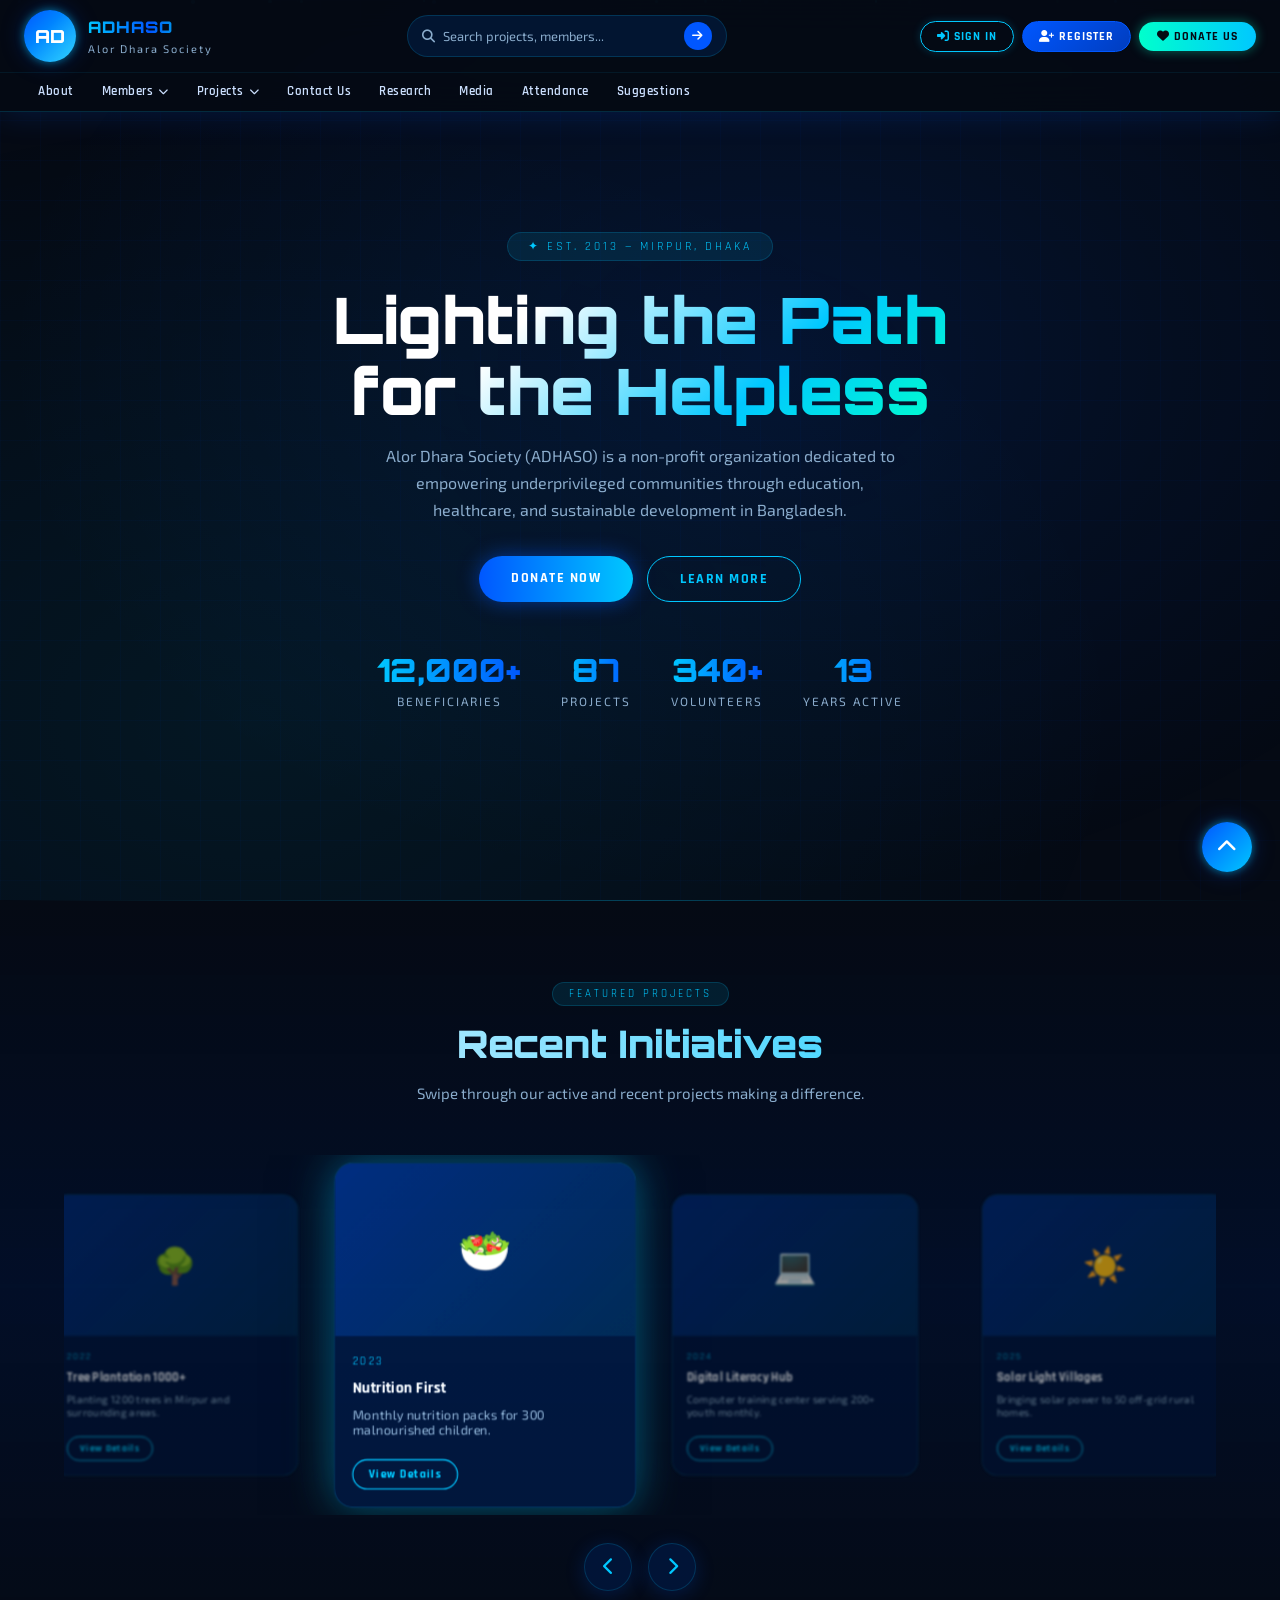
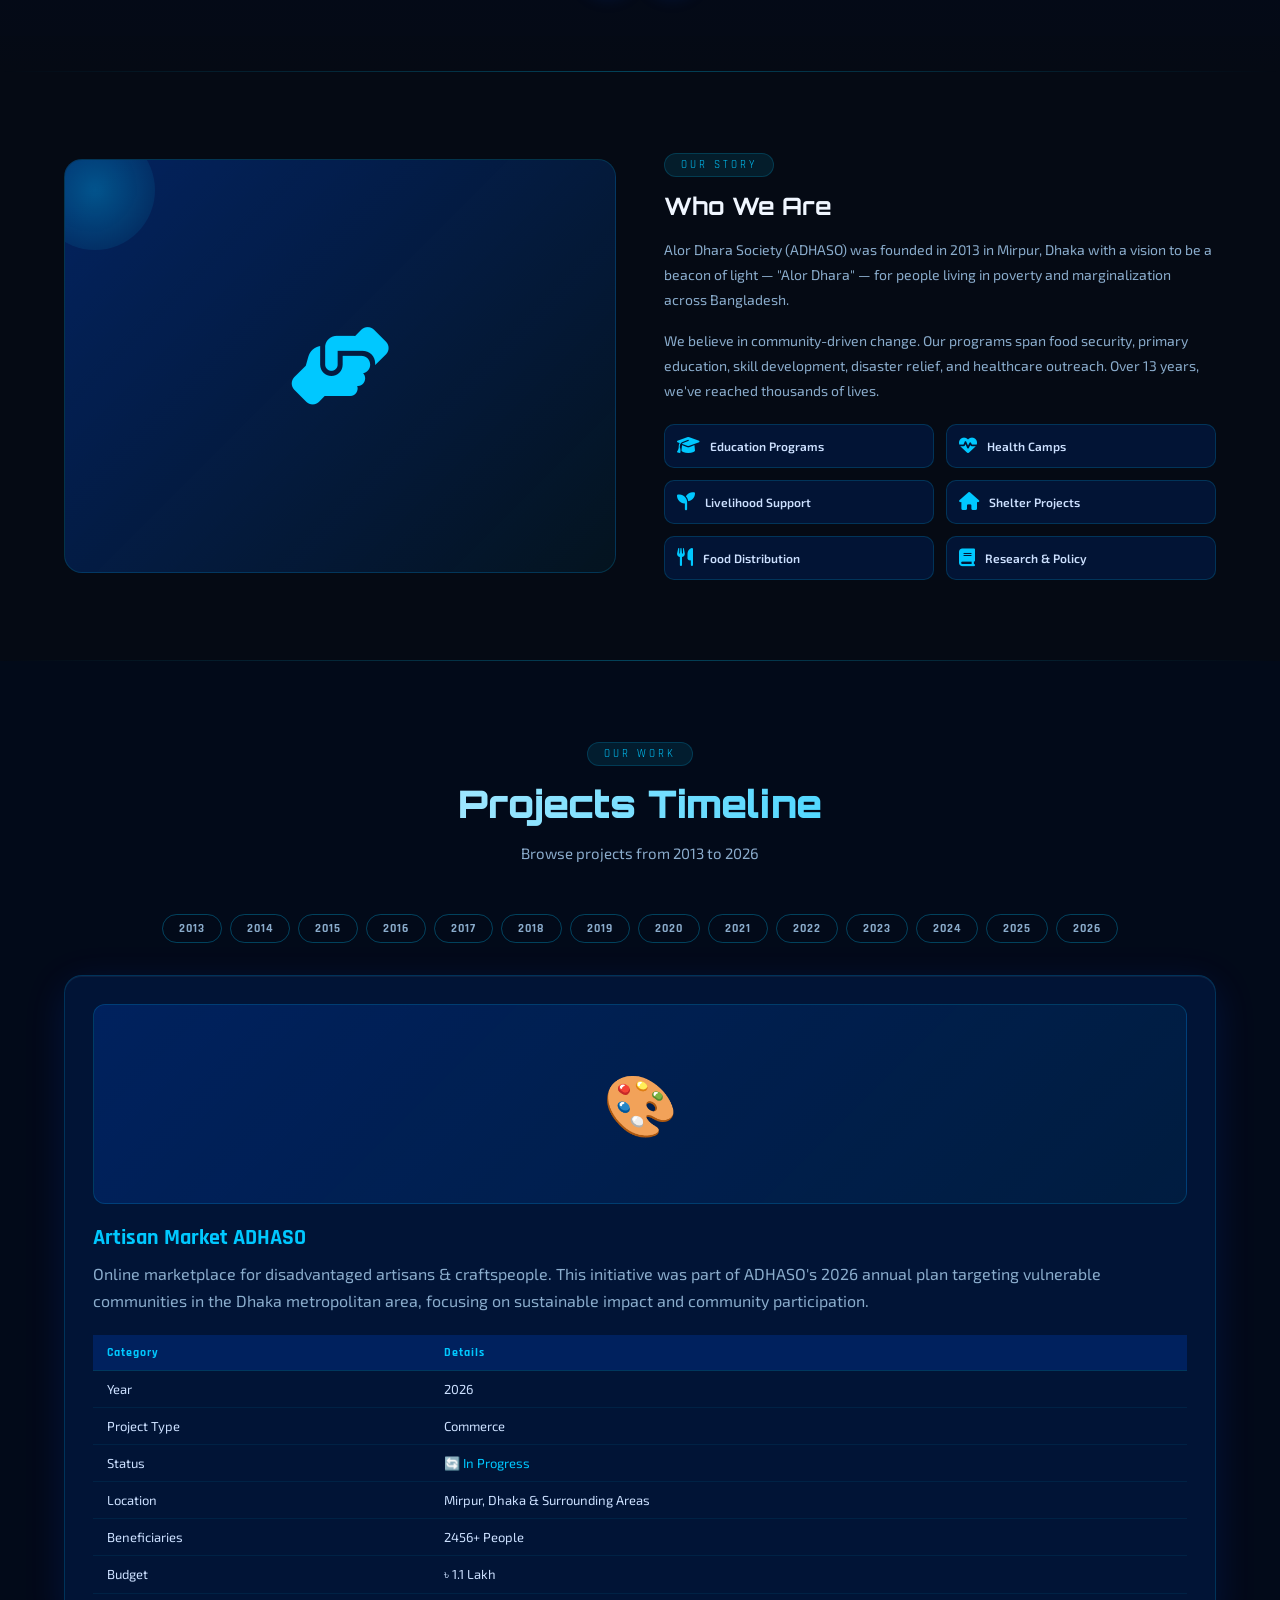
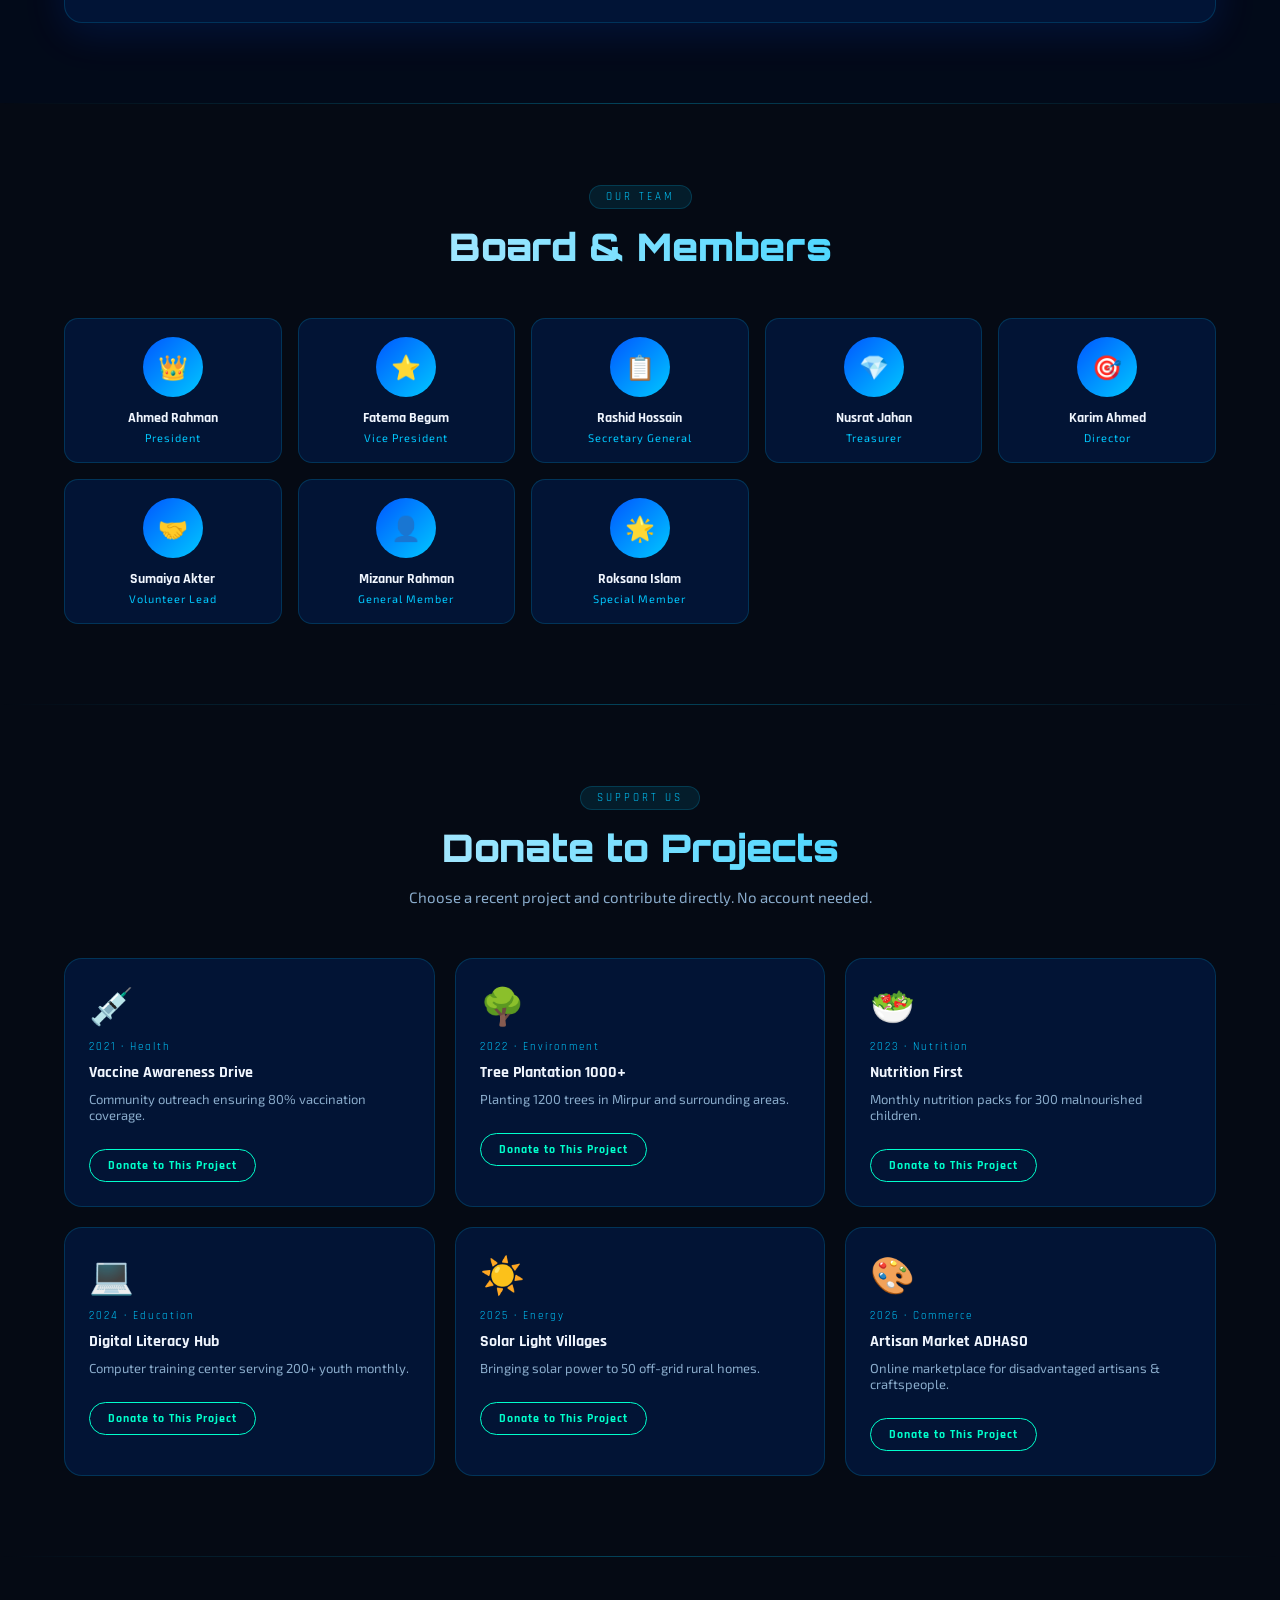
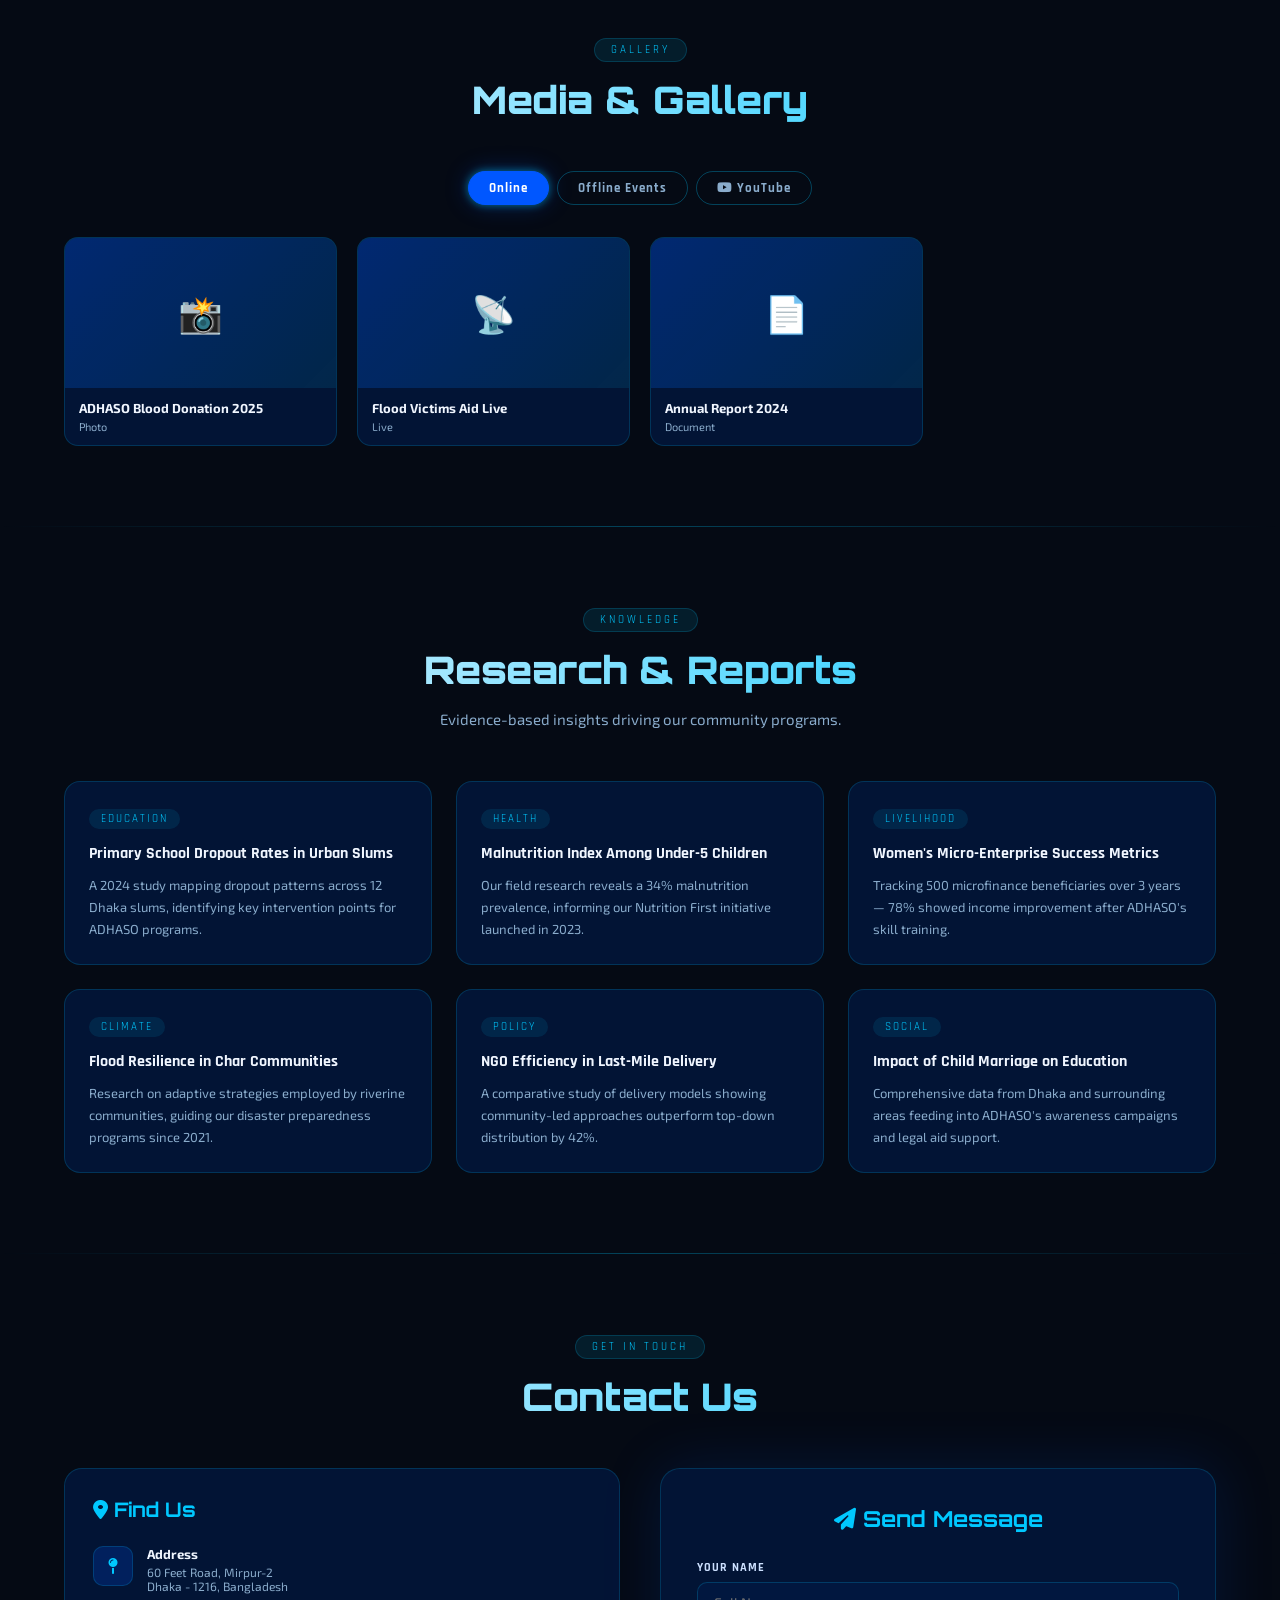
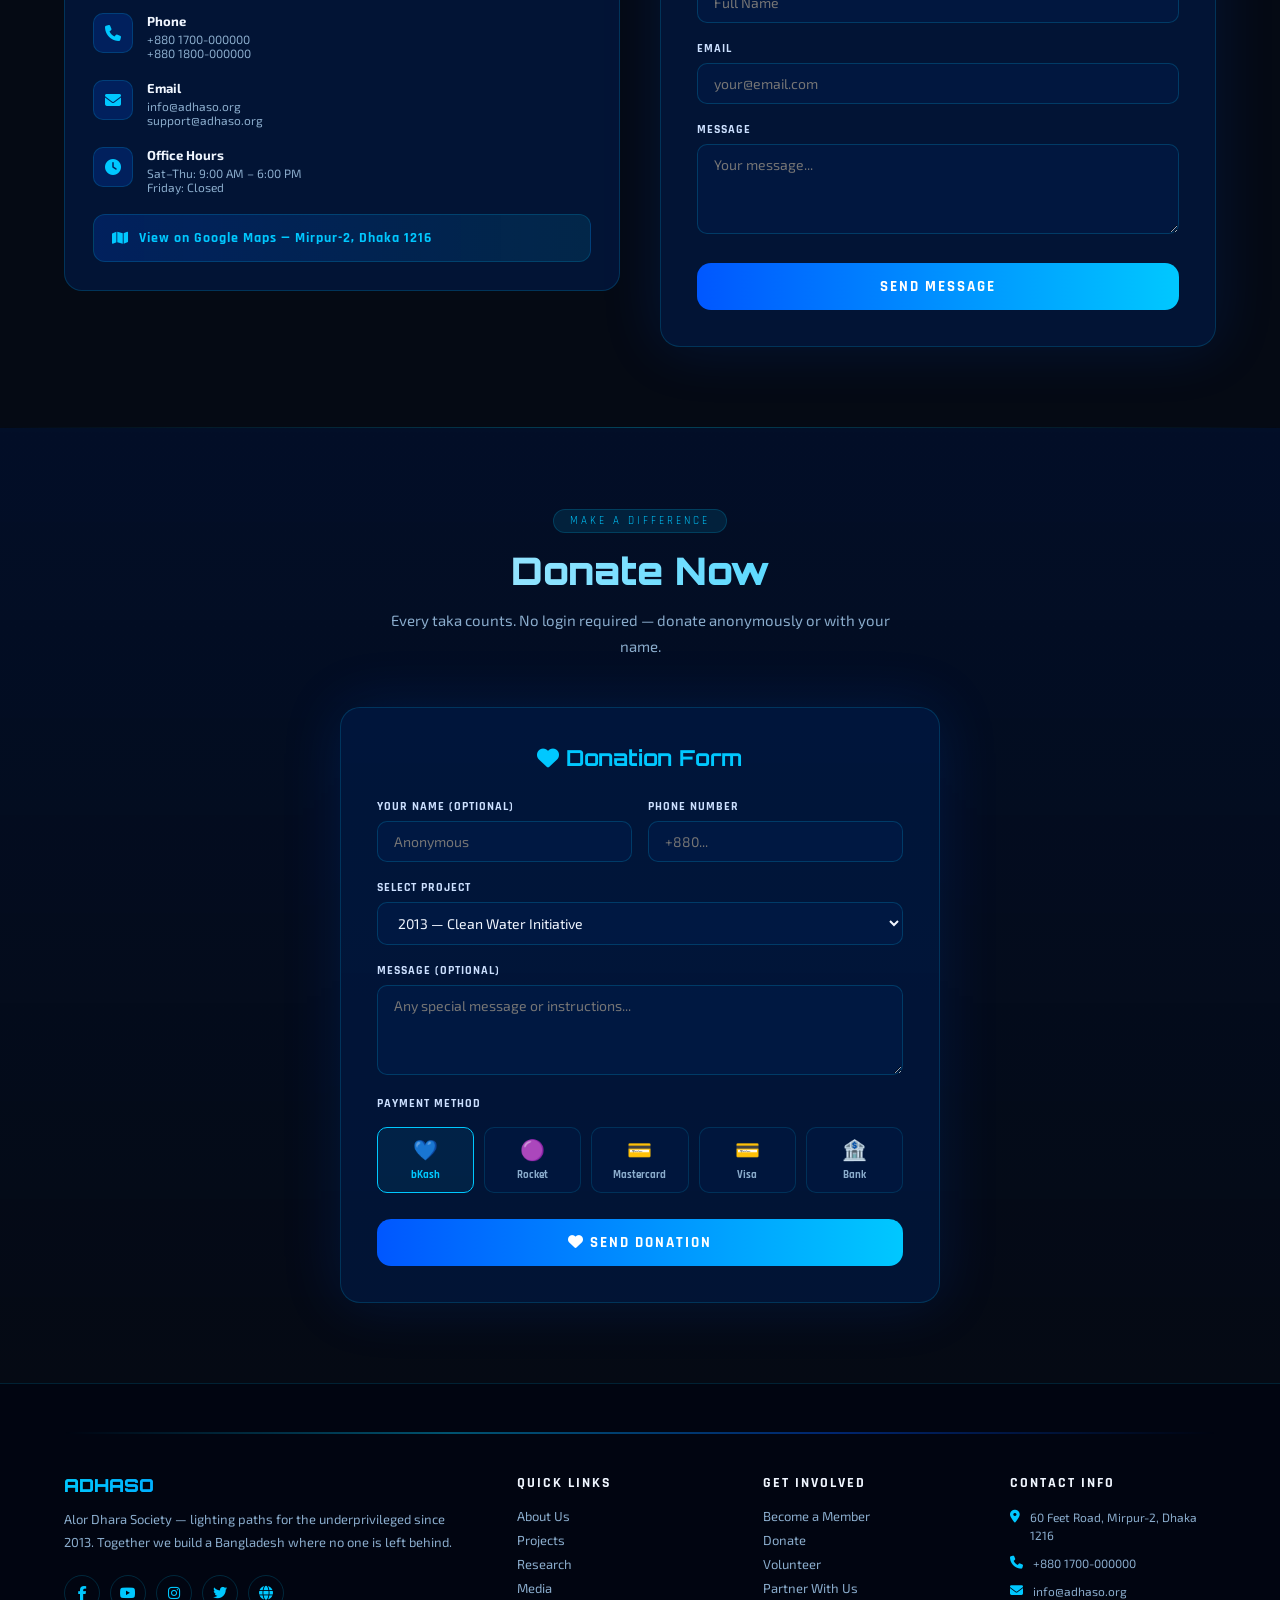
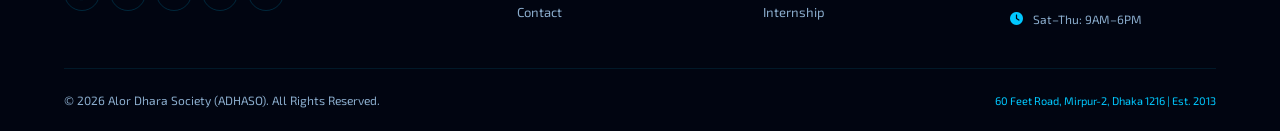
==== index.html @ 3639da1d "Add files via upload" ====
<!DOCTYPE html>
<html lang="en">
<head>
<meta charset="UTF-8">
<meta name="viewport" content="width=device-width, initial-scale=1.0">
<title>Alor Dhara Society (ADHASO)</title>
<link href="https://fonts.googleapis.com/css2?family=Rajdhani:wght@400;600;700&family=Exo+2:wght@300;400;600;700;900&family=Orbitron:wght@400;700;900&display=swap" rel="stylesheet">
<link rel="stylesheet" href="https://cdnjs.cloudflare.com/ajax/libs/font-awesome/6.5.0/css/all.min.css">
<style>
:root {
  --black: #050a14;
  --dark: #0a1628;
  --darker: #060d1a;
  --blue: #0057ff;
  --blue-dark: #003dbf;
  --blue-mid: #0043cc;
  --neon: #00c8ff;
  --neon2: #00ffcc;
  --neon3: #4dffb4;
  --white: #f0f6ff;
  --white2: #cce0ff;
  --gray: #8aaccc;
  --glow: 0 0 8px #00c8ff88, 0 0 24px #0057ff44;
  --glow2: 0 0 12px #00ffcc66, 0 0 32px #00c8ff33;
  --card-bg: rgba(0,30,80,0.55);
  --border: 1px solid rgba(0,200,255,0.18);
}
*{margin:0;padding:0;box-sizing:border-box;}
html{scroll-behavior:smooth;}
body{
  background:var(--black);
  color:var(--white);
  font-family:'Exo 2',sans-serif;
  overflow-x:hidden;
  min-height:100vh;
}

/* ===== SCROLLBAR ===== */
::-webkit-scrollbar{width:6px;}
::-webkit-scrollbar-track{background:var(--darker);}
::-webkit-scrollbar-thumb{background:var(--blue);border-radius:3px;}

/* ===== BACKGROUND GRID ===== */
body::before{
  content:'';position:fixed;inset:0;
  background:
    linear-gradient(rgba(0,87,255,0.03) 1px,transparent 1px),
    linear-gradient(90deg,rgba(0,87,255,0.03) 1px,transparent 1px);
  background-size:40px 40px;
  pointer-events:none;z-index:0;
}

/* ===== HEADER / NAVBAR ===== */
header{
  position:fixed;top:0;left:0;right:0;z-index:1000;
  background:rgba(5,10,20,0.92);
  backdrop-filter:blur(18px);
  border-bottom:1px solid rgba(0,200,255,0.18);
  box-shadow:0 2px 30px rgba(0,87,255,0.18);
}
.header-top{
  display:flex;align-items:center;justify-content:space-between;
  padding:10px 24px;gap:12px;flex-wrap:wrap;
}
.logo{
  display:flex;align-items:center;gap:12px;text-decoration:none;
}
.logo-icon{
  width:52px;height:52px;border-radius:50%;
  background:linear-gradient(135deg,var(--blue),var(--neon));
  display:flex;align-items:center;justify-content:center;
  font-family:'Orbitron',sans-serif;font-weight:900;font-size:18px;
  color:#fff;box-shadow:var(--glow);
  position:relative;overflow:hidden;
}
.logo-icon::after{
  content:'';position:absolute;inset:-1px;
  background:linear-gradient(135deg,transparent 40%,rgba(255,255,255,0.2));
  border-radius:50%;
}
.logo-text h1{
  font-family:'Orbitron',sans-serif;font-size:16px;font-weight:900;
  background:linear-gradient(90deg,var(--neon),var(--blue),var(--neon2));
  -webkit-background-clip:text;-webkit-text-fill-color:transparent;
  letter-spacing:1px;
}
.logo-text span{font-size:11px;color:var(--gray);letter-spacing:2px;}

/* SEARCH BAR */
.search-bar{
  display:flex;align-items:center;
  background:rgba(0,50,120,0.3);
  border:var(--border);border-radius:24px;
  padding:6px 14px;gap:8px;flex:1;max-width:320px;
}
.search-bar input{
  background:transparent;border:none;outline:none;
  color:var(--white);font-family:'Exo 2',sans-serif;font-size:13px;width:100%;
}
.search-bar input::placeholder{color:var(--gray);}
.search-btn{
  background:var(--blue);border:none;border-radius:50%;
  width:28px;height:28px;cursor:pointer;
  display:flex;align-items:center;justify-content:center;
  color:#fff;font-size:12px;transition:.2s;flex-shrink:0;
}
.search-btn:hover{background:var(--neon);color:var(--black);}

/* TOP RIGHT BUTTONS */
.top-btns{display:flex;align-items:center;gap:8px;flex-wrap:wrap;}
.btn-neon{
  padding:7px 16px;border-radius:20px;font-size:12px;font-weight:700;
  font-family:'Rajdhani',sans-serif;letter-spacing:1px;cursor:pointer;
  border:1.5px solid var(--neon);color:var(--neon);background:transparent;
  transition:.3s;text-transform:uppercase;text-decoration:none;
  box-shadow:0 0 8px rgba(0,200,255,0.2);
}
.btn-neon:hover{background:var(--neon);color:var(--black);box-shadow:var(--glow);}
.btn-solid{
  padding:7px 16px;border-radius:20px;font-size:12px;font-weight:700;
  font-family:'Rajdhani',sans-serif;letter-spacing:1px;cursor:pointer;
  border:1.5px solid var(--blue);color:#fff;
  background:linear-gradient(135deg,var(--blue),var(--blue-dark));
  transition:.3s;text-transform:uppercase;text-decoration:none;
}
.btn-solid:hover{transform:translateY(-2px);box-shadow:var(--glow);}
.btn-donate{
  padding:7px 18px;border-radius:20px;font-size:12px;font-weight:800;
  font-family:'Rajdhani',sans-serif;letter-spacing:1px;cursor:pointer;
  border:none;color:var(--black);
  background:linear-gradient(90deg,var(--neon2),var(--neon));
  transition:.3s;text-transform:uppercase;
  box-shadow:0 0 12px rgba(0,255,204,0.4);
}
.btn-donate:hover{transform:translateY(-2px);box-shadow:var(--glow2);}

/* NAV */
nav{
  display:flex;align-items:center;gap:0;
  padding:0 24px;border-top:1px solid rgba(0,200,255,0.08);
  overflow-x:auto;
}
.nav-item{position:relative;}
.nav-link{
  display:flex;align-items:center;gap:5px;padding:10px 14px;
  color:var(--white2);font-size:13px;font-weight:600;
  font-family:'Rajdhani',sans-serif;letter-spacing:.5px;
  text-decoration:none;cursor:pointer;transition:.2s;white-space:nowrap;
  border-bottom:2px solid transparent;
  background:none;border-top:none;border-left:none;border-right:none;
}
.nav-link:hover,.nav-link.active{color:var(--neon);border-bottom-color:var(--neon);}
.nav-link i{font-size:10px;}

/* DROPDOWN */
.dropdown{
  position:absolute;top:100%;left:0;min-width:200px;
  background:rgba(5,15,40,0.97);
  border:var(--border);border-radius:10px;
  box-shadow:0 8px 32px rgba(0,87,255,0.3);
  opacity:0;pointer-events:none;transform:translateY(-8px);
  transition:.2s;z-index:999;
}
.nav-item:hover>.dropdown{opacity:1;pointer-events:all;transform:translateY(0);}
.dropdown a,.dropdown .sub-trigger{
  display:flex;align-items:center;justify-content:space-between;
  padding:9px 16px;color:var(--white2);font-size:13px;
  font-family:'Rajdhani',sans-serif;font-weight:600;
  text-decoration:none;transition:.15s;cursor:pointer;white-space:nowrap;
}
.dropdown a:hover,.dropdown .sub-trigger:hover{background:rgba(0,87,255,0.2);color:var(--neon);}
.dropdown a:first-child,.dropdown .sub-trigger:first-child{border-radius:10px 10px 0 0;}
.dropdown a:last-child{border-radius:0 0 10px 10px;}
.sub-dropdown{
  position:absolute;left:100%;top:0;min-width:200px;
  background:rgba(5,15,40,0.97);border:var(--border);border-radius:10px;
  box-shadow:0 8px 32px rgba(0,87,255,0.3);
  opacity:0;pointer-events:none;transform:translateX(-8px);transition:.2s;
}
.sub-item:hover>.sub-dropdown{opacity:1;pointer-events:all;transform:translateX(0);}
.sub-item{position:relative;}

/* ===== HERO ===== */
.hero{
  min-height:100vh;display:flex;align-items:center;justify-content:center;
  position:relative;overflow:hidden;padding-top:120px;
  background:radial-gradient(ellipse at 60% 40%,rgba(0,87,255,0.12) 0%,transparent 70%),
             radial-gradient(ellipse at 20% 80%,rgba(0,200,255,0.07) 0%,transparent 60%);
}
.hero-particles{position:absolute;inset:0;pointer-events:none;}
.particle{
  position:absolute;border-radius:50%;
  background:var(--neon);animation:float linear infinite;opacity:.5;
}
@keyframes float{
  0%{transform:translateY(100vh) scale(0);opacity:0;}
  10%{opacity:.5;}
  90%{opacity:.3;}
  100%{transform:translateY(-10vh) scale(1);opacity:0;}
}
.hero-content{text-align:center;position:relative;z-index:1;max-width:800px;padding:0 20px;}
.hero-badge{
  display:inline-block;padding:6px 20px;border-radius:20px;
  background:rgba(0,200,255,0.1);border:var(--border);
  color:var(--neon);font-size:12px;letter-spacing:3px;
  text-transform:uppercase;margin-bottom:24px;font-family:'Rajdhani',sans-serif;
}
.hero h2{
  font-family:'Orbitron',sans-serif;font-size:clamp(28px,6vw,64px);
  font-weight:900;line-height:1.1;margin-bottom:16px;
  background:linear-gradient(135deg,#fff 30%,var(--neon) 70%,var(--neon2));
  -webkit-background-clip:text;-webkit-text-fill-color:transparent;
  text-shadow:none;
}
.hero p{color:var(--gray);font-size:16px;max-width:520px;margin:0 auto 32px;line-height:1.7;}
.hero-btns{display:flex;gap:14px;justify-content:center;flex-wrap:wrap;}
.btn-hero{
  padding:13px 32px;border-radius:30px;font-size:14px;font-weight:800;
  font-family:'Rajdhani',sans-serif;letter-spacing:1.5px;cursor:pointer;
  text-transform:uppercase;transition:.3s;text-decoration:none;border:none;
}
.btn-hero-primary{
  background:linear-gradient(90deg,var(--blue),var(--neon));
  color:#fff;box-shadow:0 0 20px rgba(0,87,255,0.5);
}
.btn-hero-primary:hover{transform:translateY(-3px);box-shadow:0 0 30px rgba(0,200,255,0.7);}
.btn-hero-secondary{
  background:transparent;color:var(--neon);
  border:1.5px solid var(--neon);
}
.btn-hero-secondary:hover{background:rgba(0,200,255,0.1);transform:translateY(-3px);}

/* HERO STATS */
.hero-stats{
  display:flex;gap:40px;justify-content:center;margin-top:48px;flex-wrap:wrap;
}
.stat{text-align:center;}
.stat-num{
  font-family:'Orbitron',sans-serif;font-size:32px;font-weight:900;
  background:linear-gradient(90deg,var(--neon),var(--blue));
  -webkit-background-clip:text;-webkit-text-fill-color:transparent;
}
.stat-label{font-size:12px;color:var(--gray);letter-spacing:2px;text-transform:uppercase;margin-top:4px;}

/* ===== SECTION STYLES ===== */
section{padding:80px 0;position:relative;}
.container{max-width:1200px;margin:0 auto;padding:0 24px;}
.section-header{text-align:center;margin-bottom:48px;}
.section-tag{
  display:inline-block;padding:4px 16px;border-radius:12px;
  background:rgba(0,200,255,0.1);border:var(--border);
  color:var(--neon);font-size:11px;letter-spacing:3px;
  text-transform:uppercase;margin-bottom:14px;font-family:'Rajdhani',sans-serif;
}
.section-title{
  font-family:'Orbitron',sans-serif;font-size:clamp(22px,4vw,38px);
  font-weight:900;
  background:linear-gradient(90deg,var(--white),var(--neon));
  -webkit-background-clip:text;-webkit-text-fill-color:transparent;
  margin-bottom:14px;
}
.section-sub{color:var(--gray);font-size:15px;max-width:540px;margin:0 auto;line-height:1.7;}

/* ===== 3D SWIPER ===== */
.swiper-section{background:linear-gradient(180deg,var(--black) 0%,rgba(0,20,60,0.5) 50%,var(--black) 100%);}
.swiper-wrapper-3d{
  perspective:1000px;display:flex;align-items:center;justify-content:center;
  gap:0;height:360px;position:relative;overflow:hidden;
}
.swiper-track{
  display:flex;align-items:center;gap:30px;
  transition:transform .5s cubic-bezier(.4,0,.2,1);
}
.project-card-3d{
  width:280px;height:320px;border-radius:18px;flex-shrink:0;
  background:var(--card-bg);border:var(--border);
  display:flex;flex-direction:column;overflow:hidden;
  transition:transform .5s,box-shadow .5s,filter .5s;
  cursor:pointer;position:relative;
}
.project-card-3d.active{
  transform:scale(1.08) translateZ(40px);
  box-shadow:0 0 40px rgba(0,200,255,0.4),0 20px 60px rgba(0,0,0,.5);
  filter:brightness(1.1);
}
.project-card-3d:not(.active){
  transform:scale(.88) translateZ(-20px);
  filter:brightness(0.65) blur(1px);
}
.card-img{width:100%;height:160px;object-fit:cover;background:linear-gradient(135deg,#003,#00c8ff22);}
.card-img-placeholder{
  width:100%;height:160px;
  background:linear-gradient(135deg,rgba(0,87,255,0.3),rgba(0,200,255,0.1));
  display:flex;align-items:center;justify-content:center;
  font-size:40px;color:var(--neon);
}
.card-body{padding:16px;flex:1;display:flex;flex-direction:column;gap:8px;}
.card-year{font-size:11px;color:var(--neon);font-family:'Rajdhani',sans-serif;letter-spacing:2px;}
.card-title{font-size:15px;font-weight:700;color:var(--white);font-family:'Rajdhani',sans-serif;}
.card-desc{font-size:12px;color:var(--gray);flex:1;}
.card-btn{
  padding:6px 14px;border-radius:14px;font-size:11px;font-weight:700;
  font-family:'Rajdhani',sans-serif;letter-spacing:1px;cursor:pointer;
  border:1px solid var(--neon);color:var(--neon);background:transparent;
  transition:.2s;align-self:flex-start;
}
.card-btn:hover{background:var(--neon);color:var(--black);}

/* 3D SWIPER BUTTONS */
.swiper-controls{display:flex;justify-content:center;gap:16px;margin-top:28px;}
.swiper-btn-3d{
  width:48px;height:48px;border-radius:50%;
  background:var(--card-bg);border:var(--border);
  color:var(--neon);cursor:pointer;font-size:18px;
  display:flex;align-items:center;justify-content:center;
  transition:.3s;box-shadow:0 4px 20px rgba(0,87,255,0.2);
  transform-style:preserve-3d;
}
.swiper-btn-3d:hover{
  background:var(--blue);border-color:var(--neon);
  transform:translateY(-4px) rotateX(15deg);
  box-shadow:0 8px 24px rgba(0,87,255,0.5),0 0 16px rgba(0,200,255,0.3);
}
.swiper-btn-3d:active{transform:translateY(2px) rotateX(-5deg);}

/* ===== ABOUT SECTION ===== */
.about-grid{display:grid;grid-template-columns:1fr 1fr;gap:48px;align-items:center;}
.about-img-wrap{position:relative;}
.about-img-main{
  width:100%;border-radius:18px;aspect-ratio:4/3;
  background:linear-gradient(135deg,rgba(0,87,255,0.2),rgba(0,200,255,0.05));
  border:var(--border);overflow:hidden;
  display:flex;align-items:center;justify-content:center;
  font-size:80px;color:var(--neon);position:relative;
}
.about-img-main::before{
  content:'';position:absolute;inset:0;
  background:linear-gradient(135deg,rgba(0,87,255,0.15),transparent);
}
.about-glow-dot{
  position:absolute;width:120px;height:120px;border-radius:50%;
  background:radial-gradient(circle,rgba(0,200,255,0.3),transparent);
}
.about-text h3{font-family:'Orbitron',sans-serif;font-size:24px;color:var(--white);margin-bottom:16px;}
.about-text p{color:var(--gray);line-height:1.8;margin-bottom:16px;font-size:14px;}
.about-features{display:grid;grid-template-columns:1fr 1fr;gap:12px;margin-top:20px;}
.feature-item{
  background:var(--card-bg);border:var(--border);border-radius:10px;
  padding:12px;display:flex;align-items:center;gap:10px;
}
.feature-icon{color:var(--neon);font-size:18px;}
.feature-text{font-size:12px;color:var(--white2);font-weight:600;}

/* ===== PROJECT TABLES ===== */
.projects-section{background:rgba(0,10,30,0.5);}
.year-filter{
  display:flex;flex-wrap:wrap;gap:8px;justify-content:center;margin-bottom:32px;
}
.year-btn{
  padding:6px 16px;border-radius:16px;font-size:12px;font-weight:700;
  font-family:'Rajdhani',sans-serif;letter-spacing:1px;cursor:pointer;
  border:1px solid rgba(0,200,255,0.3);color:var(--gray);background:transparent;
  transition:.2s;
}
.year-btn:hover,.year-btn.active{
  border-color:var(--neon);color:var(--neon);background:rgba(0,200,255,0.08);
}
.project-detail{
  background:var(--card-bg);border:var(--border);border-radius:18px;
  padding:28px;margin-top:24px;
  transform-style:preserve-3d;
  box-shadow:0 10px 40px rgba(0,87,255,0.15),inset 0 1px 0 rgba(255,255,255,0.05);
  transition:.3s;
}
.project-detail:hover{
  transform:translateY(-6px) rotateX(2deg);
  box-shadow:0 20px 60px rgba(0,87,255,0.25),0 0 30px rgba(0,200,255,0.1);
}
.project-detail-img{
  width:100%;height:200px;border-radius:12px;object-fit:cover;
  background:linear-gradient(135deg,rgba(0,87,255,0.2),rgba(0,200,255,0.05));
  display:flex;align-items:center;justify-content:center;font-size:60px;
  margin-bottom:20px;border:var(--border);
}
.project-table{width:100%;border-collapse:collapse;margin-top:16px;}
.project-table th{
  background:rgba(0,87,255,0.2);color:var(--neon);font-family:'Rajdhani',sans-serif;
  font-size:12px;letter-spacing:1px;padding:10px 14px;text-align:left;
  border-bottom:1px solid rgba(0,200,255,0.2);
}
.project-table td{
  padding:10px 14px;font-size:13px;color:var(--white2);
  border-bottom:1px solid rgba(0,200,255,0.08);
}
.project-table tr:hover td{background:rgba(0,87,255,0.08);}

/* ===== MEDIA SECTION ===== */
.media-tabs{display:flex;gap:8px;justify-content:center;margin-bottom:32px;flex-wrap:wrap;}
.media-tab{
  padding:8px 20px;border-radius:20px;font-size:13px;font-weight:700;
  font-family:'Rajdhani',sans-serif;letter-spacing:1px;cursor:pointer;
  border:1px solid rgba(0,200,255,0.3);color:var(--gray);background:transparent;
  transition:.2s;
}
.media-tab.active{background:var(--blue);border-color:var(--blue);color:#fff;box-shadow:var(--glow);}
.media-grid{display:grid;grid-template-columns:repeat(auto-fill,minmax(240px,1fr));gap:20px;}
.media-card{
  background:var(--card-bg);border:var(--border);border-radius:14px;overflow:hidden;
  transition:.3s;cursor:pointer;
}
.media-card:hover{transform:translateY(-5px);box-shadow:0 12px 36px rgba(0,87,255,0.3);}
.media-thumb{
  width:100%;height:150px;
  background:linear-gradient(135deg,rgba(0,87,255,0.3),rgba(0,200,255,0.1));
  display:flex;align-items:center;justify-content:center;font-size:36px;color:var(--neon);
  position:relative;
}
.media-play{
  position:absolute;inset:0;background:rgba(0,0,0,0.3);
  display:flex;align-items:center;justify-content:center;opacity:0;transition:.2s;
}
.media-card:hover .media-play{opacity:1;}
.media-play i{font-size:40px;color:#fff;}
.media-info{padding:12px 14px;}
.media-info h4{font-size:13px;font-weight:700;color:var(--white);margin-bottom:4px;}
.media-info p{font-size:11px;color:var(--gray);}

/* ===== CONTACT SECTION ===== */
.contact-grid{display:grid;grid-template-columns:1fr 1fr;gap:40px;align-items:start;}
.contact-info-card{
  background:var(--card-bg);border:var(--border);border-radius:18px;
  padding:28px;
}
.contact-info-card h3{
  font-family:'Orbitron',sans-serif;font-size:20px;color:var(--neon);
  margin-bottom:24px;
}
.contact-item{display:flex;align-items:flex-start;gap:14px;margin-bottom:20px;}
.contact-icon{
  width:40px;height:40px;border-radius:10px;
  background:rgba(0,87,255,0.2);border:var(--border);
  display:flex;align-items:center;justify-content:center;
  color:var(--neon);font-size:16px;flex-shrink:0;
}
.contact-detail h4{font-size:13px;font-weight:700;color:var(--white);margin-bottom:3px;}
.contact-detail p{font-size:12px;color:var(--gray);}
.map-btn{
  display:flex;align-items:center;gap:10px;
  width:100%;padding:14px 18px;border-radius:12px;
  background:linear-gradient(90deg,rgba(0,87,255,0.2),rgba(0,200,255,0.1));
  border:var(--border);color:var(--neon);font-size:14px;font-weight:700;
  font-family:'Rajdhani',sans-serif;letter-spacing:1px;cursor:pointer;
  transition:.3s;margin-top:16px;text-decoration:none;
}
.map-btn:hover{transform:translateY(-2px);box-shadow:var(--glow);}

/* ===== SUGGESTION/DONATE ===== */
.donate-section{
  background:linear-gradient(180deg,rgba(0,20,60,0.5) 0%,var(--black) 100%);
}
.donate-form-wrap{
  background:var(--card-bg);border:var(--border);border-radius:20px;
  padding:36px;max-width:600px;margin:0 auto;
  box-shadow:0 0 60px rgba(0,87,255,0.15);
}
.donate-form-wrap h3{
  font-family:'Orbitron',sans-serif;font-size:22px;color:var(--neon);
  text-align:center;margin-bottom:28px;
}
.form-group{margin-bottom:18px;}
.form-label{
  display:block;font-size:12px;font-weight:700;color:var(--white2);
  font-family:'Rajdhani',sans-serif;letter-spacing:1px;margin-bottom:7px;
  text-transform:uppercase;
}
.form-input,.form-select,.form-textarea{
  width:100%;padding:11px 16px;border-radius:10px;
  background:rgba(0,30,80,0.4);border:1px solid rgba(0,200,255,0.2);
  color:var(--white);font-family:'Exo 2',sans-serif;font-size:14px;
  outline:none;transition:.2s;
}
.form-input:focus,.form-select:focus,.form-textarea:focus{
  border-color:var(--neon);box-shadow:0 0 12px rgba(0,200,255,0.2);
}
.form-select option{background:var(--darker);}
.form-textarea{height:90px;resize:vertical;}
.payment-methods{display:grid;grid-template-columns:repeat(5,1fr);gap:10px;margin:16px 0;}
.payment-btn{
  padding:10px 6px;border-radius:10px;text-align:center;
  background:rgba(0,30,80,0.3);border:1.5px solid rgba(0,200,255,0.15);
  cursor:pointer;transition:.3s;font-size:11px;font-weight:700;
  font-family:'Rajdhani',sans-serif;color:var(--gray);
}
.payment-btn.active,.payment-btn:hover{
  border-color:var(--neon);color:var(--neon);background:rgba(0,200,255,0.08);
}
.payment-btn .pay-icon{font-size:20px;margin-bottom:4px;display:block;}
.btn-submit{
  width:100%;padding:14px;border-radius:14px;
  background:linear-gradient(90deg,var(--blue),var(--neon));
  border:none;color:#fff;font-size:15px;font-weight:800;
  font-family:'Rajdhani',sans-serif;letter-spacing:2px;cursor:pointer;
  transition:.3s;text-transform:uppercase;margin-top:8px;
}
.btn-submit:hover{transform:translateY(-2px);box-shadow:0 8px 24px rgba(0,200,255,0.4);}

/* ===== REGISTRATION MODAL ===== */
.modal-overlay{
  position:fixed;inset:0;background:rgba(0,0,0,0.85);
  backdrop-filter:blur(8px);z-index:2000;
  display:flex;align-items:flex-start;justify-content:center;
  padding:20px;overflow-y:auto;opacity:0;pointer-events:none;transition:.3s;
}
.modal-overlay.open{opacity:1;pointer-events:all;}
.modal-box{
  background:var(--darker);border:var(--border);border-radius:20px;
  padding:36px;max-width:700px;width:100%;margin:auto;
  box-shadow:0 0 80px rgba(0,87,255,0.3);
  transform:translateY(30px);transition:.3s;
}
.modal-overlay.open .modal-box{transform:translateY(0);}
.modal-header{display:flex;align-items:center;justify-content:space-between;margin-bottom:28px;}
.modal-title{
  font-family:'Orbitron',sans-serif;font-size:20px;
  background:linear-gradient(90deg,var(--neon),var(--blue));
  -webkit-background-clip:text;-webkit-text-fill-color:transparent;
}
.modal-close{
  width:32px;height:32px;border-radius:50%;background:rgba(255,255,255,0.1);
  border:none;color:var(--white);cursor:pointer;font-size:16px;
  display:flex;align-items:center;justify-content:center;transition:.2s;
}
.modal-close:hover{background:rgba(255,0,0,0.3);}
.form-row{display:grid;grid-template-columns:1fr 1fr;gap:16px;}
.form-row-3{display:grid;grid-template-columns:1fr 1fr 1fr;gap:16px;}
.phone-row{display:flex;gap:8px;}
.country-select{
  flex-shrink:0;padding:11px 10px;border-radius:10px;
  background:rgba(0,30,80,0.4);border:1px solid rgba(0,200,255,0.2);
  color:var(--white);font-size:13px;outline:none;transition:.2s;
}
.country-select:focus{border-color:var(--neon);}
.spouse-section{display:none;}
.spouse-section.visible{display:block;}

/* ===== ATTENDANCE ===== */
.attendance-wrap{
  background:var(--card-bg);border:var(--border);border-radius:18px;padding:28px;
  max-width:600px;margin:0 auto;
}
.attendance-grid{display:grid;grid-template-columns:repeat(7,1fr);gap:6px;margin-top:20px;}
.att-day{
  aspect-ratio:1;border-radius:8px;
  display:flex;align-items:center;justify-content:center;
  font-size:11px;font-weight:700;font-family:'Rajdhani',sans-serif;
  cursor:pointer;border:1px solid rgba(0,200,255,0.15);
  background:rgba(0,30,80,0.3);color:var(--gray);transition:.2s;
}
.att-day.present{background:rgba(0,255,100,0.2);border-color:#0f4;color:#0f4;}
.att-day.absent{background:rgba(255,50,50,0.15);border-color:#f44;color:#f55;}
.att-day:hover{border-color:var(--neon);color:var(--neon);}

/* ===== RESEARCH SECTION ===== */
.research-cards{display:grid;grid-template-columns:repeat(auto-fill,minmax(280px,1fr));gap:24px;}
.research-card{
  background:var(--card-bg);border:var(--border);border-radius:16px;padding:24px;
  transition:.3s;transform-style:preserve-3d;
}
.research-card:hover{
  transform:translateY(-6px) rotateX(3deg);
  box-shadow:0 16px 48px rgba(0,87,255,0.25);
}
.research-tag{
  display:inline-block;padding:3px 12px;border-radius:10px;
  background:rgba(0,200,255,0.1);color:var(--neon);font-size:11px;
  font-family:'Rajdhani',sans-serif;letter-spacing:2px;margin-bottom:14px;
}
.research-card h4{font-size:16px;font-weight:700;color:var(--white);margin-bottom:10px;font-family:'Rajdhani',sans-serif;}
.research-card p{font-size:13px;color:var(--gray);line-height:1.7;}

/* ===== FOOTER ===== */
footer{
  background:rgba(2,6,18,0.98);border-top:1px solid rgba(0,200,255,0.15);
  padding:48px 0 24px;
}
.footer-grid{display:grid;grid-template-columns:2fr 1fr 1fr 1fr;gap:40px;margin-bottom:40px;}
.footer-logo-text{font-family:'Orbitron',sans-serif;font-size:18px;font-weight:900;
  background:linear-gradient(90deg,var(--neon),var(--blue));-webkit-background-clip:text;-webkit-text-fill-color:transparent;
  margin-bottom:12px;}
.footer-desc{color:var(--gray);font-size:13px;line-height:1.8;margin-bottom:20px;}
.footer-socials{display:flex;gap:10px;}
.social-btn{
  width:36px;height:36px;border-radius:50%;border:var(--border);
  display:flex;align-items:center;justify-content:center;
  color:var(--neon);font-size:14px;transition:.3s;text-decoration:none;
}
.social-btn:hover{background:var(--blue);border-color:var(--blue);box-shadow:var(--glow);}
.footer-col h4{
  font-family:'Rajdhani',sans-serif;font-size:14px;font-weight:700;
  color:var(--white);letter-spacing:2px;text-transform:uppercase;margin-bottom:16px;
}
.footer-col a{display:block;color:var(--gray);font-size:13px;text-decoration:none;margin-bottom:8px;transition:.2s;}
.footer-col a:hover{color:var(--neon);}
.footer-contact-info{display:flex;flex-direction:column;gap:10px;}
.footer-ci{display:flex;align-items:flex-start;gap:10px;}
.footer-ci-icon{color:var(--neon);font-size:13px;margin-top:2px;flex-shrink:0;}
.footer-ci-text{font-size:12px;color:var(--gray);line-height:1.5;}
.footer-bottom{
  border-top:1px solid rgba(0,200,255,0.1);padding-top:24px;
  display:flex;justify-content:space-between;align-items:center;flex-wrap:wrap;gap:12px;
}
.footer-bottom p{font-size:12px;color:var(--gray);}
.footer-neon-line{
  height:2px;background:linear-gradient(90deg,transparent,var(--neon),var(--blue),transparent);
  margin-bottom:40px;opacity:.4;
}

/* ===== GLOW DIVIDER ===== */
.glow-divider{
  height:1px;background:linear-gradient(90deg,transparent,var(--neon),transparent);
  margin:0;opacity:.3;
}

/* ===== FLOATING UP BUTTON ===== */
.float-up{
  position:fixed;bottom:28px;right:28px;z-index:900;
  width:50px;height:50px;border-radius:50%;
  background:linear-gradient(135deg,var(--blue),var(--neon));
  border:none;color:#fff;font-size:20px;cursor:pointer;
  box-shadow:var(--glow);transition:.3s;
  display:flex;align-items:center;justify-content:center;
  transform-style:preserve-3d;
}
.float-up:hover{transform:translateY(-4px) rotateX(20deg);box-shadow:var(--glow2);}
.float-up:active{transform:translateY(2px) rotateX(-10deg);}

/* ===== SEARCH RESULTS ===== */
.search-results-panel{
  position:absolute;top:100%;left:0;right:0;
  background:rgba(5,12,35,0.97);border:var(--border);
  border-radius:0 0 12px 12px;max-height:300px;overflow-y:auto;
  display:none;z-index:100;
}
.search-results-panel.open{display:block;}
.search-result-item{
  padding:10px 16px;cursor:pointer;border-bottom:1px solid rgba(0,200,255,0.07);
  font-size:13px;color:var(--white2);transition:.15s;
}
.search-result-item:hover{background:rgba(0,87,255,0.15);color:var(--neon);}

/* ===== LOGIN MODAL ===== */
.login-tabs{display:flex;gap:0;margin-bottom:28px;border-radius:12px;overflow:hidden;border:var(--border);}
.login-tab{
  flex:1;padding:11px;text-align:center;cursor:pointer;
  font-family:'Rajdhani',sans-serif;font-size:13px;font-weight:700;
  letter-spacing:1px;text-transform:uppercase;color:var(--gray);
  background:rgba(0,30,80,0.3);transition:.2s;
}
.login-tab.active{background:var(--blue);color:#fff;}

/* ===== RESPONSIVE ===== */
@media(max-width:900px){
  .about-grid,.contact-grid{grid-template-columns:1fr;}
  .footer-grid{grid-template-columns:1fr 1fr;}
  .form-row,.form-row-3{grid-template-columns:1fr;}
  .payment-methods{grid-template-columns:repeat(3,1fr);}
}
@media(max-width:600px){
  .header-top{padding:8px 12px;}
  .logo-text h1{font-size:13px;}
  .top-btns .btn-neon,.top-btns .btn-solid{padding:6px 10px;font-size:11px;}
  .search-bar{max-width:160px;}
  .footer-grid{grid-template-columns:1fr;}
  .payment-methods{grid-template-columns:repeat(2,1fr);}
  .attendance-grid{grid-template-columns:repeat(5,1fr);}
  nav{padding:0 8px;}
  .nav-link{padding:8px 10px;font-size:12px;}
}

/* NEON ANIMATIONS */
@keyframes neon-pulse{
  0%,100%{text-shadow:0 0 8px var(--neon),0 0 16px var(--neon);}
  50%{text-shadow:0 0 4px var(--neon);}
}
@keyframes border-glow{
  0%,100%{box-shadow:0 0 8px rgba(0,200,255,0.4);}
  50%{box-shadow:0 0 20px rgba(0,200,255,0.8);}
}
.neon-text{animation:neon-pulse 2.5s ease-in-out infinite;}

/* Members table */
.members-grid{display:grid;grid-template-columns:repeat(auto-fill,minmax(200px,1fr));gap:16px;}
.member-card{
  background:var(--card-bg);border:var(--border);border-radius:14px;padding:18px;
  text-align:center;transition:.3s;
}
.member-card:hover{transform:translateY(-4px);box-shadow:0 8px 28px rgba(0,87,255,0.25);}
.member-avatar{
  width:60px;height:60px;border-radius:50%;background:linear-gradient(135deg,var(--blue),var(--neon));
  display:flex;align-items:center;justify-content:center;margin:0 auto 12px;
  font-size:24px;color:#fff;
}
.member-name{font-size:14px;font-weight:700;color:var(--white);margin-bottom:4px;font-family:'Rajdhani',sans-serif;}
.member-role{font-size:11px;color:var(--neon);letter-spacing:1px;}

/* Suggestion Section */
.suggestion-card{
  background:var(--card-bg);border:var(--border);border-radius:18px;padding:24px;
  transition:.3s;
}
.suggestion-card:hover{transform:translateY(-4px);box-shadow:0 12px 36px rgba(0,87,255,0.2);}
.suggestion-grid{display:grid;grid-template-columns:repeat(auto-fill,minmax(280px,1fr));gap:20px;}
.donate-quick-btn{
  padding:8px 18px;border-radius:20px;font-size:12px;font-weight:700;
  font-family:'Rajdhani',sans-serif;letter-spacing:1px;cursor:pointer;
  border:1px solid var(--neon2);color:var(--neon2);background:transparent;
  transition:.2s;margin-top:12px;
}
.donate-quick-btn:hover{background:var(--neon2);color:var(--black);}

/* toast */
.toast{
  position:fixed;bottom:90px;right:28px;z-index:3000;
  padding:12px 22px;border-radius:12px;font-size:13px;font-weight:700;
  font-family:'Rajdhani',sans-serif;letter-spacing:1px;
  background:linear-gradient(90deg,var(--blue),var(--neon));color:#fff;
  box-shadow:0 4px 20px rgba(0,87,255,0.4);
  transform:translateX(200px);transition:.4s;pointer-events:none;
}
.toast.show{transform:translateX(0);}
</style>
</head>
<body>

<!-- ===== HEADER ===== -->
<header>
  <div class="header-top">
    <a href="#" class="logo">
      <div class="logo-icon">AD</div>
      <div class="logo-text">
        <h1>ADHASO</h1>
        <span>Alor Dhara Society</span>
      </div>
    </a>
    <div class="search-bar" style="position:relative;">
      <i class="fas fa-search" style="color:var(--gray);font-size:13px;flex-shrink:0;"></i>
      <input type="text" id="searchInput" placeholder="Search projects, members..." autocomplete="off">
      <button class="search-btn" id="searchBtn" onclick="doSearch()"><i class="fas fa-arrow-right"></i></button>
      <div class="search-results-panel" id="searchPanel"></div>
    </div>
    <div class="top-btns">
      <button class="btn-neon" onclick="openModal('loginModal')"><i class="fas fa-sign-in-alt"></i> Sign In</button>
      <button class="btn-solid" onclick="openModal('regModal')"><i class="fas fa-user-plus"></i> Register</button>
      <button class="btn-donate" onclick="openModal('donateModal')"><i class="fas fa-heart"></i> Donate Us</button>
    </div>
  </div>
  <nav>
    <div class="nav-item">
      <button class="nav-link" onclick="scrollTo('about')">About</button>
    </div>
    <div class="nav-item">
      <button class="nav-link">Members <i class="fas fa-chevron-down"></i></button>
      <div class="dropdown">
        <a href="#">Board of Trustees</a>
        <div class="sub-item">
          <div class="sub-trigger">Executives <i class="fas fa-chevron-right"></i></div>
          <div class="sub-dropdown">
            <a href="#">Executives</a>
            <a href="#">Sub-Executives</a>
          </div>
        </div>
        <div class="sub-item">
          <div class="sub-trigger">Volunteers <i class="fas fa-chevron-right"></i></div>
          <div class="sub-dropdown">
            <a href="#">General Volunteers</a>
            <a href="#">Supportive Volunteers</a>
          </div>
        </div>
        <div class="sub-item">
          <div class="sub-trigger">Members <i class="fas fa-chevron-right"></i></div>
          <div class="sub-dropdown">
            <a href="#">Special Members</a>
            <a href="#">General Members</a>
            <a href="#">Supportive Members</a>
          </div>
        </div>
        <a href="#">Probashi Members</a>
        <div class="sub-item">
          <div class="sub-trigger">Star Members <i class="fas fa-chevron-right"></i></div>
          <div class="sub-dropdown">
            <a href="#"><i class="fas fa-gem" style="color:#e5e4e2;"></i> Platinum Member</a>
            <a href="#"><i class="fas fa-circle" style="color:#ffd700;"></i> Gold Member</a>
            <a href="#"><i class="fas fa-circle" style="color:#c0c0c0;"></i> Silver Member</a>
            <a href="#"><i class="fas fa-circle" style="color:#cd7f32;"></i> Bronze Member</a>
          </div>
        </div>
      </div>
    </div>
    <div class="nav-item">
      <button class="nav-link">Projects <i class="fas fa-chevron-down"></i></button>
      <div class="dropdown" style="min-width:160px;">
        <div style="max-height:280px;overflow-y:auto;" id="yearDropdown"></div>
      </div>
    </div>
    <div class="nav-item">
      <button class="nav-link" onclick="scrollTo('contact')">Contact Us</button>
    </div>
    <div class="nav-item">
      <button class="nav-link" onclick="scrollTo('research')">Research</button>
    </div>
    <div class="nav-item">
      <button class="nav-link" onclick="scrollTo('media')">Media</button>
    </div>
    <div class="nav-item">
      <button class="nav-link" onclick="openModal('attendanceModal')">Attendance</button>
    </div>
    <div class="nav-item">
      <button class="nav-link" onclick="scrollTo('suggest')">Suggestions</button>
    </div>
  </nav>
</header>

<!-- ===== HERO ===== -->
<section class="hero" id="home">
  <div class="hero-particles" id="particles"></div>
  <div class="hero-content">
    <div class="hero-badge">✦ Est. 2013 — Mirpur, Dhaka</div>
    <h2>Lighting the Path<br>for the Helpless</h2>
    <p>Alor Dhara Society (ADHASO) is a non-profit organization dedicated to empowering underprivileged communities through education, healthcare, and sustainable development in Bangladesh.</p>
    <div class="hero-btns">
      <a href="#" class="btn-hero btn-hero-primary" onclick="openModal('donateModal')">Donate Now</a>
      <a href="#" class="btn-hero btn-hero-secondary" onclick="scrollTo('about')">Learn More</a>
    </div>
    <div class="hero-stats">
      <div class="stat"><div class="stat-num" id="cnt1">0</div><div class="stat-label">Beneficiaries</div></div>
      <div class="stat"><div class="stat-num" id="cnt2">0</div><div class="stat-label">Projects</div></div>
      <div class="stat"><div class="stat-num" id="cnt3">0</div><div class="stat-label">Volunteers</div></div>
      <div class="stat"><div class="stat-num" id="cnt4">0</div><div class="stat-label">Years Active</div></div>
    </div>
  </div>
</section>

<div class="glow-divider"></div>

<!-- ===== 3D SWIPER - RECENT PROJECTS ===== -->
<section class="swiper-section" id="projects">
  <div class="container">
    <div class="section-header">
      <div class="section-tag">Featured Projects</div>
      <h2 class="section-title">Recent Initiatives</h2>
      <p class="section-sub">Swipe through our active and recent projects making a difference.</p>
    </div>
    <div class="swiper-wrapper-3d">
      <div class="swiper-track" id="swiperTrack"></div>
    </div>
    <div class="swiper-controls">
      <button class="swiper-btn-3d" onclick="swipe(-1)"><i class="fas fa-chevron-left"></i></button>
      <button class="swiper-btn-3d" onclick="swipe(1)"><i class="fas fa-chevron-right"></i></button>
    </div>
  </div>
</section>

<div class="glow-divider"></div>

<!-- ===== ABOUT ===== -->
<section id="about">
  <div class="container">
    <div class="about-grid">
      <div class="about-img-wrap">
        <div class="about-img-main">
          <div class="about-glow-dot" style="top:-30px;left:-30px;"></div>
          <i class="fas fa-hands-helping" style="position:relative;z-index:1;"></i>
        </div>
      </div>
      <div class="about-text">
        <div class="section-tag">Our Story</div>
        <h3>Who We Are</h3>
        <p>Alor Dhara Society (ADHASO) was founded in 2013 in Mirpur, Dhaka with a vision to be a beacon of light — "Alor Dhara" — for people living in poverty and marginalization across Bangladesh.</p>
        <p>We believe in community-driven change. Our programs span food security, primary education, skill development, disaster relief, and healthcare outreach. Over 13 years, we've reached thousands of lives.</p>
        <div class="about-features">
          <div class="feature-item"><i class="fas fa-graduation-cap feature-icon"></i><div class="feature-text">Education Programs</div></div>
          <div class="feature-item"><i class="fas fa-heartbeat feature-icon"></i><div class="feature-text">Health Camps</div></div>
          <div class="feature-item"><i class="fas fa-seedling feature-icon"></i><div class="feature-text">Livelihood Support</div></div>
          <div class="feature-item"><i class="fas fa-home feature-icon"></i><div class="feature-text">Shelter Projects</div></div>
          <div class="feature-item"><i class="fas fa-utensils feature-icon"></i><div class="feature-text">Food Distribution</div></div>
          <div class="feature-item"><i class="fas fa-book feature-icon"></i><div class="feature-text">Research & Policy</div></div>
        </div>
      </div>
    </div>
  </div>
</section>

<div class="glow-divider"></div>

<!-- ===== PROJECTS BY YEAR ===== -->
<section class="projects-section" id="all-projects">
  <div class="container">
    <div class="section-header">
      <div class="section-tag">Our Work</div>
      <h2 class="section-title">Projects Timeline</h2>
      <p class="section-sub">Browse projects from 2013 to 2026</p>
    </div>
    <div class="year-filter" id="yearFilter"></div>
    <div id="projectDisplay"></div>
  </div>
</section>

<div class="glow-divider"></div>

<!-- ===== MEMBERS ===== -->
<section id="members">
  <div class="container">
    <div class="section-header">
      <div class="section-tag">Our Team</div>
      <h2 class="section-title">Board & Members</h2>
    </div>
    <div class="members-grid" id="membersGrid"></div>
  </div>
</section>

<div class="glow-divider"></div>

<!-- ===== SUGGESTION / DONATE PROJECTS ===== -->
<section id="suggest">
  <div class="container">
    <div class="section-header">
      <div class="section-tag">Support Us</div>
      <h2 class="section-title">Donate to Projects</h2>
      <p class="section-sub">Choose a recent project and contribute directly. No account needed.</p>
    </div>
    <div class="suggestion-grid" id="suggestionGrid"></div>
  </div>
</section>

<div class="glow-divider"></div>

<!-- ===== MEDIA ===== -->
<section id="media">
  <div class="container">
    <div class="section-header">
      <div class="section-tag">Gallery</div>
      <h2 class="section-title">Media & Gallery</h2>
    </div>
    <div class="media-tabs">
      <button class="media-tab active" onclick="switchMedia('online')">Online</button>
      <button class="media-tab" onclick="switchMedia('offline')">Offline Events</button>
      <button class="media-tab" onclick="switchMedia('youtube')"><i class="fab fa-youtube"></i> YouTube</button>
    </div>
    <div class="media-grid" id="mediaGrid"></div>
  </div>
</section>

<div class="glow-divider"></div>

<!-- ===== RESEARCH ===== -->
<section id="research">
  <div class="container">
    <div class="section-header">
      <div class="section-tag">Knowledge</div>
      <h2 class="section-title">Research & Reports</h2>
      <p class="section-sub">Evidence-based insights driving our community programs.</p>
    </div>
    <div class="research-cards">
      <div class="research-card">
        <div class="research-tag">EDUCATION</div>
        <h4>Primary School Dropout Rates in Urban Slums</h4>
        <p>A 2024 study mapping dropout patterns across 12 Dhaka slums, identifying key intervention points for ADHASO programs.</p>
      </div>
      <div class="research-card">
        <div class="research-tag">HEALTH</div>
        <h4>Malnutrition Index Among Under-5 Children</h4>
        <p>Our field research reveals a 34% malnutrition prevalence, informing our Nutrition First initiative launched in 2023.</p>
      </div>
      <div class="research-card">
        <div class="research-tag">LIVELIHOOD</div>
        <h4>Women's Micro-Enterprise Success Metrics</h4>
        <p>Tracking 500 microfinance beneficiaries over 3 years — 78% showed income improvement after ADHASO's skill training.</p>
      </div>
      <div class="research-card">
        <div class="research-tag">CLIMATE</div>
        <h4>Flood Resilience in Char Communities</h4>
        <p>Research on adaptive strategies employed by riverine communities, guiding our disaster preparedness programs since 2021.</p>
      </div>
      <div class="research-card">
        <div class="research-tag">POLICY</div>
        <h4>NGO Efficiency in Last-Mile Delivery</h4>
        <p>A comparative study of delivery models showing community-led approaches outperform top-down distribution by 42%.</p>
      </div>
      <div class="research-card">
        <div class="research-tag">SOCIAL</div>
        <h4>Impact of Child Marriage on Education</h4>
        <p>Comprehensive data from Dhaka and surrounding areas feeding into ADHASO's awareness campaigns and legal aid support.</p>
      </div>
    </div>
  </div>
</section>

<div class="glow-divider"></div>

<!-- ===== CONTACT ===== -->
<section id="contact">
  <div class="container">
    <div class="section-header">
      <div class="section-tag">Get in Touch</div>
      <h2 class="section-title">Contact Us</h2>
    </div>
    <div class="contact-grid">
      <div class="contact-info-card">
        <h3><i class="fas fa-map-marker-alt"></i> Find Us</h3>
        <div class="contact-item">
          <div class="contact-icon"><i class="fas fa-map-pin"></i></div>
          <div class="contact-detail"><h4>Address</h4><p>60 Feet Road, Mirpur-2<br>Dhaka - 1216, Bangladesh</p></div>
        </div>
        <div class="contact-item">
          <div class="contact-icon"><i class="fas fa-phone"></i></div>
          <div class="contact-detail"><h4>Phone</h4><p>+880 1700-000000<br>+880 1800-000000</p></div>
        </div>
        <div class="contact-item">
          <div class="contact-icon"><i class="fas fa-envelope"></i></div>
          <div class="contact-detail"><h4>Email</h4><p>info@adhaso.org<br>support@adhaso.org</p></div>
        </div>
        <div class="contact-item">
          <div class="contact-icon"><i class="fas fa-clock"></i></div>
          <div class="contact-detail"><h4>Office Hours</h4><p>Sat–Thu: 9:00 AM – 6:00 PM<br>Friday: Closed</p></div>
        </div>
        <a href="https://maps.google.com/?q=60+Feet+Road,Mirpur+2,Dhaka+1216" target="_blank" class="map-btn">
          <i class="fas fa-map"></i> View on Google Maps — Mirpur-2, Dhaka 1216
        </a>
      </div>
      <div>
        <div class="donate-form-wrap" style="margin:0;">
          <h3><i class="fas fa-paper-plane"></i> Send Message</h3>
          <div class="form-group">
            <label class="form-label">Your Name</label>
            <input class="form-input" type="text" placeholder="Full Name">
          </div>
          <div class="form-group">
            <label class="form-label">Email</label>
            <input class="form-input" type="email" placeholder="your@email.com">
          </div>
          <div class="form-group">
            <label class="form-label">Message</label>
            <textarea class="form-textarea" placeholder="Your message..."></textarea>
          </div>
          <button class="btn-submit" onclick="showToast('Message sent! We will reply soon.')">Send Message</button>
        </div>
      </div>
    </div>
  </div>
</section>

<div class="glow-divider"></div>

<!-- ===== DONATE SECTION ===== -->
<section class="donate-section" id="donate">
  <div class="container">
    <div class="section-header">
      <div class="section-tag">Make a Difference</div>
      <h2 class="section-title">Donate Now</h2>
      <p class="section-sub">Every taka counts. No login required — donate anonymously or with your name.</p>
    </div>
    <div class="donate-form-wrap">
      <h3><i class="fas fa-heart"></i> Donation Form</h3>
      <div class="form-row">
        <div class="form-group">
          <label class="form-label">Your Name (Optional)</label>
          <input class="form-input" type="text" placeholder="Anonymous">
        </div>
        <div class="form-group">
          <label class="form-label">Phone Number</label>
          <input class="form-input" type="tel" placeholder="+880...">
        </div>
      </div>
      <div class="form-group">
        <label class="form-label">Select Project</label>
        <select class="form-select" id="donateProject"></select>
      </div>
      <div class="form-group">
        <label class="form-label">Message (Optional)</label>
        <textarea class="form-textarea" placeholder="Any special message or instructions..."></textarea>
      </div>
      <div class="form-group">
        <label class="form-label">Payment Method</label>
        <div class="payment-methods">
          <div class="payment-btn active" onclick="selectPay(this)"><span class="pay-icon">💙</span>bKash</div>
          <div class="payment-btn" onclick="selectPay(this)"><span class="pay-icon">🟣</span>Rocket</div>
          <div class="payment-btn" onclick="selectPay(this)"><span class="pay-icon">💳</span>Mastercard</div>
          <div class="payment-btn" onclick="selectPay(this)"><span class="pay-icon">💳</span>Visa</div>
          <div class="payment-btn" onclick="selectPay(this)"><span class="pay-icon">🏦</span>Bank</div>
        </div>
      </div>
      <button class="btn-submit" onclick="showToast('Donation submitted! Thank you for your support! 💙')">
        <i class="fas fa-heart"></i> Send Donation
      </button>
    </div>
  </div>
</section>

<!-- ===== FOOTER ===== -->
<footer>
  <div class="container">
    <div class="footer-neon-line"></div>
    <div class="footer-grid">
      <div>
        <div class="footer-logo-text">ADHASO</div>
        <p class="footer-desc">Alor Dhara Society — lighting paths for the underprivileged since 2013. Together we build a Bangladesh where no one is left behind.</p>
        <div class="footer-socials">
          <a href="#" class="social-btn"><i class="fab fa-facebook-f"></i></a>
          <a href="#" class="social-btn"><i class="fab fa-youtube"></i></a>
          <a href="#" class="social-btn"><i class="fab fa-instagram"></i></a>
          <a href="#" class="social-btn"><i class="fab fa-twitter"></i></a>
          <a href="#" class="social-btn"><i class="fas fa-globe"></i></a>
        </div>
      </div>
      <div class="footer-col">
        <h4>Quick Links</h4>
        <a href="#about">About Us</a>
        <a href="#all-projects">Projects</a>
        <a href="#research">Research</a>
        <a href="#media">Media</a>
        <a href="#contact">Contact</a>
      </div>
      <div class="footer-col">
        <h4>Get Involved</h4>
        <a href="#" onclick="openModal('regModal')">Become a Member</a>
        <a href="#suggest">Donate</a>
        <a href="#">Volunteer</a>
        <a href="#">Partner With Us</a>
        <a href="#">Internship</a>
      </div>
      <div class="footer-col">
        <h4>Contact Info</h4>
        <div class="footer-contact-info">
          <div class="footer-ci"><i class="fas fa-map-marker-alt footer-ci-icon"></i><div class="footer-ci-text">60 Feet Road, Mirpur-2, Dhaka 1216</div></div>
          <div class="footer-ci"><i class="fas fa-phone footer-ci-icon"></i><div class="footer-ci-text">+880 1700-000000</div></div>
          <div class="footer-ci"><i class="fas fa-envelope footer-ci-icon"></i><div class="footer-ci-text">info@adhaso.org</div></div>
          <div class="footer-ci"><i class="fas fa-clock footer-ci-icon"></i><div class="footer-ci-text">Sat–Thu: 9AM–6PM</div></div>
        </div>
      </div>
    </div>
    <div class="footer-bottom">
      <p>© 2026 Alor Dhara Society (ADHASO). All Rights Reserved.</p>
      <p style="color:var(--neon);font-size:11px;">60 Feet Road, Mirpur-2, Dhaka 1216 | Est. 2013</p>
    </div>
  </div>
</footer>

<!-- FLOATING BACK TO TOP -->
<button class="float-up" onclick="window.scrollTo({top:0,behavior:'smooth'})" title="Back to Top">
  <i class="fas fa-chevron-up"></i>
</button>

<div class="toast" id="toast"></div>

<!-- ===== REGISTRATION MODAL ===== -->
<div class="modal-overlay" id="regModal">
  <div class="modal-box">
    <div class="modal-header">
      <div class="modal-title"><i class="fas fa-user-plus"></i> Member Registration</div>
      <button class="modal-close" onclick="closeModal('regModal')">✕</button>
    </div>
    <div class="form-row">
      <div class="form-group"><label class="form-label">Full Name *</label><input class="form-input" type="text" placeholder="Your full name" id="reg_name"></div>
      <div class="form-group"><label class="form-label">Email *</label><input class="form-input" type="email" placeholder="your@email.com" id="reg_email"></div>
    </div>
    <div class="form-row">
      <div class="form-group">
        <label class="form-label">Phone 1 *</label>
        <div class="phone-row">
          <select class="country-select"><option value="+880">🇧🇩 +880</option><option value="+1">🇺🇸 +1</option><option value="+44">🇬🇧 +44</option><option value="+91">🇮🇳 +91</option><option value="+966">🇸🇦 +966</option><option value="+971">🇦🇪 +971</option><option value="+60">🇲🇾 +60</option><option value="+65">🇸🇬 +65</option></select>
          <input class="form-input" type="tel" placeholder="Phone number">
        </div>
      </div>
      <div class="form-group">
        <label class="form-label">Phone 2</label>
        <div class="phone-row">
          <select class="country-select"><option value="+880">🇧🇩 +880</option><option value="+1">🇺🇸 +1</option><option value="+44">🇬🇧 +44</option><option value="+91">🇮🇳 +91</option><option value="+966">🇸🇦 +966</option><option value="+971">🇦🇪 +971</option></select>
          <input class="form-input" type="tel" placeholder="Phone number">
        </div>
      </div>
    </div>
    <div class="form-row">
      <div class="form-group"><label class="form-label">Nationality</label><input class="form-input" type="text" placeholder="e.g. Bangladeshi"></div>
      <div class="form-group"><label class="form-label">Gender</label>
        <select class="form-select"><option value="">Select Gender</option><option>Male</option><option>Female</option><option>Other</option></select>
      </div>
    </div>
    <div class="form-row">
      <div class="form-group"><label class="form-label">Father's Name</label><input class="form-input" type="text" placeholder="Father's full name"></div>
      <div class="form-group"><label class="form-label">Mother's Name</label><input class="form-input" type="text" placeholder="Mother's full name"></div>
    </div>
    <div class="form-row">
      <div class="form-group"><label class="form-label">Marital Status</label>
        <select class="form-select" onchange="toggleSpouse(this)"><option value="no">Single</option><option value="yes">Married</option></select>
      </div>
      <div class="form-group spouse-section" id="spouseField"><label class="form-label">Spouse's Name</label><input class="form-input" type="text" placeholder="Spouse's full name"></div>
    </div>
    <div class="form-row-3">
      <div class="form-group"><label class="form-label">School Name</label><input class="form-input" type="text" placeholder="School"></div>
      <div class="form-group"><label class="form-label">College Name</label><input class="form-input" type="text" placeholder="College"></div>
      <div class="form-group"><label class="form-label">University Name</label><input class="form-input" type="text" placeholder="University"></div>
    </div>
    <div class="form-row">
      <div class="form-group"><label class="form-label">Occupation</label><input class="form-input" type="text" placeholder="Your occupation"></div>
      <div class="form-group"><label class="form-label">Member Type</label>
        <select class="form-select"><option>General Member</option><option>Special Member</option><option>Volunteer</option><option>Probashi Member</option></select>
      </div>
    </div>
    <button class="btn-submit" onclick="submitReg()"><i class="fas fa-check-circle"></i> Submit Registration</button>
  </div>
</div>

<!-- ===== LOGIN MODAL ===== -->
<div class="modal-overlay" id="loginModal">
  <div class="modal-box" style="max-width:440px;">
    <div class="modal-header">
      <div class="modal-title"><i class="fas fa-sign-in-alt"></i> Account Access</div>
      <button class="modal-close" onclick="closeModal('loginModal')">✕</button>
    </div>
    <div class="login-tabs">
      <div class="login-tab active" onclick="switchLoginTab('login',this)">Sign In</div>
      <div class="login-tab" onclick="switchLoginTab('signup',this)">Sign Up</div>
    </div>
    <div id="loginForm">
      <div class="form-group"><label class="form-label">Email / Phone</label><input class="form-input" type="text" placeholder="Email or phone number"></div>
      <div class="form-group"><label class="form-label">Password</label><input class="form-input" type="password" placeholder="••••••••"></div>
      <p style="text-align:right;font-size:12px;color:var(--neon);cursor:pointer;margin-bottom:16px;">Forgot password?</p>
      <button class="btn-submit" onclick="showToast('Signed in successfully! Welcome back.')">Sign In</button>
    </div>
    <div id="signupForm" style="display:none;">
      <div class="form-row">
        <div class="form-group"><label class="form-label">Full Name</label><input class="form-input" type="text" placeholder="Your name"></div>
        <div class="form-group"><label class="form-label">Email</label><input class="form-input" type="email" placeholder="Email"></div>
      </div>
      <div class="form-group"><label class="form-label">Password</label><input class="form-input" type="password" placeholder="Create password"></div>
      <div class="form-group"><label class="form-label">Confirm Password</label><input class="form-input" type="password" placeholder="Repeat password"></div>
      <button class="btn-submit" onclick="closeModal('loginModal');openModal('regModal')">Continue to Registration</button>
    </div>
  </div>
</div>

<!-- ===== DONATE MODAL ===== -->
<div class="modal-overlay" id="donateModal">
  <div class="modal-box" style="max-width:520px;">
    <div class="modal-header">
      <div class="modal-title"><i class="fas fa-heart"></i> Quick Donate</div>
      <button class="modal-close" onclick="closeModal('donateModal')">✕</button>
    </div>
    <div class="form-group"><label class="form-label">Your Name (Optional)</label><input class="form-input" type="text" placeholder="Anonymous"></div>
    <div class="form-group"><label class="form-label">Phone Number</label><input class="form-input" type="tel" placeholder="+880..."></div>
    <div class="form-group"><label class="form-label">Select Project</label><select class="form-select" id="modalDonateProject"></select></div>
    <div class="form-group"><label class="form-label">Amount (BDT)</label><input class="form-input" type="number" placeholder="Enter amount"></div>
    <div class="form-group"><label class="form-label">Payment Method</label>
      <div class="payment-methods">
        <div class="payment-btn active" onclick="selectPay(this)"><span class="pay-icon">💙</span>bKash</div>
        <div class="payment-btn" onclick="selectPay(this)"><span class="pay-icon">🟣</span>Rocket</div>
        <div class="payment-btn" onclick="selectPay(this)"><span class="pay-icon">💳</span>Mastercard</div>
        <div class="payment-btn" onclick="selectPay(this)"><span class="pay-icon">💳</span>Visa</div>
        <div class="payment-btn" onclick="selectPay(this)"><span class="pay-icon">🏦</span>Bank</div>
      </div>
    </div>
    <button class="btn-submit" onclick="showToast('Donation submitted! JazakAllahu Khairan! 💙');closeModal('donateModal')"><i class="fas fa-heart"></i> Send Donation</button>
  </div>
</div>

<!-- ===== ATTENDANCE MODAL ===== -->
<div class="modal-overlay" id="attendanceModal">
  <div class="modal-box" style="max-width:540px;">
    <div class="modal-header">
      <div class="modal-title"><i class="fas fa-clipboard-list"></i> Executive Attendance</div>
      <button class="modal-close" onclick="closeModal('attendanceModal')">✕</button>
    </div>
    <div class="form-row">
      <div class="form-group"><label class="form-label">Executive Name</label>
        <select class="form-select">
          <option>Select Executive...</option>
          <option>Ahmed Khan — President</option>
          <option>Fatema Begum — VP</option>
          <option>Rashid Hossain — Secretary</option>
          <option>Nusrat Jahan — Treasurer</option>
          <option>Karim Ahmed — Director</option>
        </select>
      </div>
      <div class="form-group"><label class="form-label">Month</label>
        <select class="form-select" id="attMonth"></select>
      </div>
    </div>
    <div class="attendance-wrap" style="padding:0;background:transparent;border:none;">
      <p style="font-size:12px;color:var(--gray);margin-bottom:12px;">Click dates to toggle attendance (🟢 Present / 🔴 Absent)</p>
      <div class="attendance-grid" id="attGrid"></div>
    </div>
    <div style="display:flex;gap:16px;margin-top:20px;align-items:center;">
      <span style="font-size:12px;color:var(--gray);">
        Present: <span id="presentCount" style="color:#0f4;font-weight:700;">0</span> |
        Absent: <span id="absentCount" style="color:#f55;font-weight:700;">0</span>
      </span>
      <button class="btn-submit" style="flex:1;margin:0;" onclick="showToast('Attendance saved successfully!')">Save Attendance</button>
    </div>
  </div>
</div>

<script>
// ===== DATA =====
const projects = [
  {year:2013,title:"Clean Water Initiative",desc:"Installing tube wells in 5 slum areas of Mirpur.",icon:"💧",type:"Infrastructure"},
  {year:2014,title:"Free School Program",desc:"Opening 3 non-formal schools for street children.",icon:"📚",type:"Education"},
  {year:2015,title:"Winter Blanket Drive",desc:"Distributing 2000+ blankets to homeless families.",icon:"🧣",type:"Relief"},
  {year:2016,title:"Women Skill Training",desc:"Sewing and handicraft training for 150 women.",icon:"🧵",type:"Livelihood"},
  {year:2017,title:"Health Camp Series",desc:"Free medical checkup for 3000+ underprivileged.",icon:"🏥",type:"Healthcare"},
  {year:2018,title:"Flood Relief Sylhet",desc:"Emergency food & shelter for 500 flood victims.",icon:"🌊",type:"Disaster Relief"},
  {year:2019,title:"School Bag Program",desc:"Providing school bags & stationery to 1000 kids.",icon:"🎒",type:"Education"},
  {year:2020,title:"COVID Relief Fund",desc:"Food packages & masks for 2000 families during lockdown.",icon:"😷",type:"Emergency"},
  {year:2021,title:"Vaccine Awareness Drive",desc:"Community outreach ensuring 80% vaccination coverage.",icon:"💉",type:"Health"},
  {year:2022,title:"Tree Plantation 1000+",desc:"Planting 1200 trees in Mirpur and surrounding areas.",icon:"🌳",type:"Environment"},
  {year:2023,title:"Nutrition First",desc:"Monthly nutrition packs for 300 malnourished children.",icon:"🥗",type:"Nutrition"},
  {year:2024,title:"Digital Literacy Hub",desc:"Computer training center serving 200+ youth monthly.",icon:"💻",type:"Education"},
  {year:2025,title:"Solar Light Villages",desc:"Bringing solar power to 50 off-grid rural homes.",icon:"☀️",type:"Energy"},
  {year:2026,title:"Artisan Market ADHASO",desc:"Online marketplace for disadvantaged artisans & craftspeople.",icon:"🎨",type:"Commerce"},
];

const members = [
  {name:"Ahmed Rahman",role:"President",icon:"👑"},
  {name:"Fatema Begum",role:"Vice President",icon:"⭐"},
  {name:"Rashid Hossain",role:"Secretary General",icon:"📋"},
  {name:"Nusrat Jahan",role:"Treasurer",icon:"💎"},
  {name:"Karim Ahmed",role:"Director",icon:"🎯"},
  {name:"Sumaiya Akter",role:"Volunteer Lead",icon:"🤝"},
  {name:"Mizanur Rahman",role:"General Member",icon:"👤"},
  {name:"Roksana Islam",role:"Special Member",icon:"🌟"},
];

// ===== INIT YEAR DROPDOWN =====
const yearDropdown = document.getElementById('yearDropdown');
for(let y=2026;y>=2013;y--){
  const a = document.createElement('a');
  a.href='#all-projects';
  a.textContent=y;
  a.onclick=()=>filterYear(y);
  yearDropdown.appendChild(a);
}

// ===== YEAR FILTER =====
const yearFilter = document.getElementById('yearFilter');
for(let y=2013;y<=2026;y++){
  const b=document.createElement('button');
  b.className='year-btn';b.textContent=y;
  b.onclick=()=>filterYear(y,b);
  yearFilter.appendChild(b);
}
let activeYear=2026;
function filterYear(y,btn){
  activeYear=y;
  document.querySelectorAll('.year-btn').forEach(b=>b.classList.remove('active'));
  if(btn)btn.classList.add('active');
  const p=projects.find(pr=>pr.year===y);
  const pd=document.getElementById('projectDisplay');
  if(!p){pd.innerHTML='<p style="color:var(--gray);text-align:center;padding:40px;">No projects recorded for this year.</p>';return;}
  pd.innerHTML=`
    <div class="project-detail">
      <div class="project-detail-img">${p.icon}</div>
      <h3 style="font-family:'Rajdhani',sans-serif;font-size:22px;color:var(--neon);margin-bottom:8px;">${p.title}</h3>
      <p style="color:var(--gray);margin-bottom:20px;line-height:1.7;">${p.desc} This initiative was part of ADHASO's ${y} annual plan targeting vulnerable communities in the Dhaka metropolitan area, focusing on sustainable impact and community participation.</p>
      <table class="project-table">
        <thead><tr><th>Category</th><th>Details</th></tr></thead>
        <tbody>
          <tr><td>Year</td><td>${y}</td></tr>
          <tr><td>Project Type</td><td>${p.type}</td></tr>
          <tr><td>Status</td><td style="color:${y<=2025?'#0f4':'var(--neon)'};">${y<=2025?'✔ Completed':'🔄 In Progress'}</td></tr>
          <tr><td>Location</td><td>Mirpur, Dhaka & Surrounding Areas</td></tr>
          <tr><td>Beneficiaries</td><td>${Math.floor(Math.random()*2000+500)+ '+ People'}</td></tr>
          <tr><td>Budget</td><td>৳ ${(Math.random()*5+1).toFixed(1)} Lakh</td></tr>
        </tbody>
      </table>
    </div>`;
}
// init
document.querySelectorAll('.year-btn').forEach(b=>{if(b.textContent=='2026'){b.classList.add('active');}});
filterYear(2026);

// ===== 3D SWIPER =====
let swiperIdx=0;
const track=document.getElementById('swiperTrack');
projects.slice(-6).forEach((p,i)=>{
  const card=document.createElement('div');
  card.className='project-card-3d'+(i===2?' active':'');
  card.innerHTML=`<div class="card-img-placeholder">${p.icon}</div>
    <div class="card-body">
      <div class="card-year">${p.year}</div>
      <div class="card-title">${p.title}</div>
      <div class="card-desc">${p.desc}</div>
      <button class="card-btn" onclick="filterYear(${p.year})">View Details</button>
    </div>`;
  track.appendChild(card);
});
function swipe(dir){
  const cards=track.querySelectorAll('.project-card-3d');
  cards.forEach(c=>c.classList.remove('active'));
  swiperIdx=(swiperIdx+dir+cards.length)%cards.length;
  cards[swiperIdx].classList.add('active');
  const offset=-(swiperIdx-2)*310;
  track.style.transform=`translateX(${offset}px)`;
}

// ===== MEMBERS =====
const mg=document.getElementById('membersGrid');
members.forEach(m=>{
  mg.innerHTML+=`<div class="member-card">
    <div class="member-avatar">${m.icon}</div>
    <div class="member-name">${m.name}</div>
    <div class="member-role">${m.role}</div>
  </div>`;
});

// ===== SUGGESTION GRID =====
const sg=document.getElementById('suggestionGrid');
projects.slice(-6).forEach(p=>{
  sg.innerHTML+=`<div class="suggestion-card">
    <div style="font-size:36px;margin-bottom:12px;">${p.icon}</div>
    <div style="font-size:11px;color:var(--neon);letter-spacing:2px;font-family:'Rajdhani',sans-serif;margin-bottom:8px;">${p.year} · ${p.type}</div>
    <h4 style="font-size:16px;font-weight:700;color:var(--white);margin-bottom:8px;font-family:'Rajdhani',sans-serif;">${p.title}</h4>
    <p style="font-size:13px;color:var(--gray);margin-bottom:14px;">${p.desc}</p>
    <button class="donate-quick-btn" onclick="quickDonate('${p.title}')">Donate to This Project</button>
  </div>`;
});
function quickDonate(title){
  document.getElementById('modalDonateProject').value=title;
  openModal('donateModal');
}

// ===== DONATE PROJECT SELECT =====
const dp=document.getElementById('donateProject');
const mdp=document.getElementById('modalDonateProject');
projects.forEach(p=>{
  dp.innerHTML+=`<option value="${p.title}">${p.year} — ${p.title}</option>`;
  mdp.innerHTML+=`<option value="${p.title}">${p.year} — ${p.title}</option>`;
});

// ===== MEDIA =====
const mediaData={
  online:[
    {title:"ADHASO Blood Donation 2025",type:"Photo",icon:"📸"},
    {title:"Flood Victims Aid Live",type:"Live",icon:"📡"},
    {title:"Annual Report 2024",type:"Document",icon:"📄"},
  ],
  offline:[
    {title:"Eid Distribution Event",type:"Event",icon:"🎉"},
    {title:"School Opening Ceremony",type:"Event",icon:"🎒"},
    {title:"Health Camp Mirpur",type:"Photo",icon:"🏥"},
  ],
  youtube:[
    {title:"ADHASO Documentary 2024",type:"YouTube",icon:"▶️"},
    {title:"Volunteer Stories",type:"YouTube",icon:"▶️"},
    {title:"Project Impact Report",type:"YouTube",icon:"▶️"},
  ]
};
function switchMedia(tab){
  document.querySelectorAll('.media-tab').forEach((t,i)=>{
    t.classList.toggle('active',['online','offline','youtube'][i]===tab);
  });
  const mg2=document.getElementById('mediaGrid');
  mg2.innerHTML='';
  mediaData[tab].forEach(m=>{
    mg2.innerHTML+=`<div class="media-card">
      <div class="media-thumb">${m.icon}
        <div class="media-play"><i class="fas fa-play-circle"></i></div>
      </div>
      <div class="media-info"><h4>${m.title}</h4><p>${m.type}</p></div>
    </div>`;
  });
}
switchMedia('online');

// ===== PAYMENT =====
function selectPay(el){
  el.closest('.payment-methods').querySelectorAll('.payment-btn').forEach(b=>b.classList.remove('active'));
  el.classList.add('active');
}

// ===== MODALS =====
function openModal(id){document.getElementById(id).classList.add('open');}
function closeModal(id){document.getElementById(id).classList.remove('open');}
document.querySelectorAll('.modal-overlay').forEach(m=>{
  m.addEventListener('click',e=>{if(e.target===m)m.classList.remove('open');});
});

// ===== LOGIN TABS =====
function switchLoginTab(tab,el){
  document.querySelectorAll('.login-tab').forEach(t=>t.classList.remove('active'));
  el.classList.add('active');
  document.getElementById('loginForm').style.display=tab==='login'?'block':'none';
  document.getElementById('signupForm').style.display=tab==='signup'?'block':'none';
}

// ===== SPOUSE TOGGLE =====
function toggleSpouse(sel){
  document.getElementById('spouseField').classList.toggle('visible',sel.value==='yes');
}

// ===== REGISTRATION =====
function submitReg(){
  const name=document.getElementById('reg_name').value;
  const email=document.getElementById('reg_email').value;
  if(!name||!email){showToast('Please fill required fields!');return;}
  showToast('Registration submitted! Welcome to ADHASO! 🎉');
  closeModal('regModal');
}

// ===== TOAST =====
function showToast(msg){
  const t=document.getElementById('toast');
  t.textContent=msg;t.classList.add('show');
  setTimeout(()=>t.classList.remove('show'),3500);
}

// ===== SEARCH =====
const searchData=[
  ...projects.map(p=>({text:`${p.year} — ${p.title}`,anchor:'#all-projects',year:p.year})),
  {text:'About ADHASO',anchor:'#about'},{text:'Contact Us',anchor:'#contact'},
  {text:'Research Papers',anchor:'#research'},{text:'Media Gallery',anchor:'#media'},
  {text:'Donate Now',anchor:'#donate'},{text:'Members',anchor:'#members'},
];
const si=document.getElementById('searchInput');
const sp=document.getElementById('searchPanel');
si.addEventListener('input',()=>{
  const q=si.value.toLowerCase().trim();
  if(!q){sp.classList.remove('open');return;}
  const res=searchData.filter(d=>d.text.toLowerCase().includes(q));
  if(!res.length){sp.innerHTML='<div class="search-result-item" style="color:var(--gray);">No results found</div>';sp.classList.add('open');return;}
  sp.innerHTML=res.slice(0,8).map(r=>`<div class="search-result-item" onclick="goSearch('${r.anchor}',${r.year||0})">${r.text}</div>`).join('');
  sp.classList.add('open');
});
document.addEventListener('click',e=>{if(!e.target.closest('.search-bar'))sp.classList.remove('open');});
function doSearch(){
  const q=si.value.toLowerCase().trim();
  const r=searchData.find(d=>d.text.toLowerCase().includes(q));
  if(r)goSearch(r.anchor,r.year||0);
  else showToast('No results for "'+si.value+'"');
  sp.classList.remove('open');
}
function goSearch(anchor,year){
  sp.classList.remove('open');
  if(year)filterYear(year);
  document.querySelector(anchor)?.scrollIntoView({behavior:'smooth'});
}
si.addEventListener('keydown',e=>{if(e.key==='Enter')doSearch();});

// ===== SCROLL NAV =====
function scrollTo(id){document.getElementById(id)?.scrollIntoView({behavior:'smooth'});}

// ===== PARTICLES =====
const pContainer=document.getElementById('particles');
for(let i=0;i<18;i++){
  const p=document.createElement('div');p.className='particle';
  const sz=Math.random()*3+1;
  Object.assign(p.style,{
    width:sz+'px',height:sz+'px',
    left:Math.random()*100+'%',
    animationDuration:(Math.random()*12+8)+'s',
    animationDelay:(Math.random()*8)+'s',
    opacity:Math.random()*0.5+0.1,
    background:Math.random()>.5?'var(--neon)':'var(--blue)',
  });
  pContainer.appendChild(p);
}

// ===== COUNTERS =====
function animateCount(el,target,suffix=''){
  let c=0;const step=Math.ceil(target/60);
  const t=setInterval(()=>{c=Math.min(c+step,target);el.textContent=c.toLocaleString()+suffix;if(c>=target)clearInterval(t);},25);
}
const io=new IntersectionObserver(entries=>{
  entries.forEach(e=>{if(e.isIntersecting){
    animateCount(document.getElementById('cnt1'),12000,'+');
    animateCount(document.getElementById('cnt2'),87);
    animateCount(document.getElementById('cnt3'),340,'+');
    animateCount(document.getElementById('cnt4'),13);
    io.disconnect();
  }});
},{threshold:.3});
io.observe(document.getElementById('home'));

// ===== ATTENDANCE =====
const months=['January','February','March','April','May','June','July','August','September','October','November','December'];
const attMonth=document.getElementById('attMonth');
months.forEach((m,i)=>{const o=document.createElement('option');o.value=i;o.textContent=m+' 2026';attMonth.appendChild(o);});
attMonth.value=4;
function buildAttGrid(){
  const grid=document.getElementById('attGrid');grid.innerHTML='';
  const days=31;let present=0,absent=0;
  for(let i=1;i<=days;i++){
    const d=document.createElement('div');d.className='att-day';d.textContent=i;
    d.onclick=function(){
      if(this.classList.contains('present')){this.classList.remove('present');this.classList.add('absent');}
      else if(this.classList.contains('absent')){this.classList.remove('absent');}
      else{this.classList.add('present');}
      updateCounts();
    };
    grid.appendChild(d);
  }
}
function updateCounts(){
  document.getElementById('presentCount').textContent=document.querySelectorAll('#attGrid .att-day.present').length;
  document.getElementById('absentCount').textContent=document.querySelectorAll('#attGrid .att-day.absent').length;
}
buildAttGrid();
attMonth.addEventListener('change',buildAttGrid);
</script>
</body>
</html>
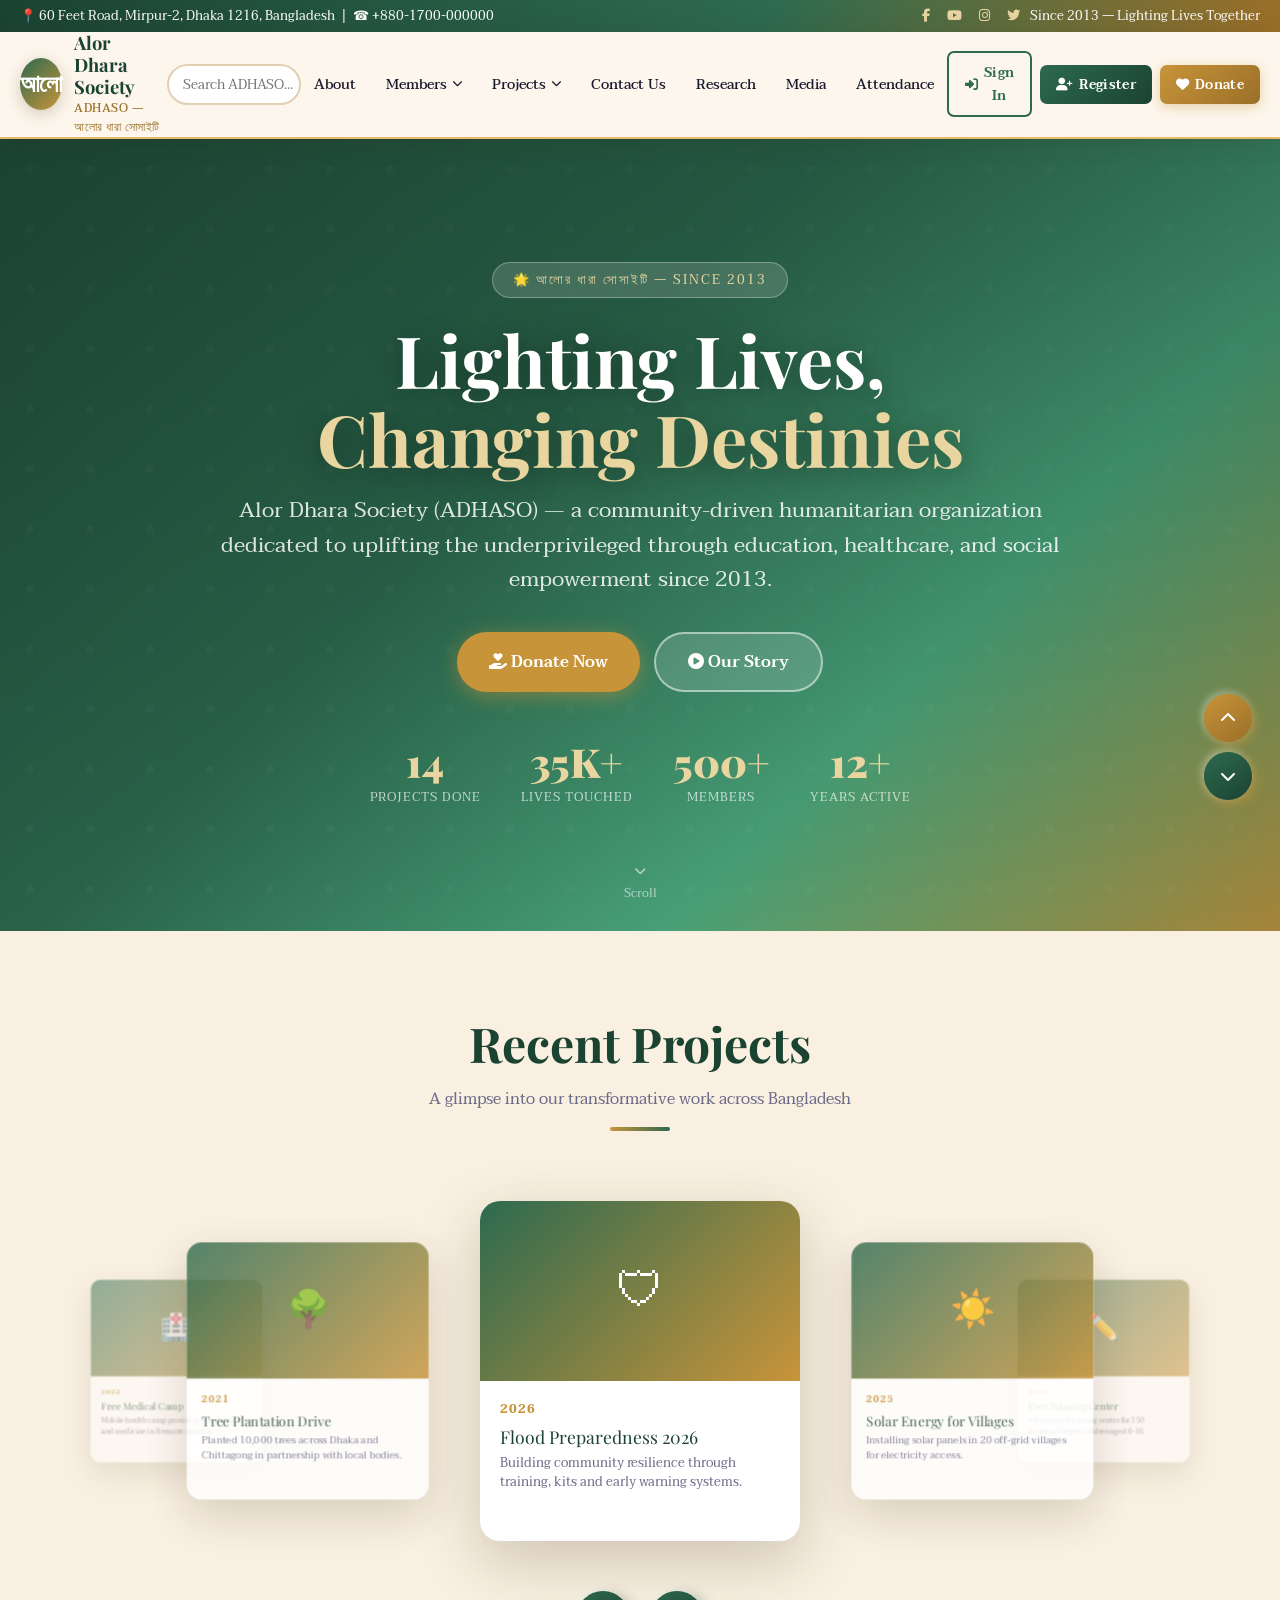
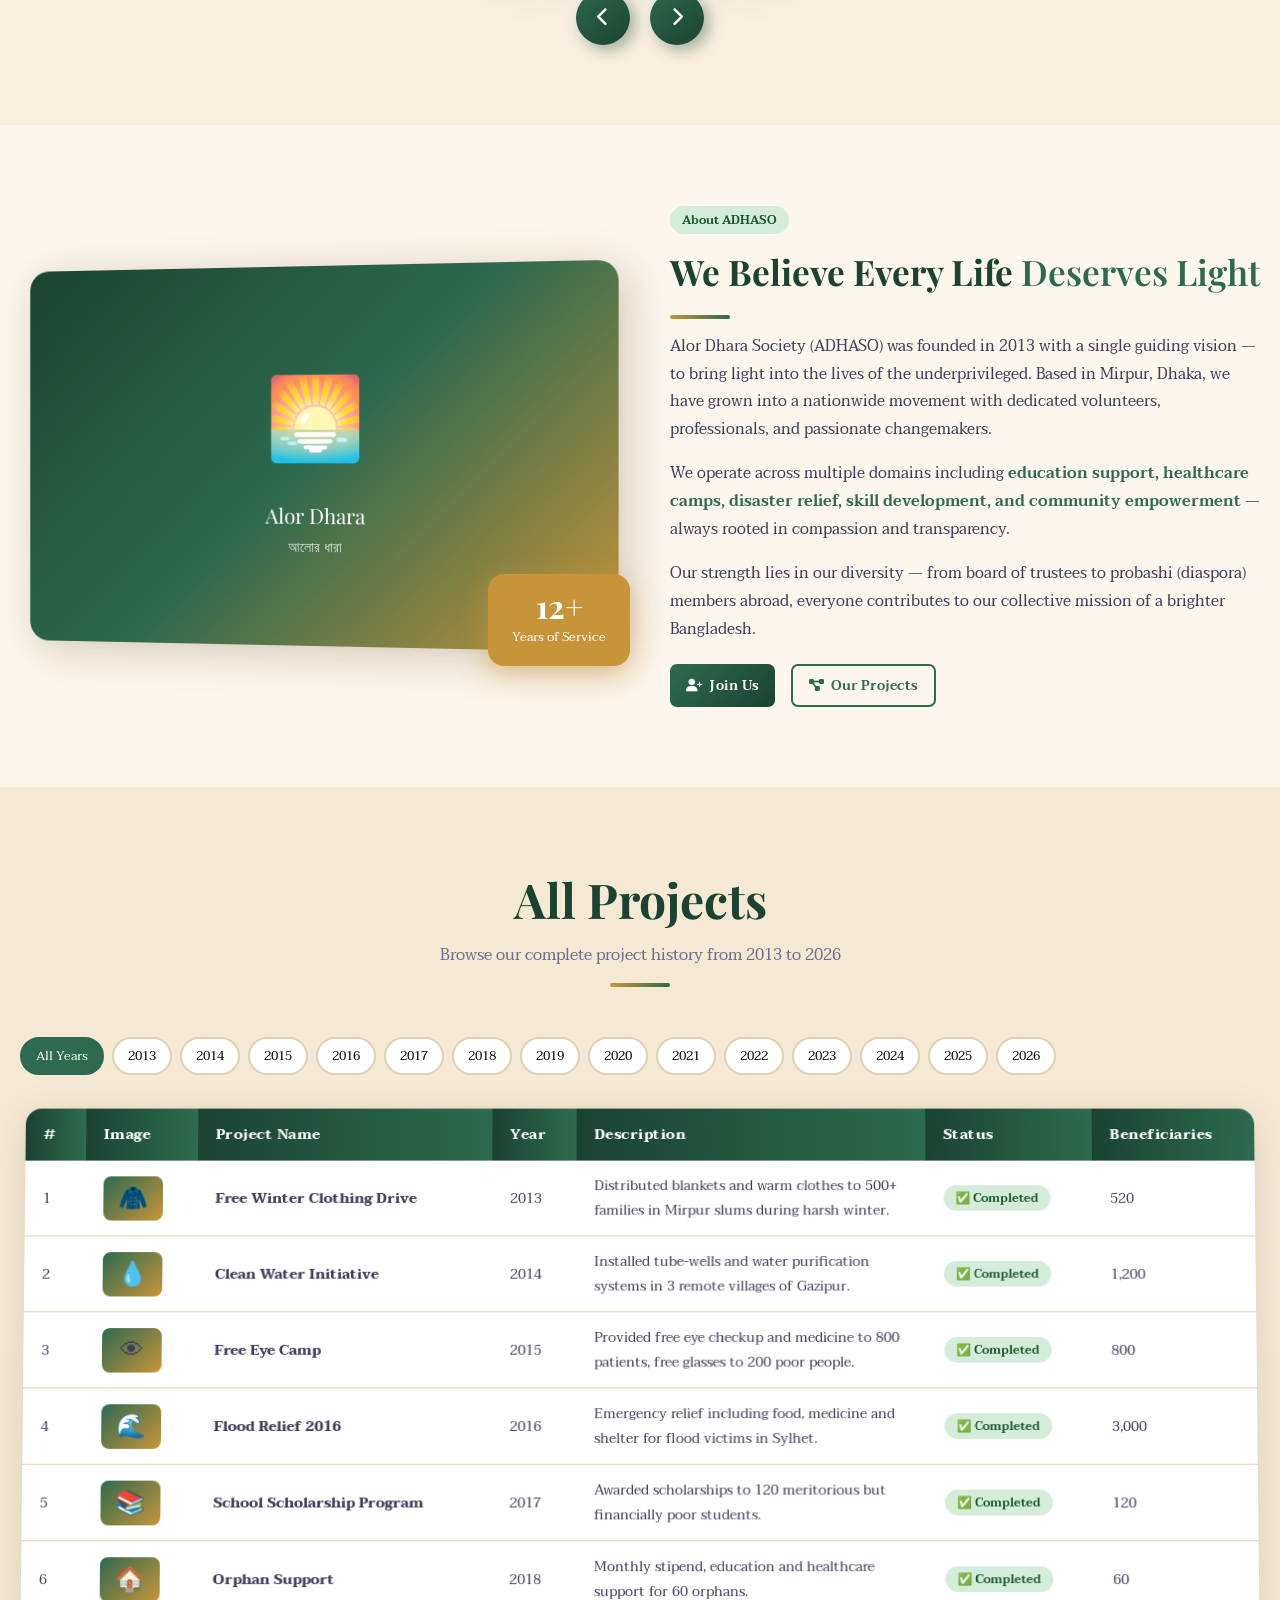
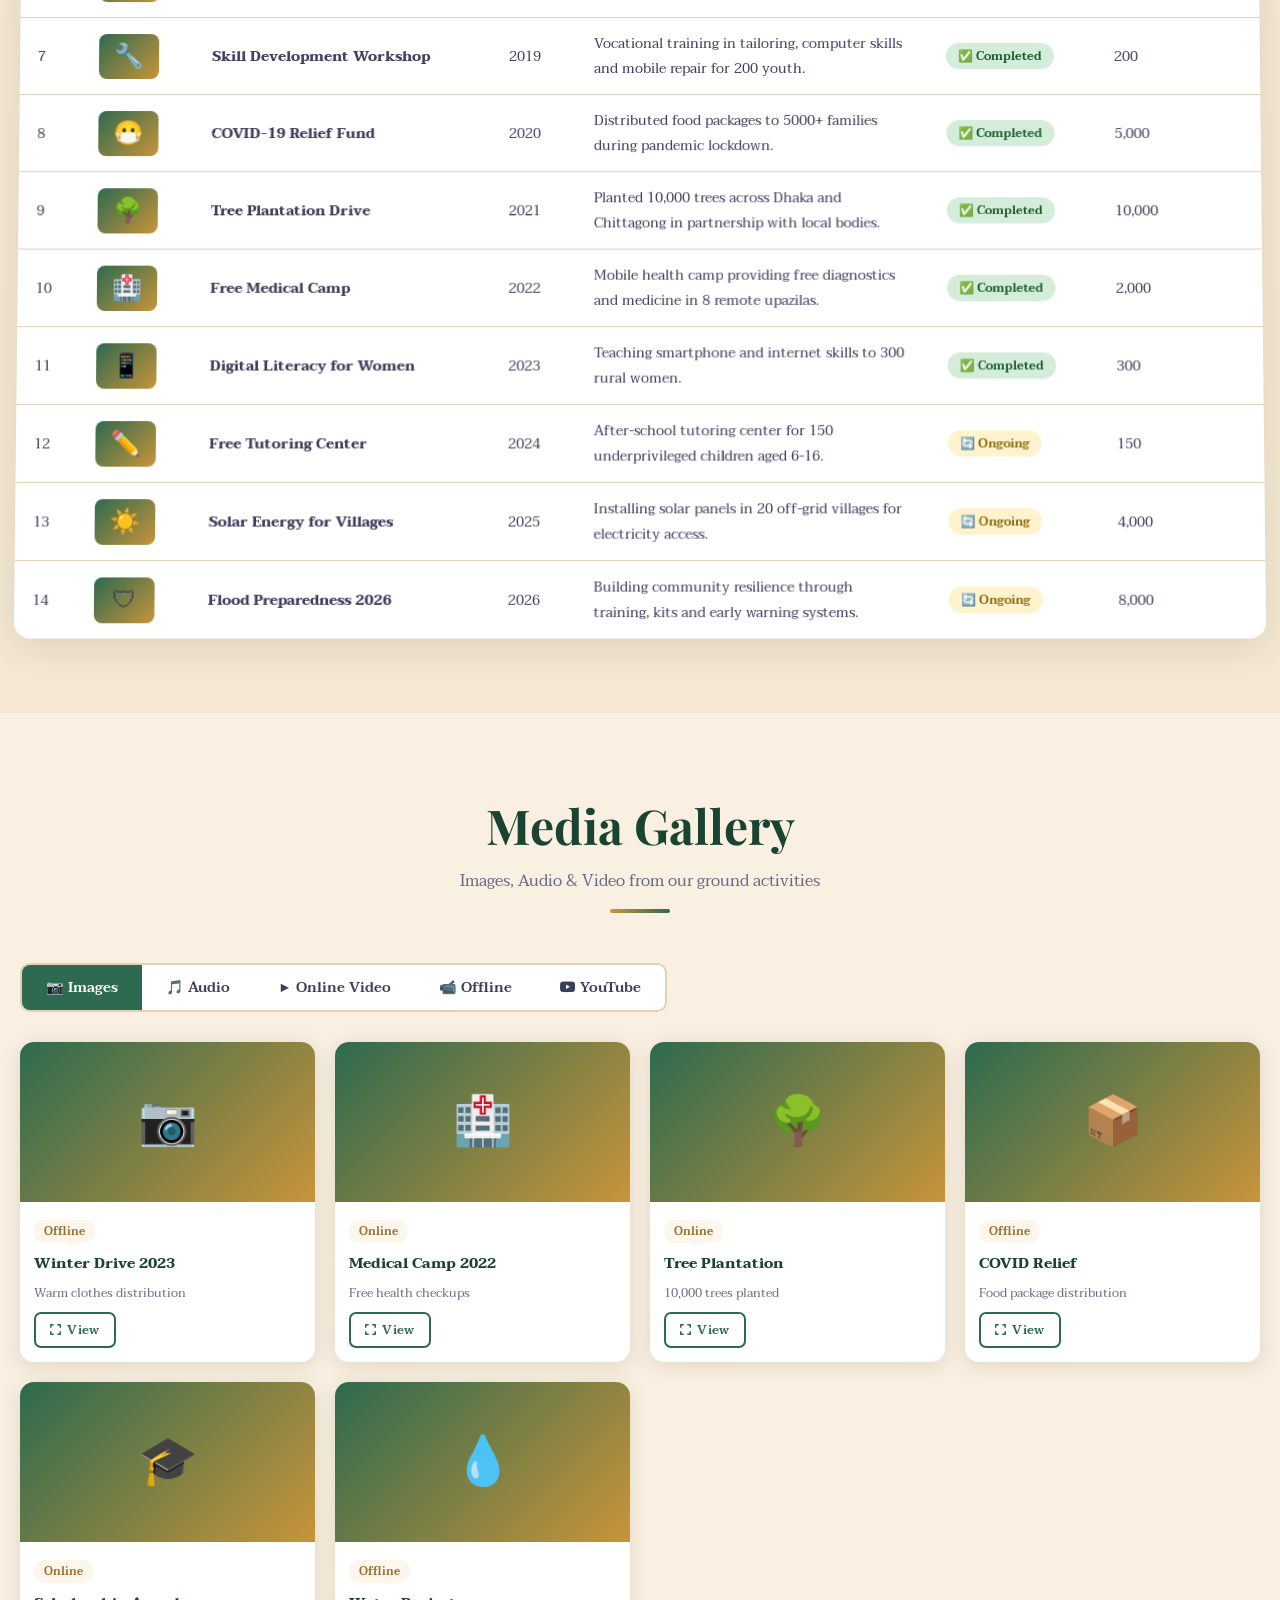
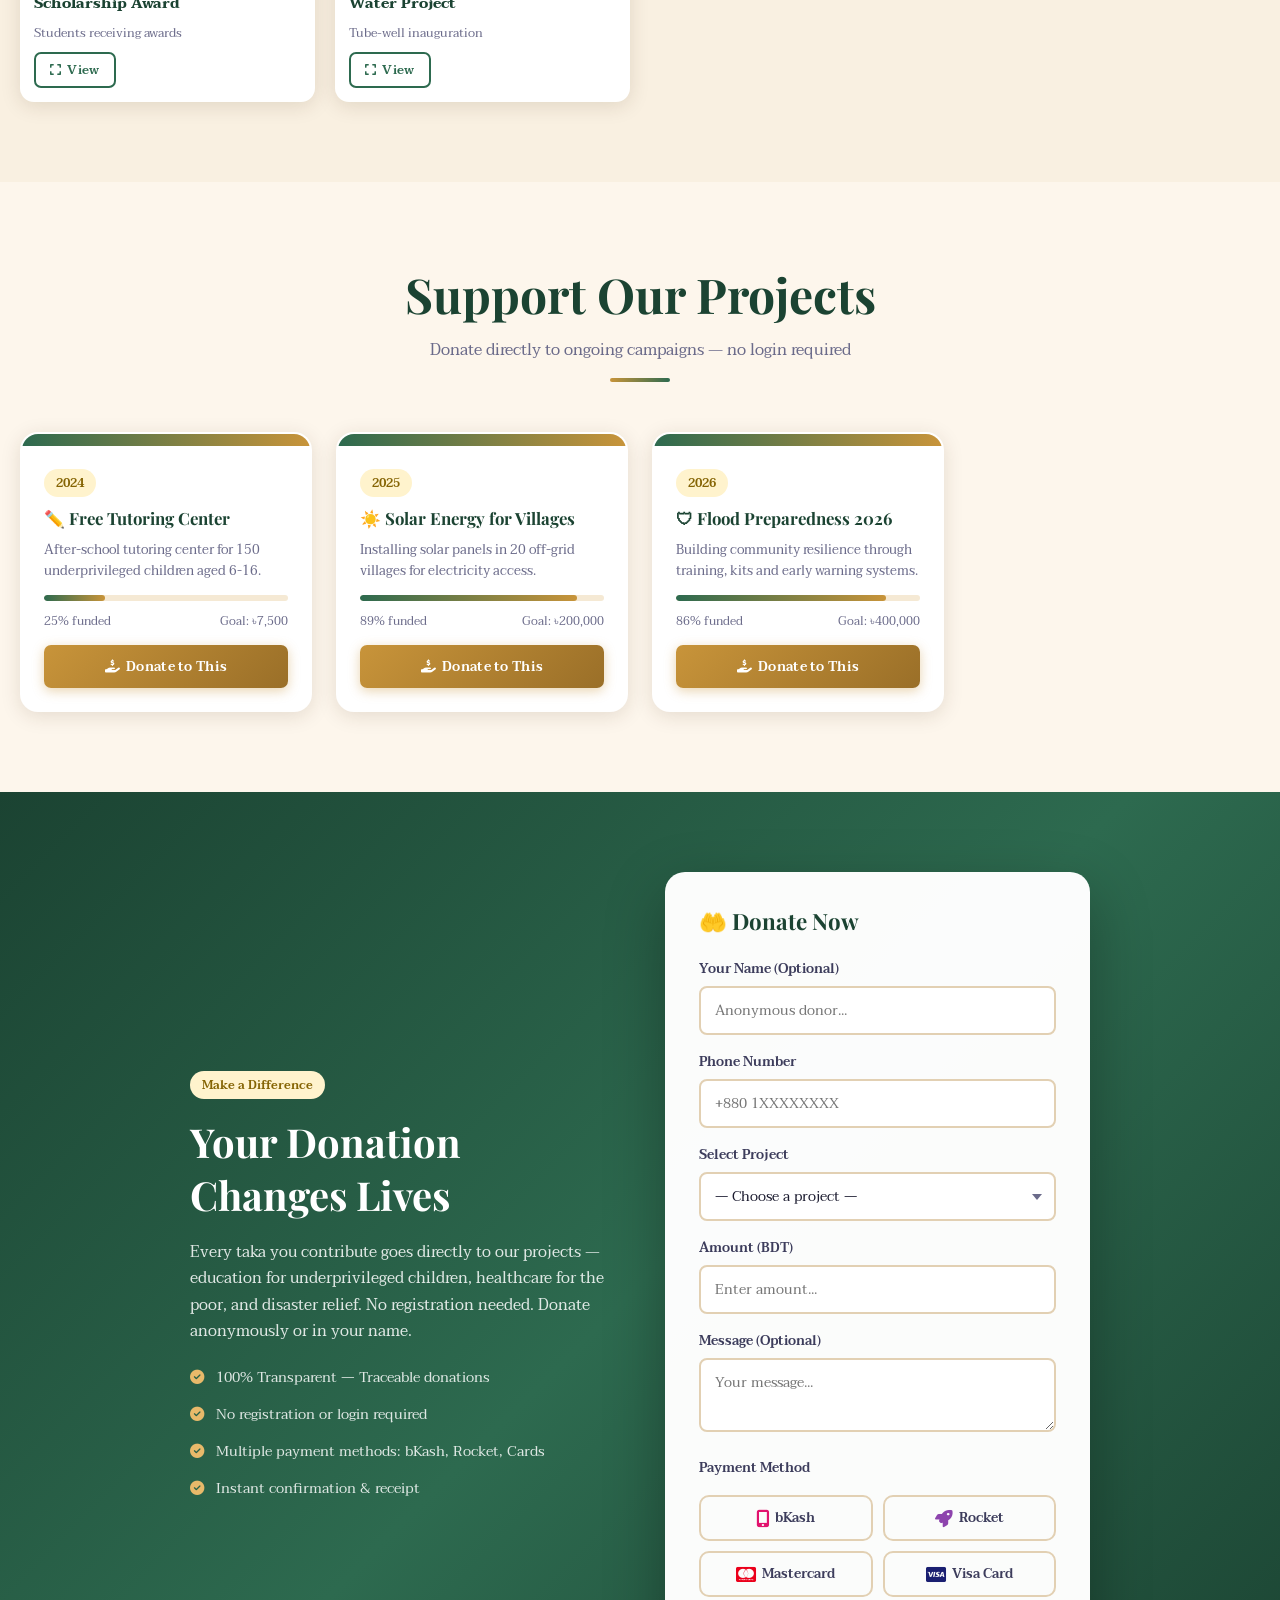
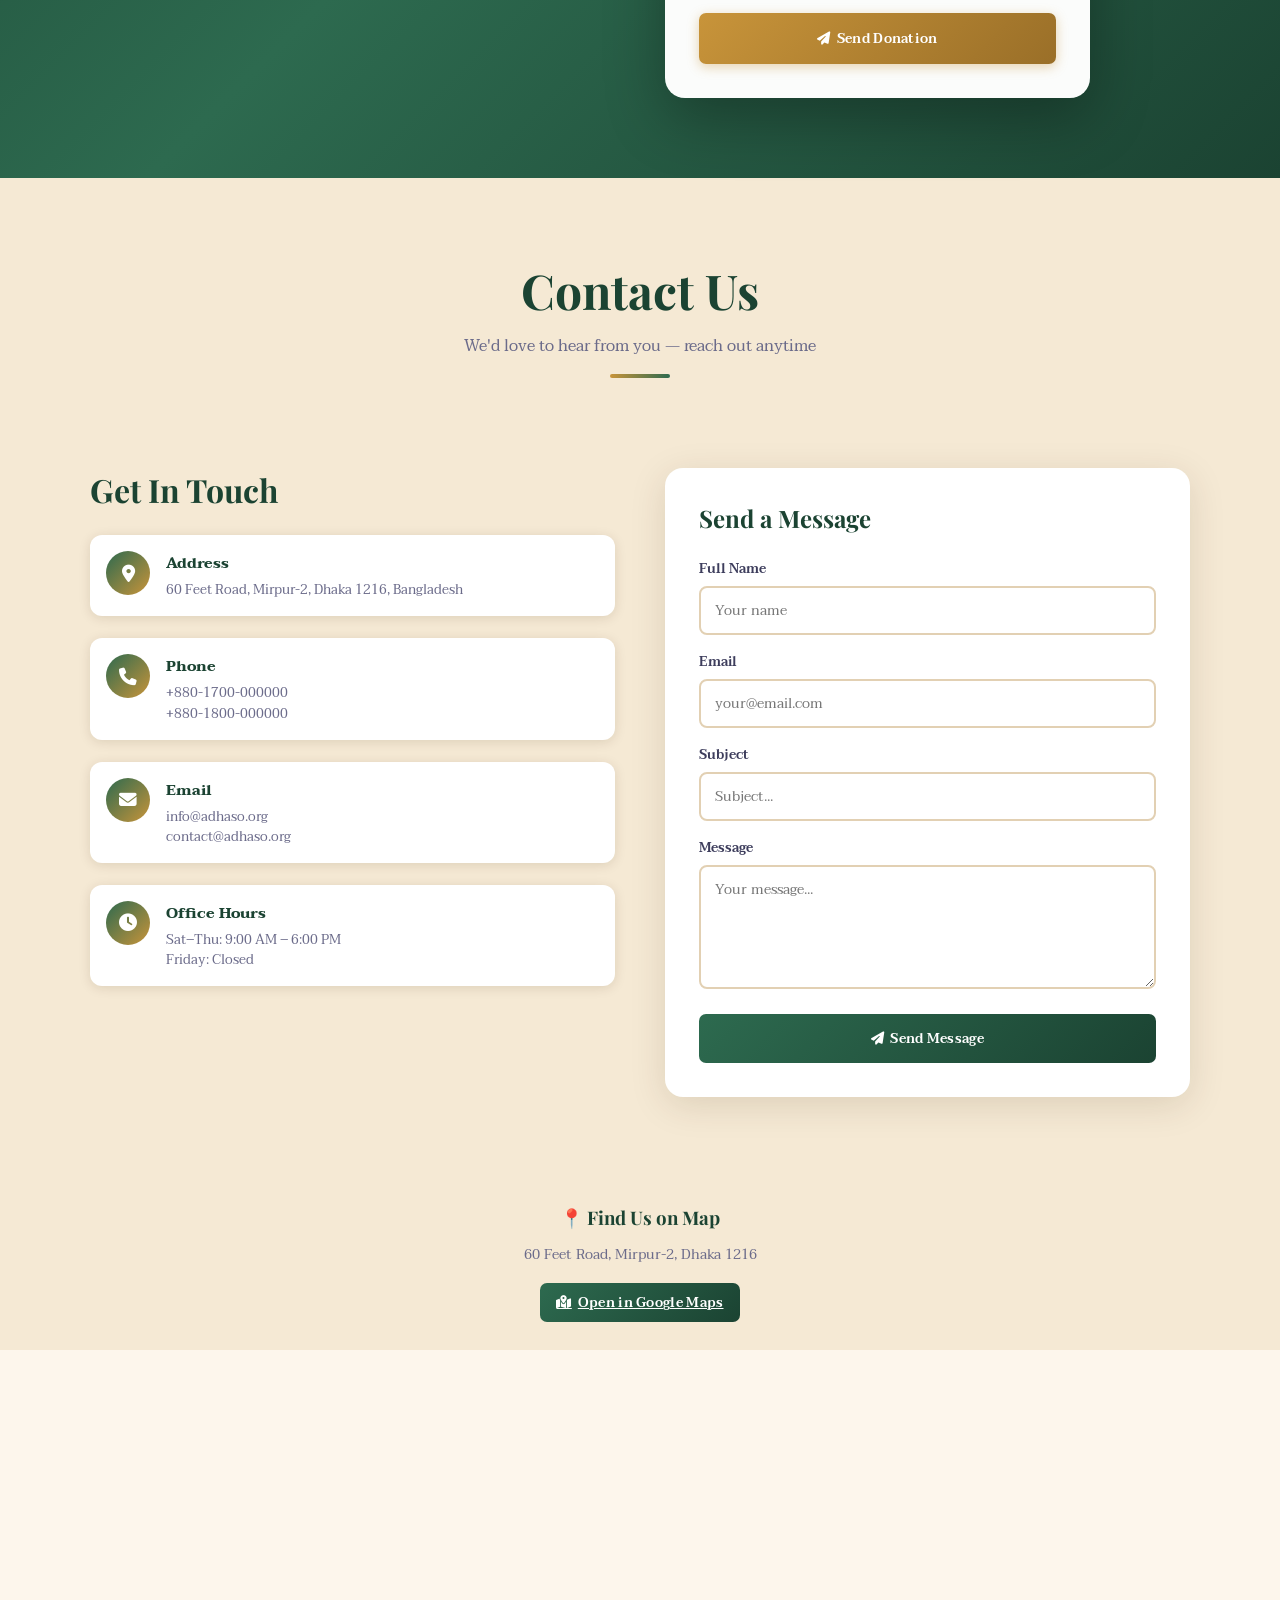
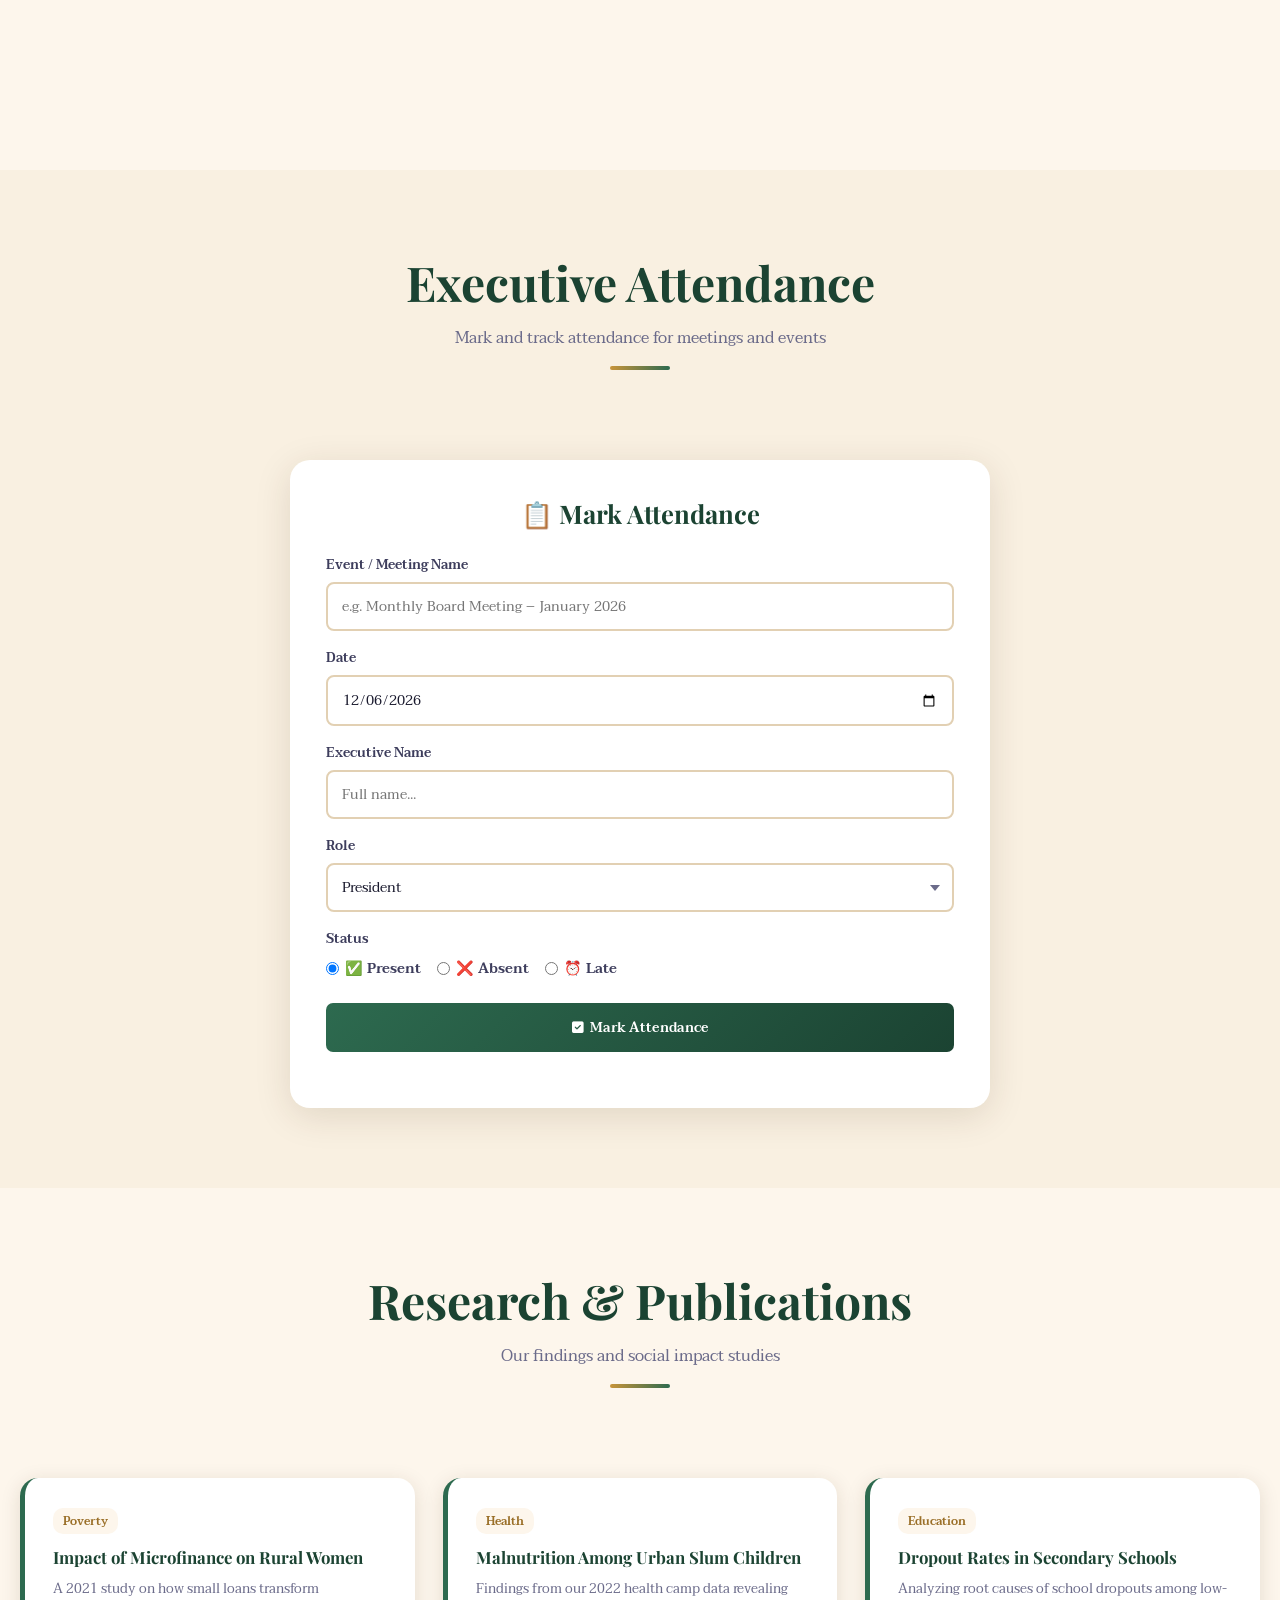
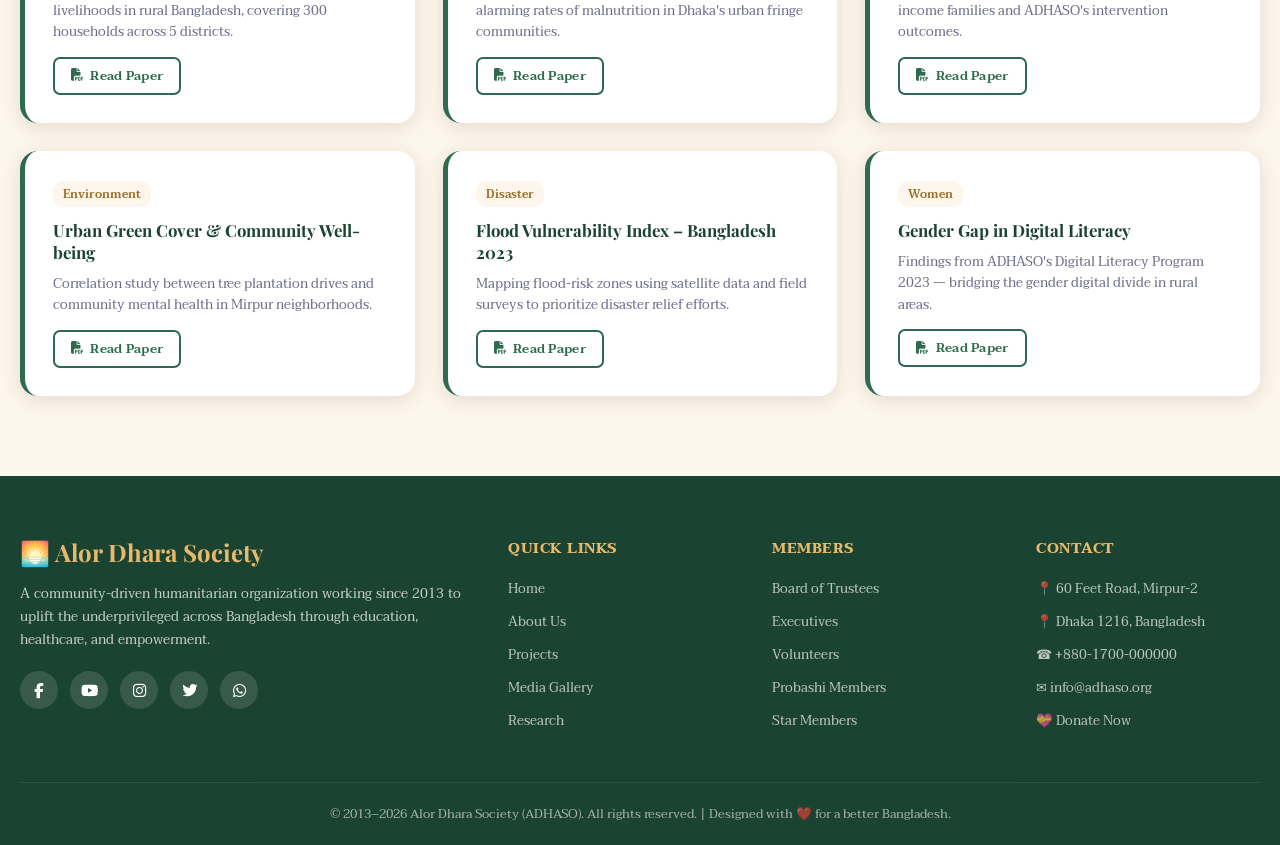
==== commit e50863f5: "Add files via upload" ====
--- a/index.html
+++ b/index.html
@@ -3,1607 +3,1455 @@
 <head>
 <meta charset="UTF-8">
 <meta name="viewport" content="width=device-width, initial-scale=1.0">
-<title>Alor Dhara Society (ADHASO)</title>
-<link href="https://fonts.googleapis.com/css2?family=Rajdhani:wght@400;600;700&family=Exo+2:wght@300;400;600;700;900&family=Orbitron:wght@400;700;900&display=swap" rel="stylesheet">
+<title>Alor Dhara Society (ADHASO) - Lighting Lives</title>
+<link href="https://fonts.googleapis.com/css2?family=Playfair+Display:wght@400;700;900&family=Taviraj:wght@300;400;500;600&family=Kalpurush&display=swap" rel="stylesheet">
 <link rel="stylesheet" href="https://cdnjs.cloudflare.com/ajax/libs/font-awesome/6.5.0/css/all.min.css">
 <style>
 :root {
-  --black: #050a14;
-  --dark: #0a1628;
-  --darker: #060d1a;
-  --blue: #0057ff;
-  --blue-dark: #003dbf;
-  --blue-mid: #0043cc;
-  --neon: #00c8ff;
-  --neon2: #00ffcc;
-  --neon3: #4dffb4;
-  --white: #f0f6ff;
-  --white2: #cce0ff;
-  --gray: #8aaccc;
-  --glow: 0 0 8px #00c8ff88, 0 0 24px #0057ff44;
-  --glow2: 0 0 12px #00ffcc66, 0 0 32px #00c8ff33;
-  --card-bg: rgba(0,30,80,0.55);
-  --border: 1px solid rgba(0,200,255,0.18);
-}
-*{margin:0;padding:0;box-sizing:border-box;}
-html{scroll-behavior:smooth;}
-body{
-  background:var(--black);
-  color:var(--white);
-  font-family:'Exo 2',sans-serif;
-  overflow-x:hidden;
-  min-height:100vh;
-}
+  --cream: #fdf6ec;
+  --cream-dark: #f5e9d4;
+  --cream-mid: #f9f0e1;
+  --gold: #c8943a;
+  --gold-light: #e8b96a;
+  --gold-dark: #9a6f28;
+  --green: #2d6a4f;
+  --green-light: #52b788;
+  --green-dark: #1b4332;
+  --text-dark: #1a1a2e;
+  --text-mid: #3d3d5c;
+  --text-soft: #6b6b8a;
+  --shadow: rgba(60,40,10,0.13);
+  --shadow-deep: rgba(60,40,10,0.22);
+  --white: #fff;
+  --border: #e2d0b3;
+  --red: #c0392b;
+  --blue: #1565c0;
+}
+*, *::before, *::after { box-sizing: border-box; margin: 0; padding: 0; }
+html { scroll-behavior: smooth; }
+body { font-family: 'Taviraj', serif; background: var(--cream); color: var(--text-dark); overflow-x: hidden; }
 
 /* ===== SCROLLBAR ===== */
-::-webkit-scrollbar{width:6px;}
-::-webkit-scrollbar-track{background:var(--darker);}
-::-webkit-scrollbar-thumb{background:var(--blue);border-radius:3px;}
-
-/* ===== BACKGROUND GRID ===== */
-body::before{
-  content:'';position:fixed;inset:0;
-  background:
-    linear-gradient(rgba(0,87,255,0.03) 1px,transparent 1px),
-    linear-gradient(90deg,rgba(0,87,255,0.03) 1px,transparent 1px);
-  background-size:40px 40px;
-  pointer-events:none;z-index:0;
-}
-
-/* ===== HEADER / NAVBAR ===== */
-header{
-  position:fixed;top:0;left:0;right:0;z-index:1000;
-  background:rgba(5,10,20,0.92);
-  backdrop-filter:blur(18px);
-  border-bottom:1px solid rgba(0,200,255,0.18);
-  box-shadow:0 2px 30px rgba(0,87,255,0.18);
-}
-.header-top{
-  display:flex;align-items:center;justify-content:space-between;
-  padding:10px 24px;gap:12px;flex-wrap:wrap;
-}
-.logo{
-  display:flex;align-items:center;gap:12px;text-decoration:none;
-}
-.logo-icon{
-  width:52px;height:52px;border-radius:50%;
-  background:linear-gradient(135deg,var(--blue),var(--neon));
-  display:flex;align-items:center;justify-content:center;
-  font-family:'Orbitron',sans-serif;font-weight:900;font-size:18px;
-  color:#fff;box-shadow:var(--glow);
-  position:relative;overflow:hidden;
-}
-.logo-icon::after{
-  content:'';position:absolute;inset:-1px;
-  background:linear-gradient(135deg,transparent 40%,rgba(255,255,255,0.2));
-  border-radius:50%;
-}
-.logo-text h1{
-  font-family:'Orbitron',sans-serif;font-size:16px;font-weight:900;
-  background:linear-gradient(90deg,var(--neon),var(--blue),var(--neon2));
-  -webkit-background-clip:text;-webkit-text-fill-color:transparent;
-  letter-spacing:1px;
-}
-.logo-text span{font-size:11px;color:var(--gray);letter-spacing:2px;}
-
-/* SEARCH BAR */
-.search-bar{
-  display:flex;align-items:center;
-  background:rgba(0,50,120,0.3);
-  border:var(--border);border-radius:24px;
-  padding:6px 14px;gap:8px;flex:1;max-width:320px;
-}
-.search-bar input{
-  background:transparent;border:none;outline:none;
-  color:var(--white);font-family:'Exo 2',sans-serif;font-size:13px;width:100%;
-}
-.search-bar input::placeholder{color:var(--gray);}
-.search-btn{
-  background:var(--blue);border:none;border-radius:50%;
-  width:28px;height:28px;cursor:pointer;
-  display:flex;align-items:center;justify-content:center;
-  color:#fff;font-size:12px;transition:.2s;flex-shrink:0;
-}
-.search-btn:hover{background:var(--neon);color:var(--black);}
-
-/* TOP RIGHT BUTTONS */
-.top-btns{display:flex;align-items:center;gap:8px;flex-wrap:wrap;}
-.btn-neon{
-  padding:7px 16px;border-radius:20px;font-size:12px;font-weight:700;
-  font-family:'Rajdhani',sans-serif;letter-spacing:1px;cursor:pointer;
-  border:1.5px solid var(--neon);color:var(--neon);background:transparent;
-  transition:.3s;text-transform:uppercase;text-decoration:none;
-  box-shadow:0 0 8px rgba(0,200,255,0.2);
-}
-.btn-neon:hover{background:var(--neon);color:var(--black);box-shadow:var(--glow);}
-.btn-solid{
-  padding:7px 16px;border-radius:20px;font-size:12px;font-weight:700;
-  font-family:'Rajdhani',sans-serif;letter-spacing:1px;cursor:pointer;
-  border:1.5px solid var(--blue);color:#fff;
-  background:linear-gradient(135deg,var(--blue),var(--blue-dark));
-  transition:.3s;text-transform:uppercase;text-decoration:none;
-}
-.btn-solid:hover{transform:translateY(-2px);box-shadow:var(--glow);}
-.btn-donate{
-  padding:7px 18px;border-radius:20px;font-size:12px;font-weight:800;
-  font-family:'Rajdhani',sans-serif;letter-spacing:1px;cursor:pointer;
-  border:none;color:var(--black);
-  background:linear-gradient(90deg,var(--neon2),var(--neon));
-  transition:.3s;text-transform:uppercase;
-  box-shadow:0 0 12px rgba(0,255,204,0.4);
-}
-.btn-donate:hover{transform:translateY(-2px);box-shadow:var(--glow2);}
-
-/* NAV */
-nav{
-  display:flex;align-items:center;gap:0;
-  padding:0 24px;border-top:1px solid rgba(0,200,255,0.08);
-  overflow-x:auto;
-}
-.nav-item{position:relative;}
-.nav-link{
-  display:flex;align-items:center;gap:5px;padding:10px 14px;
-  color:var(--white2);font-size:13px;font-weight:600;
-  font-family:'Rajdhani',sans-serif;letter-spacing:.5px;
-  text-decoration:none;cursor:pointer;transition:.2s;white-space:nowrap;
-  border-bottom:2px solid transparent;
-  background:none;border-top:none;border-left:none;border-right:none;
-}
-.nav-link:hover,.nav-link.active{color:var(--neon);border-bottom-color:var(--neon);}
-.nav-link i{font-size:10px;}
-
-/* DROPDOWN */
-.dropdown{
-  position:absolute;top:100%;left:0;min-width:200px;
-  background:rgba(5,15,40,0.97);
-  border:var(--border);border-radius:10px;
-  box-shadow:0 8px 32px rgba(0,87,255,0.3);
-  opacity:0;pointer-events:none;transform:translateY(-8px);
-  transition:.2s;z-index:999;
-}
-.nav-item:hover>.dropdown{opacity:1;pointer-events:all;transform:translateY(0);}
-.dropdown a,.dropdown .sub-trigger{
-  display:flex;align-items:center;justify-content:space-between;
-  padding:9px 16px;color:var(--white2);font-size:13px;
-  font-family:'Rajdhani',sans-serif;font-weight:600;
-  text-decoration:none;transition:.15s;cursor:pointer;white-space:nowrap;
-}
-.dropdown a:hover,.dropdown .sub-trigger:hover{background:rgba(0,87,255,0.2);color:var(--neon);}
-.dropdown a:first-child,.dropdown .sub-trigger:first-child{border-radius:10px 10px 0 0;}
-.dropdown a:last-child{border-radius:0 0 10px 10px;}
-.sub-dropdown{
-  position:absolute;left:100%;top:0;min-width:200px;
-  background:rgba(5,15,40,0.97);border:var(--border);border-radius:10px;
-  box-shadow:0 8px 32px rgba(0,87,255,0.3);
-  opacity:0;pointer-events:none;transform:translateX(-8px);transition:.2s;
-}
-.sub-item:hover>.sub-dropdown{opacity:1;pointer-events:all;transform:translateX(0);}
-.sub-item{position:relative;}
+::-webkit-scrollbar { width: 7px; }
+::-webkit-scrollbar-track { background: var(--cream-dark); }
+::-webkit-scrollbar-thumb { background: var(--gold); border-radius: 4px; }
+
+/* ===== TOPBAR ===== */
+#topbar {
+  background: linear-gradient(90deg, var(--green-dark) 0%, var(--green) 60%, var(--gold-dark) 100%);
+  color: #fff; font-size:.82rem; padding: 5px 20px;
+  display:flex; justify-content:space-between; align-items:center; flex-wrap:wrap; gap:4px;
+}
+#topbar a { color:#e8d5a0; text-decoration:none; margin:0 7px; }
+#topbar a:hover { color:#fff; }
+
+/* ===== NAVBAR ===== */
+header {
+  position: sticky; top:0; z-index:1000;
+  background: rgba(253,246,236,0.97);
+  backdrop-filter: blur(12px);
+  box-shadow: 0 2px 24px var(--shadow);
+  border-bottom: 2px solid var(--gold-light);
+}
+.nav-container {
+  max-width:1400px; margin:0 auto;
+  display:flex; align-items:center; justify-content:space-between; padding:0 20px; min-height:70px;
+}
+.logo { display:flex; align-items:center; gap:12px; text-decoration:none; }
+.logo-icon {
+  width:52px; height:52px; border-radius:50%;
+  background: linear-gradient(135deg, var(--green), var(--gold));
+  display:flex; align-items:center; justify-content:center;
+  font-size:1.5rem; color:#fff; box-shadow: 0 4px 15px var(--shadow-deep);
+  font-weight:900; letter-spacing:-1px;
+}
+.logo-text { line-height:1.2; }
+.logo-text strong { display:block; font-family:'Playfair Display',serif; font-size:1.15rem; color:var(--green-dark); }
+.logo-text span { font-size:.73rem; color:var(--gold-dark); font-weight:500; letter-spacing:.5px; }
+
+nav { display:flex; align-items:center; gap:4px; }
+.nav-link {
+  position:relative; padding:8px 13px; font-size:.88rem; font-weight:500;
+  color:var(--text-dark); text-decoration:none; border-radius:6px;
+  transition:all .2s; cursor:pointer; white-space:nowrap;
+  display:flex; align-items:center; gap:5px;
+}
+.nav-link:hover, .nav-link.active { background:var(--green); color:#fff; }
+.nav-link i.fa-chevron-down { font-size:.65rem; transition:transform .2s; }
+.nav-link:hover i.fa-chevron-down { transform:rotate(180deg); }
+
+/* Dropdown */
+.dropdown { position:relative; }
+.dropdown-menu {
+  position:absolute; top:calc(100% + 6px); left:0; min-width:210px;
+  background:#fff; border-radius:10px;
+  box-shadow: 0 8px 32px var(--shadow-deep);
+  border:1px solid var(--border); padding:6px 0;
+  opacity:0; visibility:hidden; transform:translateY(-8px);
+  transition:all .22s; z-index:2000;
+}
+.dropdown:hover .dropdown-menu { opacity:1; visibility:visible; transform:translateY(0); }
+.dropdown-item {
+  display:flex; align-items:center; justify-content:space-between;
+  padding:9px 18px; font-size:.85rem; color:var(--text-mid);
+  cursor:pointer; transition:background .15s; gap:6px; text-decoration:none;
+}
+.dropdown-item:hover { background:var(--cream); color:var(--green); }
+
+/* Sub-dropdown */
+.sub-dropdown { position:relative; }
+.sub-menu {
+  position:absolute; left:100%; top:0; min-width:200px;
+  background:#fff; border-radius:10px;
+  box-shadow: 0 8px 32px var(--shadow-deep);
+  border:1px solid var(--border); padding:6px 0;
+  opacity:0; visibility:hidden; transform:translateX(-8px);
+  transition:all .22s; z-index:2001;
+}
+.sub-dropdown:hover .sub-menu { opacity:1; visibility:visible; transform:translateX(0); }
+
+/* Top right buttons */
+.nav-actions { display:flex; align-items:center; gap:8px; }
+.btn {
+  padding:8px 16px; border-radius:7px; font-size:.83rem; font-weight:600;
+  border:none; cursor:pointer; transition:all .2s; font-family:'Taviraj',serif; letter-spacing:.3px;
+  display:inline-flex; align-items:center; gap:6px;
+}
+.btn-outline { background:transparent; border:2px solid var(--green); color:var(--green); }
+.btn-outline:hover { background:var(--green); color:#fff; }
+.btn-gold { background:linear-gradient(135deg,var(--gold),var(--gold-dark)); color:#fff; box-shadow:0 3px 12px rgba(200,148,58,.4); }
+.btn-gold:hover { box-shadow:0 5px 20px rgba(200,148,58,.6); transform:translateY(-1px); }
+.btn-green { background:linear-gradient(135deg,var(--green),var(--green-dark)); color:#fff; }
+.btn-green:hover { transform:translateY(-1px); box-shadow:0 5px 18px rgba(45,106,79,.4); }
+.btn-red { background:linear-gradient(135deg,#e53935,#b71c1c); color:#fff; }
+
+/* Search bar */
+.search-wrap { display:flex; align-items:center; background:#fff; border:2px solid var(--border); border-radius:24px; overflow:hidden; transition:border .2s; }
+.search-wrap:focus-within { border-color:var(--green); }
+#searchInput { border:none; outline:none; padding:7px 14px; font-size:.84rem; width:160px; background:transparent; font-family:'Taviraj',serif; }
+#searchBtn { background:var(--green); border:none; padding:7px 13px; cursor:pointer; color:#fff; border-radius:0 22px 22px 0; transition:background .2s; }
+#searchBtn:hover { background:var(--green-dark); }
 
 /* ===== HERO ===== */
-.hero{
-  min-height:100vh;display:flex;align-items:center;justify-content:center;
-  position:relative;overflow:hidden;padding-top:120px;
-  background:radial-gradient(ellipse at 60% 40%,rgba(0,87,255,0.12) 0%,transparent 70%),
-             radial-gradient(ellipse at 20% 80%,rgba(0,200,255,0.07) 0%,transparent 60%);
-}
-.hero-particles{position:absolute;inset:0;pointer-events:none;}
-.particle{
-  position:absolute;border-radius:50%;
-  background:var(--neon);animation:float linear infinite;opacity:.5;
-}
-@keyframes float{
-  0%{transform:translateY(100vh) scale(0);opacity:0;}
-  10%{opacity:.5;}
-  90%{opacity:.3;}
-  100%{transform:translateY(-10vh) scale(1);opacity:0;}
-}
-.hero-content{text-align:center;position:relative;z-index:1;max-width:800px;padding:0 20px;}
-.hero-badge{
-  display:inline-block;padding:6px 20px;border-radius:20px;
-  background:rgba(0,200,255,0.1);border:var(--border);
-  color:var(--neon);font-size:12px;letter-spacing:3px;
-  text-transform:uppercase;margin-bottom:24px;font-family:'Rajdhani',sans-serif;
-}
-.hero h2{
-  font-family:'Orbitron',sans-serif;font-size:clamp(28px,6vw,64px);
-  font-weight:900;line-height:1.1;margin-bottom:16px;
-  background:linear-gradient(135deg,#fff 30%,var(--neon) 70%,var(--neon2));
-  -webkit-background-clip:text;-webkit-text-fill-color:transparent;
-  text-shadow:none;
-}
-.hero p{color:var(--gray);font-size:16px;max-width:520px;margin:0 auto 32px;line-height:1.7;}
-.hero-btns{display:flex;gap:14px;justify-content:center;flex-wrap:wrap;}
-.btn-hero{
-  padding:13px 32px;border-radius:30px;font-size:14px;font-weight:800;
-  font-family:'Rajdhani',sans-serif;letter-spacing:1.5px;cursor:pointer;
-  text-transform:uppercase;transition:.3s;text-decoration:none;border:none;
-}
-.btn-hero-primary{
-  background:linear-gradient(90deg,var(--blue),var(--neon));
-  color:#fff;box-shadow:0 0 20px rgba(0,87,255,0.5);
-}
-.btn-hero-primary:hover{transform:translateY(-3px);box-shadow:0 0 30px rgba(0,200,255,0.7);}
-.btn-hero-secondary{
-  background:transparent;color:var(--neon);
-  border:1.5px solid var(--neon);
-}
-.btn-hero-secondary:hover{background:rgba(0,200,255,0.1);transform:translateY(-3px);}
-
-/* HERO STATS */
-.hero-stats{
-  display:flex;gap:40px;justify-content:center;margin-top:48px;flex-wrap:wrap;
-}
-.stat{text-align:center;}
-.stat-num{
-  font-family:'Orbitron',sans-serif;font-size:32px;font-weight:900;
-  background:linear-gradient(90deg,var(--neon),var(--blue));
-  -webkit-background-clip:text;-webkit-text-fill-color:transparent;
-}
-.stat-label{font-size:12px;color:var(--gray);letter-spacing:2px;text-transform:uppercase;margin-top:4px;}
-
-/* ===== SECTION STYLES ===== */
-section{padding:80px 0;position:relative;}
-.container{max-width:1200px;margin:0 auto;padding:0 24px;}
-.section-header{text-align:center;margin-bottom:48px;}
-.section-tag{
-  display:inline-block;padding:4px 16px;border-radius:12px;
-  background:rgba(0,200,255,0.1);border:var(--border);
-  color:var(--neon);font-size:11px;letter-spacing:3px;
-  text-transform:uppercase;margin-bottom:14px;font-family:'Rajdhani',sans-serif;
-}
-.section-title{
-  font-family:'Orbitron',sans-serif;font-size:clamp(22px,4vw,38px);
-  font-weight:900;
-  background:linear-gradient(90deg,var(--white),var(--neon));
-  -webkit-background-clip:text;-webkit-text-fill-color:transparent;
-  margin-bottom:14px;
-}
-.section-sub{color:var(--gray);font-size:15px;max-width:540px;margin:0 auto;line-height:1.7;}
-
-/* ===== 3D SWIPER ===== */
-.swiper-section{background:linear-gradient(180deg,var(--black) 0%,rgba(0,20,60,0.5) 50%,var(--black) 100%);}
-.swiper-wrapper-3d{
-  perspective:1000px;display:flex;align-items:center;justify-content:center;
-  gap:0;height:360px;position:relative;overflow:hidden;
-}
-.swiper-track{
-  display:flex;align-items:center;gap:30px;
-  transition:transform .5s cubic-bezier(.4,0,.2,1);
-}
-.project-card-3d{
-  width:280px;height:320px;border-radius:18px;flex-shrink:0;
-  background:var(--card-bg);border:var(--border);
-  display:flex;flex-direction:column;overflow:hidden;
-  transition:transform .5s,box-shadow .5s,filter .5s;
-  cursor:pointer;position:relative;
-}
-.project-card-3d.active{
-  transform:scale(1.08) translateZ(40px);
-  box-shadow:0 0 40px rgba(0,200,255,0.4),0 20px 60px rgba(0,0,0,.5);
-  filter:brightness(1.1);
-}
-.project-card-3d:not(.active){
-  transform:scale(.88) translateZ(-20px);
-  filter:brightness(0.65) blur(1px);
-}
-.card-img{width:100%;height:160px;object-fit:cover;background:linear-gradient(135deg,#003,#00c8ff22);}
-.card-img-placeholder{
-  width:100%;height:160px;
-  background:linear-gradient(135deg,rgba(0,87,255,0.3),rgba(0,200,255,0.1));
-  display:flex;align-items:center;justify-content:center;
-  font-size:40px;color:var(--neon);
-}
-.card-body{padding:16px;flex:1;display:flex;flex-direction:column;gap:8px;}
-.card-year{font-size:11px;color:var(--neon);font-family:'Rajdhani',sans-serif;letter-spacing:2px;}
-.card-title{font-size:15px;font-weight:700;color:var(--white);font-family:'Rajdhani',sans-serif;}
-.card-desc{font-size:12px;color:var(--gray);flex:1;}
-.card-btn{
-  padding:6px 14px;border-radius:14px;font-size:11px;font-weight:700;
-  font-family:'Rajdhani',sans-serif;letter-spacing:1px;cursor:pointer;
-  border:1px solid var(--neon);color:var(--neon);background:transparent;
-  transition:.2s;align-self:flex-start;
-}
-.card-btn:hover{background:var(--neon);color:var(--black);}
-
-/* 3D SWIPER BUTTONS */
-.swiper-controls{display:flex;justify-content:center;gap:16px;margin-top:28px;}
-.swiper-btn-3d{
-  width:48px;height:48px;border-radius:50%;
-  background:var(--card-bg);border:var(--border);
-  color:var(--neon);cursor:pointer;font-size:18px;
-  display:flex;align-items:center;justify-content:center;
-  transition:.3s;box-shadow:0 4px 20px rgba(0,87,255,0.2);
-  transform-style:preserve-3d;
-}
-.swiper-btn-3d:hover{
-  background:var(--blue);border-color:var(--neon);
-  transform:translateY(-4px) rotateX(15deg);
-  box-shadow:0 8px 24px rgba(0,87,255,0.5),0 0 16px rgba(0,200,255,0.3);
-}
-.swiper-btn-3d:active{transform:translateY(2px) rotateX(-5deg);}
-
-/* ===== ABOUT SECTION ===== */
-.about-grid{display:grid;grid-template-columns:1fr 1fr;gap:48px;align-items:center;}
-.about-img-wrap{position:relative;}
-.about-img-main{
-  width:100%;border-radius:18px;aspect-ratio:4/3;
-  background:linear-gradient(135deg,rgba(0,87,255,0.2),rgba(0,200,255,0.05));
-  border:var(--border);overflow:hidden;
-  display:flex;align-items:center;justify-content:center;
-  font-size:80px;color:var(--neon);position:relative;
-}
-.about-img-main::before{
-  content:'';position:absolute;inset:0;
-  background:linear-gradient(135deg,rgba(0,87,255,0.15),transparent);
-}
-.about-glow-dot{
-  position:absolute;width:120px;height:120px;border-radius:50%;
-  background:radial-gradient(circle,rgba(0,200,255,0.3),transparent);
-}
-.about-text h3{font-family:'Orbitron',sans-serif;font-size:24px;color:var(--white);margin-bottom:16px;}
-.about-text p{color:var(--gray);line-height:1.8;margin-bottom:16px;font-size:14px;}
-.about-features{display:grid;grid-template-columns:1fr 1fr;gap:12px;margin-top:20px;}
-.feature-item{
-  background:var(--card-bg);border:var(--border);border-radius:10px;
-  padding:12px;display:flex;align-items:center;gap:10px;
-}
-.feature-icon{color:var(--neon);font-size:18px;}
-.feature-text{font-size:12px;color:var(--white2);font-weight:600;}
-
-/* ===== PROJECT TABLES ===== */
-.projects-section{background:rgba(0,10,30,0.5);}
-.year-filter{
-  display:flex;flex-wrap:wrap;gap:8px;justify-content:center;margin-bottom:32px;
-}
-.year-btn{
-  padding:6px 16px;border-radius:16px;font-size:12px;font-weight:700;
-  font-family:'Rajdhani',sans-serif;letter-spacing:1px;cursor:pointer;
-  border:1px solid rgba(0,200,255,0.3);color:var(--gray);background:transparent;
-  transition:.2s;
-}
-.year-btn:hover,.year-btn.active{
-  border-color:var(--neon);color:var(--neon);background:rgba(0,200,255,0.08);
-}
-.project-detail{
-  background:var(--card-bg);border:var(--border);border-radius:18px;
-  padding:28px;margin-top:24px;
-  transform-style:preserve-3d;
-  box-shadow:0 10px 40px rgba(0,87,255,0.15),inset 0 1px 0 rgba(255,255,255,0.05);
-  transition:.3s;
-}
-.project-detail:hover{
-  transform:translateY(-6px) rotateX(2deg);
-  box-shadow:0 20px 60px rgba(0,87,255,0.25),0 0 30px rgba(0,200,255,0.1);
-}
-.project-detail-img{
-  width:100%;height:200px;border-radius:12px;object-fit:cover;
-  background:linear-gradient(135deg,rgba(0,87,255,0.2),rgba(0,200,255,0.05));
-  display:flex;align-items:center;justify-content:center;font-size:60px;
-  margin-bottom:20px;border:var(--border);
-}
-.project-table{width:100%;border-collapse:collapse;margin-top:16px;}
-.project-table th{
-  background:rgba(0,87,255,0.2);color:var(--neon);font-family:'Rajdhani',sans-serif;
-  font-size:12px;letter-spacing:1px;padding:10px 14px;text-align:left;
-  border-bottom:1px solid rgba(0,200,255,0.2);
-}
-.project-table td{
-  padding:10px 14px;font-size:13px;color:var(--white2);
-  border-bottom:1px solid rgba(0,200,255,0.08);
-}
-.project-table tr:hover td{background:rgba(0,87,255,0.08);}
-
-/* ===== MEDIA SECTION ===== */
-.media-tabs{display:flex;gap:8px;justify-content:center;margin-bottom:32px;flex-wrap:wrap;}
-.media-tab{
-  padding:8px 20px;border-radius:20px;font-size:13px;font-weight:700;
-  font-family:'Rajdhani',sans-serif;letter-spacing:1px;cursor:pointer;
-  border:1px solid rgba(0,200,255,0.3);color:var(--gray);background:transparent;
-  transition:.2s;
-}
-.media-tab.active{background:var(--blue);border-color:var(--blue);color:#fff;box-shadow:var(--glow);}
-.media-grid{display:grid;grid-template-columns:repeat(auto-fill,minmax(240px,1fr));gap:20px;}
-.media-card{
-  background:var(--card-bg);border:var(--border);border-radius:14px;overflow:hidden;
-  transition:.3s;cursor:pointer;
-}
-.media-card:hover{transform:translateY(-5px);box-shadow:0 12px 36px rgba(0,87,255,0.3);}
-.media-thumb{
-  width:100%;height:150px;
-  background:linear-gradient(135deg,rgba(0,87,255,0.3),rgba(0,200,255,0.1));
-  display:flex;align-items:center;justify-content:center;font-size:36px;color:var(--neon);
-  position:relative;
-}
-.media-play{
-  position:absolute;inset:0;background:rgba(0,0,0,0.3);
-  display:flex;align-items:center;justify-content:center;opacity:0;transition:.2s;
-}
-.media-card:hover .media-play{opacity:1;}
-.media-play i{font-size:40px;color:#fff;}
-.media-info{padding:12px 14px;}
-.media-info h4{font-size:13px;font-weight:700;color:var(--white);margin-bottom:4px;}
-.media-info p{font-size:11px;color:var(--gray);}
-
-/* ===== CONTACT SECTION ===== */
-.contact-grid{display:grid;grid-template-columns:1fr 1fr;gap:40px;align-items:start;}
-.contact-info-card{
-  background:var(--card-bg);border:var(--border);border-radius:18px;
-  padding:28px;
-}
-.contact-info-card h3{
-  font-family:'Orbitron',sans-serif;font-size:20px;color:var(--neon);
-  margin-bottom:24px;
-}
-.contact-item{display:flex;align-items:flex-start;gap:14px;margin-bottom:20px;}
-.contact-icon{
-  width:40px;height:40px;border-radius:10px;
-  background:rgba(0,87,255,0.2);border:var(--border);
-  display:flex;align-items:center;justify-content:center;
-  color:var(--neon);font-size:16px;flex-shrink:0;
-}
-.contact-detail h4{font-size:13px;font-weight:700;color:var(--white);margin-bottom:3px;}
-.contact-detail p{font-size:12px;color:var(--gray);}
-.map-btn{
-  display:flex;align-items:center;gap:10px;
-  width:100%;padding:14px 18px;border-radius:12px;
-  background:linear-gradient(90deg,rgba(0,87,255,0.2),rgba(0,200,255,0.1));
-  border:var(--border);color:var(--neon);font-size:14px;font-weight:700;
-  font-family:'Rajdhani',sans-serif;letter-spacing:1px;cursor:pointer;
-  transition:.3s;margin-top:16px;text-decoration:none;
-}
-.map-btn:hover{transform:translateY(-2px);box-shadow:var(--glow);}
-
-/* ===== SUGGESTION/DONATE ===== */
-.donate-section{
-  background:linear-gradient(180deg,rgba(0,20,60,0.5) 0%,var(--black) 100%);
-}
-.donate-form-wrap{
-  background:var(--card-bg);border:var(--border);border-radius:20px;
-  padding:36px;max-width:600px;margin:0 auto;
-  box-shadow:0 0 60px rgba(0,87,255,0.15);
-}
-.donate-form-wrap h3{
-  font-family:'Orbitron',sans-serif;font-size:22px;color:var(--neon);
-  text-align:center;margin-bottom:28px;
-}
-.form-group{margin-bottom:18px;}
-.form-label{
-  display:block;font-size:12px;font-weight:700;color:var(--white2);
-  font-family:'Rajdhani',sans-serif;letter-spacing:1px;margin-bottom:7px;
-  text-transform:uppercase;
-}
-.form-input,.form-select,.form-textarea{
-  width:100%;padding:11px 16px;border-radius:10px;
-  background:rgba(0,30,80,0.4);border:1px solid rgba(0,200,255,0.2);
-  color:var(--white);font-family:'Exo 2',sans-serif;font-size:14px;
-  outline:none;transition:.2s;
-}
-.form-input:focus,.form-select:focus,.form-textarea:focus{
-  border-color:var(--neon);box-shadow:0 0 12px rgba(0,200,255,0.2);
-}
-.form-select option{background:var(--darker);}
-.form-textarea{height:90px;resize:vertical;}
-.payment-methods{display:grid;grid-template-columns:repeat(5,1fr);gap:10px;margin:16px 0;}
-.payment-btn{
-  padding:10px 6px;border-radius:10px;text-align:center;
-  background:rgba(0,30,80,0.3);border:1.5px solid rgba(0,200,255,0.15);
-  cursor:pointer;transition:.3s;font-size:11px;font-weight:700;
-  font-family:'Rajdhani',sans-serif;color:var(--gray);
-}
-.payment-btn.active,.payment-btn:hover{
-  border-color:var(--neon);color:var(--neon);background:rgba(0,200,255,0.08);
-}
-.payment-btn .pay-icon{font-size:20px;margin-bottom:4px;display:block;}
-.btn-submit{
-  width:100%;padding:14px;border-radius:14px;
-  background:linear-gradient(90deg,var(--blue),var(--neon));
-  border:none;color:#fff;font-size:15px;font-weight:800;
-  font-family:'Rajdhani',sans-serif;letter-spacing:2px;cursor:pointer;
-  transition:.3s;text-transform:uppercase;margin-top:8px;
-}
-.btn-submit:hover{transform:translateY(-2px);box-shadow:0 8px 24px rgba(0,200,255,0.4);}
-
-/* ===== REGISTRATION MODAL ===== */
-.modal-overlay{
-  position:fixed;inset:0;background:rgba(0,0,0,0.85);
-  backdrop-filter:blur(8px);z-index:2000;
-  display:flex;align-items:flex-start;justify-content:center;
-  padding:20px;overflow-y:auto;opacity:0;pointer-events:none;transition:.3s;
-}
-.modal-overlay.open{opacity:1;pointer-events:all;}
-.modal-box{
-  background:var(--darker);border:var(--border);border-radius:20px;
-  padding:36px;max-width:700px;width:100%;margin:auto;
-  box-shadow:0 0 80px rgba(0,87,255,0.3);
-  transform:translateY(30px);transition:.3s;
-}
-.modal-overlay.open .modal-box{transform:translateY(0);}
-.modal-header{display:flex;align-items:center;justify-content:space-between;margin-bottom:28px;}
-.modal-title{
-  font-family:'Orbitron',sans-serif;font-size:20px;
-  background:linear-gradient(90deg,var(--neon),var(--blue));
-  -webkit-background-clip:text;-webkit-text-fill-color:transparent;
-}
-.modal-close{
-  width:32px;height:32px;border-radius:50%;background:rgba(255,255,255,0.1);
-  border:none;color:var(--white);cursor:pointer;font-size:16px;
-  display:flex;align-items:center;justify-content:center;transition:.2s;
-}
-.modal-close:hover{background:rgba(255,0,0,0.3);}
-.form-row{display:grid;grid-template-columns:1fr 1fr;gap:16px;}
-.form-row-3{display:grid;grid-template-columns:1fr 1fr 1fr;gap:16px;}
-.phone-row{display:flex;gap:8px;}
-.country-select{
-  flex-shrink:0;padding:11px 10px;border-radius:10px;
-  background:rgba(0,30,80,0.4);border:1px solid rgba(0,200,255,0.2);
-  color:var(--white);font-size:13px;outline:none;transition:.2s;
-}
-.country-select:focus{border-color:var(--neon);}
-.spouse-section{display:none;}
-.spouse-section.visible{display:block;}
+#hero {
+  min-height: 88vh; position:relative; overflow:hidden;
+  display:flex; align-items:center; justify-content:center;
+  background: linear-gradient(135deg, #1b4332 0%, #2d6a4f 40%, #52b788 70%, #c8943a 100%);
+}
+.hero-bg {
+  position:absolute; inset:0;
+  background: url("data:image/svg+xml,%3Csvg width='60' height='60' viewBox='0 0 60 60' xmlns='http://www.w3.org/2000/svg'%3E%3Cg fill='none' fill-rule='evenodd'%3E%3Cg fill='%23ffffff' fill-opacity='0.04'%3E%3Ccircle cx='30' cy='30' r='4'/%3E%3C/g%3E%3C/g%3E%3C/svg%3E");
+}
+.hero-overlay { position:absolute; inset:0; background:linear-gradient(180deg, rgba(27,67,50,.5) 0%, rgba(27,67,50,.2) 100%); }
+.hero-content { position:relative; z-index:2; text-align:center; padding:40px 20px; max-width:900px; }
+.hero-badge {
+  display:inline-block; background:rgba(255,255,255,.15); color:#e8d5a0;
+  border:1px solid rgba(255,255,255,.3); border-radius:30px; padding:6px 20px;
+  font-size:.82rem; letter-spacing:2px; text-transform:uppercase; margin-bottom:22px;
+  backdrop-filter:blur(8px);
+}
+.hero-title {
+  font-family:'Playfair Display',serif; font-size:clamp(2.2rem,6vw,4.5rem);
+  color:#fff; line-height:1.1; margin-bottom:16px; text-shadow:0 4px 30px rgba(0,0,0,.4);
+}
+.hero-title span { color:#e8d5a0; }
+.hero-sub { font-size:clamp(1rem,2vw,1.35rem); color:rgba(255,255,255,.85); margin-bottom:34px; line-height:1.6; }
+.hero-btns { display:flex; gap:14px; justify-content:center; flex-wrap:wrap; }
+.hero-btn {
+  padding:14px 32px; border-radius:40px; font-size:1rem; font-weight:600;
+  cursor:pointer; border:none; font-family:'Taviraj',serif; transition:all .25s;
+}
+.hero-btn-primary { background:var(--gold); color:#fff; box-shadow:0 4px 20px rgba(200,148,58,.5); }
+.hero-btn-primary:hover { transform:translateY(-3px); box-shadow:0 8px 30px rgba(200,148,58,.6); }
+.hero-btn-secondary { background:rgba(255,255,255,.15); color:#fff; border:2px solid rgba(255,255,255,.5); backdrop-filter:blur(8px); }
+.hero-btn-secondary:hover { background:rgba(255,255,255,.25); transform:translateY(-3px); }
+.hero-stats {
+  display:flex; gap:40px; justify-content:center; margin-top:50px; flex-wrap:wrap;
+}
+.stat-item { text-align:center; }
+.stat-num { font-family:'Playfair Display',serif; font-size:2.5rem; color:#e8d5a0; font-weight:900; line-height:1; }
+.stat-lbl { font-size:.78rem; color:rgba(255,255,255,.7); letter-spacing:1px; text-transform:uppercase; margin-top:4px; }
+
+/* Scroll indicator */
+.scroll-indicator {
+  position:absolute; bottom:28px; left:50%; transform:translateX(-50%);
+  display:flex; flex-direction:column; align-items:center; gap:6px; color:rgba(255,255,255,.6); font-size:.75rem;
+  animation: bounce 2s infinite;
+}
+@keyframes bounce { 0%,100%{transform:translateX(-50%) translateY(0)} 50%{transform:translateX(-50%) translateY(-8px)} }
+
+/* ===== 3D SWIPER (Recent Projects) ===== */
+.swiper-section { padding:80px 20px; background:var(--cream-mid); overflow:hidden; }
+.section-title { text-align:center; margin-bottom:50px; }
+.section-title h2 { font-family:'Playfair Display',serif; font-size:clamp(1.8rem,4vw,3rem); color:var(--green-dark); }
+.section-title p { color:var(--text-soft); margin-top:10px; font-size:1rem; }
+.section-title .title-line { width:60px; height:4px; background:linear-gradient(90deg,var(--gold),var(--green)); border-radius:2px; margin:14px auto 0; }
+
+.swiper-3d-container { position:relative; height:380px; perspective:1200px; max-width:1100px; margin:0 auto; }
+.swiper-3d-track { position:absolute; width:100%; height:100%; transform-style:preserve-3d; transition:transform .6s cubic-bezier(.25,.46,.45,.94); }
+.swiper-card {
+  position:absolute; width:320px; height:340px; border-radius:20px; overflow:hidden;
+  background:#fff; box-shadow:0 20px 60px var(--shadow-deep);
+  left:50%; top:50%; transform:translate(-50%,-50%);
+  transition:all .6s cubic-bezier(.25,.46,.45,.94);
+  cursor:pointer;
+}
+.swiper-card .card-img { width:100%; height:180px; object-fit:cover; background:linear-gradient(135deg,var(--green),var(--gold)); display:flex; align-items:center; justify-content:center; font-size:3rem; color:#fff; }
+.swiper-card .card-body { padding:18px 20px; }
+.swiper-card .card-year { font-size:.75rem; color:var(--gold); font-weight:700; letter-spacing:1px; text-transform:uppercase; }
+.swiper-card .card-title { font-family:'Playfair Display',serif; font-size:1.1rem; color:var(--green-dark); margin:6px 0; }
+.swiper-card .card-desc { font-size:.82rem; color:var(--text-soft); line-height:1.5; }
+
+/* 3D up/down buttons */
+.swiper-nav { display:flex; justify-content:center; gap:20px; margin-top:30px; }
+.swiper-btn-3d {
+  width:54px; height:54px; border-radius:50%; border:none; cursor:pointer;
+  font-size:1.2rem; font-weight:700; color:#fff;
+  background: linear-gradient(145deg, var(--green), var(--green-dark));
+  box-shadow: 5px 5px 15px rgba(27,67,50,.4), -3px -3px 10px rgba(255,255,255,.5);
+  transition:all .2s; display:flex; align-items:center; justify-content:center;
+}
+.swiper-btn-3d:hover { transform:translateY(-4px); box-shadow:5px 9px 20px rgba(27,67,50,.5); }
+.swiper-btn-3d:active { transform:translateY(2px); box-shadow:2px 2px 8px rgba(27,67,50,.4); }
+
+/* ===== SECTION WRAPPER ===== */
+.section { padding:80px 20px; max-width:1300px; margin:0 auto; }
+.full-section { padding:80px 20px; }
+.full-section .section { padding:0; }
+
+/* ===== ABOUT ===== */
+#about { background:var(--cream); }
+.about-grid { display:grid; grid-template-columns:1fr 1fr; gap:60px; align-items:center; }
+.about-img-wrap { position:relative; }
+.about-img-box {
+  width:100%; border-radius:20px; overflow:hidden;
+  background:linear-gradient(135deg,var(--green-dark),var(--green),var(--gold));
+  height:380px; display:flex; align-items:center; justify-content:center; font-size:5rem; color:#fff;
+  box-shadow: 8px 8px 40px var(--shadow-deep);
+  transform: perspective(800px) rotateY(-5deg);
+  transition:transform .4s;
+}
+.about-img-box:hover { transform: perspective(800px) rotateY(0deg); }
+.about-badge {
+  position:absolute; bottom:-20px; right:-20px;
+  background:var(--gold); color:#fff; border-radius:16px;
+  padding:16px 24px; box-shadow:0 8px 28px rgba(200,148,58,.5);
+  text-align:center;
+}
+.about-badge strong { display:block; font-family:'Playfair Display',serif; font-size:2rem; line-height:1; }
+.about-badge span { font-size:.8rem; }
+.about-text h2 { font-family:'Playfair Display',serif; font-size:2.2rem; color:var(--green-dark); margin-bottom:20px; }
+.about-text p { color:var(--text-mid); line-height:1.8; margin-bottom:16px; font-size:.97rem; }
+.about-text .highlight { color:var(--green); font-weight:600; }
+
+/* ===== PROJECTS ===== */
+#projects { background:var(--cream-dark); }
+.project-table-wrap {
+  border-radius:16px; overflow:hidden; box-shadow:0 8px 40px var(--shadow);
+  transform: perspective(1000px) rotateX(1deg);
+  transition:transform .4s;
+}
+.project-table-wrap:hover { transform: perspective(1000px) rotateX(0deg); }
+.project-table { width:100%; border-collapse:collapse; background:#fff; }
+.project-table th { background:linear-gradient(90deg,var(--green-dark),var(--green)); color:#fff; padding:14px 18px; text-align:left; font-size:.88rem; letter-spacing:.5px; }
+.project-table td { padding:13px 18px; border-bottom:1px solid var(--border); font-size:.88rem; color:var(--text-mid); vertical-align:middle; }
+.project-table tr:hover td { background:var(--cream); }
+.project-table tr:last-child td { border-bottom:none; }
+.status-badge { display:inline-block; padding:3px 12px; border-radius:20px; font-size:.75rem; font-weight:600; }
+.status-done { background:#d4edda; color:#155724; }
+.status-ongoing { background:#fff3cd; color:#856404; }
+.project-img { width:60px; height:45px; border-radius:8px; object-fit:cover; background:linear-gradient(135deg,var(--green),var(--gold)); }
+
+/* Year filter */
+.year-filter { display:flex; gap:8px; flex-wrap:wrap; margin-bottom:28px; }
+.year-btn { padding:6px 14px; border-radius:20px; border:2px solid var(--border); background:#fff; font-size:.8rem; cursor:pointer; transition:all .2s; font-family:'Taviraj',serif; }
+.year-btn:hover, .year-btn.active { background:var(--green); color:#fff; border-color:var(--green); }
+
+/* ===== MEDIA (IMAGE/AUDIO/VIDEO) ===== */
+#media { background:var(--cream-mid); }
+.media-tabs { display:flex; gap:0; margin-bottom:30px; border-radius:10px; overflow:hidden; border:2px solid var(--border); width:fit-content; }
+.media-tab { padding:10px 24px; font-size:.88rem; font-weight:600; cursor:pointer; background:#fff; color:var(--text-mid); border:none; transition:all .2s; font-family:'Taviraj',serif; }
+.media-tab.active { background:var(--green); color:#fff; }
+.media-grid { display:grid; grid-template-columns:repeat(auto-fill,minmax(240px,1fr)); gap:20px; }
+.media-card {
+  border-radius:14px; overflow:hidden; background:#fff;
+  box-shadow:0 4px 20px var(--shadow); transition:transform .3s, box-shadow .3s;
+}
+.media-card:hover { transform:translateY(-6px) scale(1.02); box-shadow:0 12px 35px var(--shadow-deep); }
+.media-card-thumb { width:100%; height:160px; background:linear-gradient(135deg,var(--green),var(--gold)); display:flex; align-items:center; justify-content:center; font-size:3rem; color:#fff; }
+.media-card-body { padding:14px; }
+.media-card-body h4 { font-size:.9rem; color:var(--green-dark); margin-bottom:6px; }
+.media-card-body p { font-size:.78rem; color:var(--text-soft); }
+.media-card-body .media-type { display:inline-block; font-size:.7rem; padding:2px 10px; border-radius:10px; background:var(--cream); color:var(--gold-dark); font-weight:600; margin-bottom:8px; }
+
+/* ===== DONATE/SUGGEST ===== */
+#donate-section { background:linear-gradient(135deg,var(--green-dark) 0%,var(--green) 50%,#1b4332 100%); padding:80px 20px; }
+.donate-inner { max-width:900px; margin:0 auto; display:grid; grid-template-columns:1fr 1fr; gap:50px; align-items:center; }
+.donate-text { color:#fff; }
+.donate-text h2 { font-family:'Playfair Display',serif; font-size:2.5rem; margin-bottom:18px; }
+.donate-text p { opacity:.85; line-height:1.7; font-size:.98rem; margin-bottom:20px; }
+.donate-form-card { background:rgba(255,255,255,.98); border-radius:20px; padding:34px; box-shadow:0 20px 60px rgba(0,0,0,.3); }
+.donate-form-card h3 { font-family:'Playfair Display',serif; font-size:1.4rem; color:var(--green-dark); margin-bottom:22px; }
+.form-group { margin-bottom:16px; }
+.form-group label { display:block; font-size:.82rem; color:var(--text-mid); margin-bottom:6px; font-weight:600; }
+.form-input {
+  width:100%; padding:10px 14px; border:2px solid var(--border); border-radius:8px;
+  font-size:.88rem; font-family:'Taviraj',serif; background:#fff; color:var(--text-dark);
+  transition:border .2s; outline:none;
+}
+.form-input:focus { border-color:var(--green); }
+.form-select { appearance:none; background-image:url("data:image/svg+xml,%3Csvg xmlns='http://www.w3.org/2000/svg' width='10' height='6'%3E%3Cpath d='M0 0l5 6 5-6z' fill='%236b6b8a'/%3E%3C/svg%3E"); background-repeat:no-repeat; background-position:right 12px center; padding-right:34px; }
+.payment-methods { display:grid; grid-template-columns:1fr 1fr; gap:10px; margin:16px 0; }
+.pay-method {
+  padding:10px; border:2px solid var(--border); border-radius:10px;
+  cursor:pointer; transition:all .2s; text-align:center; font-size:.82rem; font-weight:600; color:var(--text-mid);
+  display:flex; align-items:center; justify-content:center; gap:6px;
+}
+.pay-method.selected, .pay-method:hover { border-color:var(--green); color:var(--green); background:var(--cream); }
+.pay-method i { font-size:1.1rem; }
+
+/* ===== SUGGESTION SECTION ===== */
+#suggestions { background:var(--cream); padding:80px 20px; }
+.suggest-grid { display:grid; grid-template-columns:repeat(auto-fill,minmax(280px,1fr)); gap:24px; max-width:1300px; margin:0 auto; }
+.suggest-card {
+  background:#fff; border-radius:18px; overflow:hidden;
+  box-shadow:0 4px 20px var(--shadow); transition:all .3s;
+  border:2px solid transparent;
+}
+.suggest-card:hover { transform:translateY(-6px); box-shadow:0 14px 40px var(--shadow-deep); border-color:var(--gold-light); }
+.suggest-card-top { height:12px; background:linear-gradient(90deg,var(--green),var(--gold)); }
+.suggest-card-body { padding:22px; }
+.suggest-card-body h4 { font-family:'Playfair Display',serif; font-size:1.05rem; color:var(--green-dark); margin-bottom:10px; }
+.suggest-card-body p { font-size:.83rem; color:var(--text-soft); line-height:1.6; margin-bottom:14px; }
+.progress-bar { height:6px; background:var(--cream-dark); border-radius:3px; margin-bottom:10px; overflow:hidden; }
+.progress-fill { height:100%; background:linear-gradient(90deg,var(--green),var(--gold)); border-radius:3px; transition:width 1s; }
+.progress-text { display:flex; justify-content:space-between; font-size:.75rem; color:var(--text-soft); margin-bottom:14px; }
+
+/* ===== CONTACT ===== */
+#contact { background:var(--cream-dark); padding:80px 20px; }
+.contact-grid { display:grid; grid-template-columns:1fr 1fr; gap:50px; max-width:1100px; margin:0 auto; }
+.contact-info { }
+.contact-info h2 { font-family:'Playfair Display',serif; font-size:2rem; color:var(--green-dark); margin-bottom:24px; }
+.contact-item { display:flex; align-items:flex-start; gap:16px; margin-bottom:22px; padding:16px; background:#fff; border-radius:12px; box-shadow:0 2px 12px var(--shadow); transition:transform .2s; }
+.contact-item:hover { transform:translateX(6px); }
+.contact-icon { width:44px; height:44px; border-radius:50%; background:linear-gradient(135deg,var(--green),var(--gold)); display:flex; align-items:center; justify-content:center; color:#fff; font-size:1.1rem; flex-shrink:0; }
+.contact-item-text h4 { font-size:.92rem; font-weight:700; color:var(--green-dark); margin-bottom:4px; }
+.contact-item-text p { font-size:.84rem; color:var(--text-soft); line-height:1.5; }
+.contact-form-card { background:#fff; border-radius:18px; padding:34px; box-shadow:0 8px 36px var(--shadow); }
+.contact-form-card h3 { font-family:'Playfair Display',serif; font-size:1.5rem; color:var(--green-dark); margin-bottom:24px; }
+
+/* ===== MAP ===== */
+#map-section { padding:0; }
+.map-container { width:100%; height:420px; border:0; display:block; }
+.map-btn-wrap { text-align:center; padding:28px; background:var(--cream-dark); }
 
 /* ===== ATTENDANCE ===== */
-.attendance-wrap{
-  background:var(--card-bg);border:var(--border);border-radius:18px;padding:28px;
-  max-width:600px;margin:0 auto;
-}
-.attendance-grid{display:grid;grid-template-columns:repeat(7,1fr);gap:6px;margin-top:20px;}
-.att-day{
-  aspect-ratio:1;border-radius:8px;
-  display:flex;align-items:center;justify-content:center;
-  font-size:11px;font-weight:700;font-family:'Rajdhani',sans-serif;
-  cursor:pointer;border:1px solid rgba(0,200,255,0.15);
-  background:rgba(0,30,80,0.3);color:var(--gray);transition:.2s;
-}
-.att-day.present{background:rgba(0,255,100,0.2);border-color:#0f4;color:#0f4;}
-.att-day.absent{background:rgba(255,50,50,0.15);border-color:#f44;color:#f55;}
-.att-day:hover{border-color:var(--neon);color:var(--neon);}
-
-/* ===== RESEARCH SECTION ===== */
-.research-cards{display:grid;grid-template-columns:repeat(auto-fill,minmax(280px,1fr));gap:24px;}
-.research-card{
-  background:var(--card-bg);border:var(--border);border-radius:16px;padding:24px;
-  transition:.3s;transform-style:preserve-3d;
-}
-.research-card:hover{
-  transform:translateY(-6px) rotateX(3deg);
-  box-shadow:0 16px 48px rgba(0,87,255,0.25);
-}
-.research-tag{
-  display:inline-block;padding:3px 12px;border-radius:10px;
-  background:rgba(0,200,255,0.1);color:var(--neon);font-size:11px;
-  font-family:'Rajdhani',sans-serif;letter-spacing:2px;margin-bottom:14px;
-}
-.research-card h4{font-size:16px;font-weight:700;color:var(--white);margin-bottom:10px;font-family:'Rajdhani',sans-serif;}
-.research-card p{font-size:13px;color:var(--gray);line-height:1.7;}
+#attendance { background:var(--cream-mid); padding:80px 20px; }
+.attendance-card { max-width:700px; margin:0 auto; background:#fff; border-radius:20px; padding:36px; box-shadow:0 8px 36px var(--shadow); }
+.attendance-card h3 { font-family:'Playfair Display',serif; font-size:1.6rem; color:var(--green-dark); margin-bottom:24px; text-align:center; }
+
+/* ===== RESEARCH ===== */
+#research { background:var(--cream); padding:80px 20px; }
+.research-grid { display:grid; grid-template-columns:repeat(auto-fill,minmax(300px,1fr)); gap:28px; max-width:1300px; margin:0 auto; }
+.research-card {
+  background:#fff; border-radius:18px; padding:28px;
+  box-shadow:0 4px 20px var(--shadow); border-left:5px solid var(--green);
+  transition:all .3s;
+}
+.research-card:hover { transform:translateY(-4px) translateX(4px); box-shadow:0 12px 36px var(--shadow-deep); }
+.research-card h4 { font-family:'Playfair Display',serif; font-size:1.05rem; color:var(--green-dark); margin-bottom:10px; }
+.research-card p { font-size:.84rem; color:var(--text-soft); line-height:1.6; }
+.research-tag { display:inline-block; font-size:.72rem; padding:3px 10px; border-radius:10px; background:var(--cream); color:var(--gold-dark); font-weight:600; margin-bottom:12px; }
 
 /* ===== FOOTER ===== */
-footer{
-  background:rgba(2,6,18,0.98);border-top:1px solid rgba(0,200,255,0.15);
-  padding:48px 0 24px;
-}
-.footer-grid{display:grid;grid-template-columns:2fr 1fr 1fr 1fr;gap:40px;margin-bottom:40px;}
-.footer-logo-text{font-family:'Orbitron',sans-serif;font-size:18px;font-weight:900;
-  background:linear-gradient(90deg,var(--neon),var(--blue));-webkit-background-clip:text;-webkit-text-fill-color:transparent;
-  margin-bottom:12px;}
-.footer-desc{color:var(--gray);font-size:13px;line-height:1.8;margin-bottom:20px;}
-.footer-socials{display:flex;gap:10px;}
-.social-btn{
-  width:36px;height:36px;border-radius:50%;border:var(--border);
-  display:flex;align-items:center;justify-content:center;
-  color:var(--neon);font-size:14px;transition:.3s;text-decoration:none;
-}
-.social-btn:hover{background:var(--blue);border-color:var(--blue);box-shadow:var(--glow);}
-.footer-col h4{
-  font-family:'Rajdhani',sans-serif;font-size:14px;font-weight:700;
-  color:var(--white);letter-spacing:2px;text-transform:uppercase;margin-bottom:16px;
-}
-.footer-col a{display:block;color:var(--gray);font-size:13px;text-decoration:none;margin-bottom:8px;transition:.2s;}
-.footer-col a:hover{color:var(--neon);}
-.footer-contact-info{display:flex;flex-direction:column;gap:10px;}
-.footer-ci{display:flex;align-items:flex-start;gap:10px;}
-.footer-ci-icon{color:var(--neon);font-size:13px;margin-top:2px;flex-shrink:0;}
-.footer-ci-text{font-size:12px;color:var(--gray);line-height:1.5;}
-.footer-bottom{
-  border-top:1px solid rgba(0,200,255,0.1);padding-top:24px;
-  display:flex;justify-content:space-between;align-items:center;flex-wrap:wrap;gap:12px;
-}
-.footer-bottom p{font-size:12px;color:var(--gray);}
-.footer-neon-line{
-  height:2px;background:linear-gradient(90deg,transparent,var(--neon),var(--blue),transparent);
-  margin-bottom:40px;opacity:.4;
-}
-
-/* ===== GLOW DIVIDER ===== */
-.glow-divider{
-  height:1px;background:linear-gradient(90deg,transparent,var(--neon),transparent);
-  margin:0;opacity:.3;
-}
-
-/* ===== FLOATING UP BUTTON ===== */
-.float-up{
-  position:fixed;bottom:28px;right:28px;z-index:900;
-  width:50px;height:50px;border-radius:50%;
-  background:linear-gradient(135deg,var(--blue),var(--neon));
-  border:none;color:#fff;font-size:20px;cursor:pointer;
-  box-shadow:var(--glow);transition:.3s;
-  display:flex;align-items:center;justify-content:center;
-  transform-style:preserve-3d;
-}
-.float-up:hover{transform:translateY(-4px) rotateX(20deg);box-shadow:var(--glow2);}
-.float-up:active{transform:translateY(2px) rotateX(-10deg);}
-
-/* ===== SEARCH RESULTS ===== */
-.search-results-panel{
-  position:absolute;top:100%;left:0;right:0;
-  background:rgba(5,12,35,0.97);border:var(--border);
-  border-radius:0 0 12px 12px;max-height:300px;overflow-y:auto;
-  display:none;z-index:100;
-}
-.search-results-panel.open{display:block;}
-.search-result-item{
-  padding:10px 16px;cursor:pointer;border-bottom:1px solid rgba(0,200,255,0.07);
-  font-size:13px;color:var(--white2);transition:.15s;
-}
-.search-result-item:hover{background:rgba(0,87,255,0.15);color:var(--neon);}
-
-/* ===== LOGIN MODAL ===== */
-.login-tabs{display:flex;gap:0;margin-bottom:28px;border-radius:12px;overflow:hidden;border:var(--border);}
-.login-tab{
-  flex:1;padding:11px;text-align:center;cursor:pointer;
-  font-family:'Rajdhani',sans-serif;font-size:13px;font-weight:700;
-  letter-spacing:1px;text-transform:uppercase;color:var(--gray);
-  background:rgba(0,30,80,0.3);transition:.2s;
-}
-.login-tab.active{background:var(--blue);color:#fff;}
+footer { background:var(--green-dark); color:#fff; padding:60px 20px 0; }
+.footer-grid { display:grid; grid-template-columns:2fr 1fr 1fr 1fr; gap:40px; max-width:1300px; margin:0 auto; padding-bottom:40px; }
+.footer-brand h3 { font-family:'Playfair Display',serif; font-size:1.5rem; margin-bottom:14px; color:var(--gold-light); }
+.footer-brand p { font-size:.85rem; opacity:.75; line-height:1.7; margin-bottom:20px; }
+.footer-socials { display:flex; gap:12px; }
+.social-btn { width:38px; height:38px; border-radius:50%; background:rgba(255,255,255,.12); display:flex; align-items:center; justify-content:center; color:#fff; font-size:.95rem; cursor:pointer; transition:all .2s; text-decoration:none; }
+.social-btn:hover { background:var(--gold); transform:translateY(-3px); }
+.footer-col h4 { font-size:.9rem; font-weight:700; color:var(--gold-light); letter-spacing:.5px; margin-bottom:16px; text-transform:uppercase; }
+.footer-col a { display:block; font-size:.84rem; opacity:.7; margin-bottom:10px; color:#fff; text-decoration:none; transition:opacity .2s, padding .2s; }
+.footer-col a:hover { opacity:1; padding-left:6px; }
+.footer-bottom { border-top:1px solid rgba(255,255,255,.12); padding:20px; text-align:center; font-size:.8rem; opacity:.6; max-width:1300px; margin:0 auto; }
+
+/* ===== MODALS ===== */
+.modal-overlay {
+  position:fixed; inset:0; background:rgba(0,0,0,.65); z-index:9000;
+  display:none; align-items:center; justify-content:center; padding:20px;
+  backdrop-filter:blur(6px);
+}
+.modal-overlay.open { display:flex; }
+.modal-box {
+  background:#fff; border-radius:24px; max-width:650px; width:100%;
+  max-height:90vh; overflow-y:auto; box-shadow:0 30px 80px rgba(0,0,0,.4);
+  animation: modalIn .35s cubic-bezier(.34,1.56,.64,1);
+}
+@keyframes modalIn { from{opacity:0;transform:scale(.85) translateY(30px)} to{opacity:1;transform:scale(1) translateY(0)} }
+.modal-header {
+  padding:28px 32px 20px; border-bottom:1px solid var(--border);
+  display:flex; align-items:center; justify-content:space-between;
+  background:linear-gradient(135deg,var(--green-dark),var(--green));
+  border-radius:24px 24px 0 0;
+}
+.modal-header h3 { font-family:'Playfair Display',serif; font-size:1.5rem; color:#fff; }
+.modal-close { background:rgba(255,255,255,.2); border:none; width:36px; height:36px; border-radius:50%; cursor:pointer; color:#fff; font-size:1.1rem; display:flex; align-items:center; justify-content:center; transition:background .2s; }
+.modal-close:hover { background:rgba(255,255,255,.35); }
+.modal-body { padding:28px 32px; }
+.form-row { display:grid; grid-template-columns:1fr 1fr; gap:14px; }
+.phone-group { display:flex; gap:8px; }
+.phone-cc { width:110px; }
+.spouse-toggle { display:flex; gap:16px; }
+.spouse-toggle label { display:flex; align-items:center; gap:6px; font-size:.88rem; cursor:pointer; }
+
+/* ===== SEARCH RESULTS OVERLAY ===== */
+#searchResults {
+  position:fixed; top:80px; right:20px; background:#fff; border-radius:14px;
+  padding:16px; width:340px; max-height:400px; overflow-y:auto;
+  box-shadow:0 10px 40px var(--shadow-deep); z-index:800; display:none;
+  border:2px solid var(--border);
+}
+.search-result-item { padding:10px; border-bottom:1px solid var(--border); cursor:pointer; border-radius:8px; transition:background .15s; }
+.search-result-item:hover { background:var(--cream); }
+.search-result-item h5 { font-size:.88rem; color:var(--green-dark); }
+.search-result-item p { font-size:.78rem; color:var(--text-soft); }
+
+/* ===== FLOATING 3D BUTTON ===== */
+.float-btn-3d {
+  position:fixed; right:28px; bottom:100px; z-index:500;
+  display:flex; flex-direction:column; gap:10px;
+}
+.float-3d {
+  width:48px; height:48px; border-radius:50%; border:none; cursor:pointer;
+  font-size:1rem; color:#fff; display:flex; align-items:center; justify-content:center;
+  background:linear-gradient(145deg,var(--gold),var(--gold-dark));
+  box-shadow: 4px 4px 12px rgba(200,148,58,.5), -2px -2px 8px rgba(255,255,255,.4);
+  transition:all .2s;
+}
+.float-3d:hover { transform:translateY(-4px); box-shadow:4px 8px 20px rgba(200,148,58,.6); }
+.float-3d:active { transform:translateY(2px); }
+
+/* ===== HAMBURGER ===== */
+.hamburger { display:none; flex-direction:column; gap:5px; cursor:pointer; padding:8px; }
+.hamburger span { display:block; width:26px; height:2px; background:var(--green-dark); border-radius:2px; transition:all .3s; }
+.mobile-nav { display:none; }
+
+/* ===== UTILITY ===== */
+.tag { display:inline-block; padding:4px 12px; border-radius:20px; font-size:.75rem; font-weight:600; }
+.tag-green { background:#d4edda; color:#155724; }
+.tag-gold { background:#fff3cd; color:#856404; }
+.divider { width:60px; height:4px; background:linear-gradient(90deg,var(--gold),var(--green)); border-radius:2px; margin:14px 0; }
 
 /* ===== RESPONSIVE ===== */
-@media(max-width:900px){
-  .about-grid,.contact-grid{grid-template-columns:1fr;}
-  .footer-grid{grid-template-columns:1fr 1fr;}
-  .form-row,.form-row-3{grid-template-columns:1fr;}
-  .payment-methods{grid-template-columns:repeat(3,1fr);}
-}
-@media(max-width:600px){
-  .header-top{padding:8px 12px;}
-  .logo-text h1{font-size:13px;}
-  .top-btns .btn-neon,.top-btns .btn-solid{padding:6px 10px;font-size:11px;}
-  .search-bar{max-width:160px;}
-  .footer-grid{grid-template-columns:1fr;}
-  .payment-methods{grid-template-columns:repeat(2,1fr);}
-  .attendance-grid{grid-template-columns:repeat(5,1fr);}
-  nav{padding:0 8px;}
-  .nav-link{padding:8px 10px;font-size:12px;}
-}
-
-/* NEON ANIMATIONS */
-@keyframes neon-pulse{
-  0%,100%{text-shadow:0 0 8px var(--neon),0 0 16px var(--neon);}
-  50%{text-shadow:0 0 4px var(--neon);}
-}
-@keyframes border-glow{
-  0%,100%{box-shadow:0 0 8px rgba(0,200,255,0.4);}
-  50%{box-shadow:0 0 20px rgba(0,200,255,0.8);}
-}
-.neon-text{animation:neon-pulse 2.5s ease-in-out infinite;}
-
-/* Members table */
-.members-grid{display:grid;grid-template-columns:repeat(auto-fill,minmax(200px,1fr));gap:16px;}
-.member-card{
-  background:var(--card-bg);border:var(--border);border-radius:14px;padding:18px;
-  text-align:center;transition:.3s;
-}
-.member-card:hover{transform:translateY(-4px);box-shadow:0 8px 28px rgba(0,87,255,0.25);}
-.member-avatar{
-  width:60px;height:60px;border-radius:50%;background:linear-gradient(135deg,var(--blue),var(--neon));
-  display:flex;align-items:center;justify-content:center;margin:0 auto 12px;
-  font-size:24px;color:#fff;
-}
-.member-name{font-size:14px;font-weight:700;color:var(--white);margin-bottom:4px;font-family:'Rajdhani',sans-serif;}
-.member-role{font-size:11px;color:var(--neon);letter-spacing:1px;}
-
-/* Suggestion Section */
-.suggestion-card{
-  background:var(--card-bg);border:var(--border);border-radius:18px;padding:24px;
-  transition:.3s;
-}
-.suggestion-card:hover{transform:translateY(-4px);box-shadow:0 12px 36px rgba(0,87,255,0.2);}
-.suggestion-grid{display:grid;grid-template-columns:repeat(auto-fill,minmax(280px,1fr));gap:20px;}
-.donate-quick-btn{
-  padding:8px 18px;border-radius:20px;font-size:12px;font-weight:700;
-  font-family:'Rajdhani',sans-serif;letter-spacing:1px;cursor:pointer;
-  border:1px solid var(--neon2);color:var(--neon2);background:transparent;
-  transition:.2s;margin-top:12px;
-}
-.donate-quick-btn:hover{background:var(--neon2);color:var(--black);}
-
-/* toast */
-.toast{
-  position:fixed;bottom:90px;right:28px;z-index:3000;
-  padding:12px 22px;border-radius:12px;font-size:13px;font-weight:700;
-  font-family:'Rajdhani',sans-serif;letter-spacing:1px;
-  background:linear-gradient(90deg,var(--blue),var(--neon));color:#fff;
-  box-shadow:0 4px 20px rgba(0,87,255,0.4);
-  transform:translateX(200px);transition:.4s;pointer-events:none;
-}
-.toast.show{transform:translateX(0);}
+@media(max-width:1100px) {
+  .footer-grid { grid-template-columns:1fr 1fr; }
+  .about-grid, .donate-inner, .contact-grid { grid-template-columns:1fr; gap:36px; }
+}
+@media(max-width:800px) {
+  nav, .nav-actions .btn:not(.btn-gold) { display:none; }
+  .hamburger { display:flex; }
+  .search-wrap { display:none; }
+  .hero-stats { gap:24px; }
+  .stat-num { font-size:2rem; }
+  .footer-grid { grid-template-columns:1fr; }
+  .form-row { grid-template-columns:1fr; }
+  .payment-methods { grid-template-columns:1fr 1fr; }
+}
+@media(max-width:480px) {
+  .nav-container { padding:0 12px; }
+  .logo-text strong { font-size:1rem; }
+  .hero-title { font-size:1.9rem; }
+  .swiper-card { width:280px; height:320px; }
+}
 </style>
 </head>
 <body>
 
-<!-- ===== HEADER ===== -->
+<!-- TOPBAR -->
+<div id="topbar">
+  <span>📍 60 Feet Road, Mirpur-2, Dhaka 1216, Bangladesh &nbsp;|&nbsp; ☎ +880-1700-000000</span>
+  <span>
+    <a href="#"><i class="fab fa-facebook-f"></i></a>
+    <a href="#"><i class="fab fa-youtube"></i></a>
+    <a href="#"><i class="fab fa-instagram"></i></a>
+    <a href="#"><i class="fab fa-twitter"></i></a>
+    Since 2013 — Lighting Lives Together
+  </span>
+</div>
+
+<!-- HEADER -->
 <header>
-  <div class="header-top">
-    <a href="#" class="logo">
-      <div class="logo-icon">AD</div>
+  <div class="nav-container">
+    <a class="logo" href="#">
+      <div class="logo-icon">আলো</div>
       <div class="logo-text">
-        <h1>ADHASO</h1>
-        <span>Alor Dhara Society</span>
+        <strong>Alor Dhara Society</strong>
+        <span>ADHASO — আলোর ধারা সোসাইটি</span>
       </div>
     </a>
-    <div class="search-bar" style="position:relative;">
-      <i class="fas fa-search" style="color:var(--gray);font-size:13px;flex-shrink:0;"></i>
-      <input type="text" id="searchInput" placeholder="Search projects, members..." autocomplete="off">
-      <button class="search-btn" id="searchBtn" onclick="doSearch()"><i class="fas fa-arrow-right"></i></button>
-      <div class="search-results-panel" id="searchPanel"></div>
-    </div>
-    <div class="top-btns">
-      <button class="btn-neon" onclick="openModal('loginModal')"><i class="fas fa-sign-in-alt"></i> Sign In</button>
-      <button class="btn-solid" onclick="openModal('regModal')"><i class="fas fa-user-plus"></i> Register</button>
-      <button class="btn-donate" onclick="openModal('donateModal')"><i class="fas fa-heart"></i> Donate Us</button>
-    </div>
-  </div>
-  <nav>
-    <div class="nav-item">
-      <button class="nav-link" onclick="scrollTo('about')">About</button>
-    </div>
-    <div class="nav-item">
-      <button class="nav-link">Members <i class="fas fa-chevron-down"></i></button>
+
+    <!-- Search -->
+    <div class="search-wrap">
+      <input type="text" id="searchInput" placeholder="Search ADHASO..." aria-label="Search">
+      <button id="searchBtn" aria-label="Search Button"><i class="fas fa-search"></i></button>
+    </div>
+
+    <!-- Nav -->
+    <nav id="mainNav">
+      <a class="nav-link" href="#about" onclick="smoothScroll('about')">About</a>
+
+      <!-- Members dropdown -->
       <div class="dropdown">
-        <a href="#">Board of Trustees</a>
-        <div class="sub-item">
-          <div class="sub-trigger">Executives <i class="fas fa-chevron-right"></i></div>
+        <span class="nav-link">Members <i class="fas fa-chevron-down"></i></span>
+        <div class="dropdown-menu">
           <div class="sub-dropdown">
-            <a href="#">Executives</a>
-            <a href="#">Sub-Executives</a>
+            <div class="dropdown-item">Board of Trustees <i class="fas fa-chevron-right" style="font-size:.7rem"></i></div>
+            <div class="sub-menu">
+              <div class="dropdown-item" onclick="openInfo('chairman')">Chairman</div>
+              <div class="dropdown-item" onclick="openInfo('trustees')">Trustees</div>
+            </div>
+          </div>
+          <div class="sub-dropdown">
+            <div class="dropdown-item">Executives <i class="fas fa-chevron-right" style="font-size:.7rem"></i></div>
+            <div class="sub-menu">
+              <div class="dropdown-item" onclick="openInfo('executives')">Executives</div>
+              <div class="dropdown-item" onclick="openInfo('sub-executives')">Sub-Executives</div>
+            </div>
+          </div>
+          <div class="sub-dropdown">
+            <div class="dropdown-item">Volunteers <i class="fas fa-chevron-right" style="font-size:.7rem"></i></div>
+            <div class="sub-menu">
+              <div class="dropdown-item" onclick="openInfo('gen-volunteers')">General Volunteers</div>
+              <div class="dropdown-item" onclick="openInfo('supportive-volunteers')">Supportive Volunteers</div>
+            </div>
+          </div>
+          <div class="sub-dropdown">
+            <div class="dropdown-item">Members <i class="fas fa-chevron-right" style="font-size:.7rem"></i></div>
+            <div class="sub-menu">
+              <div class="dropdown-item" onclick="openInfo('special-members')">Special Members</div>
+              <div class="dropdown-item" onclick="openInfo('general-members')">General Members</div>
+              <div class="dropdown-item" onclick="openInfo('supportive-members')">Supportive Members</div>
+            </div>
+          </div>
+          <div class="dropdown-item" onclick="openInfo('probashi')">Probashi Members</div>
+          <div class="sub-dropdown">
+            <div class="dropdown-item">Star Members <i class="fas fa-chevron-right" style="font-size:.7rem"></i></div>
+            <div class="sub-menu">
+              <div class="dropdown-item">⭐ Platinum Member</div>
+              <div class="dropdown-item">🥇 Gold Member</div>
+              <div class="dropdown-item">🥈 Silver Member</div>
+              <div class="dropdown-item">🥉 Bronze Member</div>
+            </div>
           </div>
         </div>
-        <div class="sub-item">
-          <div class="sub-trigger">Volunteers <i class="fas fa-chevron-right"></i></div>
-          <div class="sub-dropdown">
-            <a href="#">General Volunteers</a>
-            <a href="#">Supportive Volunteers</a>
+      </div>
+
+      <!-- Projects dropdown -->
+      <div class="dropdown">
+        <span class="nav-link">Projects <i class="fas fa-chevron-down"></i></span>
+        <div class="dropdown-menu" style="max-height:320px;overflow-y:auto;">
+          <div id="yearDropdown"></div>
+        </div>
+      </div>
+
+      <a class="nav-link" href="#contact" onclick="smoothScroll('contact')">Contact Us</a>
+      <a class="nav-link" href="#research" onclick="smoothScroll('research')">Research</a>
+      <a class="nav-link" href="#media" onclick="smoothScroll('media')">Media</a>
+      <a class="nav-link" href="#attendance" onclick="smoothScroll('attendance')">Attendance</a>
+    </nav>
+
+    <!-- Action buttons -->
+    <div class="nav-actions">
+      <button class="btn btn-outline" onclick="openModal('loginModal')"><i class="fas fa-sign-in-alt"></i> Sign In</button>
+      <button class="btn btn-green" onclick="openModal('regModal')"><i class="fas fa-user-plus"></i> Register</button>
+      <button class="btn btn-gold" onclick="smoothScroll('donate-section')"><i class="fas fa-heart"></i> Donate</button>
+      <div class="hamburger" onclick="toggleMobileNav()" id="hamburger">
+        <span></span><span></span><span></span>
+      </div>
+    </div>
+  </div>
+
+  <!-- Mobile nav panel -->
+  <div id="mobileNav" class="mobile-nav" style="background:#fff;padding:14px 20px;border-top:1px solid var(--border);display:none;">
+    <a class="nav-link" href="#about" style="display:block;margin-bottom:8px;" onclick="toggleMobileNav()">About</a>
+    <a class="nav-link" href="#projects" style="display:block;margin-bottom:8px;" onclick="toggleMobileNav()">Projects</a>
+    <a class="nav-link" href="#contact" style="display:block;margin-bottom:8px;" onclick="toggleMobileNav()">Contact</a>
+    <a class="nav-link" href="#research" style="display:block;margin-bottom:8px;" onclick="toggleMobileNav()">Research</a>
+    <a class="nav-link" href="#media" style="display:block;margin-bottom:8px;" onclick="toggleMobileNav()">Media</a>
+    <a class="nav-link" href="#attendance" style="display:block;margin-bottom:8px;" onclick="toggleMobileNav()">Attendance</a>
+    <div style="display:flex;gap:8px;margin-top:10px;flex-wrap:wrap;">
+      <button class="btn btn-outline btn-sm" onclick="openModal('loginModal');toggleMobileNav()">Sign In</button>
+      <button class="btn btn-green btn-sm" onclick="openModal('regModal');toggleMobileNav()">Register</button>
+      <button class="btn btn-gold btn-sm" onclick="smoothScroll('donate-section');toggleMobileNav()">Donate</button>
+    </div>
+    <div class="search-wrap" style="margin-top:12px;width:100%;">
+      <input type="text" id="searchInputMobile" placeholder="Search..." style="flex:1;padding:7px 14px;border:none;outline:none;font-size:.84rem;font-family:'Taviraj',serif;">
+      <button onclick="doSearch(document.getElementById('searchInputMobile').value)" style="background:var(--green);border:none;padding:7px 13px;cursor:pointer;color:#fff;border-radius:0 22px 22px 0;"><i class="fas fa-search"></i></button>
+    </div>
+  </div>
+</header>
+
+<!-- Search Results -->
+<div id="searchResults"></div>
+
+<!-- HERO -->
+<section id="home">
+  <div id="hero">
+    <div class="hero-bg"></div>
+    <div class="hero-overlay"></div>
+    <div class="hero-content">
+      <div class="hero-badge">🌟 আলোর ধারা সোসাইটি — Since 2013</div>
+      <h1 class="hero-title">Lighting Lives,<br><span>Changing Destinies</span></h1>
+      <p class="hero-sub">Alor Dhara Society (ADHASO) — a community-driven humanitarian organization dedicated to uplifting the underprivileged through education, healthcare, and social empowerment since 2013.</p>
+      <div class="hero-btns">
+        <button class="hero-btn hero-btn-primary" onclick="openModal('donateModal')"><i class="fas fa-hand-holding-heart"></i> Donate Now</button>
+        <button class="hero-btn hero-btn-secondary" onclick="smoothScroll('about')"><i class="fas fa-play-circle"></i> Our Story</button>
+      </div>
+      <div class="hero-stats">
+        <div class="stat-item"><div class="stat-num" id="statProjects">0</div><div class="stat-lbl">Projects Done</div></div>
+        <div class="stat-item"><div class="stat-num" id="statBenef">0</div><div class="stat-lbl">Lives Touched</div></div>
+        <div class="stat-item"><div class="stat-num" id="statMembers">0</div><div class="stat-lbl">Members</div></div>
+        <div class="stat-item"><div class="stat-num" id="statYears">0</div><div class="stat-lbl">Years Active</div></div>
+      </div>
+    </div>
+    <div class="scroll-indicator"><i class="fas fa-chevron-down"></i><span>Scroll</span></div>
+  </div>
+</section>
+
+<!-- 3D SWIPER: RECENT PROJECTS -->
+<section class="swiper-section">
+  <div class="section-title">
+    <h2>Recent Projects</h2>
+    <p>A glimpse into our transformative work across Bangladesh</p>
+    <div class="title-line"></div>
+  </div>
+  <div class="swiper-3d-container">
+    <div class="swiper-3d-track" id="swiperTrack"></div>
+  </div>
+  <div class="swiper-nav">
+    <button class="swiper-btn-3d" onclick="swiperMove(-1)" title="Previous"><i class="fas fa-chevron-left"></i></button>
+    <button class="swiper-btn-3d" onclick="swiperMove(1)" title="Next"><i class="fas fa-chevron-right"></i></button>
+  </div>
+</section>
+
+<!-- ABOUT -->
+<section id="about" class="full-section" style="background:var(--cream);">
+  <div class="section">
+    <div class="about-grid">
+      <div class="about-img-wrap">
+        <div class="about-img-box">
+          <div style="text-align:center;">
+            <div style="font-size:5rem;">🌅</div>
+            <div style="font-family:'Playfair Display',serif;font-size:1.3rem;margin-top:12px;">Alor Dhara</div>
+            <div style="font-size:.9rem;opacity:.8;margin-top:6px;">আলোর ধারা</div>
           </div>
         </div>
-        <div class="sub-item">
-          <div class="sub-trigger">Members <i class="fas fa-chevron-right"></i></div>
-          <div class="sub-dropdown">
-            <a href="#">Special Members</a>
-            <a href="#">General Members</a>
-            <a href="#">Supportive Members</a>
+        <div class="about-badge">
+          <strong>12+</strong>
+          <span>Years of Service</span>
+        </div>
+      </div>
+      <div class="about-text">
+        <div class="tag tag-green" style="margin-bottom:14px;">About ADHASO</div>
+        <h2>We Believe Every Life <span class="highlight">Deserves Light</span></h2>
+        <div class="divider"></div>
+        <p>Alor Dhara Society (ADHASO) was founded in 2013 with a single guiding vision — to bring light into the lives of the underprivileged. Based in Mirpur, Dhaka, we have grown into a nationwide movement with dedicated volunteers, professionals, and passionate changemakers.</p>
+        <p>We operate across multiple domains including <span class="highlight">education support, healthcare camps, disaster relief, skill development, and community empowerment</span> — always rooted in compassion and transparency.</p>
+        <p>Our strength lies in our diversity — from board of trustees to probashi (diaspora) members abroad, everyone contributes to our collective mission of a brighter Bangladesh.</p>
+        <div style="display:flex;gap:16px;flex-wrap:wrap;margin-top:20px;">
+          <button class="btn btn-green" onclick="openModal('regModal')"><i class="fas fa-user-plus"></i> Join Us</button>
+          <button class="btn btn-outline" onclick="smoothScroll('projects')"><i class="fas fa-project-diagram"></i> Our Projects</button>
+        </div>
+      </div>
+    </div>
+  </div>
+</section>
+
+<!-- PROJECTS TABLE -->
+<section id="projects" class="full-section" style="background:var(--cream-dark);">
+  <div class="section">
+    <div class="section-title">
+      <h2>All Projects</h2>
+      <p>Browse our complete project history from 2013 to 2026</p>
+      <div class="title-line"></div>
+    </div>
+    <div class="year-filter" id="yearFilter"></div>
+    <div class="project-table-wrap">
+      <table class="project-table" id="projectTable">
+        <thead>
+          <tr>
+            <th>#</th>
+            <th>Image</th>
+            <th>Project Name</th>
+            <th>Year</th>
+            <th>Description</th>
+            <th>Status</th>
+            <th>Beneficiaries</th>
+          </tr>
+        </thead>
+        <tbody id="projectTableBody"></tbody>
+      </table>
+    </div>
+  </div>
+</section>
+
+<!-- MEDIA -->
+<section id="media" class="full-section" style="background:var(--cream-mid);">
+  <div class="section">
+    <div class="section-title">
+      <h2>Media Gallery</h2>
+      <p>Images, Audio & Video from our ground activities</p>
+      <div class="title-line"></div>
+    </div>
+    <div class="media-tabs">
+      <button class="media-tab active" onclick="switchTab(this,'images')">📷 Images</button>
+      <button class="media-tab" onclick="switchTab(this,'audio')">🎵 Audio</button>
+      <button class="media-tab" onclick="switchTab(this,'video-online')">▶ Online Video</button>
+      <button class="media-tab" onclick="switchTab(this,'video-offline')">📹 Offline</button>
+      <button class="media-tab" onclick="switchTab(this,'youtube')"><i class="fab fa-youtube"></i> YouTube</button>
+    </div>
+    <div class="media-grid" id="mediaGrid"></div>
+  </div>
+</section>
+
+<!-- SUGGESTION / DONATE TO PROJECT -->
+<section id="suggestions" class="full-section" style="background:var(--cream);">
+  <div class="section-title" style="padding:0 20px;">
+    <h2>Support Our Projects</h2>
+    <p>Donate directly to ongoing campaigns — no login required</p>
+    <div class="title-line"></div>
+  </div>
+  <div class="suggest-grid" style="margin-top:30px;" id="suggestGrid"></div>
+</section>
+
+<!-- DONATE -->
+<section id="donate-section">
+  <div class="donate-inner">
+    <div class="donate-text">
+      <div class="tag tag-gold" style="margin-bottom:16px;">Make a Difference</div>
+      <h2>Your Donation Changes Lives</h2>
+      <p>Every taka you contribute goes directly to our projects — education for underprivileged children, healthcare for the poor, and disaster relief. No registration needed. Donate anonymously or in your name.</p>
+      <div style="display:flex;flex-direction:column;gap:12px;margin-top:20px;">
+        <div style="display:flex;align-items:center;gap:12px;color:rgba(255,255,255,.85);font-size:.9rem;"><i class="fas fa-check-circle" style="color:var(--gold-light)"></i> 100% Transparent — Traceable donations</div>
+        <div style="display:flex;align-items:center;gap:12px;color:rgba(255,255,255,.85);font-size:.9rem;"><i class="fas fa-check-circle" style="color:var(--gold-light)"></i> No registration or login required</div>
+        <div style="display:flex;align-items:center;gap:12px;color:rgba(255,255,255,.85);font-size:.9rem;"><i class="fas fa-check-circle" style="color:var(--gold-light)"></i> Multiple payment methods: bKash, Rocket, Cards</div>
+        <div style="display:flex;align-items:center;gap:12px;color:rgba(255,255,255,.85);font-size:.9rem;"><i class="fas fa-check-circle" style="color:var(--gold-light)"></i> Instant confirmation & receipt</div>
+      </div>
+    </div>
+    <div class="donate-form-card" id="donateFormCard">
+      <h3>🤲 Donate Now</h3>
+      <div class="form-group">
+        <label>Your Name (Optional)</label>
+        <input class="form-input" type="text" placeholder="Anonymous donor..." id="dName">
+      </div>
+      <div class="form-group">
+        <label>Phone Number</label>
+        <input class="form-input" type="tel" placeholder="+880 1XXXXXXXX" id="dPhone">
+      </div>
+      <div class="form-group">
+        <label>Select Project</label>
+        <select class="form-input form-select" id="dProject">
+          <option value="">— Choose a project —</option>
+        </select>
+      </div>
+      <div class="form-group">
+        <label>Amount (BDT)</label>
+        <input class="form-input" type="number" placeholder="Enter amount..." id="dAmount" min="10">
+      </div>
+      <div class="form-group">
+        <label>Message (Optional)</label>
+        <textarea class="form-input" rows="2" placeholder="Your message..." id="dMessage" style="resize:vertical;"></textarea>
+      </div>
+      <div class="form-group">
+        <label>Payment Method</label>
+        <div class="payment-methods">
+          <div class="pay-method" onclick="selectPay(this,'bkash')"><i class="fas fa-mobile-alt" style="color:#e2136e"></i> bKash</div>
+          <div class="pay-method" onclick="selectPay(this,'rocket')"><i class="fas fa-rocket" style="color:#8d44ad"></i> Rocket</div>
+          <div class="pay-method" onclick="selectPay(this,'mastercard')"><i class="fab fa-cc-mastercard" style="color:#eb001b"></i> Mastercard</div>
+          <div class="pay-method" onclick="selectPay(this,'visa')"><i class="fab fa-cc-visa" style="color:#1a1f71"></i> Visa Card</div>
+        </div>
+      </div>
+      <button class="btn btn-gold" style="width:100%;justify-content:center;padding:14px;" onclick="submitDonate()"><i class="fas fa-paper-plane"></i> Send Donation</button>
+    </div>
+  </div>
+</section>
+
+<!-- CONTACT -->
+<section id="contact" class="full-section" style="background:var(--cream-dark);">
+  <div class="section-title" style="padding:0 20px 40px;">
+    <h2>Contact Us</h2>
+    <p>We'd love to hear from you — reach out anytime</p>
+    <div class="title-line"></div>
+  </div>
+  <div class="contact-grid">
+    <div class="contact-info">
+      <h2>Get In Touch</h2>
+      <div class="contact-item"><div class="contact-icon"><i class="fas fa-map-marker-alt"></i></div><div class="contact-item-text"><h4>Address</h4><p>60 Feet Road, Mirpur-2, Dhaka 1216, Bangladesh</p></div></div>
+      <div class="contact-item"><div class="contact-icon"><i class="fas fa-phone"></i></div><div class="contact-item-text"><h4>Phone</h4><p>+880-1700-000000<br>+880-1800-000000</p></div></div>
+      <div class="contact-item"><div class="contact-icon"><i class="fas fa-envelope"></i></div><div class="contact-item-text"><h4>Email</h4><p>info@adhaso.org<br>contact@adhaso.org</p></div></div>
+      <div class="contact-item"><div class="contact-icon"><i class="fas fa-clock"></i></div><div class="contact-item-text"><h4>Office Hours</h4><p>Sat–Thu: 9:00 AM – 6:00 PM<br>Friday: Closed</p></div></div>
+    </div>
+    <div class="contact-form-card">
+      <h3>Send a Message</h3>
+      <div class="form-group"><label>Full Name</label><input class="form-input" type="text" placeholder="Your name"></div>
+      <div class="form-group"><label>Email</label><input class="form-input" type="email" placeholder="your@email.com"></div>
+      <div class="form-group"><label>Subject</label><input class="form-input" type="text" placeholder="Subject..."></div>
+      <div class="form-group"><label>Message</label><textarea class="form-input" rows="4" placeholder="Your message..." style="resize:vertical;"></textarea></div>
+      <button class="btn btn-green" style="width:100%;justify-content:center;padding:13px;" onclick="alert('Message sent! We will get back to you soon.')"><i class="fas fa-paper-plane"></i> Send Message</button>
+    </div>
+  </div>
+</section>
+
+<!-- MAP -->
+<section id="map-section">
+  <div class="map-btn-wrap">
+    <h3 style="font-family:'Playfair Display',serif;color:var(--green-dark);margin-bottom:12px;">📍 Find Us on Map</h3>
+    <p style="color:var(--text-soft);font-size:.88rem;margin-bottom:16px;">60 Feet Road, Mirpur-2, Dhaka 1216</p>
+    <a href="https://www.google.com/maps/search/60+feet+road+mirpur+2+dhaka+1216" target="_blank" class="btn btn-green"><i class="fas fa-map-marked-alt"></i> Open in Google Maps</a>
+  </div>
+  <iframe
+    class="map-container"
+    src="https://www.google.com/maps/embed?pb=!1m18!1m12!1m3!1d3651.2!2d90.3742!3d23.7935!2m3!1f0!2f0!3f0!3m2!1i1024!2i768!4f13.1!3m3!1m2!1s0x3755c7c9b6a10a5b%3A0x0!2sMirpur%202%2C%20Dhaka%201216!5e0!3m2!1sen!2sbd!4v1"
+    allowfullscreen="" loading="lazy" title="ADHASO Location Map"
+    style="border:0;">
+  </iframe>
+</section>
+
+<!-- EXECUTIVE ATTENDANCE -->
+<section id="attendance" class="full-section" style="background:var(--cream-mid);">
+  <div class="section-title" style="padding:0 20px 40px;">
+    <h2>Executive Attendance</h2>
+    <p>Mark and track attendance for meetings and events</p>
+    <div class="title-line"></div>
+  </div>
+  <div class="attendance-card">
+    <h3>📋 Mark Attendance</h3>
+    <div class="form-group"><label>Event / Meeting Name</label><input class="form-input" type="text" placeholder="e.g. Monthly Board Meeting – January 2026" id="attEvent"></div>
+    <div class="form-group"><label>Date</label><input class="form-input" type="date" id="attDate"></div>
+    <div class="form-group"><label>Executive Name</label><input class="form-input" type="text" placeholder="Full name..." id="attName"></div>
+    <div class="form-group"><label>Role</label>
+      <select class="form-input form-select" id="attRole">
+        <option>President</option>
+        <option>Vice President</option>
+        <option>Secretary</option>
+        <option>Treasurer</option>
+        <option>Executive Member</option>
+        <option>Sub-Executive</option>
+      </select>
+    </div>
+    <div class="form-group"><label>Status</label>
+      <div class="spouse-toggle">
+        <label><input type="radio" name="attStatus" value="Present" checked> ✅ Present</label>
+        <label><input type="radio" name="attStatus" value="Absent"> ❌ Absent</label>
+        <label><input type="radio" name="attStatus" value="Late"> ⏰ Late</label>
+      </div>
+    </div>
+    <button class="btn btn-green" style="width:100%;justify-content:center;padding:13px;" onclick="markAttendance()"><i class="fas fa-check-square"></i> Mark Attendance</button>
+    <div id="attLog" style="margin-top:20px;"></div>
+  </div>
+</section>
+
+<!-- RESEARCH -->
+<section id="research" class="full-section" style="background:var(--cream);">
+  <div class="section-title" style="padding:0 20px 40px;">
+    <h2>Research & Publications</h2>
+    <p>Our findings and social impact studies</p>
+    <div class="title-line"></div>
+  </div>
+  <div class="research-grid" id="researchGrid"></div>
+</section>
+
+<!-- FOOTER -->
+<footer>
+  <div class="footer-grid">
+    <div class="footer-brand">
+      <h3>🌅 Alor Dhara Society</h3>
+      <p>A community-driven humanitarian organization working since 2013 to uplift the underprivileged across Bangladesh through education, healthcare, and empowerment.</p>
+      <div class="footer-socials">
+        <a class="social-btn" href="#"><i class="fab fa-facebook-f"></i></a>
+        <a class="social-btn" href="#"><i class="fab fa-youtube"></i></a>
+        <a class="social-btn" href="#"><i class="fab fa-instagram"></i></a>
+        <a class="social-btn" href="#"><i class="fab fa-twitter"></i></a>
+        <a class="social-btn" href="#"><i class="fab fa-whatsapp"></i></a>
+      </div>
+    </div>
+    <div class="footer-col">
+      <h4>Quick Links</h4>
+      <a href="#home">Home</a>
+      <a href="#about">About Us</a>
+      <a href="#projects">Projects</a>
+      <a href="#media">Media Gallery</a>
+      <a href="#research">Research</a>
+    </div>
+    <div class="footer-col">
+      <h4>Members</h4>
+      <a href="#">Board of Trustees</a>
+      <a href="#">Executives</a>
+      <a href="#">Volunteers</a>
+      <a href="#">Probashi Members</a>
+      <a href="#">Star Members</a>
+    </div>
+    <div class="footer-col">
+      <h4>Contact</h4>
+      <a href="#">📍 60 Feet Road, Mirpur-2</a>
+      <a href="#">📍 Dhaka 1216, Bangladesh</a>
+      <a href="tel:+8801700000000">☎ +880-1700-000000</a>
+      <a href="mailto:info@adhaso.org">✉ info@adhaso.org</a>
+      <a href="#" onclick="openModal('donateModal')">💝 Donate Now</a>
+    </div>
+  </div>
+  <div class="footer-bottom">
+    <p>© 2013–2026 Alor Dhara Society (ADHASO). All rights reserved. | Designed with ❤️ for a better Bangladesh.</p>
+  </div>
+</footer>
+
+<!-- FLOATING 3D BUTTONS -->
+<div class="float-btn-3d">
+  <button class="float-3d" onclick="window.scrollTo({top:0,behavior:'smooth'})" title="Scroll to Top"><i class="fas fa-chevron-up"></i></button>
+  <button class="float-3d" style="background:linear-gradient(145deg,var(--green),var(--green-dark));" onclick="window.scrollTo({top:document.body.scrollHeight,behavior:'smooth'})" title="Scroll to Bottom"><i class="fas fa-chevron-down"></i></button>
+</div>
+
+<!-- REGISTRATION MODAL -->
+<div class="modal-overlay" id="regModal">
+  <div class="modal-box" style="max-width:700px;">
+    <div class="modal-header">
+      <h3><i class="fas fa-user-plus"></i> Register with ADHASO</h3>
+      <button class="modal-close" onclick="closeModal('regModal')"><i class="fas fa-times"></i></button>
+    </div>
+    <div class="modal-body">
+      <div class="form-row">
+        <div class="form-group"><label>Full Name *</label><input class="form-input" type="text" id="rName" placeholder="Your full name" required></div>
+        <div class="form-group"><label>Email *</label><input class="form-input" type="email" id="rEmail" placeholder="email@example.com" required></div>
+      </div>
+      <div class="form-row">
+        <div class="form-group"><label>Phone 1 *</label>
+          <div class="phone-group">
+            <select class="form-input form-select phone-cc" id="rCC1"><option value="+880">🇧🇩 +880</option><option value="+1">🇺🇸 +1</option><option value="+44">🇬🇧 +44</option><option value="+966">🇸🇦 +966</option><option value="+971">🇦🇪 +971</option><option value="+60">🇲🇾 +60</option><option value="+65">🇸🇬 +65</option><option value="+61">🇦🇺 +61</option></select>
+            <input class="form-input" type="tel" id="rPhone1" placeholder="Phone number" style="flex:1">
           </div>
         </div>
-        <a href="#">Probashi Members</a>
-        <div class="sub-item">
-          <div class="sub-trigger">Star Members <i class="fas fa-chevron-right"></i></div>
-          <div class="sub-dropdown">
-            <a href="#"><i class="fas fa-gem" style="color:#e5e4e2;"></i> Platinum Member</a>
-            <a href="#"><i class="fas fa-circle" style="color:#ffd700;"></i> Gold Member</a>
-            <a href="#"><i class="fas fa-circle" style="color:#c0c0c0;"></i> Silver Member</a>
-            <a href="#"><i class="fas fa-circle" style="color:#cd7f32;"></i> Bronze Member</a>
+        <div class="form-group"><label>Phone 2</label>
+          <div class="phone-group">
+            <select class="form-input form-select phone-cc" id="rCC2"><option value="+880">🇧🇩 +880</option><option value="+1">🇺🇸 +1</option><option value="+44">🇬🇧 +44</option><option value="+966">🇸🇦 +966</option><option value="+971">🇦🇪 +971</option><option value="+60">🇲🇾 +60</option><option value="+65">🇸🇬 +65</option><option value="+61">🇦🇺 +61</option></select>
+            <input class="form-input" type="tel" id="rPhone2" placeholder="Optional" style="flex:1">
           </div>
         </div>
       </div>
-    </div>
-    <div class="nav-item">
-      <button class="nav-link">Projects <i class="fas fa-chevron-down"></i></button>
-      <div class="dropdown" style="min-width:160px;">
-        <div style="max-height:280px;overflow-y:auto;" id="yearDropdown"></div>
-      </div>
-    </div>
-    <div class="nav-item">
-      <button class="nav-link" onclick="scrollTo('contact')">Contact Us</button>
-    </div>
-    <div class="nav-item">
-      <button class="nav-link" onclick="scrollTo('research')">Research</button>
-    </div>
-    <div class="nav-item">
-      <button class="nav-link" onclick="scrollTo('media')">Media</button>
-    </div>
-    <div class="nav-item">
-      <button class="nav-link" onclick="openModal('attendanceModal')">Attendance</button>
-    </div>
-    <div class="nav-item">
-      <button class="nav-link" onclick="scrollTo('suggest')">Suggestions</button>
-    </div>
-  </nav>
-</header>
-
-<!-- ===== HERO ===== -->
-<section class="hero" id="home">
-  <div class="hero-particles" id="particles"></div>
-  <div class="hero-content">
-    <div class="hero-badge">✦ Est. 2013 — Mirpur, Dhaka</div>
-    <h2>Lighting the Path<br>for the Helpless</h2>
-    <p>Alor Dhara Society (ADHASO) is a non-profit organization dedicated to empowering underprivileged communities through education, healthcare, and sustainable development in Bangladesh.</p>
-    <div class="hero-btns">
-      <a href="#" class="btn-hero btn-hero-primary" onclick="openModal('donateModal')">Donate Now</a>
-      <a href="#" class="btn-hero btn-hero-secondary" onclick="scrollTo('about')">Learn More</a>
-    </div>
-    <div class="hero-stats">
-      <div class="stat"><div class="stat-num" id="cnt1">0</div><div class="stat-label">Beneficiaries</div></div>
-      <div class="stat"><div class="stat-num" id="cnt2">0</div><div class="stat-label">Projects</div></div>
-      <div class="stat"><div class="stat-num" id="cnt3">0</div><div class="stat-label">Volunteers</div></div>
-      <div class="stat"><div class="stat-num" id="cnt4">0</div><div class="stat-label">Years Active</div></div>
-    </div>
-  </div>
-</section>
-
-<div class="glow-divider"></div>
-
-<!-- ===== 3D SWIPER - RECENT PROJECTS ===== -->
-<section class="swiper-section" id="projects">
-  <div class="container">
-    <div class="section-header">
-      <div class="section-tag">Featured Projects</div>
-      <h2 class="section-title">Recent Initiatives</h2>
-      <p class="section-sub">Swipe through our active and recent projects making a difference.</p>
-    </div>
-    <div class="swiper-wrapper-3d">
-      <div class="swiper-track" id="swiperTrack"></div>
-    </div>
-    <div class="swiper-controls">
-      <button class="swiper-btn-3d" onclick="swipe(-1)"><i class="fas fa-chevron-left"></i></button>
-      <button class="swiper-btn-3d" onclick="swipe(1)"><i class="fas fa-chevron-right"></i></button>
-    </div>
-  </div>
-</section>
-
-<div class="glow-divider"></div>
-
-<!-- ===== ABOUT ===== -->
-<section id="about">
-  <div class="container">
-    <div class="about-grid">
-      <div class="about-img-wrap">
-        <div class="about-img-main">
-          <div class="about-glow-dot" style="top:-30px;left:-30px;"></div>
-          <i class="fas fa-hands-helping" style="position:relative;z-index:1;"></i>
+      <div class="form-row">
+        <div class="form-group"><label>Nationality</label><select class="form-input form-select" id="rNationality"><option>Bangladeshi</option><option>British-Bangladeshi</option><option>American</option><option>Canadian</option><option>Australian</option><option>Other</option></select></div>
+        <div class="form-group"><label>Gender</label><select class="form-input form-select" id="rGender"><option>Male</option><option>Female</option><option>Other</option></select></div>
+      </div>
+      <div class="form-row">
+        <div class="form-group"><label>Father's Name</label><input class="form-input" type="text" id="rFather" placeholder="Father's name"></div>
+        <div class="form-group"><label>Mother's Name</label><input class="form-input" type="text" id="rMother" placeholder="Mother's name"></div>
+      </div>
+      <div class="form-group">
+        <label>Do you have a spouse?</label>
+        <div class="spouse-toggle">
+          <label><input type="radio" name="spouse" value="yes" onchange="toggleSpouse(true)"> Yes</label>
+          <label><input type="radio" name="spouse" value="no" checked onchange="toggleSpouse(false)"> No</label>
         </div>
       </div>
-      <div class="about-text">
-        <div class="section-tag">Our Story</div>
-        <h3>Who We Are</h3>
-        <p>Alor Dhara Society (ADHASO) was founded in 2013 in Mirpur, Dhaka with a vision to be a beacon of light — "Alor Dhara" — for people living in poverty and marginalization across Bangladesh.</p>
-        <p>We believe in community-driven change. Our programs span food security, primary education, skill development, disaster relief, and healthcare outreach. Over 13 years, we've reached thousands of lives.</p>
-        <div class="about-features">
-          <div class="feature-item"><i class="fas fa-graduation-cap feature-icon"></i><div class="feature-text">Education Programs</div></div>
-          <div class="feature-item"><i class="fas fa-heartbeat feature-icon"></i><div class="feature-text">Health Camps</div></div>
-          <div class="feature-item"><i class="fas fa-seedling feature-icon"></i><div class="feature-text">Livelihood Support</div></div>
-          <div class="feature-item"><i class="fas fa-home feature-icon"></i><div class="feature-text">Shelter Projects</div></div>
-          <div class="feature-item"><i class="fas fa-utensils feature-icon"></i><div class="feature-text">Food Distribution</div></div>
-          <div class="feature-item"><i class="fas fa-book feature-icon"></i><div class="feature-text">Research & Policy</div></div>
+      <div class="form-group" id="spouseNameGroup" style="display:none;">
+        <label>Spouse Name</label><input class="form-input" type="text" id="rSpouse" placeholder="Spouse's full name">
+      </div>
+      <div class="form-row">
+        <div class="form-group"><label>School Name</label><input class="form-input" type="text" id="rSchool" placeholder="School name"></div>
+        <div class="form-group"><label>College Name</label><input class="form-input" type="text" id="rCollege" placeholder="College name"></div>
+      </div>
+      <div class="form-row">
+        <div class="form-group"><label>University Name</label><input class="form-input" type="text" id="rUniversity" placeholder="University name"></div>
+        <div class="form-group"><label>Profession</label><input class="form-input" type="text" id="rProfession" placeholder="Your profession"></div>
+      </div>
+      <div class="form-group"><label>Address</label><textarea class="form-input" rows="2" id="rAddress" placeholder="Full address..." style="resize:vertical;"></textarea></div>
+      <div class="form-row">
+        <div class="form-group"><label>Membership Type</label><select class="form-input form-select" id="rMType"><option>General Member</option><option>Special Member</option><option>Volunteer</option><option>Supportive Member</option><option>Probashi Member</option></select></div>
+        <div class="form-group"><label>Password *</label><input class="form-input" type="password" id="rPass" placeholder="Create password"></div>
+      </div>
+      <button class="btn btn-green" style="width:100%;justify-content:center;padding:14px;margin-top:10px;" onclick="submitRegistration()"><i class="fas fa-user-check"></i> Complete Registration</button>
+      <p style="text-align:center;font-size:.8rem;color:var(--text-soft);margin-top:12px;">Already have an account? <a href="#" onclick="closeModal('regModal');openModal('loginModal');" style="color:var(--green);">Sign In</a></p>
+    </div>
+  </div>
+</div>
+
+<!-- LOGIN MODAL -->
+<div class="modal-overlay" id="loginModal">
+  <div class="modal-box" style="max-width:420px;">
+    <div class="modal-header">
+      <h3><i class="fas fa-sign-in-alt"></i> Sign In</h3>
+      <button class="modal-close" onclick="closeModal('loginModal')"><i class="fas fa-times"></i></button>
+    </div>
+    <div class="modal-body">
+      <div class="form-group"><label>Email or Phone</label><input class="form-input" type="text" id="lEmail" placeholder="Email or phone number"></div>
+      <div class="form-group"><label>Password</label><input class="form-input" type="password" id="lPass" placeholder="Your password"></div>
+      <div style="text-align:right;margin-bottom:14px;"><a href="#" style="font-size:.82rem;color:var(--green);">Forgot Password?</a></div>
+      <button class="btn btn-green" style="width:100%;justify-content:center;padding:14px;" onclick="submitLogin()"><i class="fas fa-sign-in-alt"></i> Sign In</button>
+      <div style="text-align:center;margin:16px 0;color:var(--text-soft);font-size:.85rem;">— or —</div>
+      <button class="btn btn-outline" style="width:100%;justify-content:center;padding:13px;" onclick="closeModal('loginModal');openModal('regModal')"><i class="fas fa-user-plus"></i> Create New Account</button>
+    </div>
+  </div>
+</div>
+
+<!-- DONATE MODAL (from button) -->
+<div class="modal-overlay" id="donateModal">
+  <div class="modal-box" style="max-width:500px;">
+    <div class="modal-header">
+      <h3><i class="fas fa-hand-holding-heart"></i> Donate to ADHASO</h3>
+      <button class="modal-close" onclick="closeModal('donateModal')"><i class="fas fa-times"></i></button>
+    </div>
+    <div class="modal-body">
+      <div class="form-group"><label>Your Name (Optional)</label><input class="form-input" type="text" placeholder="Anonymous..."></div>
+      <div class="form-group"><label>Phone</label><input class="form-input" type="tel" placeholder="+880..."></div>
+      <div class="form-group"><label>Select Project</label><select class="form-input form-select" id="dProjectModal"></select></div>
+      <div class="form-group"><label>Amount (BDT)</label><input class="form-input" type="number" placeholder="500" min="10"></div>
+      <div class="form-group"><label>Message</label><textarea class="form-input" rows="2" placeholder="..." style="resize:vertical;"></textarea></div>
+      <div class="form-group"><label>Payment Method</label>
+        <div class="payment-methods">
+          <div class="pay-method" onclick="selectPay(this,'bkash2')"><i class="fas fa-mobile-alt" style="color:#e2136e"></i> bKash</div>
+          <div class="pay-method" onclick="selectPay(this,'rocket2')"><i class="fas fa-rocket" style="color:#8d44ad"></i> Rocket</div>
+          <div class="pay-method" onclick="selectPay(this,'mastercard2')"><i class="fab fa-cc-mastercard" style="color:#eb001b"></i> Mastercard</div>
+          <div class="pay-method" onclick="selectPay(this,'visa2')"><i class="fab fa-cc-visa" style="color:#1a1f71"></i> Visa Card</div>
         </div>
       </div>
-    </div>
-  </div>
-</section>
-
-<div class="glow-divider"></div>
-
-<!-- ===== PROJECTS BY YEAR ===== -->
-<section class="projects-section" id="all-projects">
-  <div class="container">
-    <div class="section-header">
-      <div class="section-tag">Our Work</div>
-      <h2 class="section-title">Projects Timeline</h2>
-      <p class="section-sub">Browse projects from 2013 to 2026</p>
-    </div>
-    <div class="year-filter" id="yearFilter"></div>
-    <div id="projectDisplay"></div>
-  </div>
-</section>
-
-<div class="glow-divider"></div>
-
-<!-- ===== MEMBERS ===== -->
-<section id="members">
-  <div class="container">
-    <div class="section-header">
-      <div class="section-tag">Our Team</div>
-      <h2 class="section-title">Board & Members</h2>
-    </div>
-    <div class="members-grid" id="membersGrid"></div>
-  </div>
-</section>
-
-<div class="glow-divider"></div>
-
-<!-- ===== SUGGESTION / DONATE PROJECTS ===== -->
-<section id="suggest">
-  <div class="container">
-    <div class="section-header">
-      <div class="section-tag">Support Us</div>
-      <h2 class="section-title">Donate to Projects</h2>
-      <p class="section-sub">Choose a recent project and contribute directly. No account needed.</p>
-    </div>
-    <div class="suggestion-grid" id="suggestionGrid"></div>
-  </div>
-</section>
-
-<div class="glow-divider"></div>
-
-<!-- ===== MEDIA ===== -->
-<section id="media">
-  <div class="container">
-    <div class="section-header">
-      <div class="section-tag">Gallery</div>
-      <h2 class="section-title">Media & Gallery</h2>
-    </div>
-    <div class="media-tabs">
-      <button class="media-tab active" onclick="switchMedia('online')">Online</button>
-      <button class="media-tab" onclick="switchMedia('offline')">Offline Events</button>
-      <button class="media-tab" onclick="switchMedia('youtube')"><i class="fab fa-youtube"></i> YouTube</button>
-    </div>
-    <div class="media-grid" id="mediaGrid"></div>
-  </div>
-</section>
-
-<div class="glow-divider"></div>
-
-<!-- ===== RESEARCH ===== -->
-<section id="research">
-  <div class="container">
-    <div class="section-header">
-      <div class="section-tag">Knowledge</div>
-      <h2 class="section-title">Research & Reports</h2>
-      <p class="section-sub">Evidence-based insights driving our community programs.</p>
-    </div>
-    <div class="research-cards">
-      <div class="research-card">
-        <div class="research-tag">EDUCATION</div>
-        <h4>Primary School Dropout Rates in Urban Slums</h4>
-        <p>A 2024 study mapping dropout patterns across 12 Dhaka slums, identifying key intervention points for ADHASO programs.</p>
-      </div>
-      <div class="research-card">
-        <div class="research-tag">HEALTH</div>
-        <h4>Malnutrition Index Among Under-5 Children</h4>
-        <p>Our field research reveals a 34% malnutrition prevalence, informing our Nutrition First initiative launched in 2023.</p>
-      </div>
-      <div class="research-card">
-        <div class="research-tag">LIVELIHOOD</div>
-        <h4>Women's Micro-Enterprise Success Metrics</h4>
-        <p>Tracking 500 microfinance beneficiaries over 3 years — 78% showed income improvement after ADHASO's skill training.</p>
-      </div>
-      <div class="research-card">
-        <div class="research-tag">CLIMATE</div>
-        <h4>Flood Resilience in Char Communities</h4>
-        <p>Research on adaptive strategies employed by riverine communities, guiding our disaster preparedness programs since 2021.</p>
-      </div>
-      <div class="research-card">
-        <div class="research-tag">POLICY</div>
-        <h4>NGO Efficiency in Last-Mile Delivery</h4>
-        <p>A comparative study of delivery models showing community-led approaches outperform top-down distribution by 42%.</p>
-      </div>
-      <div class="research-card">
-        <div class="research-tag">SOCIAL</div>
-        <h4>Impact of Child Marriage on Education</h4>
-        <p>Comprehensive data from Dhaka and surrounding areas feeding into ADHASO's awareness campaigns and legal aid support.</p>
-      </div>
-    </div>
-  </div>
-</section>
-
-<div class="glow-divider"></div>
-
-<!-- ===== CONTACT ===== -->
-<section id="contact">
-  <div class="container">
-    <div class="section-header">
-      <div class="section-tag">Get in Touch</div>
-      <h2 class="section-title">Contact Us</h2>
-    </div>
-    <div class="contact-grid">
-      <div class="contact-info-card">
-        <h3><i class="fas fa-map-marker-alt"></i> Find Us</h3>
-        <div class="contact-item">
-          <div class="contact-icon"><i class="fas fa-map-pin"></i></div>
-          <div class="contact-detail"><h4>Address</h4><p>60 Feet Road, Mirpur-2<br>Dhaka - 1216, Bangladesh</p></div>
-        </div>
-        <div class="contact-item">
-          <div class="contact-icon"><i class="fas fa-phone"></i></div>
-          <div class="contact-detail"><h4>Phone</h4><p>+880 1700-000000<br>+880 1800-000000</p></div>
-        </div>
-        <div class="contact-item">
-          <div class="contact-icon"><i class="fas fa-envelope"></i></div>
-          <div class="contact-detail"><h4>Email</h4><p>info@adhaso.org<br>support@adhaso.org</p></div>
-        </div>
-        <div class="contact-item">
-          <div class="contact-icon"><i class="fas fa-clock"></i></div>
-          <div class="contact-detail"><h4>Office Hours</h4><p>Sat–Thu: 9:00 AM – 6:00 PM<br>Friday: Closed</p></div>
-        </div>
-        <a href="https://maps.google.com/?q=60+Feet+Road,Mirpur+2,Dhaka+1216" target="_blank" class="map-btn">
-          <i class="fas fa-map"></i> View on Google Maps — Mirpur-2, Dhaka 1216
-        </a>
-      </div>
-      <div>
-        <div class="donate-form-wrap" style="margin:0;">
-          <h3><i class="fas fa-paper-plane"></i> Send Message</h3>
-          <div class="form-group">
-            <label class="form-label">Your Name</label>
-            <input class="form-input" type="text" placeholder="Full Name">
-          </div>
-          <div class="form-group">
-            <label class="form-label">Email</label>
-            <input class="form-input" type="email" placeholder="your@email.com">
-          </div>
-          <div class="form-group">
-            <label class="form-label">Message</label>
-            <textarea class="form-textarea" placeholder="Your message..."></textarea>
-          </div>
-          <button class="btn-submit" onclick="showToast('Message sent! We will reply soon.')">Send Message</button>
-        </div>
-      </div>
-    </div>
-  </div>
-</section>
-
-<div class="glow-divider"></div>
-
-<!-- ===== DONATE SECTION ===== -->
-<section class="donate-section" id="donate">
-  <div class="container">
-    <div class="section-header">
-      <div class="section-tag">Make a Difference</div>
-      <h2 class="section-title">Donate Now</h2>
-      <p class="section-sub">Every taka counts. No login required — donate anonymously or with your name.</p>
-    </div>
-    <div class="donate-form-wrap">
-      <h3><i class="fas fa-heart"></i> Donation Form</h3>
-      <div class="form-row">
-        <div class="form-group">
-          <label class="form-label">Your Name (Optional)</label>
-          <input class="form-input" type="text" placeholder="Anonymous">
-        </div>
-        <div class="form-group">
-          <label class="form-label">Phone Number</label>
-          <input class="form-input" type="tel" placeholder="+880...">
-        </div>
-      </div>
-      <div class="form-group">
-        <label class="form-label">Select Project</label>
-        <select class="form-select" id="donateProject"></select>
-      </div>
-      <div class="form-group">
-        <label class="form-label">Message (Optional)</label>
-        <textarea class="form-textarea" placeholder="Any special message or instructions..."></textarea>
-      </div>
-      <div class="form-group">
-        <label class="form-label">Payment Method</label>
-        <div class="payment-methods">
-          <div class="payment-btn active" onclick="selectPay(this)"><span class="pay-icon">💙</span>bKash</div>
-          <div class="payment-btn" onclick="selectPay(this)"><span class="pay-icon">🟣</span>Rocket</div>
-          <div class="payment-btn" onclick="selectPay(this)"><span class="pay-icon">💳</span>Mastercard</div>
-          <div class="payment-btn" onclick="selectPay(this)"><span class="pay-icon">💳</span>Visa</div>
-          <div class="payment-btn" onclick="selectPay(this)"><span class="pay-icon">🏦</span>Bank</div>
-        </div>
-      </div>
-      <button class="btn-submit" onclick="showToast('Donation submitted! Thank you for your support! 💙')">
-        <i class="fas fa-heart"></i> Send Donation
-      </button>
-    </div>
-  </div>
-</section>
-
-<!-- ===== FOOTER ===== -->
-<footer>
-  <div class="container">
-    <div class="footer-neon-line"></div>
-    <div class="footer-grid">
-      <div>
-        <div class="footer-logo-text">ADHASO</div>
-        <p class="footer-desc">Alor Dhara Society — lighting paths for the underprivileged since 2013. Together we build a Bangladesh where no one is left behind.</p>
-        <div class="footer-socials">
-          <a href="#" class="social-btn"><i class="fab fa-facebook-f"></i></a>
-          <a href="#" class="social-btn"><i class="fab fa-youtube"></i></a>
-          <a href="#" class="social-btn"><i class="fab fa-instagram"></i></a>
-          <a href="#" class="social-btn"><i class="fab fa-twitter"></i></a>
-          <a href="#" class="social-btn"><i class="fas fa-globe"></i></a>
-        </div>
-      </div>
-      <div class="footer-col">
-        <h4>Quick Links</h4>
-        <a href="#about">About Us</a>
-        <a href="#all-projects">Projects</a>
-        <a href="#research">Research</a>
-        <a href="#media">Media</a>
-        <a href="#contact">Contact</a>
-      </div>
-      <div class="footer-col">
-        <h4>Get Involved</h4>
-        <a href="#" onclick="openModal('regModal')">Become a Member</a>
-        <a href="#suggest">Donate</a>
-        <a href="#">Volunteer</a>
-        <a href="#">Partner With Us</a>
-        <a href="#">Internship</a>
-      </div>
-      <div class="footer-col">
-        <h4>Contact Info</h4>
-        <div class="footer-contact-info">
-          <div class="footer-ci"><i class="fas fa-map-marker-alt footer-ci-icon"></i><div class="footer-ci-text">60 Feet Road, Mirpur-2, Dhaka 1216</div></div>
-          <div class="footer-ci"><i class="fas fa-phone footer-ci-icon"></i><div class="footer-ci-text">+880 1700-000000</div></div>
-          <div class="footer-ci"><i class="fas fa-envelope footer-ci-icon"></i><div class="footer-ci-text">info@adhaso.org</div></div>
-          <div class="footer-ci"><i class="fas fa-clock footer-ci-icon"></i><div class="footer-ci-text">Sat–Thu: 9AM–6PM</div></div>
-        </div>
-      </div>
-    </div>
-    <div class="footer-bottom">
-      <p>© 2026 Alor Dhara Society (ADHASO). All Rights Reserved.</p>
-      <p style="color:var(--neon);font-size:11px;">60 Feet Road, Mirpur-2, Dhaka 1216 | Est. 2013</p>
-    </div>
-  </div>
-</footer>
-
-<!-- FLOATING BACK TO TOP -->
-<button class="float-up" onclick="window.scrollTo({top:0,behavior:'smooth'})" title="Back to Top">
-  <i class="fas fa-chevron-up"></i>
-</button>
-
-<div class="toast" id="toast"></div>
-
-<!-- ===== REGISTRATION MODAL ===== -->
-<div class="modal-overlay" id="regModal">
-  <div class="modal-box">
+      <button class="btn btn-gold" style="width:100%;justify-content:center;padding:14px;" onclick="alert('Thank you! Your donation is received. May Allah bless you. 🤲');closeModal('donateModal');"><i class="fas fa-paper-plane"></i> Send Donation</button>
+    </div>
+  </div>
+</div>
+
+<!-- INFO MODAL -->
+<div class="modal-overlay" id="infoModal">
+  <div class="modal-box" style="max-width:500px;">
     <div class="modal-header">
-      <div class="modal-title"><i class="fas fa-user-plus"></i> Member Registration</div>
-      <button class="modal-close" onclick="closeModal('regModal')">✕</button>
-    </div>
-    <div class="form-row">
-      <div class="form-group"><label class="form-label">Full Name *</label><input class="form-input" type="text" placeholder="Your full name" id="reg_name"></div>
-      <div class="form-group"><label class="form-label">Email *</label><input class="form-input" type="email" placeholder="your@email.com" id="reg_email"></div>
-    </div>
-    <div class="form-row">
-      <div class="form-group">
-        <label class="form-label">Phone 1 *</label>
-        <div class="phone-row">
-          <select class="country-select"><option value="+880">🇧🇩 +880</option><option value="+1">🇺🇸 +1</option><option value="+44">🇬🇧 +44</option><option value="+91">🇮🇳 +91</option><option value="+966">🇸🇦 +966</option><option value="+971">🇦🇪 +971</option><option value="+60">🇲🇾 +60</option><option value="+65">🇸🇬 +65</option></select>
-          <input class="form-input" type="tel" placeholder="Phone number">
-        </div>
-      </div>
-      <div class="form-group">
-        <label class="form-label">Phone 2</label>
-        <div class="phone-row">
-          <select class="country-select"><option value="+880">🇧🇩 +880</option><option value="+1">🇺🇸 +1</option><option value="+44">🇬🇧 +44</option><option value="+91">🇮🇳 +91</option><option value="+966">🇸🇦 +966</option><option value="+971">🇦🇪 +971</option></select>
-          <input class="form-input" type="tel" placeholder="Phone number">
-        </div>
-      </div>
-    </div>
-    <div class="form-row">
-      <div class="form-group"><label class="form-label">Nationality</label><input class="form-input" type="text" placeholder="e.g. Bangladeshi"></div>
-      <div class="form-group"><label class="form-label">Gender</label>
-        <select class="form-select"><option value="">Select Gender</option><option>Male</option><option>Female</option><option>Other</option></select>
-      </div>
-    </div>
-    <div class="form-row">
-      <div class="form-group"><label class="form-label">Father's Name</label><input class="form-input" type="text" placeholder="Father's full name"></div>
-      <div class="form-group"><label class="form-label">Mother's Name</label><input class="form-input" type="text" placeholder="Mother's full name"></div>
-    </div>
-    <div class="form-row">
-      <div class="form-group"><label class="form-label">Marital Status</label>
-        <select class="form-select" onchange="toggleSpouse(this)"><option value="no">Single</option><option value="yes">Married</option></select>
-      </div>
-      <div class="form-group spouse-section" id="spouseField"><label class="form-label">Spouse's Name</label><input class="form-input" type="text" placeholder="Spouse's full name"></div>
-    </div>
-    <div class="form-row-3">
-      <div class="form-group"><label class="form-label">School Name</label><input class="form-input" type="text" placeholder="School"></div>
-      <div class="form-group"><label class="form-label">College Name</label><input class="form-input" type="text" placeholder="College"></div>
-      <div class="form-group"><label class="form-label">University Name</label><input class="form-input" type="text" placeholder="University"></div>
-    </div>
-    <div class="form-row">
-      <div class="form-group"><label class="form-label">Occupation</label><input class="form-input" type="text" placeholder="Your occupation"></div>
-      <div class="form-group"><label class="form-label">Member Type</label>
-        <select class="form-select"><option>General Member</option><option>Special Member</option><option>Volunteer</option><option>Probashi Member</option></select>
-      </div>
-    </div>
-    <button class="btn-submit" onclick="submitReg()"><i class="fas fa-check-circle"></i> Submit Registration</button>
-  </div>
-</div>
-
-<!-- ===== LOGIN MODAL ===== -->
-<div class="modal-overlay" id="loginModal">
-  <div class="modal-box" style="max-width:440px;">
-    <div class="modal-header">
-      <div class="modal-title"><i class="fas fa-sign-in-alt"></i> Account Access</div>
-      <button class="modal-close" onclick="closeModal('loginModal')">✕</button>
-    </div>
-    <div class="login-tabs">
-      <div class="login-tab active" onclick="switchLoginTab('login',this)">Sign In</div>
-      <div class="login-tab" onclick="switchLoginTab('signup',this)">Sign Up</div>
-    </div>
-    <div id="loginForm">
-      <div class="form-group"><label class="form-label">Email / Phone</label><input class="form-input" type="text" placeholder="Email or phone number"></div>
-      <div class="form-group"><label class="form-label">Password</label><input class="form-input" type="password" placeholder="••••••••"></div>
-      <p style="text-align:right;font-size:12px;color:var(--neon);cursor:pointer;margin-bottom:16px;">Forgot password?</p>
-      <button class="btn-submit" onclick="showToast('Signed in successfully! Welcome back.')">Sign In</button>
-    </div>
-    <div id="signupForm" style="display:none;">
-      <div class="form-row">
-        <div class="form-group"><label class="form-label">Full Name</label><input class="form-input" type="text" placeholder="Your name"></div>
-        <div class="form-group"><label class="form-label">Email</label><input class="form-input" type="email" placeholder="Email"></div>
-      </div>
-      <div class="form-group"><label class="form-label">Password</label><input class="form-input" type="password" placeholder="Create password"></div>
-      <div class="form-group"><label class="form-label">Confirm Password</label><input class="form-input" type="password" placeholder="Repeat password"></div>
-      <button class="btn-submit" onclick="closeModal('loginModal');openModal('regModal')">Continue to Registration</button>
-    </div>
-  </div>
-</div>
-
-<!-- ===== DONATE MODAL ===== -->
-<div class="modal-overlay" id="donateModal">
-  <div class="modal-box" style="max-width:520px;">
-    <div class="modal-header">
-      <div class="modal-title"><i class="fas fa-heart"></i> Quick Donate</div>
-      <button class="modal-close" onclick="closeModal('donateModal')">✕</button>
-    </div>
-    <div class="form-group"><label class="form-label">Your Name (Optional)</label><input class="form-input" type="text" placeholder="Anonymous"></div>
-    <div class="form-group"><label class="form-label">Phone Number</label><input class="form-input" type="tel" placeholder="+880..."></div>
-    <div class="form-group"><label class="form-label">Select Project</label><select class="form-select" id="modalDonateProject"></select></div>
-    <div class="form-group"><label class="form-label">Amount (BDT)</label><input class="form-input" type="number" placeholder="Enter amount"></div>
-    <div class="form-group"><label class="form-label">Payment Method</label>
-      <div class="payment-methods">
-        <div class="payment-btn active" onclick="selectPay(this)"><span class="pay-icon">💙</span>bKash</div>
-        <div class="payment-btn" onclick="selectPay(this)"><span class="pay-icon">🟣</span>Rocket</div>
-        <div class="payment-btn" onclick="selectPay(this)"><span class="pay-icon">💳</span>Mastercard</div>
-        <div class="payment-btn" onclick="selectPay(this)"><span class="pay-icon">💳</span>Visa</div>
-        <div class="payment-btn" onclick="selectPay(this)"><span class="pay-icon">🏦</span>Bank</div>
-      </div>
-    </div>
-    <button class="btn-submit" onclick="showToast('Donation submitted! JazakAllahu Khairan! 💙');closeModal('donateModal')"><i class="fas fa-heart"></i> Send Donation</button>
-  </div>
-</div>
-
-<!-- ===== ATTENDANCE MODAL ===== -->
-<div class="modal-overlay" id="attendanceModal">
-  <div class="modal-box" style="max-width:540px;">
-    <div class="modal-header">
-      <div class="modal-title"><i class="fas fa-clipboard-list"></i> Executive Attendance</div>
-      <button class="modal-close" onclick="closeModal('attendanceModal')">✕</button>
-    </div>
-    <div class="form-row">
-      <div class="form-group"><label class="form-label">Executive Name</label>
-        <select class="form-select">
-          <option>Select Executive...</option>
-          <option>Ahmed Khan — President</option>
-          <option>Fatema Begum — VP</option>
-          <option>Rashid Hossain — Secretary</option>
-          <option>Nusrat Jahan — Treasurer</option>
-          <option>Karim Ahmed — Director</option>
-        </select>
-      </div>
-      <div class="form-group"><label class="form-label">Month</label>
-        <select class="form-select" id="attMonth"></select>
-      </div>
-    </div>
-    <div class="attendance-wrap" style="padding:0;background:transparent;border:none;">
-      <p style="font-size:12px;color:var(--gray);margin-bottom:12px;">Click dates to toggle attendance (🟢 Present / 🔴 Absent)</p>
-      <div class="attendance-grid" id="attGrid"></div>
-    </div>
-    <div style="display:flex;gap:16px;margin-top:20px;align-items:center;">
-      <span style="font-size:12px;color:var(--gray);">
-        Present: <span id="presentCount" style="color:#0f4;font-weight:700;">0</span> |
-        Absent: <span id="absentCount" style="color:#f55;font-weight:700;">0</span>
-      </span>
-      <button class="btn-submit" style="flex:1;margin:0;" onclick="showToast('Attendance saved successfully!')">Save Attendance</button>
-    </div>
+      <h3 id="infoModalTitle">Info</h3>
+      <button class="modal-close" onclick="closeModal('infoModal')"><i class="fas fa-times"></i></button>
+    </div>
+    <div class="modal-body" id="infoModalBody"></div>
   </div>
 </div>
 
 <script>
 // ===== DATA =====
 const projects = [
-  {year:2013,title:"Clean Water Initiative",desc:"Installing tube wells in 5 slum areas of Mirpur.",icon:"💧",type:"Infrastructure"},
-  {year:2014,title:"Free School Program",desc:"Opening 3 non-formal schools for street children.",icon:"📚",type:"Education"},
-  {year:2015,title:"Winter Blanket Drive",desc:"Distributing 2000+ blankets to homeless families.",icon:"🧣",type:"Relief"},
-  {year:2016,title:"Women Skill Training",desc:"Sewing and handicraft training for 150 women.",icon:"🧵",type:"Livelihood"},
-  {year:2017,title:"Health Camp Series",desc:"Free medical checkup for 3000+ underprivileged.",icon:"🏥",type:"Healthcare"},
-  {year:2018,title:"Flood Relief Sylhet",desc:"Emergency food & shelter for 500 flood victims.",icon:"🌊",type:"Disaster Relief"},
-  {year:2019,title:"School Bag Program",desc:"Providing school bags & stationery to 1000 kids.",icon:"🎒",type:"Education"},
-  {year:2020,title:"COVID Relief Fund",desc:"Food packages & masks for 2000 families during lockdown.",icon:"😷",type:"Emergency"},
-  {year:2021,title:"Vaccine Awareness Drive",desc:"Community outreach ensuring 80% vaccination coverage.",icon:"💉",type:"Health"},
-  {year:2022,title:"Tree Plantation 1000+",desc:"Planting 1200 trees in Mirpur and surrounding areas.",icon:"🌳",type:"Environment"},
-  {year:2023,title:"Nutrition First",desc:"Monthly nutrition packs for 300 malnourished children.",icon:"🥗",type:"Nutrition"},
-  {year:2024,title:"Digital Literacy Hub",desc:"Computer training center serving 200+ youth monthly.",icon:"💻",type:"Education"},
-  {year:2025,title:"Solar Light Villages",desc:"Bringing solar power to 50 off-grid rural homes.",icon:"☀️",type:"Energy"},
-  {year:2026,title:"Artisan Market ADHASO",desc:"Online marketplace for disadvantaged artisans & craftspeople.",icon:"🎨",type:"Commerce"},
+  {id:1,year:2013,name:"Free Winter Clothing Drive",desc:"Distributed blankets and warm clothes to 500+ families in Mirpur slums during harsh winter.",beneficiaries:520,status:"done",icon:"🧥"},
+  {id:2,year:2014,name:"Clean Water Initiative",desc:"Installed tube-wells and water purification systems in 3 remote villages of Gazipur.",beneficiaries:1200,status:"done",icon:"💧"},
+  {id:3,year:2015,name:"Free Eye Camp",desc:"Provided free eye checkup and medicine to 800 patients, free glasses to 200 poor people.",beneficiaries:800,status:"done",icon:"👁"},
+  {id:4,year:2016,name:"Flood Relief 2016",desc:"Emergency relief including food, medicine and shelter for flood victims in Sylhet.",beneficiaries:3000,status:"done",icon:"🌊"},
+  {id:5,year:2017,name:"School Scholarship Program",desc:"Awarded scholarships to 120 meritorious but financially poor students.",beneficiaries:120,status:"done",icon:"📚"},
+  {id:6,year:2018,name:"Orphan Support",desc:"Monthly stipend, education and healthcare support for 60 orphans.",beneficiaries:60,status:"done",icon:"🏠"},
+  {id:7,year:2019,name:"Skill Development Workshop",desc:"Vocational training in tailoring, computer skills and mobile repair for 200 youth.",beneficiaries:200,status:"done",icon:"🔧"},
+  {id:8,year:2020,name:"COVID-19 Relief Fund",desc:"Distributed food packages to 5000+ families during pandemic lockdown.",beneficiaries:5000,status:"done",icon:"😷"},
+  {id:9,year:2021,name:"Tree Plantation Drive",desc:"Planted 10,000 trees across Dhaka and Chittagong in partnership with local bodies.",beneficiaries:10000,status:"done",icon:"🌳"},
+  {id:10,year:2022,name:"Free Medical Camp",desc:"Mobile health camp providing free diagnostics and medicine in 8 remote upazilas.",beneficiaries:2000,status:"done",icon:"🏥"},
+  {id:11,year:2023,name:"Digital Literacy for Women",desc:"Teaching smartphone and internet skills to 300 rural women.",beneficiaries:300,status:"done",icon:"📱"},
+  {id:12,year:2024,name:"Free Tutoring Center",desc:"After-school tutoring center for 150 underprivileged children aged 6-16.",beneficiaries:150,status:"ongoing",icon:"✏️"},
+  {id:13,year:2025,name:"Solar Energy for Villages",desc:"Installing solar panels in 20 off-grid villages for electricity access.",beneficiaries:4000,status:"ongoing",icon:"☀️"},
+  {id:14,year:2026,name:"Flood Preparedness 2026",desc:"Building community resilience through training, kits and early warning systems.",beneficiaries:8000,status:"ongoing",icon:"🛡"},
 ];
 
-const members = [
-  {name:"Ahmed Rahman",role:"President",icon:"👑"},
-  {name:"Fatema Begum",role:"Vice President",icon:"⭐"},
-  {name:"Rashid Hossain",role:"Secretary General",icon:"📋"},
-  {name:"Nusrat Jahan",role:"Treasurer",icon:"💎"},
-  {name:"Karim Ahmed",role:"Director",icon:"🎯"},
-  {name:"Sumaiya Akter",role:"Volunteer Lead",icon:"🤝"},
-  {name:"Mizanur Rahman",role:"General Member",icon:"👤"},
-  {name:"Roksana Islam",role:"Special Member",icon:"🌟"},
-];
-
-// ===== INIT YEAR DROPDOWN =====
-const yearDropdown = document.getElementById('yearDropdown');
-for(let y=2026;y>=2013;y--){
-  const a = document.createElement('a');
-  a.href='#all-projects';
-  a.textContent=y;
-  a.onclick=()=>filterYear(y);
-  yearDropdown.appendChild(a);
-}
-
-// ===== YEAR FILTER =====
-const yearFilter = document.getElementById('yearFilter');
-for(let y=2013;y<=2026;y++){
-  const b=document.createElement('button');
-  b.className='year-btn';b.textContent=y;
-  b.onclick=()=>filterYear(y,b);
-  yearFilter.appendChild(b);
-}
-let activeYear=2026;
-function filterYear(y,btn){
-  activeYear=y;
-  document.querySelectorAll('.year-btn').forEach(b=>b.classList.remove('active'));
-  if(btn)btn.classList.add('active');
-  const p=projects.find(pr=>pr.year===y);
-  const pd=document.getElementById('projectDisplay');
-  if(!p){pd.innerHTML='<p style="color:var(--gray);text-align:center;padding:40px;">No projects recorded for this year.</p>';return;}
-  pd.innerHTML=`
-    <div class="project-detail">
-      <div class="project-detail-img">${p.icon}</div>
-      <h3 style="font-family:'Rajdhani',sans-serif;font-size:22px;color:var(--neon);margin-bottom:8px;">${p.title}</h3>
-      <p style="color:var(--gray);margin-bottom:20px;line-height:1.7;">${p.desc} This initiative was part of ADHASO's ${y} annual plan targeting vulnerable communities in the Dhaka metropolitan area, focusing on sustainable impact and community participation.</p>
-      <table class="project-table">
-        <thead><tr><th>Category</th><th>Details</th></tr></thead>
-        <tbody>
-          <tr><td>Year</td><td>${y}</td></tr>
-          <tr><td>Project Type</td><td>${p.type}</td></tr>
-          <tr><td>Status</td><td style="color:${y<=2025?'#0f4':'var(--neon)'};">${y<=2025?'✔ Completed':'🔄 In Progress'}</td></tr>
-          <tr><td>Location</td><td>Mirpur, Dhaka & Surrounding Areas</td></tr>
-          <tr><td>Beneficiaries</td><td>${Math.floor(Math.random()*2000+500)+ '+ People'}</td></tr>
-          <tr><td>Budget</td><td>৳ ${(Math.random()*5+1).toFixed(1)} Lakh</td></tr>
-        </tbody>
-      </table>
-    </div>`;
-}
-// init
-document.querySelectorAll('.year-btn').forEach(b=>{if(b.textContent=='2026'){b.classList.add('active');}});
-filterYear(2026);
-
-// ===== 3D SWIPER =====
-let swiperIdx=0;
-const track=document.getElementById('swiperTrack');
-projects.slice(-6).forEach((p,i)=>{
-  const card=document.createElement('div');
-  card.className='project-card-3d'+(i===2?' active':'');
-  card.innerHTML=`<div class="card-img-placeholder">${p.icon}</div>
-    <div class="card-body">
-      <div class="card-year">${p.year}</div>
-      <div class="card-title">${p.title}</div>
-      <div class="card-desc">${p.desc}</div>
-      <button class="card-btn" onclick="filterYear(${p.year})">View Details</button>
-    </div>`;
-  track.appendChild(card);
-});
-function swipe(dir){
-  const cards=track.querySelectorAll('.project-card-3d');
-  cards.forEach(c=>c.classList.remove('active'));
-  swiperIdx=(swiperIdx+dir+cards.length)%cards.length;
-  cards[swiperIdx].classList.add('active');
-  const offset=-(swiperIdx-2)*310;
-  track.style.transform=`translateX(${offset}px)`;
-}
-
-// ===== MEMBERS =====
-const mg=document.getElementById('membersGrid');
-members.forEach(m=>{
-  mg.innerHTML+=`<div class="member-card">
-    <div class="member-avatar">${m.icon}</div>
-    <div class="member-name">${m.name}</div>
-    <div class="member-role">${m.role}</div>
-  </div>`;
-});
-
-// ===== SUGGESTION GRID =====
-const sg=document.getElementById('suggestionGrid');
-projects.slice(-6).forEach(p=>{
-  sg.innerHTML+=`<div class="suggestion-card">
-    <div style="font-size:36px;margin-bottom:12px;">${p.icon}</div>
-    <div style="font-size:11px;color:var(--neon);letter-spacing:2px;font-family:'Rajdhani',sans-serif;margin-bottom:8px;">${p.year} · ${p.type}</div>
-    <h4 style="font-size:16px;font-weight:700;color:var(--white);margin-bottom:8px;font-family:'Rajdhani',sans-serif;">${p.title}</h4>
-    <p style="font-size:13px;color:var(--gray);margin-bottom:14px;">${p.desc}</p>
-    <button class="donate-quick-btn" onclick="quickDonate('${p.title}')">Donate to This Project</button>
-  </div>`;
-});
-function quickDonate(title){
-  document.getElementById('modalDonateProject').value=title;
-  openModal('donateModal');
-}
-
-// ===== DONATE PROJECT SELECT =====
-const dp=document.getElementById('donateProject');
-const mdp=document.getElementById('modalDonateProject');
-projects.forEach(p=>{
-  dp.innerHTML+=`<option value="${p.title}">${p.year} — ${p.title}</option>`;
-  mdp.innerHTML+=`<option value="${p.title}">${p.year} — ${p.title}</option>`;
-});
-
-// ===== MEDIA =====
-const mediaData={
-  online:[
-    {title:"ADHASO Blood Donation 2025",type:"Photo",icon:"📸"},
-    {title:"Flood Victims Aid Live",type:"Live",icon:"📡"},
-    {title:"Annual Report 2024",type:"Document",icon:"📄"},
+const mediaItems = {
+  images:[
+    {title:"Winter Drive 2023",desc:"Warm clothes distribution",type:"Offline",icon:"📷"},
+    {title:"Medical Camp 2022",desc:"Free health checkups",type:"Online",icon:"🏥"},
+    {title:"Tree Plantation",desc:"10,000 trees planted",type:"Online",icon:"🌳"},
+    {title:"COVID Relief",desc:"Food package distribution",type:"Offline",icon:"📦"},
+    {title:"Scholarship Award",desc:"Students receiving awards",type:"Online",icon:"🎓"},
+    {title:"Water Project",desc:"Tube-well inauguration",type:"Offline",icon:"💧"},
   ],
-  offline:[
-    {title:"Eid Distribution Event",type:"Event",icon:"🎉"},
-    {title:"School Opening Ceremony",type:"Event",icon:"🎒"},
-    {title:"Health Camp Mirpur",type:"Photo",icon:"🏥"},
+  audio:[
+    {title:"ADHASO Anthem",desc:"Official organization song",type:"Online",icon:"🎵"},
+    {title:"Awareness Message",desc:"Community radio spot",type:"Offline",icon:"📻"},
+    {title:"President Address",desc:"Annual speech 2025",type:"Online",icon:"🎙"},
+  ],
+  "video-online":[
+    {title:"Annual Report 2024",desc:"Full documentary",type:"Online",icon:"▶"},
+    {title:"Medical Camp Highlights",desc:"2022 highlights",type:"Online",icon:"🎬"},
+    {title:"Donor Testimonials",desc:"Voices of change",type:"Online",icon:"🎥"},
+  ],
+  "video-offline":[
+    {title:"Community Meeting 2023",desc:"Offline recording",type:"Offline",icon:"📹"},
+    {title:"Volunteer Training",desc:"Workshop video",type:"Offline",icon:"📼"},
   ],
   youtube:[
-    {title:"ADHASO Documentary 2024",type:"YouTube",icon:"▶️"},
-    {title:"Volunteer Stories",type:"YouTube",icon:"▶️"},
-    {title:"Project Impact Report",type:"YouTube",icon:"▶️"},
-  ]
+    {title:"ADHASO YouTube Channel",desc:"Subscribe for updates",type:"YouTube",icon:"▶"},
+    {title:"Project Documentary",desc:"Full length film",type:"YouTube",icon:"🎞"},
+    {title:"Live Event 2025",desc:"Annual gathering live",type:"YouTube",icon:"🔴"},
+  ],
 };
-function switchMedia(tab){
-  document.querySelectorAll('.media-tab').forEach((t,i)=>{
-    t.classList.toggle('active',['online','offline','youtube'][i]===tab);
+
+const researches = [
+  {tag:"Poverty",title:"Impact of Microfinance on Rural Women",desc:"A 2021 study on how small loans transform livelihoods in rural Bangladesh, covering 300 households across 5 districts."},
+  {tag:"Health",title:"Malnutrition Among Urban Slum Children",desc:"Findings from our 2022 health camp data revealing alarming rates of malnutrition in Dhaka's urban fringe communities."},
+  {tag:"Education",title:"Dropout Rates in Secondary Schools",desc:"Analyzing root causes of school dropouts among low-income families and ADHASO's intervention outcomes."},
+  {tag:"Environment",title:"Urban Green Cover & Community Well-being",desc:"Correlation study between tree plantation drives and community mental health in Mirpur neighborhoods."},
+  {tag:"Disaster",title:"Flood Vulnerability Index – Bangladesh 2023",desc:"Mapping flood-risk zones using satellite data and field surveys to prioritize disaster relief efforts."},
+  {tag:"Women",title:"Gender Gap in Digital Literacy",desc:"Findings from ADHASO's Digital Literacy Program 2023 — bridging the gender digital divide in rural areas."},
+];
+
+// ===== INIT =====
+document.addEventListener('DOMContentLoaded', () => {
+  buildYearDropdown();
+  buildYearFilter();
+  renderProjectTable('all');
+  renderSwiper();
+  renderMedia('images');
+  renderSuggestGrid();
+  renderResearch();
+  populateDonateDropdowns();
+  animateStats();
+  setDefaultDate();
+});
+
+function buildYearDropdown() {
+  const c = document.getElementById('yearDropdown');
+  for(let y=2026;y>=2013;y--) {
+    const d = document.createElement('div');
+    d.className = 'dropdown-item';
+    d.textContent = `📅 Year ${y}`;
+    d.onclick = () => { smoothScroll('projects'); setTimeout(()=>filterByYear(y),400); };
+    c.appendChild(d);
+  }
+}
+
+function buildYearFilter() {
+  const c = document.getElementById('yearFilter');
+  const all = document.createElement('button');
+  all.className = 'year-btn active'; all.textContent = 'All Years';
+  all.onclick = () => { filterByYear('all'); setActiveYearBtn(all); };
+  c.appendChild(all);
+  for(let y=2013;y<=2026;y++) {
+    const b = document.createElement('button');
+    b.className = 'year-btn'; b.textContent = y;
+    b.onclick = () => { filterByYear(y); setActiveYearBtn(b); };
+    c.appendChild(b);
+  }
+}
+
+function setActiveYearBtn(btn) {
+  document.querySelectorAll('.year-btn').forEach(b=>b.classList.remove('active'));
+  btn.classList.add('active');
+}
+
+function filterByYear(y) {
+  const filtered = y==='all' ? projects : projects.filter(p=>p.year==y);
+  renderProjectTable(y, filtered);
+}
+
+function renderProjectTable(filter, data) {
+  const rows = data || projects;
+  const tbody = document.getElementById('projectTableBody');
+  tbody.innerHTML = rows.map((p,i)=>`
+    <tr>
+      <td>${i+1}</td>
+      <td><div class="project-img" style="display:flex;align-items:center;justify-content:center;font-size:1.5rem;">${p.icon}</div></td>
+      <td><strong>${p.name}</strong></td>
+      <td>${p.year}</td>
+      <td style="max-width:300px;">${p.desc}</td>
+      <td><span class="status-badge ${p.status==='done'?'status-done':'status-ongoing'}">${p.status==='done'?'✅ Completed':'🔄 Ongoing'}</span></td>
+      <td>${p.beneficiaries.toLocaleString()}</td>
+    </tr>
+  `).join('');
+}
+
+// ===== SWIPER =====
+let swiperIndex = 0;
+const swiperProjects = projects.slice(-6).reverse();
+
+function renderSwiper() {
+  const track = document.getElementById('swiperTrack');
+  track.innerHTML = swiperProjects.map((p,i)=>`
+    <div class="swiper-card" id="sc${i}">
+      <div class="card-img">${p.icon}</div>
+      <div class="card-body">
+        <div class="card-year">${p.year}</div>
+        <div class="card-title">${p.name}</div>
+        <div class="card-desc">${p.desc}</div>
+      </div>
+    </div>
+  `).join('');
+  updateSwiper();
+}
+
+function updateSwiper() {
+  const cards = document.querySelectorAll('.swiper-card');
+  const n = cards.length;
+  cards.forEach((c,i) => {
+    const offset = ((i - swiperIndex + n) % n);
+    let tx, tz, scale, zIndex, opacity;
+    if(offset === 0) { tx=0; tz=0; scale=1; zIndex=10; opacity=1; }
+    else if(offset === 1) { tx=360; tz=-100; scale=.82; zIndex=8; opacity=.8; }
+    else if(offset === n-1) { tx=-360; tz=-100; scale=.82; zIndex=8; opacity=.8; }
+    else if(offset === 2) { tx=560; tz=-250; scale=.65; zIndex=6; opacity=.5; }
+    else if(offset === n-2) { tx=-560; tz=-250; scale=.65; zIndex=6; opacity=.5; }
+    else { tx=0; tz=-400; scale=.5; zIndex=1; opacity:0; }
+    c.style.transform = `translate(calc(-50% + ${tx}px), -50%) translateZ(${tz}px) scale(${scale})`;
+    c.style.zIndex = zIndex;
+    c.style.opacity = opacity;
   });
-  const mg2=document.getElementById('mediaGrid');
-  mg2.innerHTML='';
-  mediaData[tab].forEach(m=>{
-    mg2.innerHTML+=`<div class="media-card">
-      <div class="media-thumb">${m.icon}
-        <div class="media-play"><i class="fas fa-play-circle"></i></div>
-      </div>
-      <div class="media-info"><h4>${m.title}</h4><p>${m.type}</p></div>
+}
+
+function swiperMove(dir) {
+  swiperIndex = (swiperIndex + dir + swiperProjects.length) % swiperProjects.length;
+  updateSwiper();
+}
+
+// Auto-swipe
+setInterval(()=>swiperMove(1), 4000);
+
+// ===== MEDIA =====
+function renderMedia(type) {
+  const g = document.getElementById('mediaGrid');
+  const items = mediaItems[type] || [];
+  g.innerHTML = items.map(m=>`
+    <div class="media-card">
+      <div class="card-img" style="height:160px;display:flex;align-items:center;justify-content:center;font-size:3rem;background:linear-gradient(135deg,var(--green),var(--gold));color:#fff;">${m.icon}</div>
+      <div class="media-card-body">
+        <span class="media-type">${m.type}</span>
+        <h4>${m.title}</h4>
+        <p>${m.desc}</p>
+        <button class="btn btn-outline" style="margin-top:8px;padding:5px 14px;font-size:.78rem;" onclick="alert('${type==='youtube'?'Opening YouTube...':'Playing '+m.title}')">
+          ${type==='images'?'<i class="fas fa-expand"></i> View':type==='audio'?'<i class="fas fa-play"></i> Play':'<i class="fas fa-play"></i> Watch'}
+        </button>
+      </div>
+    </div>
+  `).join('');
+}
+
+function switchTab(el, type) {
+  document.querySelectorAll('.media-tab').forEach(t=>t.classList.remove('active'));
+  el.classList.add('active');
+  renderMedia(type);
+}
+
+// ===== SUGGEST GRID =====
+function renderSuggestGrid() {
+  const ongoing = projects.filter(p=>p.status==='ongoing');
+  const g = document.getElementById('suggestGrid');
+  g.innerHTML = ongoing.map(p=>{
+    const pct = Math.floor(Math.random()*70)+20;
+    return `
+    <div class="suggest-card">
+      <div class="suggest-card-top"></div>
+      <div class="suggest-card-body">
+        <div class="tag tag-gold" style="margin-bottom:10px;">${p.year}</div>
+        <h4>${p.icon} ${p.name}</h4>
+        <p>${p.desc}</p>
+        <div class="progress-bar"><div class="progress-fill" style="width:${pct}%"></div></div>
+        <div class="progress-text"><span>${pct}% funded</span><span>Goal: ৳${(p.beneficiaries*50).toLocaleString()}</span></div>
+        <button class="btn btn-gold" style="width:100%;justify-content:center;padding:10px;" onclick="document.getElementById('dProject').value='${p.name}';smoothScroll('donate-section')"><i class="fas fa-hand-holding-usd"></i> Donate to This</button>
+      </div>
     </div>`;
+  }).join('');
+}
+
+// ===== RESEARCH =====
+function renderResearch() {
+  const g = document.getElementById('researchGrid');
+  g.innerHTML = researches.map(r=>`
+    <div class="research-card">
+      <span class="research-tag">${r.tag}</span>
+      <h4>${r.title}</h4>
+      <p>${r.desc}</p>
+      <button class="btn btn-outline" style="margin-top:14px;padding:6px 16px;font-size:.8rem;" onclick="alert('Full paper coming soon!')"><i class="fas fa-file-pdf"></i> Read Paper</button>
+    </div>
+  `).join('');
+}
+
+// ===== DONATE DROPDOWNS =====
+function populateDonateDropdowns() {
+  const opts = projects.map(p=>`<option value="${p.name}">${p.year} — ${p.name}</option>`).join('');
+  document.getElementById('dProject').innerHTML = '<option value="">— Choose a project —</option>' + opts;
+  document.getElementById('dProjectModal').innerHTML = '<option value="">— Choose a project —</option>' + opts;
+}
+
+// ===== STATS ANIMATION =====
+function animateStats() {
+  const stats = [
+    {id:'statProjects', target:14, suffix:''},
+    {id:'statBenef', target:35, suffix:'K+'},
+    {id:'statMembers', target:500, suffix:'+'},
+    {id:'statYears', target:12, suffix:'+'},
+  ];
+  stats.forEach(s=>{
+    let val=0;
+    const el=document.getElementById(s.id);
+    const step = Math.ceil(s.target/60);
+    const t = setInterval(()=>{
+      val = Math.min(val+step, s.target);
+      el.textContent = val + s.suffix;
+      if(val>=s.target) clearInterval(t);
+    }, 30);
   });
 }
-switchMedia('online');
 
 // ===== PAYMENT =====
-function selectPay(el){
-  el.closest('.payment-methods').querySelectorAll('.payment-btn').forEach(b=>b.classList.remove('active'));
-  el.classList.add('active');
-}
-
-// ===== MODALS =====
-function openModal(id){document.getElementById(id).classList.add('open');}
-function closeModal(id){document.getElementById(id).classList.remove('open');}
-document.querySelectorAll('.modal-overlay').forEach(m=>{
-  m.addEventListener('click',e=>{if(e.target===m)m.classList.remove('open');});
+let selectedPayMethod = '';
+function selectPay(el, method) {
+  el.closest('.payment-methods').querySelectorAll('.pay-method').forEach(m=>m.classList.remove('selected'));
+  el.classList.add('selected');
+  selectedPayMethod = method;
+}
+
+// ===== DONATE SUBMIT =====
+function submitDonate() {
+  const name = document.getElementById('dName').value || 'Anonymous';
+  const project = document.getElementById('dProject').value;
+  const amount = document.getElementById('dAmount').value;
+  if(!project || !amount) { alert('Please select a project and enter amount.'); return; }
+  if(!selectedPayMethod) { alert('Please select a payment method.'); return; }
+  alert(`🤲 Thank you, ${name}!\n\nDonation: ৳${amount} via ${selectedPayMethod.toUpperCase()}\nProject: ${project}\n\nMay Allah bless you for your generosity. ADHASO will contact you shortly.`);
+}
+
+// ===== REGISTRATION =====
+function toggleSpouse(show) {
+  document.getElementById('spouseNameGroup').style.display = show ? 'block' : 'none';
+}
+
+function submitRegistration() {
+  const name = document.getElementById('rName').value;
+  const email = document.getElementById('rEmail').value;
+  if(!name || !email) { alert('Please fill in required fields.'); return; }
+  // Simulate Excel export
+  const data = {
+    name, email,
+    phone1: document.getElementById('rCC1').value + document.getElementById('rPhone1').value,
+    phone2: document.getElementById('rCC2').value + document.getElementById('rPhone2').value,
+    nationality: document.getElementById('rNationality').value,
+    gender: document.getElementById('rGender').value,
+    father: document.getElementById('rFather').value,
+    mother: document.getElementById('rMother').value,
+    spouse: document.getElementById('rSpouse')?.value || 'N/A',
+    school: document.getElementById('rSchool').value,
+    college: document.getElementById('rCollege').value,
+    university: document.getElementById('rUniversity').value,
+    memberType: document.getElementById('rMType').value,
+    registeredAt: new Date().toISOString(),
+  };
+  console.log('Registration data (would export to Excel):', data);
+  // Generate CSV for download (simulating Excel connection)
+  const csv = Object.keys(data).join(',') + '\n' + Object.values(data).join(',');
+  const blob = new Blob([csv], {type:'text/csv'});
+  const url = URL.createObjectURL(blob);
+  const a = document.createElement('a'); a.href=url; a.download=`adhaso_reg_${name.replace(' ','_')}.csv`; a.click();
+  alert(`✅ Registration successful, ${name}!\n\nWelcome to ADHASO family. A confirmation email will be sent to ${email}.\n\nYour data has been saved.`);
+  closeModal('regModal');
+}
+
+// ===== LOGIN =====
+function submitLogin() {
+  const email = document.getElementById('lEmail').value;
+  const pass = document.getElementById('lPass').value;
+  if(!email || !pass) { alert('Please enter email and password.'); return; }
+  alert(`✅ Welcome back! Signing in as ${email}...`);
+  closeModal('loginModal');
+}
+
+// ===== ATTENDANCE =====
+let attLog = [];
+function markAttendance() {
+  const event = document.getElementById('attEvent').value;
+  const date = document.getElementById('attDate').value;
+  const name = document.getElementById('attName').value;
+  const role = document.getElementById('attRole').value;
+  const status = document.querySelector('input[name="attStatus"]:checked').value;
+  if(!event || !date || !name) { alert('Please fill in all required fields.'); return; }
+  attLog.push({event,date,name,role,status,time:new Date().toLocaleTimeString()});
+  const logDiv = document.getElementById('attLog');
+  logDiv.innerHTML = `<h4 style="color:var(--green-dark);margin-bottom:12px;font-family:'Playfair Display',serif;">Today's Log</h4>` +
+    attLog.map(a=>`<div style="display:flex;justify-content:space-between;align-items:center;padding:8px 12px;background:var(--cream);border-radius:8px;margin-bottom:8px;font-size:.85rem;">
+      <span><strong>${a.name}</strong> (${a.role})</span>
+      <span class="status-badge ${a.status==='Present'?'status-done':a.status==='Late'?'status-ongoing':''}">
+        ${a.status==='Present'?'✅':a.status==='Late'?'⏰':'❌'} ${a.status}
+      </span>
+    </div>`).join('');
+  document.getElementById('attName').value = '';
+}
+
+// ===== INFO MODAL =====
+const infoData = {
+  chairman: {title:'Board of Trustees — Chairman', body:'<p>The Chairman heads the Board of Trustees and provides strategic guidance to ADHASO. The Chairman oversees all major decisions and is elected by the General Assembly every 3 years.</p>'},
+  trustees: {title:'Board of Trustees', body:'<p>The Board of Trustees consists of 7 elected members who oversee the governance and long-term strategy of ADHASO. They meet quarterly and review all financial and programmatic decisions.</p>'},
+  executives: {title:'Executive Committee', body:'<p>The Executive Committee manages day-to-day operations. Members include President, Vice President, Secretary, Joint Secretary, and Treasurer.</p>'},
+  'sub-executives': {title:'Sub-Executive Members', body:'<p>Sub-executives assist department heads and handle specific portfolios such as Education, Health, Environment, and Community Outreach.</p>'},
+  'gen-volunteers': {title:'General Volunteers', body:'<p>Our 200+ general volunteers are the backbone of every project. They participate in field work, community events, and distribution drives.</p>'},
+  'supportive-volunteers': {title:'Supportive Volunteers', body:'<p>Supportive volunteers contribute skills like photography, design, IT, and logistics — supporting from behind the scenes.</p>'},
+  'special-members': {title:'Special Members', body:'<p>Special members include renowned professionals and public figures who lend their expertise and influence to advance ADHASO\'s mission.</p>'},
+  'general-members': {title:'General Members', body:'<p>General members are the core of our community. They pay annual dues and participate in all programs and voting activities.</p>'},
+  'supportive-members': {title:'Supportive Members', body:'<p>Supportive members contribute financially or in-kind on a regular basis, enabling our programs to sustain and grow.</p>'},
+  probashi: {title:'Probashi Members (Diaspora)', body:'<p>Our Probashi members are Bangladeshis living abroad — in the UK, USA, Middle East, Australia, and beyond — who support ADHASO through donations, advocacy, and international partnerships.</p>'},
+};
+
+function openInfo(key) {
+  const d = infoData[key];
+  if(!d) return;
+  document.getElementById('infoModalTitle').textContent = d.title;
+  document.getElementById('infoModalBody').innerHTML = d.body + `<div style="margin-top:20px;text-align:center;"><button class="btn btn-green" onclick="closeModal('infoModal')">Close</button></div>`;
+  openModal('infoModal');
+}
+
+// ===== MODAL =====
+function openModal(id) { document.getElementById(id).classList.add('open'); document.body.style.overflow='hidden'; }
+function closeModal(id) { document.getElementById(id).classList.remove('open'); document.body.style.overflow=''; }
+document.querySelectorAll('.modal-overlay').forEach(m => {
+  m.addEventListener('click', e => { if(e.target===m) { m.classList.remove('open'); document.body.style.overflow=''; } });
 });
 
-// ===== LOGIN TABS =====
-function switchLoginTab(tab,el){
-  document.querySelectorAll('.login-tab').forEach(t=>t.classList.remove('active'));
-  el.classList.add('active');
-  document.getElementById('loginForm').style.display=tab==='login'?'block':'none';
-  document.getElementById('signupForm').style.display=tab==='signup'?'block':'none';
-}
-
-// ===== SPOUSE TOGGLE =====
-function toggleSpouse(sel){
-  document.getElementById('spouseField').classList.toggle('visible',sel.value==='yes');
-}
-
-// ===== REGISTRATION =====
-function submitReg(){
-  const name=document.getElementById('reg_name').value;
-  const email=document.getElementById('reg_email').value;
-  if(!name||!email){showToast('Please fill required fields!');return;}
-  showToast('Registration submitted! Welcome to ADHASO! 🎉');
-  closeModal('regModal');
-}
-
-// ===== TOAST =====
-function showToast(msg){
-  const t=document.getElementById('toast');
-  t.textContent=msg;t.classList.add('show');
-  setTimeout(()=>t.classList.remove('show'),3500);
+// ===== SCROLL =====
+function smoothScroll(id) { document.getElementById(id)?.scrollIntoView({behavior:'smooth',block:'start'}); }
+
+// ===== MOBILE NAV =====
+function toggleMobileNav() {
+  const n = document.getElementById('mobileNav');
+  n.style.display = n.style.display==='none' ? 'block' : 'none';
 }
 
 // ===== SEARCH =====
-const searchData=[
-  ...projects.map(p=>({text:`${p.year} — ${p.title}`,anchor:'#all-projects',year:p.year})),
-  {text:'About ADHASO',anchor:'#about'},{text:'Contact Us',anchor:'#contact'},
-  {text:'Research Papers',anchor:'#research'},{text:'Media Gallery',anchor:'#media'},
-  {text:'Donate Now',anchor:'#donate'},{text:'Members',anchor:'#members'},
+const searchContent = [
+  {title:'About ADHASO', desc:'Learn about our mission and vision', section:'about'},
+  {title:'Winter Clothing Drive 2013', desc:'Free winter clothes distribution project', section:'projects'},
+  {title:'Medical Camp 2022', desc:'Free health camp project', section:'projects'},
+  {title:'Donate Now', desc:'Support our ongoing projects', section:'donate-section'},
+  {title:'Contact Us', desc:'Get in touch with ADHASO', section:'contact'},
+  {title:'Executive Attendance', desc:'Mark attendance for meetings', section:'attendance'},
+  {title:'Research Publications', desc:'Our research and studies', section:'research'},
+  {title:'Media Gallery', desc:'Photos, videos and audio', section:'media'},
+  ...projects.map(p=>({title:p.name, desc:`${p.year} project — ${p.desc.substring(0,60)}...`, section:'projects'})),
 ];
-const si=document.getElementById('searchInput');
-const sp=document.getElementById('searchPanel');
-si.addEventListener('input',()=>{
-  const q=si.value.toLowerCase().trim();
-  if(!q){sp.classList.remove('open');return;}
-  const res=searchData.filter(d=>d.text.toLowerCase().includes(q));
-  if(!res.length){sp.innerHTML='<div class="search-result-item" style="color:var(--gray);">No results found</div>';sp.classList.add('open');return;}
-  sp.innerHTML=res.slice(0,8).map(r=>`<div class="search-result-item" onclick="goSearch('${r.anchor}',${r.year||0})">${r.text}</div>`).join('');
-  sp.classList.add('open');
+
+document.getElementById('searchInput').addEventListener('input', function() { doSearch(this.value); });
+document.getElementById('searchInput').addEventListener('keydown', function(e) { if(e.key==='Enter') doSearch(this.value,true); });
+document.getElementById('searchBtn').addEventListener('click', function() { doSearch(document.getElementById('searchInput').value, true); });
+
+function doSearch(q, navigate=false) {
+  const res = document.getElementById('searchResults');
+  if(!q || q.length < 2) { res.style.display='none'; return; }
+  const found = searchContent.filter(c => c.title.toLowerCase().includes(q.toLowerCase()) || c.desc.toLowerCase().includes(q.toLowerCase())).slice(0,8);
+  if(found.length===0) { res.style.display='block'; res.innerHTML='<p style="padding:10px;font-size:.85rem;color:var(--text-soft);">No results found.</p>'; return; }
+  if(navigate && found.length > 0) { smoothScroll(found[0].section); res.style.display='none'; return; }
+  res.style.display='block';
+  res.innerHTML = found.map(f=>`
+    <div class="search-result-item" onclick="smoothScroll('${f.section}');document.getElementById('searchResults').style.display='none';document.getElementById('searchInput').value='';">
+      <h5>${f.title}</h5>
+      <p>${f.desc}</p>
+    </div>
+  `).join('');
+}
+
+document.addEventListener('click', e => {
+  if(!e.target.closest('#searchResults') && !e.target.closest('.search-wrap'))
+    document.getElementById('searchResults').style.display='none';
 });
-document.addEventListener('click',e=>{if(!e.target.closest('.search-bar'))sp.classList.remove('open');});
-function doSearch(){
-  const q=si.value.toLowerCase().trim();
-  const r=searchData.find(d=>d.text.toLowerCase().includes(q));
-  if(r)goSearch(r.anchor,r.year||0);
-  else showToast('No results for "'+si.value+'"');
-  sp.classList.remove('open');
-}
-function goSearch(anchor,year){
-  sp.classList.remove('open');
-  if(year)filterYear(year);
-  document.querySelector(anchor)?.scrollIntoView({behavior:'smooth'});
-}
-si.addEventListener('keydown',e=>{if(e.key==='Enter')doSearch();});
-
-// ===== SCROLL NAV =====
-function scrollTo(id){document.getElementById(id)?.scrollIntoView({behavior:'smooth'});}
-
-// ===== PARTICLES =====
-const pContainer=document.getElementById('particles');
-for(let i=0;i<18;i++){
-  const p=document.createElement('div');p.className='particle';
-  const sz=Math.random()*3+1;
-  Object.assign(p.style,{
-    width:sz+'px',height:sz+'px',
-    left:Math.random()*100+'%',
-    animationDuration:(Math.random()*12+8)+'s',
-    animationDelay:(Math.random()*8)+'s',
-    opacity:Math.random()*0.5+0.1,
-    background:Math.random()>.5?'var(--neon)':'var(--blue)',
-  });
-  pContainer.appendChild(p);
-}
-
-// ===== COUNTERS =====
-function animateCount(el,target,suffix=''){
-  let c=0;const step=Math.ceil(target/60);
-  const t=setInterval(()=>{c=Math.min(c+step,target);el.textContent=c.toLocaleString()+suffix;if(c>=target)clearInterval(t);},25);
-}
-const io=new IntersectionObserver(entries=>{
-  entries.forEach(e=>{if(e.isIntersecting){
-    animateCount(document.getElementById('cnt1'),12000,'+');
-    animateCount(document.getElementById('cnt2'),87);
-    animateCount(document.getElementById('cnt3'),340,'+');
-    animateCount(document.getElementById('cnt4'),13);
-    io.disconnect();
-  }});
-},{threshold:.3});
-io.observe(document.getElementById('home'));
-
-// ===== ATTENDANCE =====
-const months=['January','February','March','April','May','June','July','August','September','October','November','December'];
-const attMonth=document.getElementById('attMonth');
-months.forEach((m,i)=>{const o=document.createElement('option');o.value=i;o.textContent=m+' 2026';attMonth.appendChild(o);});
-attMonth.value=4;
-function buildAttGrid(){
-  const grid=document.getElementById('attGrid');grid.innerHTML='';
-  const days=31;let present=0,absent=0;
-  for(let i=1;i<=days;i++){
-    const d=document.createElement('div');d.className='att-day';d.textContent=i;
-    d.onclick=function(){
-      if(this.classList.contains('present')){this.classList.remove('present');this.classList.add('absent');}
-      else if(this.classList.contains('absent')){this.classList.remove('absent');}
-      else{this.classList.add('present');}
-      updateCounts();
-    };
-    grid.appendChild(d);
-  }
-}
-function updateCounts(){
-  document.getElementById('presentCount').textContent=document.querySelectorAll('#attGrid .att-day.present').length;
-  document.getElementById('absentCount').textContent=document.querySelectorAll('#attGrid .att-day.absent').length;
-}
-buildAttGrid();
-attMonth.addEventListener('change',buildAttGrid);
+
+// ===== DATE DEFAULT =====
+function setDefaultDate() {
+  const d = document.getElementById('attDate');
+  if(d) d.value = new Date().toISOString().split('T')[0];
+}
+
+// ===== KEYBOARD ESC =====
+document.addEventListener('keydown', e => {
+  if(e.key==='Escape') { document.querySelectorAll('.modal-overlay.open').forEach(m=>{ m.classList.remove('open'); document.body.style.overflow=''; }); }
+});
 </script>
 </body>
 </html>
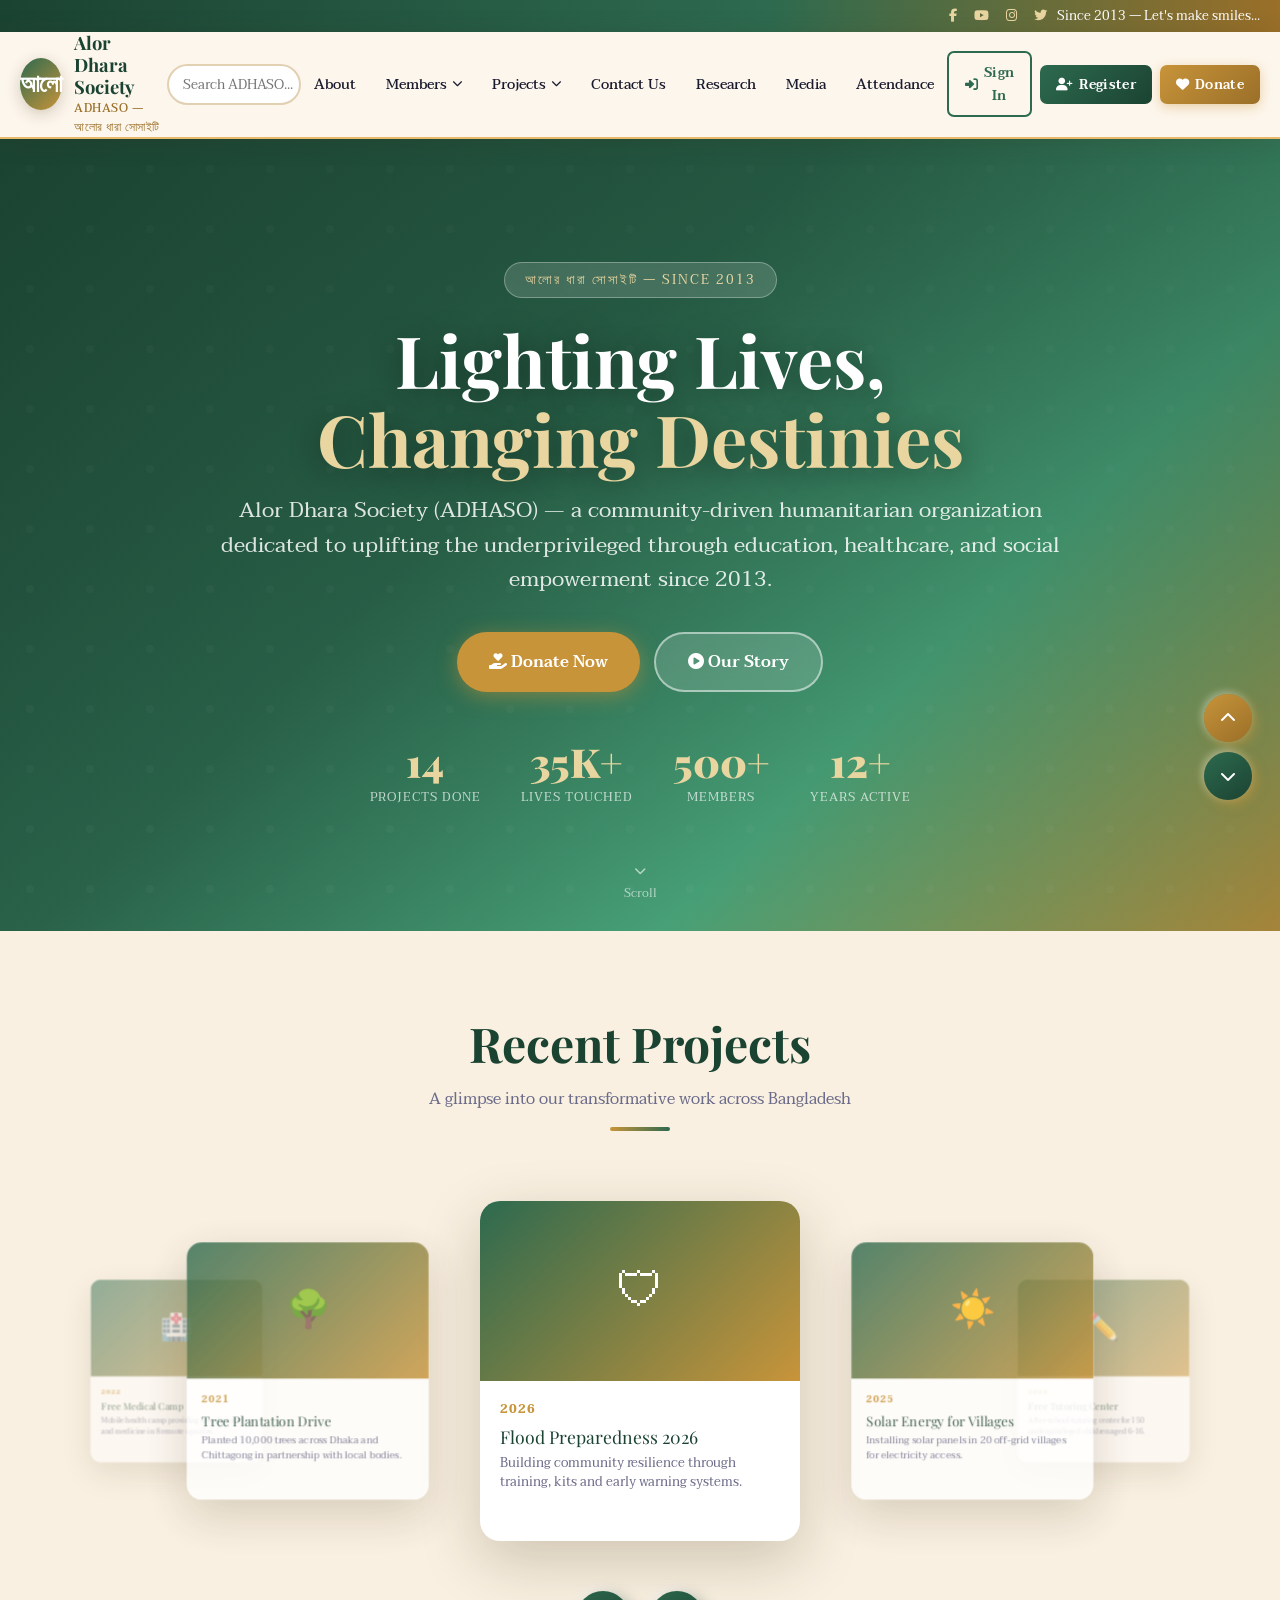
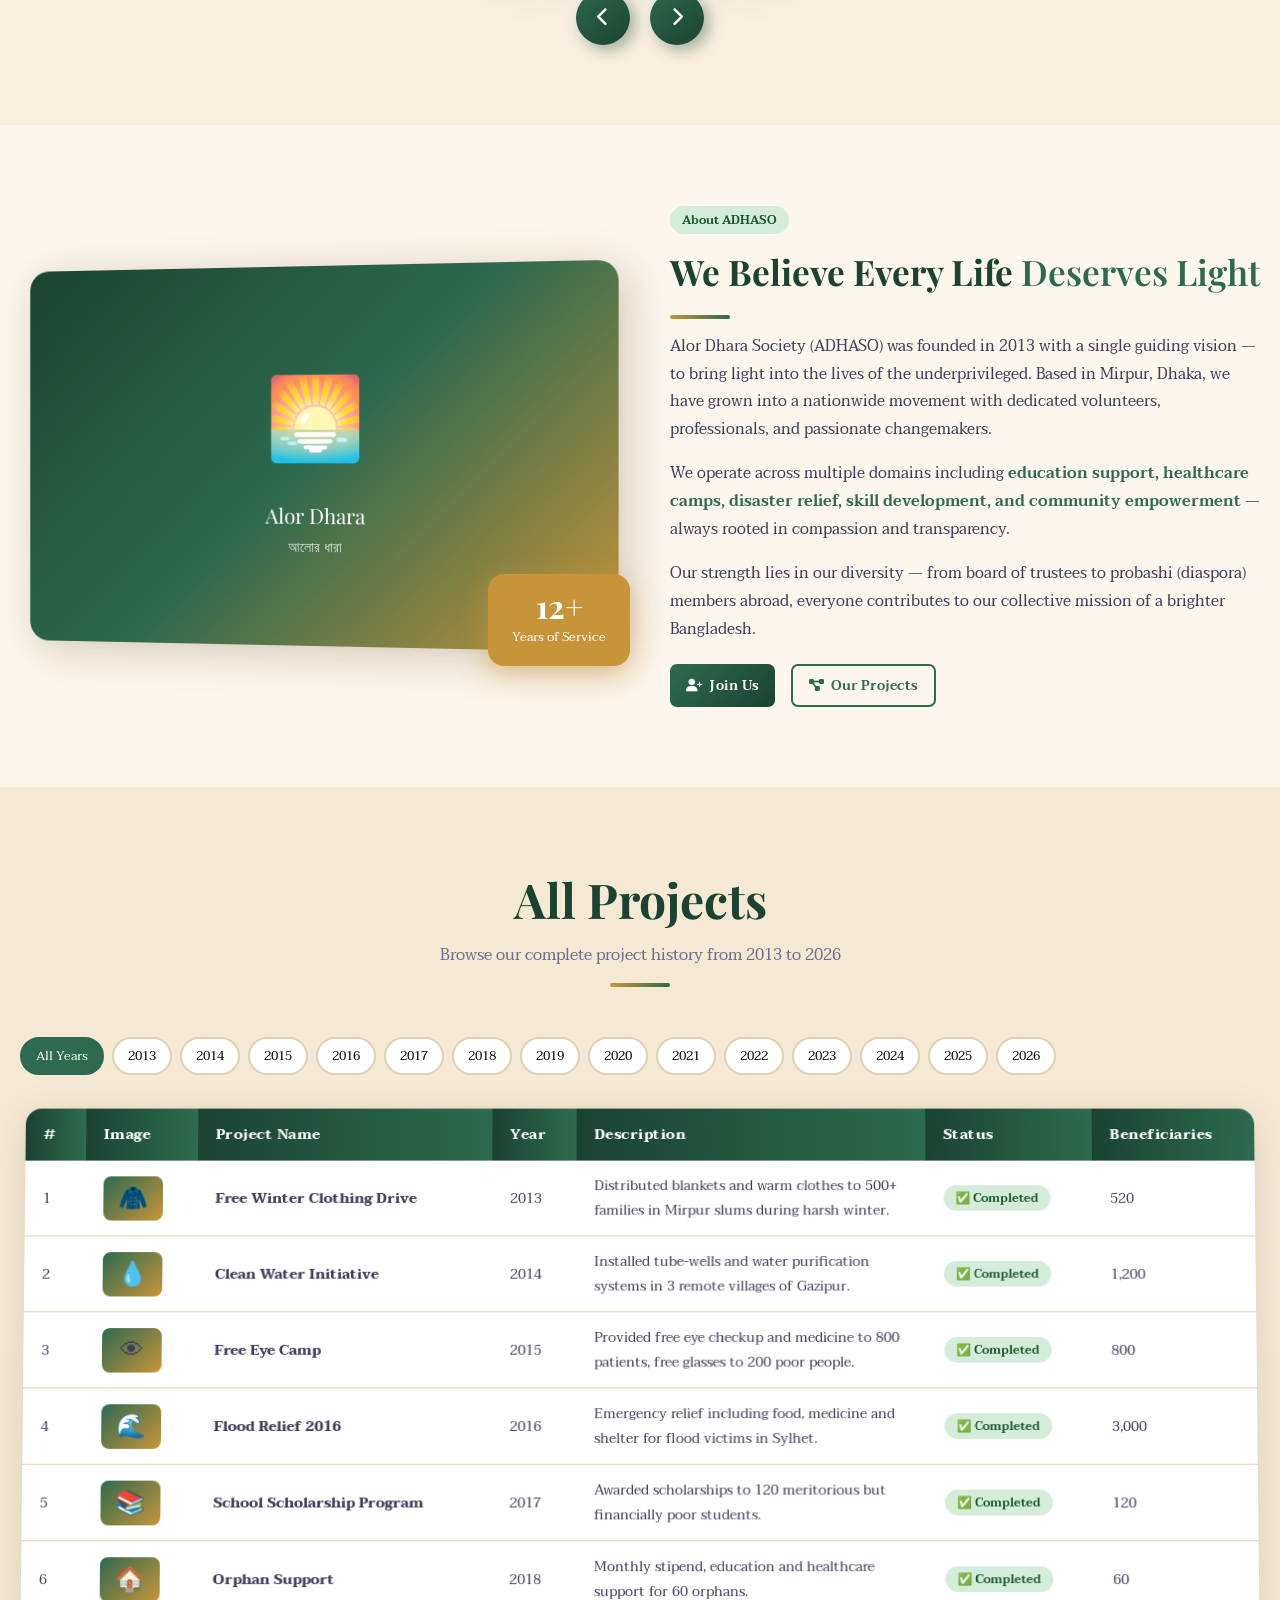
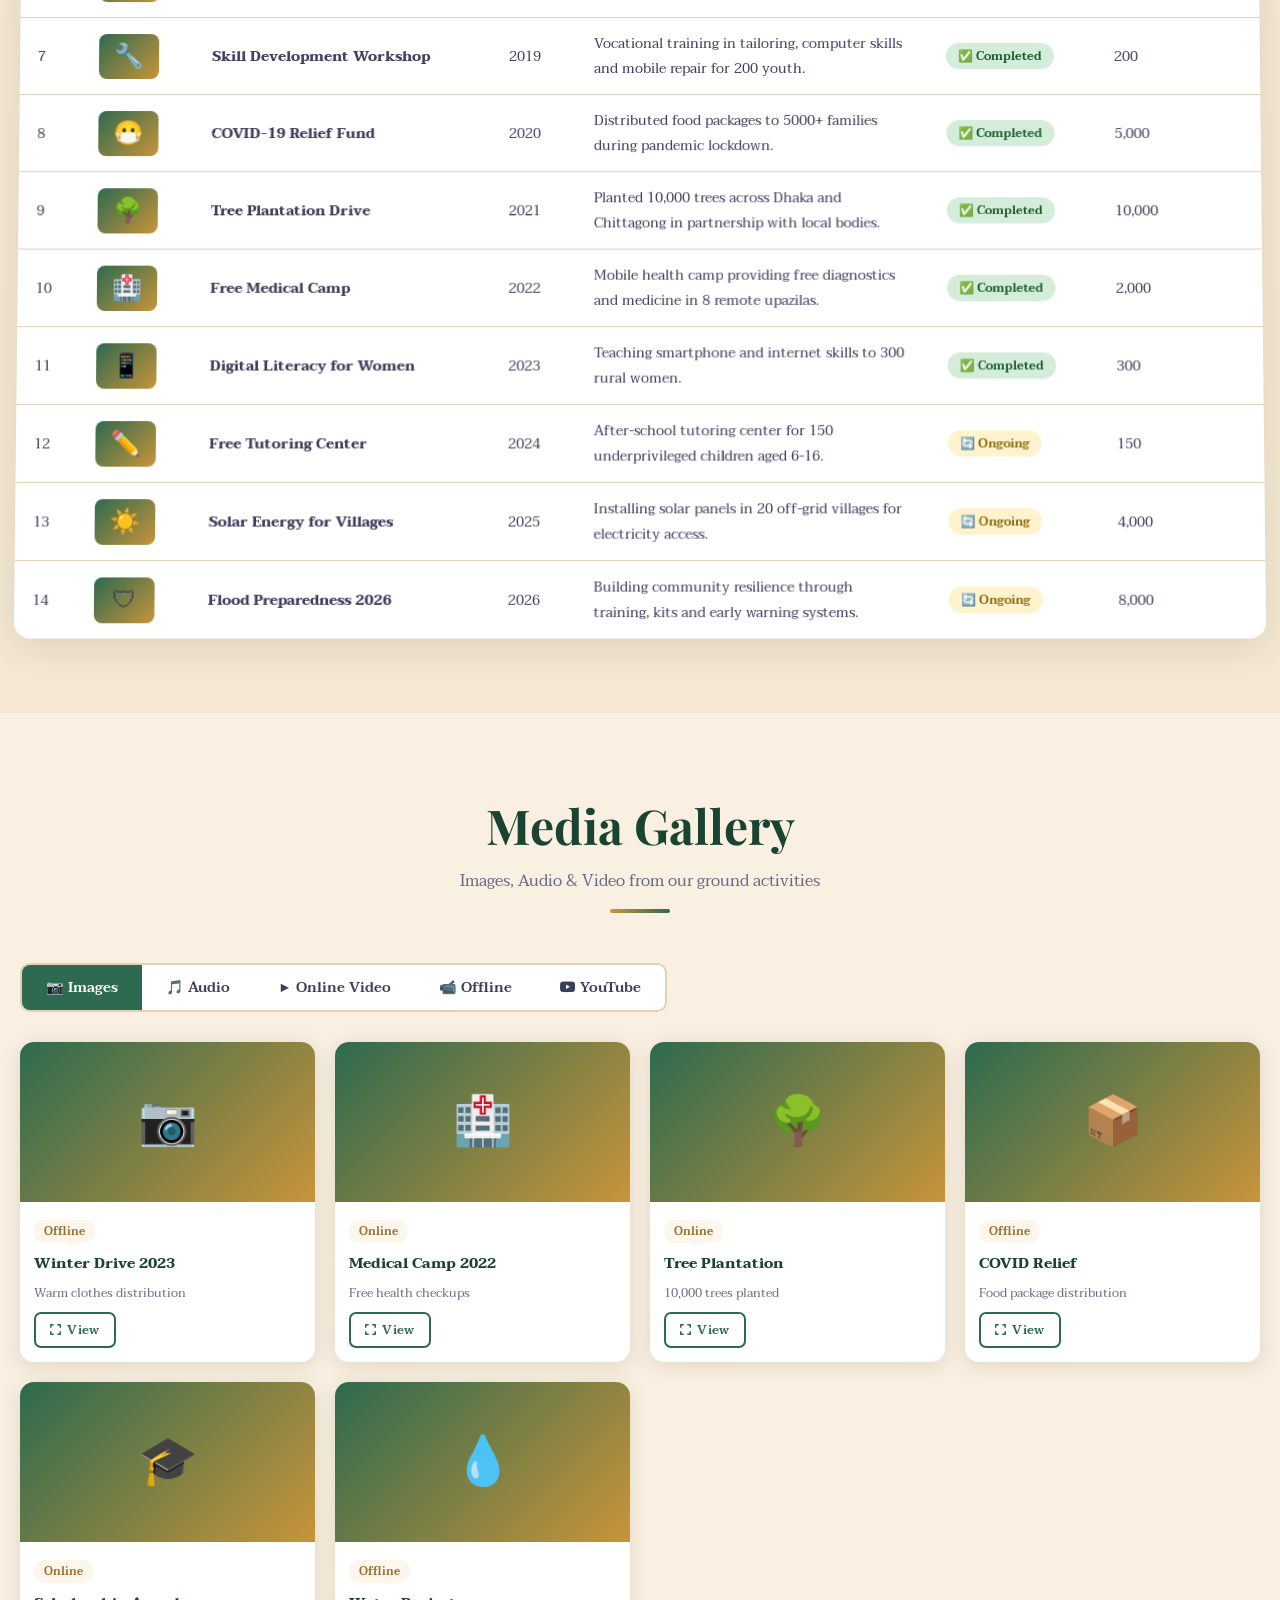
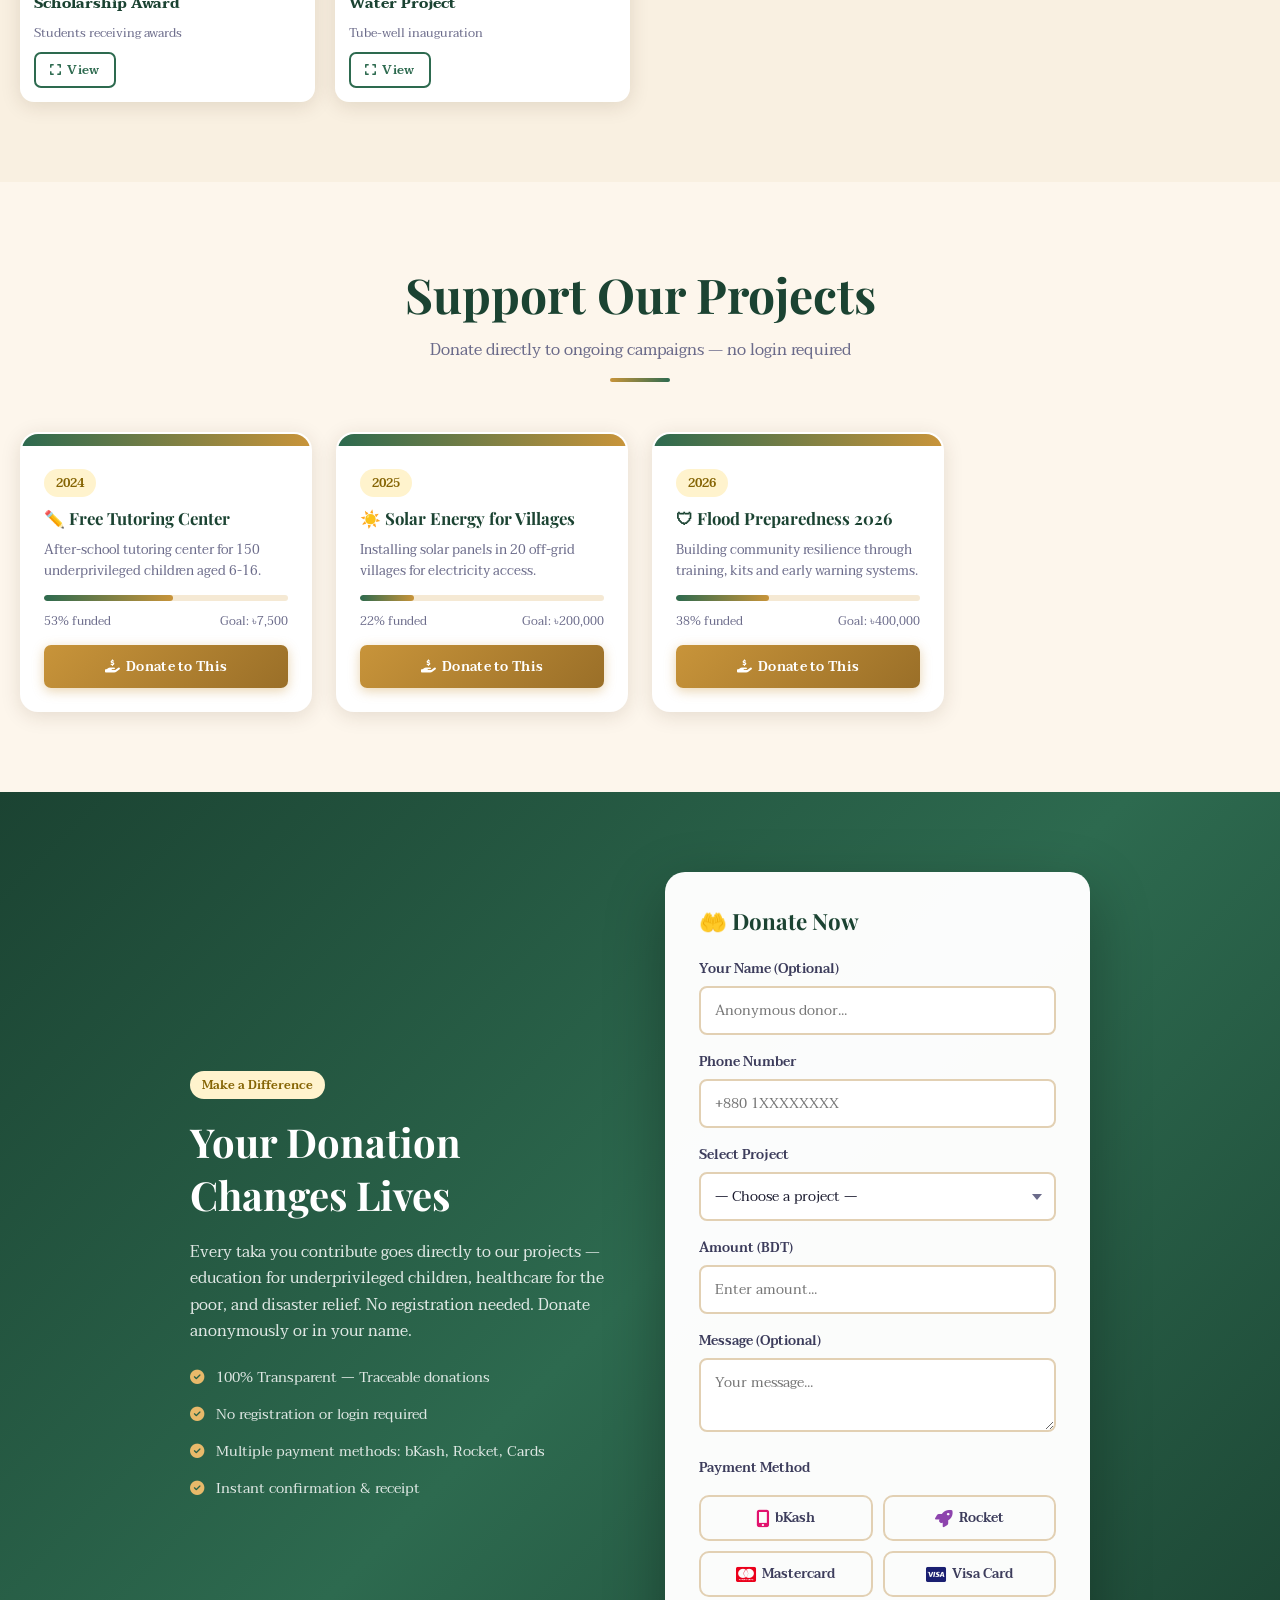
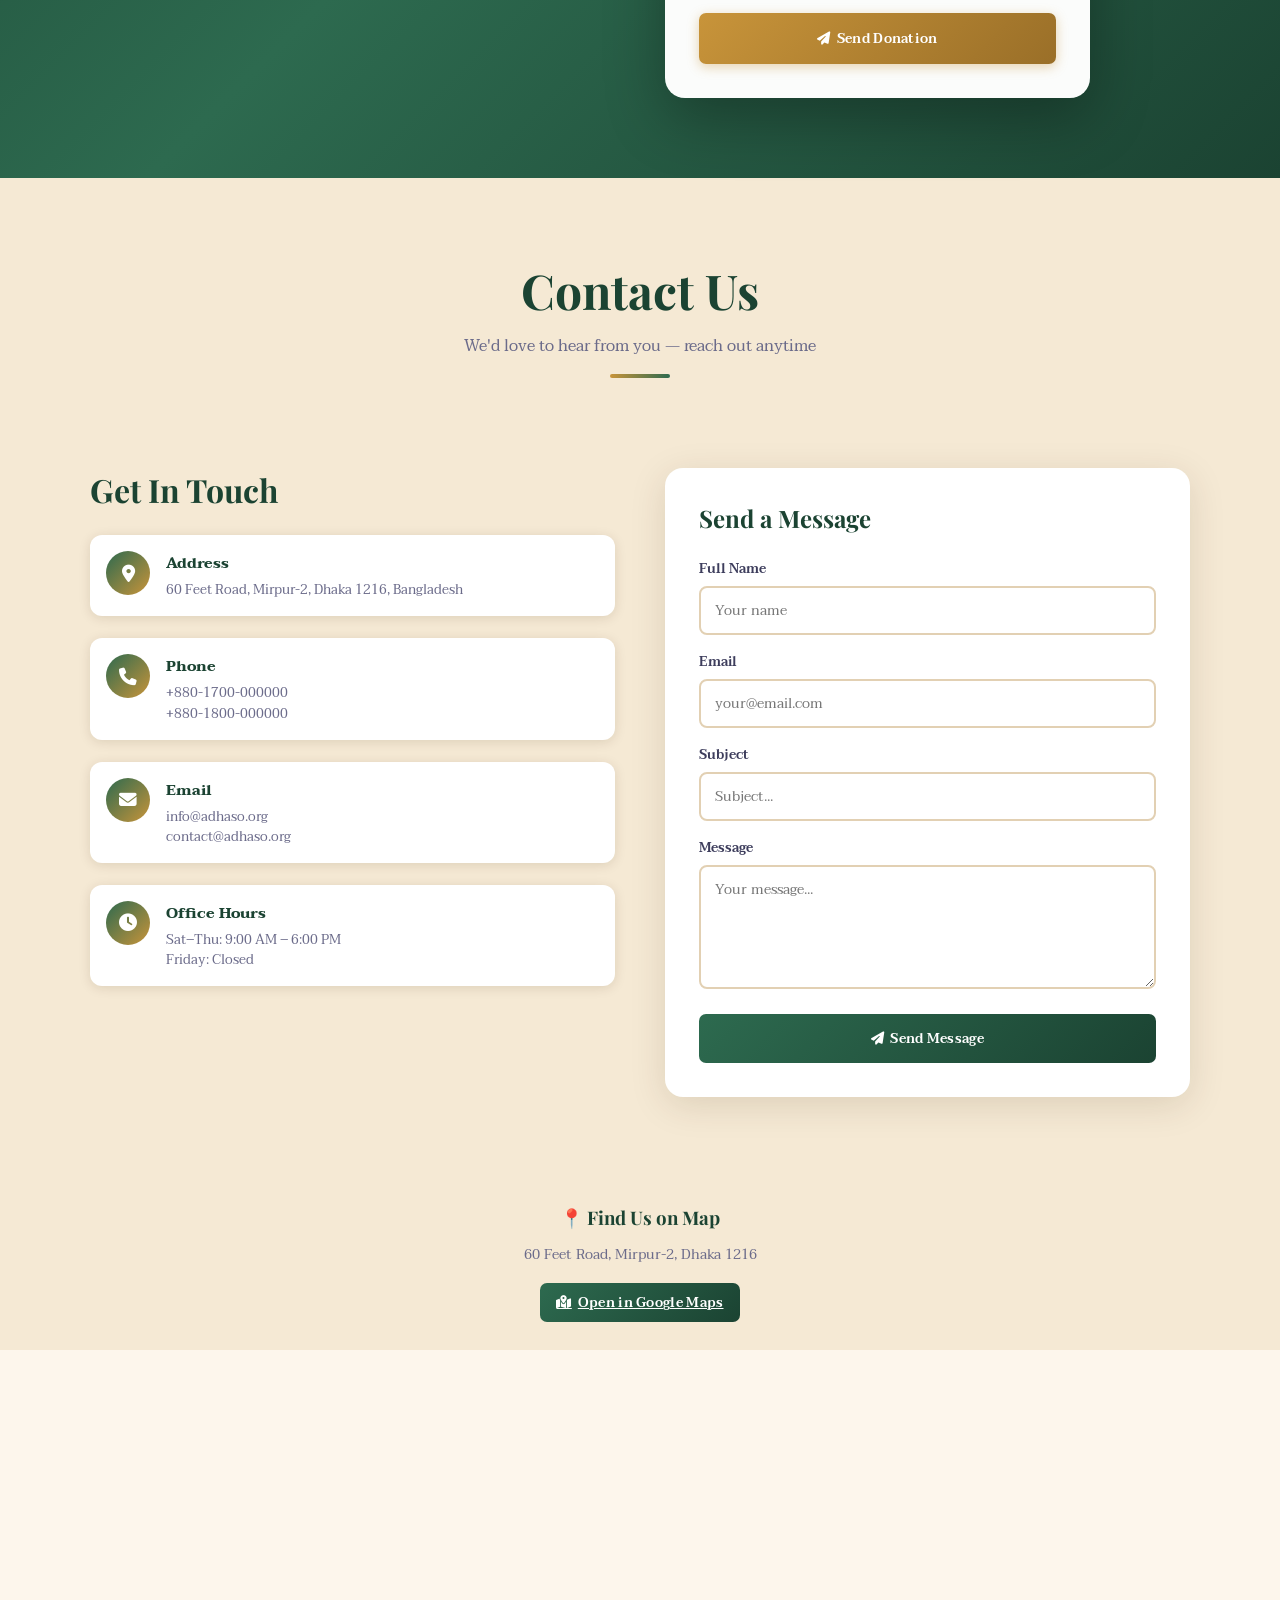
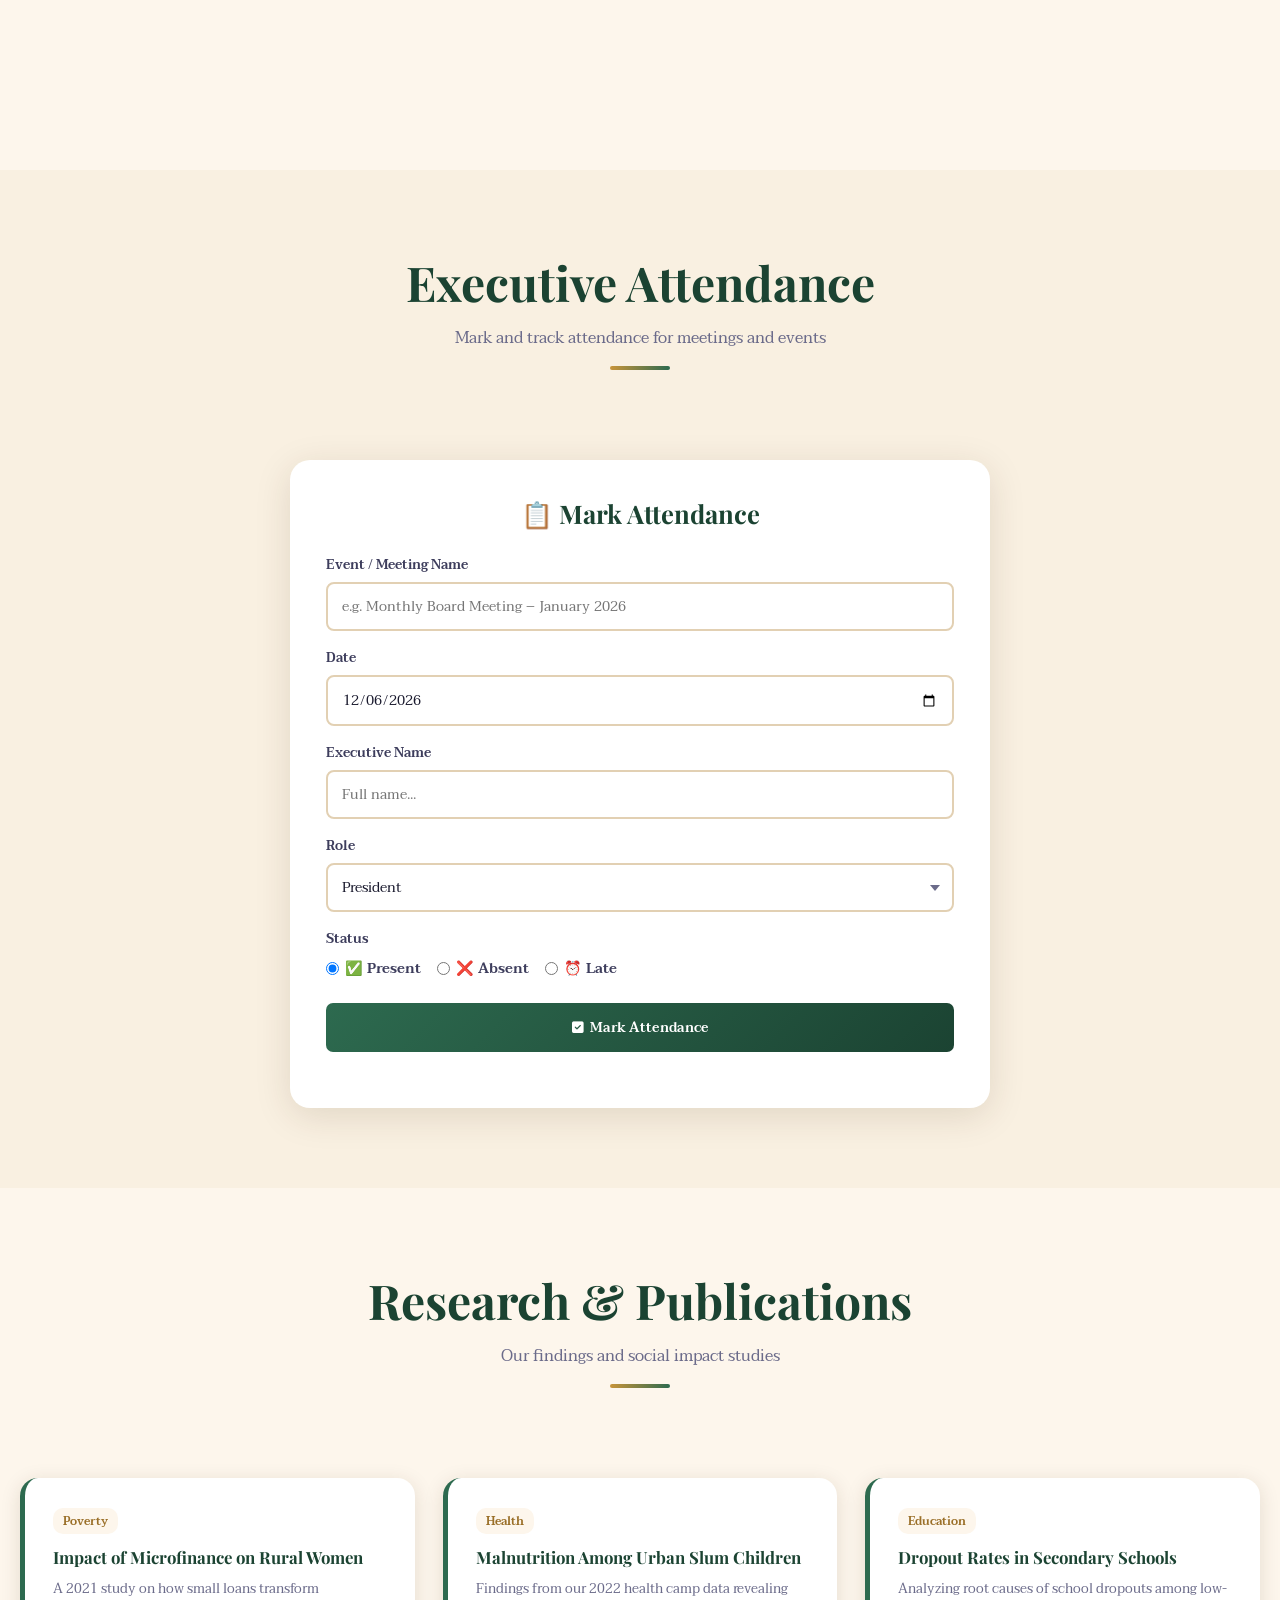
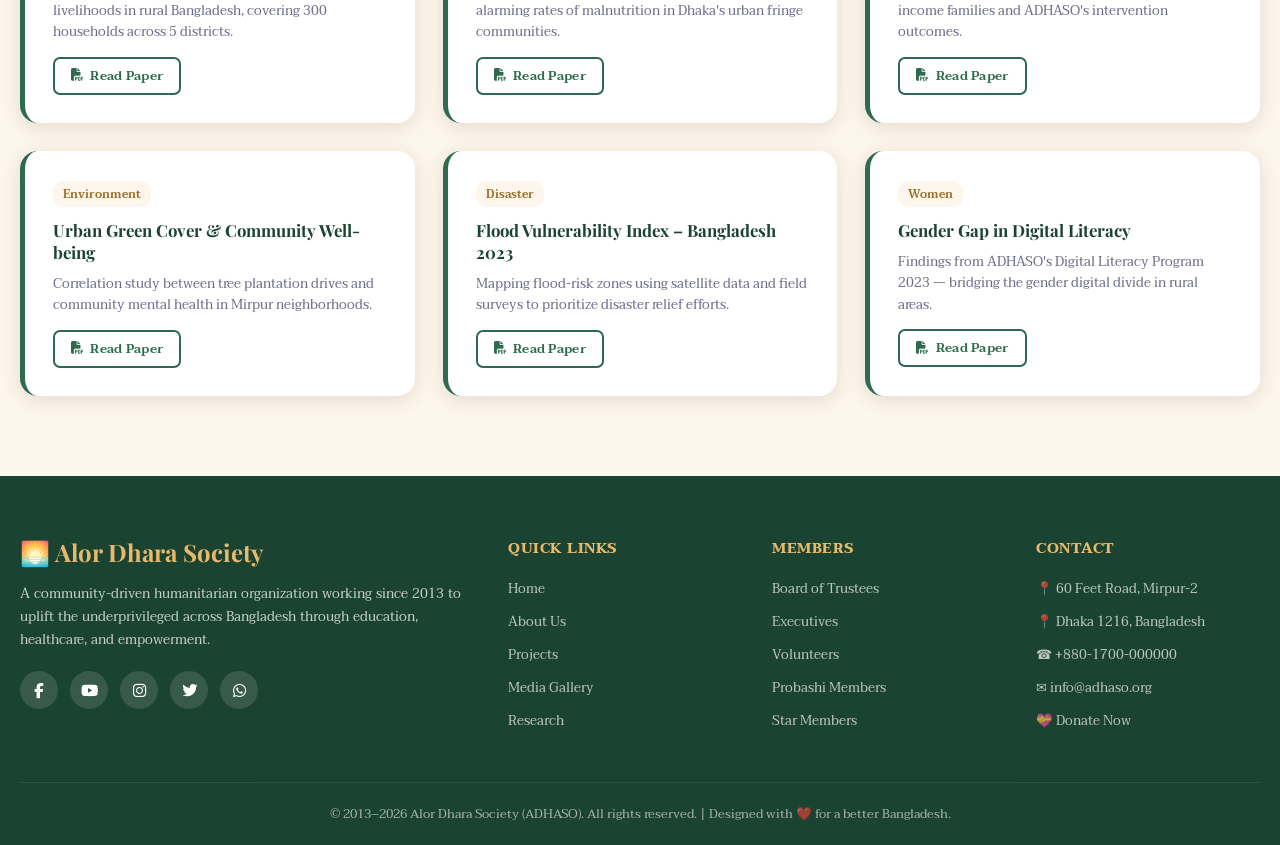
==== commit aeb0edff: "Add files via upload" ====
--- a/index.html
+++ b/index.html
@@ -1,1457 +1,577 @@
-<!DOCTYPE html>
-<html lang="en">
-<head>
-<meta charset="UTF-8">
-<meta name="viewport" content="width=device-width, initial-scale=1.0">
-<title>Alor Dhara Society (ADHASO) - Lighting Lives</title>
-<link href="https://fonts.googleapis.com/css2?family=Playfair+Display:wght@400;700;900&family=Taviraj:wght@300;400;500;600&family=Kalpurush&display=swap" rel="stylesheet">
-<link rel="stylesheet" href="https://cdnjs.cloudflare.com/ajax/libs/font-awesome/6.5.0/css/all.min.css">
-<style>
-:root {
-  --cream: #fdf6ec;
-  --cream-dark: #f5e9d4;
-  --cream-mid: #f9f0e1;
-  --gold: #c8943a;
-  --gold-light: #e8b96a;
-  --gold-dark: #9a6f28;
-  --green: #2d6a4f;
-  --green-light: #52b788;
-  --green-dark: #1b4332;
-  --text-dark: #1a1a2e;
-  --text-mid: #3d3d5c;
-  --text-soft: #6b6b8a;
-  --shadow: rgba(60,40,10,0.13);
-  --shadow-deep: rgba(60,40,10,0.22);
-  --white: #fff;
-  --border: #e2d0b3;
-  --red: #c0392b;
-  --blue: #1565c0;
-}
-*, *::before, *::after { box-sizing: border-box; margin: 0; padding: 0; }
-html { scroll-behavior: smooth; }
-body { font-family: 'Taviraj', serif; background: var(--cream); color: var(--text-dark); overflow-x: hidden; }
-
-/* ===== SCROLLBAR ===== */
-::-webkit-scrollbar { width: 7px; }
-::-webkit-scrollbar-track { background: var(--cream-dark); }
-::-webkit-scrollbar-thumb { background: var(--gold); border-radius: 4px; }
-
-/* ===== TOPBAR ===== */
-#topbar {
-  background: linear-gradient(90deg, var(--green-dark) 0%, var(--green) 60%, var(--gold-dark) 100%);
-  color: #fff; font-size:.82rem; padding: 5px 20px;
-  display:flex; justify-content:space-between; align-items:center; flex-wrap:wrap; gap:4px;
-}
-#topbar a { color:#e8d5a0; text-decoration:none; margin:0 7px; }
-#topbar a:hover { color:#fff; }
-
-/* ===== NAVBAR ===== */
-header {
-  position: sticky; top:0; z-index:1000;
-  background: rgba(253,246,236,0.97);
-  backdrop-filter: blur(12px);
-  box-shadow: 0 2px 24px var(--shadow);
-  border-bottom: 2px solid var(--gold-light);
-}
-.nav-container {
-  max-width:1400px; margin:0 auto;
-  display:flex; align-items:center; justify-content:space-between; padding:0 20px; min-height:70px;
-}
-.logo { display:flex; align-items:center; gap:12px; text-decoration:none; }
-.logo-icon {
-  width:52px; height:52px; border-radius:50%;
-  background: linear-gradient(135deg, var(--green), var(--gold));
-  display:flex; align-items:center; justify-content:center;
-  font-size:1.5rem; color:#fff; box-shadow: 0 4px 15px var(--shadow-deep);
-  font-weight:900; letter-spacing:-1px;
-}
-.logo-text { line-height:1.2; }
-.logo-text strong { display:block; font-family:'Playfair Display',serif; font-size:1.15rem; color:var(--green-dark); }
-.logo-text span { font-size:.73rem; color:var(--gold-dark); font-weight:500; letter-spacing:.5px; }
-
-nav { display:flex; align-items:center; gap:4px; }
-.nav-link {
-  position:relative; padding:8px 13px; font-size:.88rem; font-weight:500;
-  color:var(--text-dark); text-decoration:none; border-radius:6px;
-  transition:all .2s; cursor:pointer; white-space:nowrap;
-  display:flex; align-items:center; gap:5px;
-}
-.nav-link:hover, .nav-link.active { background:var(--green); color:#fff; }
-.nav-link i.fa-chevron-down { font-size:.65rem; transition:transform .2s; }
-.nav-link:hover i.fa-chevron-down { transform:rotate(180deg); }
-
-/* Dropdown */
-.dropdown { position:relative; }
-.dropdown-menu {
-  position:absolute; top:calc(100% + 6px); left:0; min-width:210px;
-  background:#fff; border-radius:10px;
-  box-shadow: 0 8px 32px var(--shadow-deep);
-  border:1px solid var(--border); padding:6px 0;
-  opacity:0; visibility:hidden; transform:translateY(-8px);
-  transition:all .22s; z-index:2000;
-}
-.dropdown:hover .dropdown-menu { opacity:1; visibility:visible; transform:translateY(0); }
-.dropdown-item {
-  display:flex; align-items:center; justify-content:space-between;
-  padding:9px 18px; font-size:.85rem; color:var(--text-mid);
-  cursor:pointer; transition:background .15s; gap:6px; text-decoration:none;
-}
-.dropdown-item:hover { background:var(--cream); color:var(--green); }
-
-/* Sub-dropdown */
-.sub-dropdown { position:relative; }
-.sub-menu {
-  position:absolute; left:100%; top:0; min-width:200px;
-  background:#fff; border-radius:10px;
-  box-shadow: 0 8px 32px var(--shadow-deep);
-  border:1px solid var(--border); padding:6px 0;
-  opacity:0; visibility:hidden; transform:translateX(-8px);
-  transition:all .22s; z-index:2001;
-}
-.sub-dropdown:hover .sub-menu { opacity:1; visibility:visible; transform:translateX(0); }
-
-/* Top right buttons */
-.nav-actions { display:flex; align-items:center; gap:8px; }
-.btn {
-  padding:8px 16px; border-radius:7px; font-size:.83rem; font-weight:600;
-  border:none; cursor:pointer; transition:all .2s; font-family:'Taviraj',serif; letter-spacing:.3px;
-  display:inline-flex; align-items:center; gap:6px;
-}
-.btn-outline { background:transparent; border:2px solid var(--green); color:var(--green); }
-.btn-outline:hover { background:var(--green); color:#fff; }
-.btn-gold { background:linear-gradient(135deg,var(--gold),var(--gold-dark)); color:#fff; box-shadow:0 3px 12px rgba(200,148,58,.4); }
-.btn-gold:hover { box-shadow:0 5px 20px rgba(200,148,58,.6); transform:translateY(-1px); }
-.btn-green { background:linear-gradient(135deg,var(--green),var(--green-dark)); color:#fff; }
-.btn-green:hover { transform:translateY(-1px); box-shadow:0 5px 18px rgba(45,106,79,.4); }
-.btn-red { background:linear-gradient(135deg,#e53935,#b71c1c); color:#fff; }
-
-/* Search bar */
-.search-wrap { display:flex; align-items:center; background:#fff; border:2px solid var(--border); border-radius:24px; overflow:hidden; transition:border .2s; }
-.search-wrap:focus-within { border-color:var(--green); }
-#searchInput { border:none; outline:none; padding:7px 14px; font-size:.84rem; width:160px; background:transparent; font-family:'Taviraj',serif; }
-#searchBtn { background:var(--green); border:none; padding:7px 13px; cursor:pointer; color:#fff; border-radius:0 22px 22px 0; transition:background .2s; }
-#searchBtn:hover { background:var(--green-dark); }
-
-/* ===== HERO ===== */
-#hero {
-  min-height: 88vh; position:relative; overflow:hidden;
-  display:flex; align-items:center; justify-content:center;
-  background: linear-gradient(135deg, #1b4332 0%, #2d6a4f 40%, #52b788 70%, #c8943a 100%);
-}
-.hero-bg {
-  position:absolute; inset:0;
-  background: url("data:image/svg+xml,%3Csvg width='60' height='60' viewBox='0 0 60 60' xmlns='http://www.w3.org/2000/svg'%3E%3Cg fill='none' fill-rule='evenodd'%3E%3Cg fill='%23ffffff' fill-opacity='0.04'%3E%3Ccircle cx='30' cy='30' r='4'/%3E%3C/g%3E%3C/g%3E%3C/svg%3E");
-}
-.hero-overlay { position:absolute; inset:0; background:linear-gradient(180deg, rgba(27,67,50,.5) 0%, rgba(27,67,50,.2) 100%); }
-.hero-content { position:relative; z-index:2; text-align:center; padding:40px 20px; max-width:900px; }
-.hero-badge {
-  display:inline-block; background:rgba(255,255,255,.15); color:#e8d5a0;
-  border:1px solid rgba(255,255,255,.3); border-radius:30px; padding:6px 20px;
-  font-size:.82rem; letter-spacing:2px; text-transform:uppercase; margin-bottom:22px;
-  backdrop-filter:blur(8px);
-}
-.hero-title {
-  font-family:'Playfair Display',serif; font-size:clamp(2.2rem,6vw,4.5rem);
-  color:#fff; line-height:1.1; margin-bottom:16px; text-shadow:0 4px 30px rgba(0,0,0,.4);
-}
-.hero-title span { color:#e8d5a0; }
-.hero-sub { font-size:clamp(1rem,2vw,1.35rem); color:rgba(255,255,255,.85); margin-bottom:34px; line-height:1.6; }
-.hero-btns { display:flex; gap:14px; justify-content:center; flex-wrap:wrap; }
-.hero-btn {
-  padding:14px 32px; border-radius:40px; font-size:1rem; font-weight:600;
-  cursor:pointer; border:none; font-family:'Taviraj',serif; transition:all .25s;
-}
-.hero-btn-primary { background:var(--gold); color:#fff; box-shadow:0 4px 20px rgba(200,148,58,.5); }
-.hero-btn-primary:hover { transform:translateY(-3px); box-shadow:0 8px 30px rgba(200,148,58,.6); }
-.hero-btn-secondary { background:rgba(255,255,255,.15); color:#fff; border:2px solid rgba(255,255,255,.5); backdrop-filter:blur(8px); }
-.hero-btn-secondary:hover { background:rgba(255,255,255,.25); transform:translateY(-3px); }
-.hero-stats {
-  display:flex; gap:40px; justify-content:center; margin-top:50px; flex-wrap:wrap;
-}
-.stat-item { text-align:center; }
-.stat-num { font-family:'Playfair Display',serif; font-size:2.5rem; color:#e8d5a0; font-weight:900; line-height:1; }
-.stat-lbl { font-size:.78rem; color:rgba(255,255,255,.7); letter-spacing:1px; text-transform:uppercase; margin-top:4px; }
-
-/* Scroll indicator */
-.scroll-indicator {
-  position:absolute; bottom:28px; left:50%; transform:translateX(-50%);
-  display:flex; flex-direction:column; align-items:center; gap:6px; color:rgba(255,255,255,.6); font-size:.75rem;
-  animation: bounce 2s infinite;
-}
-@keyframes bounce { 0%,100%{transform:translateX(-50%) translateY(0)} 50%{transform:translateX(-50%) translateY(-8px)} }
-
-/* ===== 3D SWIPER (Recent Projects) ===== */
-.swiper-section { padding:80px 20px; background:var(--cream-mid); overflow:hidden; }
-.section-title { text-align:center; margin-bottom:50px; }
-.section-title h2 { font-family:'Playfair Display',serif; font-size:clamp(1.8rem,4vw,3rem); color:var(--green-dark); }
-.section-title p { color:var(--text-soft); margin-top:10px; font-size:1rem; }
-.section-title .title-line { width:60px; height:4px; background:linear-gradient(90deg,var(--gold),var(--green)); border-radius:2px; margin:14px auto 0; }
-
-.swiper-3d-container { position:relative; height:380px; perspective:1200px; max-width:1100px; margin:0 auto; }
-.swiper-3d-track { position:absolute; width:100%; height:100%; transform-style:preserve-3d; transition:transform .6s cubic-bezier(.25,.46,.45,.94); }
-.swiper-card {
-  position:absolute; width:320px; height:340px; border-radius:20px; overflow:hidden;
-  background:#fff; box-shadow:0 20px 60px var(--shadow-deep);
-  left:50%; top:50%; transform:translate(-50%,-50%);
-  transition:all .6s cubic-bezier(.25,.46,.45,.94);
-  cursor:pointer;
-}
-.swiper-card .card-img { width:100%; height:180px; object-fit:cover; background:linear-gradient(135deg,var(--green),var(--gold)); display:flex; align-items:center; justify-content:center; font-size:3rem; color:#fff; }
-.swiper-card .card-body { padding:18px 20px; }
-.swiper-card .card-year { font-size:.75rem; color:var(--gold); font-weight:700; letter-spacing:1px; text-transform:uppercase; }
-.swiper-card .card-title { font-family:'Playfair Display',serif; font-size:1.1rem; color:var(--green-dark); margin:6px 0; }
-.swiper-card .card-desc { font-size:.82rem; color:var(--text-soft); line-height:1.5; }
-
-/* 3D up/down buttons */
-.swiper-nav { display:flex; justify-content:center; gap:20px; margin-top:30px; }
-.swiper-btn-3d {
-  width:54px; height:54px; border-radius:50%; border:none; cursor:pointer;
-  font-size:1.2rem; font-weight:700; color:#fff;
-  background: linear-gradient(145deg, var(--green), var(--green-dark));
-  box-shadow: 5px 5px 15px rgba(27,67,50,.4), -3px -3px 10px rgba(255,255,255,.5);
-  transition:all .2s; display:flex; align-items:center; justify-content:center;
-}
-.swiper-btn-3d:hover { transform:translateY(-4px); box-shadow:5px 9px 20px rgba(27,67,50,.5); }
-.swiper-btn-3d:active { transform:translateY(2px); box-shadow:2px 2px 8px rgba(27,67,50,.4); }
-
-/* ===== SECTION WRAPPER ===== */
-.section { padding:80px 20px; max-width:1300px; margin:0 auto; }
-.full-section { padding:80px 20px; }
-.full-section .section { padding:0; }
-
-/* ===== ABOUT ===== */
-#about { background:var(--cream); }
-.about-grid { display:grid; grid-template-columns:1fr 1fr; gap:60px; align-items:center; }
-.about-img-wrap { position:relative; }
-.about-img-box {
-  width:100%; border-radius:20px; overflow:hidden;
-  background:linear-gradient(135deg,var(--green-dark),var(--green),var(--gold));
-  height:380px; display:flex; align-items:center; justify-content:center; font-size:5rem; color:#fff;
-  box-shadow: 8px 8px 40px var(--shadow-deep);
-  transform: perspective(800px) rotateY(-5deg);
-  transition:transform .4s;
-}
-.about-img-box:hover { transform: perspective(800px) rotateY(0deg); }
-.about-badge {
-  position:absolute; bottom:-20px; right:-20px;
-  background:var(--gold); color:#fff; border-radius:16px;
-  padding:16px 24px; box-shadow:0 8px 28px rgba(200,148,58,.5);
-  text-align:center;
-}
-.about-badge strong { display:block; font-family:'Playfair Display',serif; font-size:2rem; line-height:1; }
-.about-badge span { font-size:.8rem; }
-.about-text h2 { font-family:'Playfair Display',serif; font-size:2.2rem; color:var(--green-dark); margin-bottom:20px; }
-.about-text p { color:var(--text-mid); line-height:1.8; margin-bottom:16px; font-size:.97rem; }
-.about-text .highlight { color:var(--green); font-weight:600; }
-
-/* ===== PROJECTS ===== */
-#projects { background:var(--cream-dark); }
-.project-table-wrap {
-  border-radius:16px; overflow:hidden; box-shadow:0 8px 40px var(--shadow);
-  transform: perspective(1000px) rotateX(1deg);
-  transition:transform .4s;
-}
-.project-table-wrap:hover { transform: perspective(1000px) rotateX(0deg); }
-.project-table { width:100%; border-collapse:collapse; background:#fff; }
-.project-table th { background:linear-gradient(90deg,var(--green-dark),var(--green)); color:#fff; padding:14px 18px; text-align:left; font-size:.88rem; letter-spacing:.5px; }
-.project-table td { padding:13px 18px; border-bottom:1px solid var(--border); font-size:.88rem; color:var(--text-mid); vertical-align:middle; }
-.project-table tr:hover td { background:var(--cream); }
-.project-table tr:last-child td { border-bottom:none; }
-.status-badge { display:inline-block; padding:3px 12px; border-radius:20px; font-size:.75rem; font-weight:600; }
-.status-done { background:#d4edda; color:#155724; }
-.status-ongoing { background:#fff3cd; color:#856404; }
-.project-img { width:60px; height:45px; border-radius:8px; object-fit:cover; background:linear-gradient(135deg,var(--green),var(--gold)); }
-
-/* Year filter */
-.year-filter { display:flex; gap:8px; flex-wrap:wrap; margin-bottom:28px; }
-.year-btn { padding:6px 14px; border-radius:20px; border:2px solid var(--border); background:#fff; font-size:.8rem; cursor:pointer; transition:all .2s; font-family:'Taviraj',serif; }
-.year-btn:hover, .year-btn.active { background:var(--green); color:#fff; border-color:var(--green); }
-
-/* ===== MEDIA (IMAGE/AUDIO/VIDEO) ===== */
-#media { background:var(--cream-mid); }
-.media-tabs { display:flex; gap:0; margin-bottom:30px; border-radius:10px; overflow:hidden; border:2px solid var(--border); width:fit-content; }
-.media-tab { padding:10px 24px; font-size:.88rem; font-weight:600; cursor:pointer; background:#fff; color:var(--text-mid); border:none; transition:all .2s; font-family:'Taviraj',serif; }
-.media-tab.active { background:var(--green); color:#fff; }
-.media-grid { display:grid; grid-template-columns:repeat(auto-fill,minmax(240px,1fr)); gap:20px; }
-.media-card {
-  border-radius:14px; overflow:hidden; background:#fff;
-  box-shadow:0 4px 20px var(--shadow); transition:transform .3s, box-shadow .3s;
-}
-.media-card:hover { transform:translateY(-6px) scale(1.02); box-shadow:0 12px 35px var(--shadow-deep); }
-.media-card-thumb { width:100%; height:160px; background:linear-gradient(135deg,var(--green),var(--gold)); display:flex; align-items:center; justify-content:center; font-size:3rem; color:#fff; }
-.media-card-body { padding:14px; }
-.media-card-body h4 { font-size:.9rem; color:var(--green-dark); margin-bottom:6px; }
-.media-card-body p { font-size:.78rem; color:var(--text-soft); }
-.media-card-body .media-type { display:inline-block; font-size:.7rem; padding:2px 10px; border-radius:10px; background:var(--cream); color:var(--gold-dark); font-weight:600; margin-bottom:8px; }
-
-/* ===== DONATE/SUGGEST ===== */
-#donate-section { background:linear-gradient(135deg,var(--green-dark) 0%,var(--green) 50%,#1b4332 100%); padding:80px 20px; }
-.donate-inner { max-width:900px; margin:0 auto; display:grid; grid-template-columns:1fr 1fr; gap:50px; align-items:center; }
-.donate-text { color:#fff; }
-.donate-text h2 { font-family:'Playfair Display',serif; font-size:2.5rem; margin-bottom:18px; }
-.donate-text p { opacity:.85; line-height:1.7; font-size:.98rem; margin-bottom:20px; }
-.donate-form-card { background:rgba(255,255,255,.98); border-radius:20px; padding:34px; box-shadow:0 20px 60px rgba(0,0,0,.3); }
-.donate-form-card h3 { font-family:'Playfair Display',serif; font-size:1.4rem; color:var(--green-dark); margin-bottom:22px; }
-.form-group { margin-bottom:16px; }
-.form-group label { display:block; font-size:.82rem; color:var(--text-mid); margin-bottom:6px; font-weight:600; }
-.form-input {
-  width:100%; padding:10px 14px; border:2px solid var(--border); border-radius:8px;
-  font-size:.88rem; font-family:'Taviraj',serif; background:#fff; color:var(--text-dark);
-  transition:border .2s; outline:none;
-}
-.form-input:focus { border-color:var(--green); }
-.form-select { appearance:none; background-image:url("data:image/svg+xml,%3Csvg xmlns='http://www.w3.org/2000/svg' width='10' height='6'%3E%3Cpath d='M0 0l5 6 5-6z' fill='%236b6b8a'/%3E%3C/svg%3E"); background-repeat:no-repeat; background-position:right 12px center; padding-right:34px; }
-.payment-methods { display:grid; grid-template-columns:1fr 1fr; gap:10px; margin:16px 0; }
-.pay-method {
-  padding:10px; border:2px solid var(--border); border-radius:10px;
-  cursor:pointer; transition:all .2s; text-align:center; font-size:.82rem; font-weight:600; color:var(--text-mid);
-  display:flex; align-items:center; justify-content:center; gap:6px;
-}
-.pay-method.selected, .pay-method:hover { border-color:var(--green); color:var(--green); background:var(--cream); }
-.pay-method i { font-size:1.1rem; }
-
-/* ===== SUGGESTION SECTION ===== */
-#suggestions { background:var(--cream); padding:80px 20px; }
-.suggest-grid { display:grid; grid-template-columns:repeat(auto-fill,minmax(280px,1fr)); gap:24px; max-width:1300px; margin:0 auto; }
-.suggest-card {
-  background:#fff; border-radius:18px; overflow:hidden;
-  box-shadow:0 4px 20px var(--shadow); transition:all .3s;
-  border:2px solid transparent;
-}
-.suggest-card:hover { transform:translateY(-6px); box-shadow:0 14px 40px var(--shadow-deep); border-color:var(--gold-light); }
-.suggest-card-top { height:12px; background:linear-gradient(90deg,var(--green),var(--gold)); }
-.suggest-card-body { padding:22px; }
-.suggest-card-body h4 { font-family:'Playfair Display',serif; font-size:1.05rem; color:var(--green-dark); margin-bottom:10px; }
-.suggest-card-body p { font-size:.83rem; color:var(--text-soft); line-height:1.6; margin-bottom:14px; }
-.progress-bar { height:6px; background:var(--cream-dark); border-radius:3px; margin-bottom:10px; overflow:hidden; }
-.progress-fill { height:100%; background:linear-gradient(90deg,var(--green),var(--gold)); border-radius:3px; transition:width 1s; }
-.progress-text { display:flex; justify-content:space-between; font-size:.75rem; color:var(--text-soft); margin-bottom:14px; }
-
-/* ===== CONTACT ===== */
-#contact { background:var(--cream-dark); padding:80px 20px; }
-.contact-grid { display:grid; grid-template-columns:1fr 1fr; gap:50px; max-width:1100px; margin:0 auto; }
-.contact-info { }
-.contact-info h2 { font-family:'Playfair Display',serif; font-size:2rem; color:var(--green-dark); margin-bottom:24px; }
-.contact-item { display:flex; align-items:flex-start; gap:16px; margin-bottom:22px; padding:16px; background:#fff; border-radius:12px; box-shadow:0 2px 12px var(--shadow); transition:transform .2s; }
-.contact-item:hover { transform:translateX(6px); }
-.contact-icon { width:44px; height:44px; border-radius:50%; background:linear-gradient(135deg,var(--green),var(--gold)); display:flex; align-items:center; justify-content:center; color:#fff; font-size:1.1rem; flex-shrink:0; }
-.contact-item-text h4 { font-size:.92rem; font-weight:700; color:var(--green-dark); margin-bottom:4px; }
-.contact-item-text p { font-size:.84rem; color:var(--text-soft); line-height:1.5; }
-.contact-form-card { background:#fff; border-radius:18px; padding:34px; box-shadow:0 8px 36px var(--shadow); }
-.contact-form-card h3 { font-family:'Playfair Display',serif; font-size:1.5rem; color:var(--green-dark); margin-bottom:24px; }
-
-/* ===== MAP ===== */
-#map-section { padding:0; }
-.map-container { width:100%; height:420px; border:0; display:block; }
-.map-btn-wrap { text-align:center; padding:28px; background:var(--cream-dark); }
-
-/* ===== ATTENDANCE ===== */
-#attendance { background:var(--cream-mid); padding:80px 20px; }
-.attendance-card { max-width:700px; margin:0 auto; background:#fff; border-radius:20px; padding:36px; box-shadow:0 8px 36px var(--shadow); }
-.attendance-card h3 { font-family:'Playfair Display',serif; font-size:1.6rem; color:var(--green-dark); margin-bottom:24px; text-align:center; }
-
-/* ===== RESEARCH ===== */
-#research { background:var(--cream); padding:80px 20px; }
-.research-grid { display:grid; grid-template-columns:repeat(auto-fill,minmax(300px,1fr)); gap:28px; max-width:1300px; margin:0 auto; }
-.research-card {
-  background:#fff; border-radius:18px; padding:28px;
-  box-shadow:0 4px 20px var(--shadow); border-left:5px solid var(--green);
-  transition:all .3s;
-}
-.research-card:hover { transform:translateY(-4px) translateX(4px); box-shadow:0 12px 36px var(--shadow-deep); }
-.research-card h4 { font-family:'Playfair Display',serif; font-size:1.05rem; color:var(--green-dark); margin-bottom:10px; }
-.research-card p { font-size:.84rem; color:var(--text-soft); line-height:1.6; }
-.research-tag { display:inline-block; font-size:.72rem; padding:3px 10px; border-radius:10px; background:var(--cream); color:var(--gold-dark); font-weight:600; margin-bottom:12px; }
-
-/* ===== FOOTER ===== */
-footer { background:var(--green-dark); color:#fff; padding:60px 20px 0; }
-.footer-grid { display:grid; grid-template-columns:2fr 1fr 1fr 1fr; gap:40px; max-width:1300px; margin:0 auto; padding-bottom:40px; }
-.footer-brand h3 { font-family:'Playfair Display',serif; font-size:1.5rem; margin-bottom:14px; color:var(--gold-light); }
-.footer-brand p { font-size:.85rem; opacity:.75; line-height:1.7; margin-bottom:20px; }
-.footer-socials { display:flex; gap:12px; }
-.social-btn { width:38px; height:38px; border-radius:50%; background:rgba(255,255,255,.12); display:flex; align-items:center; justify-content:center; color:#fff; font-size:.95rem; cursor:pointer; transition:all .2s; text-decoration:none; }
-.social-btn:hover { background:var(--gold); transform:translateY(-3px); }
-.footer-col h4 { font-size:.9rem; font-weight:700; color:var(--gold-light); letter-spacing:.5px; margin-bottom:16px; text-transform:uppercase; }
-.footer-col a { display:block; font-size:.84rem; opacity:.7; margin-bottom:10px; color:#fff; text-decoration:none; transition:opacity .2s, padding .2s; }
-.footer-col a:hover { opacity:1; padding-left:6px; }
-.footer-bottom { border-top:1px solid rgba(255,255,255,.12); padding:20px; text-align:center; font-size:.8rem; opacity:.6; max-width:1300px; margin:0 auto; }
-
-/* ===== MODALS ===== */
-.modal-overlay {
-  position:fixed; inset:0; background:rgba(0,0,0,.65); z-index:9000;
-  display:none; align-items:center; justify-content:center; padding:20px;
-  backdrop-filter:blur(6px);
-}
-.modal-overlay.open { display:flex; }
-.modal-box {
-  background:#fff; border-radius:24px; max-width:650px; width:100%;
-  max-height:90vh; overflow-y:auto; box-shadow:0 30px 80px rgba(0,0,0,.4);
-  animation: modalIn .35s cubic-bezier(.34,1.56,.64,1);
-}
-@keyframes modalIn { from{opacity:0;transform:scale(.85) translateY(30px)} to{opacity:1;transform:scale(1) translateY(0)} }
-.modal-header {
-  padding:28px 32px 20px; border-bottom:1px solid var(--border);
-  display:flex; align-items:center; justify-content:space-between;
-  background:linear-gradient(135deg,var(--green-dark),var(--green));
-  border-radius:24px 24px 0 0;
-}
-.modal-header h3 { font-family:'Playfair Display',serif; font-size:1.5rem; color:#fff; }
-.modal-close { background:rgba(255,255,255,.2); border:none; width:36px; height:36px; border-radius:50%; cursor:pointer; color:#fff; font-size:1.1rem; display:flex; align-items:center; justify-content:center; transition:background .2s; }
-.modal-close:hover { background:rgba(255,255,255,.35); }
-.modal-body { padding:28px 32px; }
-.form-row { display:grid; grid-template-columns:1fr 1fr; gap:14px; }
-.phone-group { display:flex; gap:8px; }
-.phone-cc { width:110px; }
-.spouse-toggle { display:flex; gap:16px; }
-.spouse-toggle label { display:flex; align-items:center; gap:6px; font-size:.88rem; cursor:pointer; }
-
-/* ===== SEARCH RESULTS OVERLAY ===== */
-#searchResults {
-  position:fixed; top:80px; right:20px; background:#fff; border-radius:14px;
-  padding:16px; width:340px; max-height:400px; overflow-y:auto;
-  box-shadow:0 10px 40px var(--shadow-deep); z-index:800; display:none;
-  border:2px solid var(--border);
-}
-.search-result-item { padding:10px; border-bottom:1px solid var(--border); cursor:pointer; border-radius:8px; transition:background .15s; }
-.search-result-item:hover { background:var(--cream); }
-.search-result-item h5 { font-size:.88rem; color:var(--green-dark); }
-.search-result-item p { font-size:.78rem; color:var(--text-soft); }
-
-/* ===== FLOATING 3D BUTTON ===== */
-.float-btn-3d {
-  position:fixed; right:28px; bottom:100px; z-index:500;
-  display:flex; flex-direction:column; gap:10px;
-}
-.float-3d {
-  width:48px; height:48px; border-radius:50%; border:none; cursor:pointer;
-  font-size:1rem; color:#fff; display:flex; align-items:center; justify-content:center;
-  background:linear-gradient(145deg,var(--gold),var(--gold-dark));
-  box-shadow: 4px 4px 12px rgba(200,148,58,.5), -2px -2px 8px rgba(255,255,255,.4);
-  transition:all .2s;
-}
-.float-3d:hover { transform:translateY(-4px); box-shadow:4px 8px 20px rgba(200,148,58,.6); }
-.float-3d:active { transform:translateY(2px); }
-
-/* ===== HAMBURGER ===== */
-.hamburger { display:none; flex-direction:column; gap:5px; cursor:pointer; padding:8px; }
-.hamburger span { display:block; width:26px; height:2px; background:var(--green-dark); border-radius:2px; transition:all .3s; }
-.mobile-nav { display:none; }
-
-/* ===== UTILITY ===== */
-.tag { display:inline-block; padding:4px 12px; border-radius:20px; font-size:.75rem; font-weight:600; }
-.tag-green { background:#d4edda; color:#155724; }
-.tag-gold { background:#fff3cd; color:#856404; }
-.divider { width:60px; height:4px; background:linear-gradient(90deg,var(--gold),var(--green)); border-radius:2px; margin:14px 0; }
-
-/* ===== RESPONSIVE ===== */
-@media(max-width:1100px) {
-  .footer-grid { grid-template-columns:1fr 1fr; }
-  .about-grid, .donate-inner, .contact-grid { grid-template-columns:1fr; gap:36px; }
-}
-@media(max-width:800px) {
-  nav, .nav-actions .btn:not(.btn-gold) { display:none; }
-  .hamburger { display:flex; }
-  .search-wrap { display:none; }
-  .hero-stats { gap:24px; }
-  .stat-num { font-size:2rem; }
-  .footer-grid { grid-template-columns:1fr; }
-  .form-row { grid-template-columns:1fr; }
-  .payment-methods { grid-template-columns:1fr 1fr; }
-}
-@media(max-width:480px) {
-  .nav-container { padding:0 12px; }
-  .logo-text strong { font-size:1rem; }
-  .hero-title { font-size:1.9rem; }
-  .swiper-card { width:280px; height:320px; }
-}
-</style>
-</head>
-<body>
-
-<!-- TOPBAR -->
-<div id="topbar">
-  <span>📍 60 Feet Road, Mirpur-2, Dhaka 1216, Bangladesh &nbsp;|&nbsp; ☎ +880-1700-000000</span>
-  <span>
-    <a href="#"><i class="fab fa-facebook-f"></i></a>
-    <a href="#"><i class="fab fa-youtube"></i></a>
-    <a href="#"><i class="fab fa-instagram"></i></a>
-    <a href="#"><i class="fab fa-twitter"></i></a>
-    Since 2013 — Lighting Lives Together
-  </span>
-</div>
-
-<!-- HEADER -->
-<header>
-  <div class="nav-container">
-    <a class="logo" href="#">
-      <div class="logo-icon">আলো</div>
-      <div class="logo-text">
-        <strong>Alor Dhara Society</strong>
-        <span>ADHASO — আলোর ধারা সোসাইটি</span>
-      </div>
-    </a>
-
-    <!-- Search -->
-    <div class="search-wrap">
-      <input type="text" id="searchInput" placeholder="Search ADHASO..." aria-label="Search">
-      <button id="searchBtn" aria-label="Search Button"><i class="fas fa-search"></i></button>
-    </div>
-
-    <!-- Nav -->
-    <nav id="mainNav">
-      <a class="nav-link" href="#about" onclick="smoothScroll('about')">About</a>
-
-      <!-- Members dropdown -->
-      <div class="dropdown">
-        <span class="nav-link">Members <i class="fas fa-chevron-down"></i></span>
-        <div class="dropdown-menu">
-          <div class="sub-dropdown">
-            <div class="dropdown-item">Board of Trustees <i class="fas fa-chevron-right" style="font-size:.7rem"></i></div>
-            <div class="sub-menu">
-              <div class="dropdown-item" onclick="openInfo('chairman')">Chairman</div>
-              <div class="dropdown-item" onclick="openInfo('trustees')">Trustees</div>
-            </div>
-          </div>
-          <div class="sub-dropdown">
-            <div class="dropdown-item">Executives <i class="fas fa-chevron-right" style="font-size:.7rem"></i></div>
-            <div class="sub-menu">
-              <div class="dropdown-item" onclick="openInfo('executives')">Executives</div>
-              <div class="dropdown-item" onclick="openInfo('sub-executives')">Sub-Executives</div>
-            </div>
-          </div>
-          <div class="sub-dropdown">
-            <div class="dropdown-item">Volunteers <i class="fas fa-chevron-right" style="font-size:.7rem"></i></div>
-            <div class="sub-menu">
-              <div class="dropdown-item" onclick="openInfo('gen-volunteers')">General Volunteers</div>
-              <div class="dropdown-item" onclick="openInfo('supportive-volunteers')">Supportive Volunteers</div>
-            </div>
-          </div>
-          <div class="sub-dropdown">
-            <div class="dropdown-item">Members <i class="fas fa-chevron-right" style="font-size:.7rem"></i></div>
-            <div class="sub-menu">
-              <div class="dropdown-item" onclick="openInfo('special-members')">Special Members</div>
-              <div class="dropdown-item" onclick="openInfo('general-members')">General Members</div>
-              <div class="dropdown-item" onclick="openInfo('supportive-members')">Supportive Members</div>
-            </div>
-          </div>
-          <div class="dropdown-item" onclick="openInfo('probashi')">Probashi Members</div>
-          <div class="sub-dropdown">
-            <div class="dropdown-item">Star Members <i class="fas fa-chevron-right" style="font-size:.7rem"></i></div>
-            <div class="sub-menu">
-              <div class="dropdown-item">⭐ Platinum Member</div>
-              <div class="dropdown-item">🥇 Gold Member</div>
-              <div class="dropdown-item">🥈 Silver Member</div>
-              <div class="dropdown-item">🥉 Bronze Member</div>
-            </div>
-          </div>
-        </div>
-      </div>
-
-      <!-- Projects dropdown -->
-      <div class="dropdown">
-        <span class="nav-link">Projects <i class="fas fa-chevron-down"></i></span>
-        <div class="dropdown-menu" style="max-height:320px;overflow-y:auto;">
-          <div id="yearDropdown"></div>
-        </div>
-      </div>
-
-      <a class="nav-link" href="#contact" onclick="smoothScroll('contact')">Contact Us</a>
-      <a class="nav-link" href="#research" onclick="smoothScroll('research')">Research</a>
-      <a class="nav-link" href="#media" onclick="smoothScroll('media')">Media</a>
-      <a class="nav-link" href="#attendance" onclick="smoothScroll('attendance')">Attendance</a>
-    </nav>
-
-    <!-- Action buttons -->
-    <div class="nav-actions">
-      <button class="btn btn-outline" onclick="openModal('loginModal')"><i class="fas fa-sign-in-alt"></i> Sign In</button>
-      <button class="btn btn-green" onclick="openModal('regModal')"><i class="fas fa-user-plus"></i> Register</button>
-      <button class="btn btn-gold" onclick="smoothScroll('donate-section')"><i class="fas fa-heart"></i> Donate</button>
-      <div class="hamburger" onclick="toggleMobileNav()" id="hamburger">
-        <span></span><span></span><span></span>
-      </div>
-    </div>
-  </div>
-
-  <!-- Mobile nav panel -->
-  <div id="mobileNav" class="mobile-nav" style="background:#fff;padding:14px 20px;border-top:1px solid var(--border);display:none;">
-    <a class="nav-link" href="#about" style="display:block;margin-bottom:8px;" onclick="toggleMobileNav()">About</a>
-    <a class="nav-link" href="#projects" style="display:block;margin-bottom:8px;" onclick="toggleMobileNav()">Projects</a>
-    <a class="nav-link" href="#contact" style="display:block;margin-bottom:8px;" onclick="toggleMobileNav()">Contact</a>
-    <a class="nav-link" href="#research" style="display:block;margin-bottom:8px;" onclick="toggleMobileNav()">Research</a>
-    <a class="nav-link" href="#media" style="display:block;margin-bottom:8px;" onclick="toggleMobileNav()">Media</a>
-    <a class="nav-link" href="#attendance" style="display:block;margin-bottom:8px;" onclick="toggleMobileNav()">Attendance</a>
-    <div style="display:flex;gap:8px;margin-top:10px;flex-wrap:wrap;">
-      <button class="btn btn-outline btn-sm" onclick="openModal('loginModal');toggleMobileNav()">Sign In</button>
-      <button class="btn btn-green btn-sm" onclick="openModal('regModal');toggleMobileNav()">Register</button>
-      <button class="btn btn-gold btn-sm" onclick="smoothScroll('donate-section');toggleMobileNav()">Donate</button>
-    </div>
-    <div class="search-wrap" style="margin-top:12px;width:100%;">
-      <input type="text" id="searchInputMobile" placeholder="Search..." style="flex:1;padding:7px 14px;border:none;outline:none;font-size:.84rem;font-family:'Taviraj',serif;">
-      <button onclick="doSearch(document.getElementById('searchInputMobile').value)" style="background:var(--green);border:none;padding:7px 13px;cursor:pointer;color:#fff;border-radius:0 22px 22px 0;"><i class="fas fa-search"></i></button>
-    </div>
-  </div>
-</header>
-
-<!-- Search Results -->
-<div id="searchResults"></div>
-
-<!-- HERO -->
-<section id="home">
-  <div id="hero">
-    <div class="hero-bg"></div>
-    <div class="hero-overlay"></div>
-    <div class="hero-content">
-      <div class="hero-badge">🌟 আলোর ধারা সোসাইটি — Since 2013</div>
-      <h1 class="hero-title">Lighting Lives,<br><span>Changing Destinies</span></h1>
-      <p class="hero-sub">Alor Dhara Society (ADHASO) — a community-driven humanitarian organization dedicated to uplifting the underprivileged through education, healthcare, and social empowerment since 2013.</p>
-      <div class="hero-btns">
-        <button class="hero-btn hero-btn-primary" onclick="openModal('donateModal')"><i class="fas fa-hand-holding-heart"></i> Donate Now</button>
-        <button class="hero-btn hero-btn-secondary" onclick="smoothScroll('about')"><i class="fas fa-play-circle"></i> Our Story</button>
-      </div>
-      <div class="hero-stats">
-        <div class="stat-item"><div class="stat-num" id="statProjects">0</div><div class="stat-lbl">Projects Done</div></div>
-        <div class="stat-item"><div class="stat-num" id="statBenef">0</div><div class="stat-lbl">Lives Touched</div></div>
-        <div class="stat-item"><div class="stat-num" id="statMembers">0</div><div class="stat-lbl">Members</div></div>
-        <div class="stat-item"><div class="stat-num" id="statYears">0</div><div class="stat-lbl">Years Active</div></div>
-      </div>
-    </div>
-    <div class="scroll-indicator"><i class="fas fa-chevron-down"></i><span>Scroll</span></div>
-  </div>
-</section>
-
-<!-- 3D SWIPER: RECENT PROJECTS -->
-<section class="swiper-section">
-  <div class="section-title">
-    <h2>Recent Projects</h2>
-    <p>A glimpse into our transformative work across Bangladesh</p>
-    <div class="title-line"></div>
-  </div>
-  <div class="swiper-3d-container">
-    <div class="swiper-3d-track" id="swiperTrack"></div>
-  </div>
-  <div class="swiper-nav">
-    <button class="swiper-btn-3d" onclick="swiperMove(-1)" title="Previous"><i class="fas fa-chevron-left"></i></button>
-    <button class="swiper-btn-3d" onclick="swiperMove(1)" title="Next"><i class="fas fa-chevron-right"></i></button>
-  </div>
-</section>
-
-<!-- ABOUT -->
-<section id="about" class="full-section" style="background:var(--cream);">
-  <div class="section">
-    <div class="about-grid">
-      <div class="about-img-wrap">
-        <div class="about-img-box">
-          <div style="text-align:center;">
-            <div style="font-size:5rem;">🌅</div>
-            <div style="font-family:'Playfair Display',serif;font-size:1.3rem;margin-top:12px;">Alor Dhara</div>
-            <div style="font-size:.9rem;opacity:.8;margin-top:6px;">আলোর ধারা</div>
-          </div>
-        </div>
-        <div class="about-badge">
-          <strong>12+</strong>
-          <span>Years of Service</span>
-        </div>
-      </div>
-      <div class="about-text">
-        <div class="tag tag-green" style="margin-bottom:14px;">About ADHASO</div>
-        <h2>We Believe Every Life <span class="highlight">Deserves Light</span></h2>
-        <div class="divider"></div>
-        <p>Alor Dhara Society (ADHASO) was founded in 2013 with a single guiding vision — to bring light into the lives of the underprivileged. Based in Mirpur, Dhaka, we have grown into a nationwide movement with dedicated volunteers, professionals, and passionate changemakers.</p>
-        <p>We operate across multiple domains including <span class="highlight">education support, healthcare camps, disaster relief, skill development, and community empowerment</span> — always rooted in compassion and transparency.</p>
-        <p>Our strength lies in our diversity — from board of trustees to probashi (diaspora) members abroad, everyone contributes to our collective mission of a brighter Bangladesh.</p>
-        <div style="display:flex;gap:16px;flex-wrap:wrap;margin-top:20px;">
-          <button class="btn btn-green" onclick="openModal('regModal')"><i class="fas fa-user-plus"></i> Join Us</button>
-          <button class="btn btn-outline" onclick="smoothScroll('projects')"><i class="fas fa-project-diagram"></i> Our Projects</button>
-        </div>
-      </div>
-    </div>
-  </div>
-</section>
-
-<!-- PROJECTS TABLE -->
-<section id="projects" class="full-section" style="background:var(--cream-dark);">
-  <div class="section">
-    <div class="section-title">
-      <h2>All Projects</h2>
-      <p>Browse our complete project history from 2013 to 2026</p>
-      <div class="title-line"></div>
-    </div>
-    <div class="year-filter" id="yearFilter"></div>
-    <div class="project-table-wrap">
-      <table class="project-table" id="projectTable">
-        <thead>
-          <tr>
-            <th>#</th>
-            <th>Image</th>
-            <th>Project Name</th>
-            <th>Year</th>
-            <th>Description</th>
-            <th>Status</th>
-            <th>Beneficiaries</th>
-          </tr>
-        </thead>
-        <tbody id="projectTableBody"></tbody>
-      </table>
-    </div>
-  </div>
-</section>
-
-<!-- MEDIA -->
-<section id="media" class="full-section" style="background:var(--cream-mid);">
-  <div class="section">
-    <div class="section-title">
-      <h2>Media Gallery</h2>
-      <p>Images, Audio & Video from our ground activities</p>
-      <div class="title-line"></div>
-    </div>
-    <div class="media-tabs">
-      <button class="media-tab active" onclick="switchTab(this,'images')">📷 Images</button>
-      <button class="media-tab" onclick="switchTab(this,'audio')">🎵 Audio</button>
-      <button class="media-tab" onclick="switchTab(this,'video-online')">▶ Online Video</button>
-      <button class="media-tab" onclick="switchTab(this,'video-offline')">📹 Offline</button>
-      <button class="media-tab" onclick="switchTab(this,'youtube')"><i class="fab fa-youtube"></i> YouTube</button>
-    </div>
-    <div class="media-grid" id="mediaGrid"></div>
-  </div>
-</section>
-
-<!-- SUGGESTION / DONATE TO PROJECT -->
-<section id="suggestions" class="full-section" style="background:var(--cream);">
-  <div class="section-title" style="padding:0 20px;">
-    <h2>Support Our Projects</h2>
-    <p>Donate directly to ongoing campaigns — no login required</p>
-    <div class="title-line"></div>
-  </div>
-  <div class="suggest-grid" style="margin-top:30px;" id="suggestGrid"></div>
-</section>
-
-<!-- DONATE -->
-<section id="donate-section">
-  <div class="donate-inner">
-    <div class="donate-text">
-      <div class="tag tag-gold" style="margin-bottom:16px;">Make a Difference</div>
-      <h2>Your Donation Changes Lives</h2>
-      <p>Every taka you contribute goes directly to our projects — education for underprivileged children, healthcare for the poor, and disaster relief. No registration needed. Donate anonymously or in your name.</p>
-      <div style="display:flex;flex-direction:column;gap:12px;margin-top:20px;">
-        <div style="display:flex;align-items:center;gap:12px;color:rgba(255,255,255,.85);font-size:.9rem;"><i class="fas fa-check-circle" style="color:var(--gold-light)"></i> 100% Transparent — Traceable donations</div>
-        <div style="display:flex;align-items:center;gap:12px;color:rgba(255,255,255,.85);font-size:.9rem;"><i class="fas fa-check-circle" style="color:var(--gold-light)"></i> No registration or login required</div>
-        <div style="display:flex;align-items:center;gap:12px;color:rgba(255,255,255,.85);font-size:.9rem;"><i class="fas fa-check-circle" style="color:var(--gold-light)"></i> Multiple payment methods: bKash, Rocket, Cards</div>
-        <div style="display:flex;align-items:center;gap:12px;color:rgba(255,255,255,.85);font-size:.9rem;"><i class="fas fa-check-circle" style="color:var(--gold-light)"></i> Instant confirmation & receipt</div>
-      </div>
-    </div>
-    <div class="donate-form-card" id="donateFormCard">
-      <h3>🤲 Donate Now</h3>
-      <div class="form-group">
-        <label>Your Name (Optional)</label>
-        <input class="form-input" type="text" placeholder="Anonymous donor..." id="dName">
-      </div>
-      <div class="form-group">
-        <label>Phone Number</label>
-        <input class="form-input" type="tel" placeholder="+880 1XXXXXXXX" id="dPhone">
-      </div>
-      <div class="form-group">
-        <label>Select Project</label>
-        <select class="form-input form-select" id="dProject">
-          <option value="">— Choose a project —</option>
-        </select>
-      </div>
-      <div class="form-group">
-        <label>Amount (BDT)</label>
-        <input class="form-input" type="number" placeholder="Enter amount..." id="dAmount" min="10">
-      </div>
-      <div class="form-group">
-        <label>Message (Optional)</label>
-        <textarea class="form-input" rows="2" placeholder="Your message..." id="dMessage" style="resize:vertical;"></textarea>
-      </div>
-      <div class="form-group">
-        <label>Payment Method</label>
-        <div class="payment-methods">
-          <div class="pay-method" onclick="selectPay(this,'bkash')"><i class="fas fa-mobile-alt" style="color:#e2136e"></i> bKash</div>
-          <div class="pay-method" onclick="selectPay(this,'rocket')"><i class="fas fa-rocket" style="color:#8d44ad"></i> Rocket</div>
-          <div class="pay-method" onclick="selectPay(this,'mastercard')"><i class="fab fa-cc-mastercard" style="color:#eb001b"></i> Mastercard</div>
-          <div class="pay-method" onclick="selectPay(this,'visa')"><i class="fab fa-cc-visa" style="color:#1a1f71"></i> Visa Card</div>
-        </div>
-      </div>
-      <button class="btn btn-gold" style="width:100%;justify-content:center;padding:14px;" onclick="submitDonate()"><i class="fas fa-paper-plane"></i> Send Donation</button>
-    </div>
-  </div>
-</section>
-
-<!-- CONTACT -->
-<section id="contact" class="full-section" style="background:var(--cream-dark);">
-  <div class="section-title" style="padding:0 20px 40px;">
-    <h2>Contact Us</h2>
-    <p>We'd love to hear from you — reach out anytime</p>
-    <div class="title-line"></div>
-  </div>
-  <div class="contact-grid">
-    <div class="contact-info">
-      <h2>Get In Touch</h2>
-      <div class="contact-item"><div class="contact-icon"><i class="fas fa-map-marker-alt"></i></div><div class="contact-item-text"><h4>Address</h4><p>60 Feet Road, Mirpur-2, Dhaka 1216, Bangladesh</p></div></div>
-      <div class="contact-item"><div class="contact-icon"><i class="fas fa-phone"></i></div><div class="contact-item-text"><h4>Phone</h4><p>+880-1700-000000<br>+880-1800-000000</p></div></div>
-      <div class="contact-item"><div class="contact-icon"><i class="fas fa-envelope"></i></div><div class="contact-item-text"><h4>Email</h4><p>info@adhaso.org<br>contact@adhaso.org</p></div></div>
-      <div class="contact-item"><div class="contact-icon"><i class="fas fa-clock"></i></div><div class="contact-item-text"><h4>Office Hours</h4><p>Sat–Thu: 9:00 AM – 6:00 PM<br>Friday: Closed</p></div></div>
-    </div>
-    <div class="contact-form-card">
-      <h3>Send a Message</h3>
-      <div class="form-group"><label>Full Name</label><input class="form-input" type="text" placeholder="Your name"></div>
-      <div class="form-group"><label>Email</label><input class="form-input" type="email" placeholder="your@email.com"></div>
-      <div class="form-group"><label>Subject</label><input class="form-input" type="text" placeholder="Subject..."></div>
-      <div class="form-group"><label>Message</label><textarea class="form-input" rows="4" placeholder="Your message..." style="resize:vertical;"></textarea></div>
-      <button class="btn btn-green" style="width:100%;justify-content:center;padding:13px;" onclick="alert('Message sent! We will get back to you soon.')"><i class="fas fa-paper-plane"></i> Send Message</button>
-    </div>
-  </div>
-</section>
-
-<!-- MAP -->
-<section id="map-section">
-  <div class="map-btn-wrap">
-    <h3 style="font-family:'Playfair Display',serif;color:var(--green-dark);margin-bottom:12px;">📍 Find Us on Map</h3>
-    <p style="color:var(--text-soft);font-size:.88rem;margin-bottom:16px;">60 Feet Road, Mirpur-2, Dhaka 1216</p>
-    <a href="https://www.google.com/maps/search/60+feet+road+mirpur+2+dhaka+1216" target="_blank" class="btn btn-green"><i class="fas fa-map-marked-alt"></i> Open in Google Maps</a>
-  </div>
-  <iframe
-    class="map-container"
-    src="https://www.google.com/maps/embed?pb=!1m18!1m12!1m3!1d3651.2!2d90.3742!3d23.7935!2m3!1f0!2f0!3f0!3m2!1i1024!2i768!4f13.1!3m3!1m2!1s0x3755c7c9b6a10a5b%3A0x0!2sMirpur%202%2C%20Dhaka%201216!5e0!3m2!1sen!2sbd!4v1"
-    allowfullscreen="" loading="lazy" title="ADHASO Location Map"
-    style="border:0;">
-  </iframe>
-</section>
-
-<!-- EXECUTIVE ATTENDANCE -->
-<section id="attendance" class="full-section" style="background:var(--cream-mid);">
-  <div class="section-title" style="padding:0 20px 40px;">
-    <h2>Executive Attendance</h2>
-    <p>Mark and track attendance for meetings and events</p>
-    <div class="title-line"></div>
-  </div>
-  <div class="attendance-card">
-    <h3>📋 Mark Attendance</h3>
-    <div class="form-group"><label>Event / Meeting Name</label><input class="form-input" type="text" placeholder="e.g. Monthly Board Meeting – January 2026" id="attEvent"></div>
-    <div class="form-group"><label>Date</label><input class="form-input" type="date" id="attDate"></div>
-    <div class="form-group"><label>Executive Name</label><input class="form-input" type="text" placeholder="Full name..." id="attName"></div>
-    <div class="form-group"><label>Role</label>
-      <select class="form-input form-select" id="attRole">
-        <option>President</option>
-        <option>Vice President</option>
-        <option>Secretary</option>
-        <option>Treasurer</option>
-        <option>Executive Member</option>
-        <option>Sub-Executive</option>
-      </select>
-    </div>
-    <div class="form-group"><label>Status</label>
-      <div class="spouse-toggle">
-        <label><input type="radio" name="attStatus" value="Present" checked> ✅ Present</label>
-        <label><input type="radio" name="attStatus" value="Absent"> ❌ Absent</label>
-        <label><input type="radio" name="attStatus" value="Late"> ⏰ Late</label>
-      </div>
-    </div>
-    <button class="btn btn-green" style="width:100%;justify-content:center;padding:13px;" onclick="markAttendance()"><i class="fas fa-check-square"></i> Mark Attendance</button>
-    <div id="attLog" style="margin-top:20px;"></div>
-  </div>
-</section>
-
-<!-- RESEARCH -->
-<section id="research" class="full-section" style="background:var(--cream);">
-  <div class="section-title" style="padding:0 20px 40px;">
-    <h2>Research & Publications</h2>
-    <p>Our findings and social impact studies</p>
-    <div class="title-line"></div>
-  </div>
-  <div class="research-grid" id="researchGrid"></div>
-</section>
-
-<!-- FOOTER -->
-<footer>
-  <div class="footer-grid">
-    <div class="footer-brand">
-      <h3>🌅 Alor Dhara Society</h3>
-      <p>A community-driven humanitarian organization working since 2013 to uplift the underprivileged across Bangladesh through education, healthcare, and empowerment.</p>
-      <div class="footer-socials">
-        <a class="social-btn" href="#"><i class="fab fa-facebook-f"></i></a>
-        <a class="social-btn" href="#"><i class="fab fa-youtube"></i></a>
-        <a class="social-btn" href="#"><i class="fab fa-instagram"></i></a>
-        <a class="social-btn" href="#"><i class="fab fa-twitter"></i></a>
-        <a class="social-btn" href="#"><i class="fab fa-whatsapp"></i></a>
-      </div>
-    </div>
-    <div class="footer-col">
-      <h4>Quick Links</h4>
-      <a href="#home">Home</a>
-      <a href="#about">About Us</a>
-      <a href="#projects">Projects</a>
-      <a href="#media">Media Gallery</a>
-      <a href="#research">Research</a>
-    </div>
-    <div class="footer-col">
-      <h4>Members</h4>
-      <a href="#">Board of Trustees</a>
-      <a href="#">Executives</a>
-      <a href="#">Volunteers</a>
-      <a href="#">Probashi Members</a>
-      <a href="#">Star Members</a>
-    </div>
-    <div class="footer-col">
-      <h4>Contact</h4>
-      <a href="#">📍 60 Feet Road, Mirpur-2</a>
-      <a href="#">📍 Dhaka 1216, Bangladesh</a>
-      <a href="tel:+8801700000000">☎ +880-1700-000000</a>
-      <a href="mailto:info@adhaso.org">✉ info@adhaso.org</a>
-      <a href="#" onclick="openModal('donateModal')">💝 Donate Now</a>
-    </div>
-  </div>
-  <div class="footer-bottom">
-    <p>© 2013–2026 Alor Dhara Society (ADHASO). All rights reserved. | Designed with ❤️ for a better Bangladesh.</p>
-  </div>
-</footer>
-
-<!-- FLOATING 3D BUTTONS -->
-<div class="float-btn-3d">
-  <button class="float-3d" onclick="window.scrollTo({top:0,behavior:'smooth'})" title="Scroll to Top"><i class="fas fa-chevron-up"></i></button>
-  <button class="float-3d" style="background:linear-gradient(145deg,var(--green),var(--green-dark));" onclick="window.scrollTo({top:document.body.scrollHeight,behavior:'smooth'})" title="Scroll to Bottom"><i class="fas fa-chevron-down"></i></button>
-</div>
-
-<!-- REGISTRATION MODAL -->
-<div class="modal-overlay" id="regModal">
-  <div class="modal-box" style="max-width:700px;">
-    <div class="modal-header">
-      <h3><i class="fas fa-user-plus"></i> Register with ADHASO</h3>
-      <button class="modal-close" onclick="closeModal('regModal')"><i class="fas fa-times"></i></button>
-    </div>
-    <div class="modal-body">
-      <div class="form-row">
-        <div class="form-group"><label>Full Name *</label><input class="form-input" type="text" id="rName" placeholder="Your full name" required></div>
-        <div class="form-group"><label>Email *</label><input class="form-input" type="email" id="rEmail" placeholder="email@example.com" required></div>
-      </div>
-      <div class="form-row">
-        <div class="form-group"><label>Phone 1 *</label>
-          <div class="phone-group">
-            <select class="form-input form-select phone-cc" id="rCC1"><option value="+880">🇧🇩 +880</option><option value="+1">🇺🇸 +1</option><option value="+44">🇬🇧 +44</option><option value="+966">🇸🇦 +966</option><option value="+971">🇦🇪 +971</option><option value="+60">🇲🇾 +60</option><option value="+65">🇸🇬 +65</option><option value="+61">🇦🇺 +61</option></select>
-            <input class="form-input" type="tel" id="rPhone1" placeholder="Phone number" style="flex:1">
-          </div>
-        </div>
-        <div class="form-group"><label>Phone 2</label>
-          <div class="phone-group">
-            <select class="form-input form-select phone-cc" id="rCC2"><option value="+880">🇧🇩 +880</option><option value="+1">🇺🇸 +1</option><option value="+44">🇬🇧 +44</option><option value="+966">🇸🇦 +966</option><option value="+971">🇦🇪 +971</option><option value="+60">🇲🇾 +60</option><option value="+65">🇸🇬 +65</option><option value="+61">🇦🇺 +61</option></select>
-            <input class="form-input" type="tel" id="rPhone2" placeholder="Optional" style="flex:1">
-          </div>
-        </div>
-      </div>
-      <div class="form-row">
-        <div class="form-group"><label>Nationality</label><select class="form-input form-select" id="rNationality"><option>Bangladeshi</option><option>British-Bangladeshi</option><option>American</option><option>Canadian</option><option>Australian</option><option>Other</option></select></div>
-        <div class="form-group"><label>Gender</label><select class="form-input form-select" id="rGender"><option>Male</option><option>Female</option><option>Other</option></select></div>
-      </div>
-      <div class="form-row">
-        <div class="form-group"><label>Father's Name</label><input class="form-input" type="text" id="rFather" placeholder="Father's name"></div>
-        <div class="form-group"><label>Mother's Name</label><input class="form-input" type="text" id="rMother" placeholder="Mother's name"></div>
-      </div>
-      <div class="form-group">
-        <label>Do you have a spouse?</label>
-        <div class="spouse-toggle">
-          <label><input type="radio" name="spouse" value="yes" onchange="toggleSpouse(true)"> Yes</label>
-          <label><input type="radio" name="spouse" value="no" checked onchange="toggleSpouse(false)"> No</label>
-        </div>
-      </div>
-      <div class="form-group" id="spouseNameGroup" style="display:none;">
-        <label>Spouse Name</label><input class="form-input" type="text" id="rSpouse" placeholder="Spouse's full name">
-      </div>
-      <div class="form-row">
-        <div class="form-group"><label>School Name</label><input class="form-input" type="text" id="rSchool" placeholder="School name"></div>
-        <div class="form-group"><label>College Name</label><input class="form-input" type="text" id="rCollege" placeholder="College name"></div>
-      </div>
-      <div class="form-row">
-        <div class="form-group"><label>University Name</label><input class="form-input" type="text" id="rUniversity" placeholder="University name"></div>
-        <div class="form-group"><label>Profession</label><input class="form-input" type="text" id="rProfession" placeholder="Your profession"></div>
-      </div>
-      <div class="form-group"><label>Address</label><textarea class="form-input" rows="2" id="rAddress" placeholder="Full address..." style="resize:vertical;"></textarea></div>
-      <div class="form-row">
-        <div class="form-group"><label>Membership Type</label><select class="form-input form-select" id="rMType"><option>General Member</option><option>Special Member</option><option>Volunteer</option><option>Supportive Member</option><option>Probashi Member</option></select></div>
-        <div class="form-group"><label>Password *</label><input class="form-input" type="password" id="rPass" placeholder="Create password"></div>
-      </div>
-      <button class="btn btn-green" style="width:100%;justify-content:center;padding:14px;margin-top:10px;" onclick="submitRegistration()"><i class="fas fa-user-check"></i> Complete Registration</button>
-      <p style="text-align:center;font-size:.8rem;color:var(--text-soft);margin-top:12px;">Already have an account? <a href="#" onclick="closeModal('regModal');openModal('loginModal');" style="color:var(--green);">Sign In</a></p>
-    </div>
-  </div>
-</div>
-
-<!-- LOGIN MODAL -->
-<div class="modal-overlay" id="loginModal">
-  <div class="modal-box" style="max-width:420px;">
-    <div class="modal-header">
-      <h3><i class="fas fa-sign-in-alt"></i> Sign In</h3>
-      <button class="modal-close" onclick="closeModal('loginModal')"><i class="fas fa-times"></i></button>
-    </div>
-    <div class="modal-body">
-      <div class="form-group"><label>Email or Phone</label><input class="form-input" type="text" id="lEmail" placeholder="Email or phone number"></div>
-      <div class="form-group"><label>Password</label><input class="form-input" type="password" id="lPass" placeholder="Your password"></div>
-      <div style="text-align:right;margin-bottom:14px;"><a href="#" style="font-size:.82rem;color:var(--green);">Forgot Password?</a></div>
-      <button class="btn btn-green" style="width:100%;justify-content:center;padding:14px;" onclick="submitLogin()"><i class="fas fa-sign-in-alt"></i> Sign In</button>
-      <div style="text-align:center;margin:16px 0;color:var(--text-soft);font-size:.85rem;">— or —</div>
-      <button class="btn btn-outline" style="width:100%;justify-content:center;padding:13px;" onclick="closeModal('loginModal');openModal('regModal')"><i class="fas fa-user-plus"></i> Create New Account</button>
-    </div>
-  </div>
-</div>
-
-<!-- DONATE MODAL (from button) -->
-<div class="modal-overlay" id="donateModal">
-  <div class="modal-box" style="max-width:500px;">
-    <div class="modal-header">
-      <h3><i class="fas fa-hand-holding-heart"></i> Donate to ADHASO</h3>
-      <button class="modal-close" onclick="closeModal('donateModal')"><i class="fas fa-times"></i></button>
-    </div>
-    <div class="modal-body">
-      <div class="form-group"><label>Your Name (Optional)</label><input class="form-input" type="text" placeholder="Anonymous..."></div>
-      <div class="form-group"><label>Phone</label><input class="form-input" type="tel" placeholder="+880..."></div>
-      <div class="form-group"><label>Select Project</label><select class="form-input form-select" id="dProjectModal"></select></div>
-      <div class="form-group"><label>Amount (BDT)</label><input class="form-input" type="number" placeholder="500" min="10"></div>
-      <div class="form-group"><label>Message</label><textarea class="form-input" rows="2" placeholder="..." style="resize:vertical;"></textarea></div>
-      <div class="form-group"><label>Payment Method</label>
-        <div class="payment-methods">
-          <div class="pay-method" onclick="selectPay(this,'bkash2')"><i class="fas fa-mobile-alt" style="color:#e2136e"></i> bKash</div>
-          <div class="pay-method" onclick="selectPay(this,'rocket2')"><i class="fas fa-rocket" style="color:#8d44ad"></i> Rocket</div>
-          <div class="pay-method" onclick="selectPay(this,'mastercard2')"><i class="fab fa-cc-mastercard" style="color:#eb001b"></i> Mastercard</div>
-          <div class="pay-method" onclick="selectPay(this,'visa2')"><i class="fab fa-cc-visa" style="color:#1a1f71"></i> Visa Card</div>
-        </div>
-      </div>
-      <button class="btn btn-gold" style="width:100%;justify-content:center;padding:14px;" onclick="alert('Thank you! Your donation is received. May Allah bless you. 🤲');closeModal('donateModal');"><i class="fas fa-paper-plane"></i> Send Donation</button>
-    </div>
-  </div>
-</div>
-
-<!-- INFO MODAL -->
-<div class="modal-overlay" id="infoModal">
-  <div class="modal-box" style="max-width:500px;">
-    <div class="modal-header">
-      <h3 id="infoModalTitle">Info</h3>
-      <button class="modal-close" onclick="closeModal('infoModal')"><i class="fas fa-times"></i></button>
-    </div>
-    <div class="modal-body" id="infoModalBody"></div>
-  </div>
-</div>
-
-<script>
-// ===== DATA =====
-const projects = [
-  {id:1,year:2013,name:"Free Winter Clothing Drive",desc:"Distributed blankets and warm clothes to 500+ families in Mirpur slums during harsh winter.",beneficiaries:520,status:"done",icon:"🧥"},
-  {id:2,year:2014,name:"Clean Water Initiative",desc:"Installed tube-wells and water purification systems in 3 remote villages of Gazipur.",beneficiaries:1200,status:"done",icon:"💧"},
-  {id:3,year:2015,name:"Free Eye Camp",desc:"Provided free eye checkup and medicine to 800 patients, free glasses to 200 poor people.",beneficiaries:800,status:"done",icon:"👁"},
-  {id:4,year:2016,name:"Flood Relief 2016",desc:"Emergency relief including food, medicine and shelter for flood victims in Sylhet.",beneficiaries:3000,status:"done",icon:"🌊"},
-  {id:5,year:2017,name:"School Scholarship Program",desc:"Awarded scholarships to 120 meritorious but financially poor students.",beneficiaries:120,status:"done",icon:"📚"},
-  {id:6,year:2018,name:"Orphan Support",desc:"Monthly stipend, education and healthcare support for 60 orphans.",beneficiaries:60,status:"done",icon:"🏠"},
-  {id:7,year:2019,name:"Skill Development Workshop",desc:"Vocational training in tailoring, computer skills and mobile repair for 200 youth.",beneficiaries:200,status:"done",icon:"🔧"},
-  {id:8,year:2020,name:"COVID-19 Relief Fund",desc:"Distributed food packages to 5000+ families during pandemic lockdown.",beneficiaries:5000,status:"done",icon:"😷"},
-  {id:9,year:2021,name:"Tree Plantation Drive",desc:"Planted 10,000 trees across Dhaka and Chittagong in partnership with local bodies.",beneficiaries:10000,status:"done",icon:"🌳"},
-  {id:10,year:2022,name:"Free Medical Camp",desc:"Mobile health camp providing free diagnostics and medicine in 8 remote upazilas.",beneficiaries:2000,status:"done",icon:"🏥"},
-  {id:11,year:2023,name:"Digital Literacy for Women",desc:"Teaching smartphone and internet skills to 300 rural women.",beneficiaries:300,status:"done",icon:"📱"},
-  {id:12,year:2024,name:"Free Tutoring Center",desc:"After-school tutoring center for 150 underprivileged children aged 6-16.",beneficiaries:150,status:"ongoing",icon:"✏️"},
-  {id:13,year:2025,name:"Solar Energy for Villages",desc:"Installing solar panels in 20 off-grid villages for electricity access.",beneficiaries:4000,status:"ongoing",icon:"☀️"},
-  {id:14,year:2026,name:"Flood Preparedness 2026",desc:"Building community resilience through training, kits and early warning systems.",beneficiaries:8000,status:"ongoing",icon:"🛡"},
-];
-
-const mediaItems = {
-  images:[
-    {title:"Winter Drive 2023",desc:"Warm clothes distribution",type:"Offline",icon:"📷"},
-    {title:"Medical Camp 2022",desc:"Free health checkups",type:"Online",icon:"🏥"},
-    {title:"Tree Plantation",desc:"10,000 trees planted",type:"Online",icon:"🌳"},
-    {title:"COVID Relief",desc:"Food package distribution",type:"Offline",icon:"📦"},
-    {title:"Scholarship Award",desc:"Students receiving awards",type:"Online",icon:"🎓"},
-    {title:"Water Project",desc:"Tube-well inauguration",type:"Offline",icon:"💧"},
-  ],
-  audio:[
-    {title:"ADHASO Anthem",desc:"Official organization song",type:"Online",icon:"🎵"},
-    {title:"Awareness Message",desc:"Community radio spot",type:"Offline",icon:"📻"},
-    {title:"President Address",desc:"Annual speech 2025",type:"Online",icon:"🎙"},
-  ],
-  "video-online":[
-    {title:"Annual Report 2024",desc:"Full documentary",type:"Online",icon:"▶"},
-    {title:"Medical Camp Highlights",desc:"2022 highlights",type:"Online",icon:"🎬"},
-    {title:"Donor Testimonials",desc:"Voices of change",type:"Online",icon:"🎥"},
-  ],
-  "video-offline":[
-    {title:"Community Meeting 2023",desc:"Offline recording",type:"Offline",icon:"📹"},
-    {title:"Volunteer Training",desc:"Workshop video",type:"Offline",icon:"📼"},
-  ],
-  youtube:[
-    {title:"ADHASO YouTube Channel",desc:"Subscribe for updates",type:"YouTube",icon:"▶"},
-    {title:"Project Documentary",desc:"Full length film",type:"YouTube",icon:"🎞"},
-    {title:"Live Event 2025",desc:"Annual gathering live",type:"YouTube",icon:"🔴"},
-  ],
-};
-
-const researches = [
-  {tag:"Poverty",title:"Impact of Microfinance on Rural Women",desc:"A 2021 study on how small loans transform livelihoods in rural Bangladesh, covering 300 households across 5 districts."},
-  {tag:"Health",title:"Malnutrition Among Urban Slum Children",desc:"Findings from our 2022 health camp data revealing alarming rates of malnutrition in Dhaka's urban fringe communities."},
-  {tag:"Education",title:"Dropout Rates in Secondary Schools",desc:"Analyzing root causes of school dropouts among low-income families and ADHASO's intervention outcomes."},
-  {tag:"Environment",title:"Urban Green Cover & Community Well-being",desc:"Correlation study between tree plantation drives and community mental health in Mirpur neighborhoods."},
-  {tag:"Disaster",title:"Flood Vulnerability Index – Bangladesh 2023",desc:"Mapping flood-risk zones using satellite data and field surveys to prioritize disaster relief efforts."},
-  {tag:"Women",title:"Gender Gap in Digital Literacy",desc:"Findings from ADHASO's Digital Literacy Program 2023 — bridging the gender digital divide in rural areas."},
-];
-
-// ===== INIT =====
-document.addEventListener('DOMContentLoaded', () => {
-  buildYearDropdown();
-  buildYearFilter();
-  renderProjectTable('all');
-  renderSwiper();
-  renderMedia('images');
-  renderSuggestGrid();
-  renderResearch();
-  populateDonateDropdowns();
-  animateStats();
-  setDefaultDate();
-});
-
-function buildYearDropdown() {
-  const c = document.getElementById('yearDropdown');
-  for(let y=2026;y>=2013;y--) {
-    const d = document.createElement('div');
-    d.className = 'dropdown-item';
-    d.textContent = `📅 Year ${y}`;
-    d.onclick = () => { smoothScroll('projects'); setTimeout(()=>filterByYear(y),400); };
-    c.appendChild(d);
-  }
-}
-
-function buildYearFilter() {
-  const c = document.getElementById('yearFilter');
-  const all = document.createElement('button');
-  all.className = 'year-btn active'; all.textContent = 'All Years';
-  all.onclick = () => { filterByYear('all'); setActiveYearBtn(all); };
-  c.appendChild(all);
-  for(let y=2013;y<=2026;y++) {
-    const b = document.createElement('button');
-    b.className = 'year-btn'; b.textContent = y;
-    b.onclick = () => { filterByYear(y); setActiveYearBtn(b); };
-    c.appendChild(b);
-  }
-}
-
-function setActiveYearBtn(btn) {
-  document.querySelectorAll('.year-btn').forEach(b=>b.classList.remove('active'));
-  btn.classList.add('active');
-}
-
-function filterByYear(y) {
-  const filtered = y==='all' ? projects : projects.filter(p=>p.year==y);
-  renderProjectTable(y, filtered);
-}
-
-function renderProjectTable(filter, data) {
-  const rows = data || projects;
-  const tbody = document.getElementById('projectTableBody');
-  tbody.innerHTML = rows.map((p,i)=>`
-    <tr>
-      <td>${i+1}</td>
-      <td><div class="project-img" style="display:flex;align-items:center;justify-content:center;font-size:1.5rem;">${p.icon}</div></td>
-      <td><strong>${p.name}</strong></td>
-      <td>${p.year}</td>
-      <td style="max-width:300px;">${p.desc}</td>
-      <td><span class="status-badge ${p.status==='done'?'status-done':'status-ongoing'}">${p.status==='done'?'✅ Completed':'🔄 Ongoing'}</span></td>
-      <td>${p.beneficiaries.toLocaleString()}</td>
-    </tr>
-  `).join('');
-}
-
-// ===== SWIPER =====
-let swiperIndex = 0;
-const swiperProjects = projects.slice(-6).reverse();
-
-function renderSwiper() {
-  const track = document.getElementById('swiperTrack');
-  track.innerHTML = swiperProjects.map((p,i)=>`
-    <div class="swiper-card" id="sc${i}">
-      <div class="card-img">${p.icon}</div>
-      <div class="card-body">
-        <div class="card-year">${p.year}</div>
-        <div class="card-title">${p.name}</div>
-        <div class="card-desc">${p.desc}</div>
-      </div>
-    </div>
-  `).join('');
-  updateSwiper();
-}
-
-function updateSwiper() {
-  const cards = document.querySelectorAll('.swiper-card');
-  const n = cards.length;
-  cards.forEach((c,i) => {
-    const offset = ((i - swiperIndex + n) % n);
-    let tx, tz, scale, zIndex, opacity;
-    if(offset === 0) { tx=0; tz=0; scale=1; zIndex=10; opacity=1; }
-    else if(offset === 1) { tx=360; tz=-100; scale=.82; zIndex=8; opacity=.8; }
-    else if(offset === n-1) { tx=-360; tz=-100; scale=.82; zIndex=8; opacity=.8; }
-    else if(offset === 2) { tx=560; tz=-250; scale=.65; zIndex=6; opacity=.5; }
-    else if(offset === n-2) { tx=-560; tz=-250; scale=.65; zIndex=6; opacity=.5; }
-    else { tx=0; tz=-400; scale=.5; zIndex=1; opacity:0; }
-    c.style.transform = `translate(calc(-50% + ${tx}px), -50%) translateZ(${tz}px) scale(${scale})`;
-    c.style.zIndex = zIndex;
-    c.style.opacity = opacity;
-  });
-}
-
-function swiperMove(dir) {
-  swiperIndex = (swiperIndex + dir + swiperProjects.length) % swiperProjects.length;
-  updateSwiper();
-}
-
-// Auto-swipe
-setInterval(()=>swiperMove(1), 4000);
-
-// ===== MEDIA =====
-function renderMedia(type) {
-  const g = document.getElementById('mediaGrid');
-  const items = mediaItems[type] || [];
-  g.innerHTML = items.map(m=>`
-    <div class="media-card">
-      <div class="card-img" style="height:160px;display:flex;align-items:center;justify-content:center;font-size:3rem;background:linear-gradient(135deg,var(--green),var(--gold));color:#fff;">${m.icon}</div>
-      <div class="media-card-body">
-        <span class="media-type">${m.type}</span>
-        <h4>${m.title}</h4>
-        <p>${m.desc}</p>
-        <button class="btn btn-outline" style="margin-top:8px;padding:5px 14px;font-size:.78rem;" onclick="alert('${type==='youtube'?'Opening YouTube...':'Playing '+m.title}')">
-          ${type==='images'?'<i class="fas fa-expand"></i> View':type==='audio'?'<i class="fas fa-play"></i> Play':'<i class="fas fa-play"></i> Watch'}
-        </button>
-      </div>
-    </div>
-  `).join('');
-}
-
-function switchTab(el, type) {
-  document.querySelectorAll('.media-tab').forEach(t=>t.classList.remove('active'));
-  el.classList.add('active');
-  renderMedia(type);
-}
-
-// ===== SUGGEST GRID =====
-function renderSuggestGrid() {
-  const ongoing = projects.filter(p=>p.status==='ongoing');
-  const g = document.getElementById('suggestGrid');
-  g.innerHTML = ongoing.map(p=>{
-    const pct = Math.floor(Math.random()*70)+20;
-    return `
-    <div class="suggest-card">
-      <div class="suggest-card-top"></div>
-      <div class="suggest-card-body">
-        <div class="tag tag-gold" style="margin-bottom:10px;">${p.year}</div>
-        <h4>${p.icon} ${p.name}</h4>
-        <p>${p.desc}</p>
-        <div class="progress-bar"><div class="progress-fill" style="width:${pct}%"></div></div>
-        <div class="progress-text"><span>${pct}% funded</span><span>Goal: ৳${(p.beneficiaries*50).toLocaleString()}</span></div>
-        <button class="btn btn-gold" style="width:100%;justify-content:center;padding:10px;" onclick="document.getElementById('dProject').value='${p.name}';smoothScroll('donate-section')"><i class="fas fa-hand-holding-usd"></i> Donate to This</button>
-      </div>
-    </div>`;
-  }).join('');
-}
-
-// ===== RESEARCH =====
-function renderResearch() {
-  const g = document.getElementById('researchGrid');
-  g.innerHTML = researches.map(r=>`
-    <div class="research-card">
-      <span class="research-tag">${r.tag}</span>
-      <h4>${r.title}</h4>
-      <p>${r.desc}</p>
-      <button class="btn btn-outline" style="margin-top:14px;padding:6px 16px;font-size:.8rem;" onclick="alert('Full paper coming soon!')"><i class="fas fa-file-pdf"></i> Read Paper</button>
-    </div>
-  `).join('');
-}
-
-// ===== DONATE DROPDOWNS =====
-function populateDonateDropdowns() {
-  const opts = projects.map(p=>`<option value="${p.name}">${p.year} — ${p.name}</option>`).join('');
-  document.getElementById('dProject').innerHTML = '<option value="">— Choose a project —</option>' + opts;
-  document.getElementById('dProjectModal').innerHTML = '<option value="">— Choose a project —</option>' + opts;
-}
-
-// ===== STATS ANIMATION =====
-function animateStats() {
-  const stats = [
-    {id:'statProjects', target:14, suffix:''},
-    {id:'statBenef', target:35, suffix:'K+'},
-    {id:'statMembers', target:500, suffix:'+'},
-    {id:'statYears', target:12, suffix:'+'},
-  ];
-  stats.forEach(s=>{
-    let val=0;
-    const el=document.getElementById(s.id);
-    const step = Math.ceil(s.target/60);
-    const t = setInterval(()=>{
-      val = Math.min(val+step, s.target);
-      el.textContent = val + s.suffix;
-      if(val>=s.target) clearInterval(t);
-    }, 30);
-  });
-}
-
-// ===== PAYMENT =====
-let selectedPayMethod = '';
-function selectPay(el, method) {
-  el.closest('.payment-methods').querySelectorAll('.pay-method').forEach(m=>m.classList.remove('selected'));
-  el.classList.add('selected');
-  selectedPayMethod = method;
-}
-
-// ===== DONATE SUBMIT =====
-function submitDonate() {
-  const name = document.getElementById('dName').value || 'Anonymous';
-  const project = document.getElementById('dProject').value;
-  const amount = document.getElementById('dAmount').value;
-  if(!project || !amount) { alert('Please select a project and enter amount.'); return; }
-  if(!selectedPayMethod) { alert('Please select a payment method.'); return; }
-  alert(`🤲 Thank you, ${name}!\n\nDonation: ৳${amount} via ${selectedPayMethod.toUpperCase()}\nProject: ${project}\n\nMay Allah bless you for your generosity. ADHASO will contact you shortly.`);
-}
-
-// ===== REGISTRATION =====
-function toggleSpouse(show) {
-  document.getElementById('spouseNameGroup').style.display = show ? 'block' : 'none';
-}
-
-function submitRegistration() {
-  const name = document.getElementById('rName').value;
-  const email = document.getElementById('rEmail').value;
-  if(!name || !email) { alert('Please fill in required fields.'); return; }
-  // Simulate Excel export
-  const data = {
-    name, email,
-    phone1: document.getElementById('rCC1').value + document.getElementById('rPhone1').value,
-    phone2: document.getElementById('rCC2').value + document.getElementById('rPhone2').value,
-    nationality: document.getElementById('rNationality').value,
-    gender: document.getElementById('rGender').value,
-    father: document.getElementById('rFather').value,
-    mother: document.getElementById('rMother').value,
-    spouse: document.getElementById('rSpouse')?.value || 'N/A',
-    school: document.getElementById('rSchool').value,
-    college: document.getElementById('rCollege').value,
-    university: document.getElementById('rUniversity').value,
-    memberType: document.getElementById('rMType').value,
-    registeredAt: new Date().toISOString(),
-  };
-  console.log('Registration data (would export to Excel):', data);
-  // Generate CSV for download (simulating Excel connection)
-  const csv = Object.keys(data).join(',') + '\n' + Object.values(data).join(',');
-  const blob = new Blob([csv], {type:'text/csv'});
-  const url = URL.createObjectURL(blob);
-  const a = document.createElement('a'); a.href=url; a.download=`adhaso_reg_${name.replace(' ','_')}.csv`; a.click();
-  alert(`✅ Registration successful, ${name}!\n\nWelcome to ADHASO family. A confirmation email will be sent to ${email}.\n\nYour data has been saved.`);
-  closeModal('regModal');
-}
-
-// ===== LOGIN =====
-function submitLogin() {
-  const email = document.getElementById('lEmail').value;
-  const pass = document.getElementById('lPass').value;
-  if(!email || !pass) { alert('Please enter email and password.'); return; }
-  alert(`✅ Welcome back! Signing in as ${email}...`);
-  closeModal('loginModal');
-}
-
-// ===== ATTENDANCE =====
-let attLog = [];
-function markAttendance() {
-  const event = document.getElementById('attEvent').value;
-  const date = document.getElementById('attDate').value;
-  const name = document.getElementById('attName').value;
-  const role = document.getElementById('attRole').value;
-  const status = document.querySelector('input[name="attStatus"]:checked').value;
-  if(!event || !date || !name) { alert('Please fill in all required fields.'); return; }
-  attLog.push({event,date,name,role,status,time:new Date().toLocaleTimeString()});
-  const logDiv = document.getElementById('attLog');
-  logDiv.innerHTML = `<h4 style="color:var(--green-dark);margin-bottom:12px;font-family:'Playfair Display',serif;">Today's Log</h4>` +
-    attLog.map(a=>`<div style="display:flex;justify-content:space-between;align-items:center;padding:8px 12px;background:var(--cream);border-radius:8px;margin-bottom:8px;font-size:.85rem;">
-      <span><strong>${a.name}</strong> (${a.role})</span>
-      <span class="status-badge ${a.status==='Present'?'status-done':a.status==='Late'?'status-ongoing':''}">
-        ${a.status==='Present'?'✅':a.status==='Late'?'⏰':'❌'} ${a.status}
-      </span>
-    </div>`).join('');
-  document.getElementById('attName').value = '';
-}
-
-// ===== INFO MODAL =====
-const infoData = {
-  chairman: {title:'Board of Trustees — Chairman', body:'<p>The Chairman heads the Board of Trustees and provides strategic guidance to ADHASO. The Chairman oversees all major decisions and is elected by the General Assembly every 3 years.</p>'},
-  trustees: {title:'Board of Trustees', body:'<p>The Board of Trustees consists of 7 elected members who oversee the governance and long-term strategy of ADHASO. They meet quarterly and review all financial and programmatic decisions.</p>'},
-  executives: {title:'Executive Committee', body:'<p>The Executive Committee manages day-to-day operations. Members include President, Vice President, Secretary, Joint Secretary, and Treasurer.</p>'},
-  'sub-executives': {title:'Sub-Executive Members', body:'<p>Sub-executives assist department heads and handle specific portfolios such as Education, Health, Environment, and Community Outreach.</p>'},
-  'gen-volunteers': {title:'General Volunteers', body:'<p>Our 200+ general volunteers are the backbone of every project. They participate in field work, community events, and distribution drives.</p>'},
-  'supportive-volunteers': {title:'Supportive Volunteers', body:'<p>Supportive volunteers contribute skills like photography, design, IT, and logistics — supporting from behind the scenes.</p>'},
-  'special-members': {title:'Special Members', body:'<p>Special members include renowned professionals and public figures who lend their expertise and influence to advance ADHASO\'s mission.</p>'},
-  'general-members': {title:'General Members', body:'<p>General members are the core of our community. They pay annual dues and participate in all programs and voting activities.</p>'},
-  'supportive-members': {title:'Supportive Members', body:'<p>Supportive members contribute financially or in-kind on a regular basis, enabling our programs to sustain and grow.</p>'},
-  probashi: {title:'Probashi Members (Diaspora)', body:'<p>Our Probashi members are Bangladeshis living abroad — in the UK, USA, Middle East, Australia, and beyond — who support ADHASO through donations, advocacy, and international partnerships.</p>'},
-};
-
-function openInfo(key) {
-  const d = infoData[key];
-  if(!d) return;
-  document.getElementById('infoModalTitle').textContent = d.title;
-  document.getElementById('infoModalBody').innerHTML = d.body + `<div style="margin-top:20px;text-align:center;"><button class="btn btn-green" onclick="closeModal('infoModal')">Close</button></div>`;
-  openModal('infoModal');
-}
-
-// ===== MODAL =====
-function openModal(id) { document.getElementById(id).classList.add('open'); document.body.style.overflow='hidden'; }
-function closeModal(id) { document.getElementById(id).classList.remove('open'); document.body.style.overflow=''; }
-document.querySelectorAll('.modal-overlay').forEach(m => {
-  m.addEventListener('click', e => { if(e.target===m) { m.classList.remove('open'); document.body.style.overflow=''; } });
-});
-
-// ===== SCROLL =====
-function smoothScroll(id) { document.getElementById(id)?.scrollIntoView({behavior:'smooth',block:'start'}); }
-
-// ===== MOBILE NAV =====
-function toggleMobileNav() {
-  const n = document.getElementById('mobileNav');
-  n.style.display = n.style.display==='none' ? 'block' : 'none';
-}
-
-// ===== SEARCH =====
-const searchContent = [
-  {title:'About ADHASO', desc:'Learn about our mission and vision', section:'about'},
-  {title:'Winter Clothing Drive 2013', desc:'Free winter clothes distribution project', section:'projects'},
-  {title:'Medical Camp 2022', desc:'Free health camp project', section:'projects'},
-  {title:'Donate Now', desc:'Support our ongoing projects', section:'donate-section'},
-  {title:'Contact Us', desc:'Get in touch with ADHASO', section:'contact'},
-  {title:'Executive Attendance', desc:'Mark attendance for meetings', section:'attendance'},
-  {title:'Research Publications', desc:'Our research and studies', section:'research'},
-  {title:'Media Gallery', desc:'Photos, videos and audio', section:'media'},
-  ...projects.map(p=>({title:p.name, desc:`${p.year} project — ${p.desc.substring(0,60)}...`, section:'projects'})),
-];
-
-document.getElementById('searchInput').addEventListener('input', function() { doSearch(this.value); });
-document.getElementById('searchInput').addEventListener('keydown', function(e) { if(e.key==='Enter') doSearch(this.value,true); });
-document.getElementById('searchBtn').addEventListener('click', function() { doSearch(document.getElementById('searchInput').value, true); });
-
-function doSearch(q, navigate=false) {
-  const res = document.getElementById('searchResults');
-  if(!q || q.length < 2) { res.style.display='none'; return; }
-  const found = searchContent.filter(c => c.title.toLowerCase().includes(q.toLowerCase()) || c.desc.toLowerCase().includes(q.toLowerCase())).slice(0,8);
-  if(found.length===0) { res.style.display='block'; res.innerHTML='<p style="padding:10px;font-size:.85rem;color:var(--text-soft);">No results found.</p>'; return; }
-  if(navigate && found.length > 0) { smoothScroll(found[0].section); res.style.display='none'; return; }
-  res.style.display='block';
-  res.innerHTML = found.map(f=>`
-    <div class="search-result-item" onclick="smoothScroll('${f.section}');document.getElementById('searchResults').style.display='none';document.getElementById('searchInput').value='';">
-      <h5>${f.title}</h5>
-      <p>${f.desc}</p>
-    </div>
-  `).join('');
-}
-
-document.addEventListener('click', e => {
-  if(!e.target.closest('#searchResults') && !e.target.closest('.search-wrap'))
-    document.getElementById('searchResults').style.display='none';
-});
-
-// ===== DATE DEFAULT =====
-function setDefaultDate() {
-  const d = document.getElementById('attDate');
-  if(d) d.value = new Date().toISOString().split('T')[0];
-}
-
-// ===== KEYBOARD ESC =====
-document.addEventListener('keydown', e => {
-  if(e.key==='Escape') { document.querySelectorAll('.modal-overlay.open').forEach(m=>{ m.classList.remove('open'); document.body.style.overflow=''; }); }
-});
-</script>
-</body>
-</html>
+<!DOCTYPE html>
+<html lang="en">
+<head>
+<meta charset="UTF-8">
+<meta name="viewport" content="width=device-width, initial-scale=1.0">
+<title>Alor Dhara Society (ADHASO) - Lighting Lives</title>
+<link href="https://fonts.googleapis.com/css2?family=Playfair+Display:wght@400;700;900&family=Taviraj:wght@300;400;500;600&family=Kalpurush&display=swap" rel="stylesheet">
+<link rel="stylesheet" href="https://cdnjs.cloudflare.com/ajax/libs/font-awesome/6.5.0/css/all.min.css">
+<link rel="stylesheet" href="style.css">
+</head>
+<body>
+
+<!-- TOPBAR -->
+<div id="topbar">
+  <span>  &nbsp; &nbsp; </span>
+  <span>
+    <a href="https://www.facebook.com/alordharasociety/" target="_blank"><i class="fab fa-facebook-f"></i></a>
+    <a href="https://www.youtube.com/@alordharasociety" target="_blank"><i class="fab fa-youtube"></i></a>
+    <a href="#" target="_blank"><i class="fab fa-instagram"></i></a>
+    <a href="https://twitter.com/adhaso_org" target="_blank"><i class="fab fa-twitter"></i></a>
+    Since 2013 — Let's make smiles...
+  </span>
+</div>
+
+<!-- HEADER -->
+<header>
+  <div class="nav-container">
+    <a class="logo" href="#">
+      <div class="logo-icon">আলো</div>
+      <div class="logo-text">
+        <strong>Alor Dhara Society</strong>
+        <span>ADHASO — আলোর ধারা সোসাইটি</span>
+      </div>
+    </a>
+
+    <!-- Search -->
+    <div class="search-wrap">
+      <input type="text" id="searchInput" placeholder="Search ADHASO..." aria-label="Search">
+      <button id="searchBtn" aria-label="Search Button"><i class="fas fa-search"></i></button>
+    </div>
+
+    <!-- Nav -->
+    <nav id="mainNav">
+      <a class="nav-link" href="#about" onclick="smoothScroll('about')">About</a>
+
+      <!-- Members dropdown -->
+      <div class="dropdown">
+        <span class="nav-link">Members <i class="fas fa-chevron-down"></i></span>
+        <div class="dropdown-menu">
+          <div class="sub-dropdown">
+            <div class="dropdown-item">Board of Trustees <i class="fas fa-chevron-right" style="font-size:.7rem"></i></div>
+            <div class="sub-menu">
+              <div class="dropdown-item" onclick="location.href='president.html'">President</div>
+              <div class="dropdown-item" onclick="openInfo('trustees')">Other Trustees</div>
+            </div>
+          </div>
+          <div class="sub-dropdown">
+            <div class="dropdown-item">Executives <i class="fas fa-chevron-right" style="font-size:.7rem"></i></div>
+            <div class="sub-menu">
+              <div class="dropdown-item" onclick="openInfo('executives')">Executives</div>
+              <div class="dropdown-item" onclick="openInfo('sub-executives')">Sub-Executives</div>
+            </div>
+          </div>
+          <div class="sub-dropdown">
+            <div class="dropdown-item">Volunteers <i class="fas fa-chevron-right" style="font-size:.7rem"></i></div>
+            <div class="sub-menu">
+              <div class="dropdown-item" onclick="openInfo('gen-volunteers')">General Volunteers</div>
+              <div class="dropdown-item" onclick="openInfo('supportive-volunteers')">Supportive Volunteers</div>
+            </div>
+          </div>
+          <div class="sub-dropdown">
+            <div class="dropdown-item">Members <i class="fas fa-chevron-right" style="font-size:.7rem"></i></div>
+            <div class="sub-menu">
+              <div class="dropdown-item" onclick="openInfo('special-members')">Special Members</div>
+              <div class="dropdown-item" onclick="openInfo('general-members')">General Members</div>
+              <div class="dropdown-item" onclick="openInfo('supportive-members')">Supportive Members</div>
+            </div>
+          </div>
+          <div class="dropdown-item" onclick="openInfo('probashi')">Probashi Members</div>
+          <div class="sub-dropdown">
+            <div class="dropdown-item">Star Members <i class="fas fa-chevron-right" style="font-size:.7rem"></i></div>
+            <div class="sub-menu">
+              <div class="dropdown-item">⭐ Platinum Member</div>
+              <div class="dropdown-item">🥇 Gold Member</div>
+              <div class="dropdown-item">🥈 Silver Member</div>
+              <div class="dropdown-item">🥉 Bronze Member</div>
+            </div>
+          </div>
+        </div>
+      </div>
+
+      <!-- Projects dropdown -->
+      <div class="dropdown">
+        <span class="nav-link">Projects <i class="fas fa-chevron-down"></i></span>
+        <div class="dropdown-menu" style="max-height:320px;overflow-y:auto;">
+          <div id="yearDropdown"></div>
+        </div>
+      </div>
+
+      <a class="nav-link" href="#contact" onclick="smoothScroll('contact')">Contact Us</a>
+      <a class="nav-link" href="#research" onclick="smoothScroll('research')">Research</a>
+      <a class="nav-link" href="#media" onclick="smoothScroll('media')">Media</a>
+      <a class="nav-link" href="#attendance" onclick="smoothScroll('attendance')">Attendance</a>
+    </nav>
+
+    <!-- Action buttons -->
+    <div class="nav-actions">
+      <button class="btn btn-outline" onclick="openModal('loginModal')"><i class="fas fa-sign-in-alt"></i> Sign In</button>
+      <button class="btn btn-green" onclick="openModal('regModal')"><i class="fas fa-user-plus"></i> Register</button>
+      <button class="btn btn-gold" onclick="smoothScroll('donate-section')"><i class="fas fa-heart"></i> Donate</button>
+      <div class="hamburger" onclick="toggleMobileNav()" id="hamburger">
+        <span></span><span></span><span></span>
+      </div>
+    </div>
+  </div>
+
+  <!-- Mobile nav panel -->
+  <div id="mobileNav" class="mobile-nav" style="background:#fff;padding:14px 20px;border-top:1px solid var(--border);display:none;">
+    <a class="nav-link" href="#about" style="display:block;margin-bottom:8px;" onclick="toggleMobileNav()">About</a>
+    <a class="nav-link" href="#projects" style="display:block;margin-bottom:8px;" onclick="toggleMobileNav()">Projects</a>
+    <a class="nav-link" href="#contact" style="display:block;margin-bottom:8px;" onclick="toggleMobileNav()">Contact</a>
+    <a class="nav-link" href="#research" style="display:block;margin-bottom:8px;" onclick="toggleMobileNav()">Research</a>
+    <a class="nav-link" href="#media" style="display:block;margin-bottom:8px;" onclick="toggleMobileNav()">Media</a>
+    <a class="nav-link" href="#attendance" style="display:block;margin-bottom:8px;" onclick="toggleMobileNav()">Attendance</a>
+    <div style="display:flex;gap:8px;margin-top:10px;flex-wrap:wrap;">
+      <button class="btn btn-outline btn-sm" onclick="openModal('loginModal');toggleMobileNav()">Sign In</button>
+      <button class="btn btn-green btn-sm" onclick="openModal('regModal');toggleMobileNav()">Register</button>
+      <button class="btn btn-gold btn-sm" onclick="smoothScroll('donate-section');toggleMobileNav()">Donate</button>
+    </div>
+    <div class="search-wrap" style="margin-top:12px;width:100%;">
+      <input type="text" id="searchInputMobile" placeholder="Search..." style="flex:1;padding:7px 14px;border:none;outline:none;font-size:.84rem;font-family:'Taviraj',serif;">
+      <button onclick="doSearch(document.getElementById('searchInputMobile').value)" style="background:var(--green);border:none;padding:7px 13px;cursor:pointer;color:#fff;border-radius:0 22px 22px 0;"><i class="fas fa-search"></i></button>
+    </div>
+  </div>
+</header>
+
+<!-- Search Results -->
+<div id="searchResults"></div>
+
+<!-- HERO -->
+<section id="home">
+  <div id="hero">
+    <div class="hero-bg"></div>
+    <div class="hero-overlay"></div>
+    <div class="hero-content">
+      <div class="hero-badge">আলোর ধারা সোসাইটি — Since 2013</div>
+      <h1 class="hero-title">Lighting Lives,<br><span>Changing Destinies</span></h1>
+      <p class="hero-sub">Alor Dhara Society (ADHASO) — a community-driven humanitarian organization dedicated to uplifting the underprivileged through education, healthcare, and social empowerment since 2013.</p>
+      <div class="hero-btns">
+        <button class="hero-btn hero-btn-primary" onclick="openModal('donateModal')"><i class="fas fa-hand-holding-heart"></i> Donate Now</button>
+        <button class="hero-btn hero-btn-secondary" onclick="smoothScroll('about')"><i class="fas fa-play-circle"></i> Our Story</button>
+      </div>
+      <div class="hero-stats">
+        <div class="stat-item"><div class="stat-num" id="statProjects">0</div><div class="stat-lbl">Projects Done</div></div>
+        <div class="stat-item"><div class="stat-num" id="statBenef">0</div><div class="stat-lbl">Lives Touched</div></div>
+        <div class="stat-item"><div class="stat-num" id="statMembers">0</div><div class="stat-lbl">Members</div></div>
+        <div class="stat-item"><div class="stat-num" id="statYears">0</div><div class="stat-lbl">Years Active</div></div>
+      </div>
+    </div>
+    <div class="scroll-indicator"><i class="fas fa-chevron-down"></i><span>Scroll</span></div>
+  </div>
+</section>
+
+<!-- 3D SWIPER: RECENT PROJECTS -->
+<section class="swiper-section">
+  <div class="section-title">
+    <h2>Recent Projects</h2>
+    <p>A glimpse into our transformative work across Bangladesh</p>
+    <div class="title-line"></div>
+  </div>
+  <div class="swiper-3d-container">
+    <div class="swiper-3d-track" id="swiperTrack"></div>
+  </div>
+  <div class="swiper-nav">
+    <button class="swiper-btn-3d" onclick="swiperMove(-1)" title="Previous"><i class="fas fa-chevron-left"></i></button>
+    <button class="swiper-btn-3d" onclick="swiperMove(1)" title="Next"><i class="fas fa-chevron-right"></i></button>
+  </div>
+</section>
+
+<!-- ABOUT -->
+<section id="about" class="full-section" style="background:var(--cream);">
+  <div class="section">
+    <div class="about-grid">
+      <div class="about-img-wrap">
+        <div class="about-img-box">
+          <div style="text-align:center;">
+            <div style="font-size:5rem;">🌅</div>
+            <div style="font-family:'Playfair Display',serif;font-size:1.3rem;margin-top:12px;">Alor Dhara</div>
+            <div style="font-size:.9rem;opacity:.8;margin-top:6px;">আলোর ধারা</div>
+          </div>
+        </div>
+        <div class="about-badge">
+          <strong>12+</strong>
+          <span>Years of Service</span>
+        </div>
+      </div>
+      <div class="about-text">
+        <div class="tag tag-green" style="margin-bottom:14px;">About ADHASO</div>
+        <h2>We Believe Every Life <span class="highlight">Deserves Light</span></h2>
+        <div class="divider"></div>
+        <p>Alor Dhara Society (ADHASO) was founded in 2013 with a single guiding vision — to bring light into the lives of the underprivileged. Based in Mirpur, Dhaka, we have grown into a nationwide movement with dedicated volunteers, professionals, and passionate changemakers.</p>
+        <p>We operate across multiple domains including <span class="highlight">education support, healthcare camps, disaster relief, skill development, and community empowerment</span> — always rooted in compassion and transparency.</p>
+        <p>Our strength lies in our diversity — from board of trustees to probashi (diaspora) members abroad, everyone contributes to our collective mission of a brighter Bangladesh.</p>
+        <div style="display:flex;gap:16px;flex-wrap:wrap;margin-top:20px;">
+          <button class="btn btn-green" onclick="openModal('regModal')"><i class="fas fa-user-plus"></i> Join Us</button>
+          <button class="btn btn-outline" onclick="smoothScroll('projects')"><i class="fas fa-project-diagram"></i> Our Projects</button>
+        </div>
+      </div>
+    </div>
+  </div>
+</section>
+
+<!-- PROJECTS TABLE -->
+<section id="projects" class="full-section" style="background:var(--cream-dark);">
+  <div class="section">
+    <div class="section-title">
+      <h2>All Projects</h2>
+      <p>Browse our complete project history from 2013 to 2026</p>
+      <div class="title-line"></div>
+    </div>
+    <div class="year-filter" id="yearFilter"></div>
+    <div class="project-table-wrap">
+      <table class="project-table" id="projectTable">
+        <thead>
+          <tr>
+            <th>#</th>
+            <th>Image</th>
+            <th>Project Name</th>
+            <th>Year</th>
+            <th>Description</th>
+            <th>Status</th>
+            <th>Beneficiaries</th>
+          </tr>
+        </thead>
+        <tbody id="projectTableBody"></tbody>
+      </table>
+    </div>
+  </div>
+</section>
+
+<!-- MEDIA -->
+<section id="media" class="full-section" style="background:var(--cream-mid);">
+  <div class="section">
+    <div class="section-title">
+      <h2>Media Gallery</h2>
+      <p>Images, Audio & Video from our ground activities</p>
+      <div class="title-line"></div>
+    </div>
+    <div class="media-tabs">
+      <button class="media-tab active" onclick="switchTab(this,'images')">📷 Images</button>
+      <button class="media-tab" onclick="switchTab(this,'audio')">🎵 Audio</button>
+      <button class="media-tab" onclick="switchTab(this,'video-online')">▶ Online Video</button>
+      <button class="media-tab" onclick="switchTab(this,'video-offline')">📹 Offline</button>
+      <button class="media-tab" onclick="switchTab(this,'youtube')"><i class="fab fa-youtube"></i> YouTube</button>
+    </div>
+    <div class="media-grid" id="mediaGrid"></div>
+  </div>
+</section>
+
+<!-- SUGGESTION / DONATE TO PROJECT -->
+<section id="suggestions" class="full-section" style="background:var(--cream);">
+  <div class="section-title" style="padding:0 20px;">
+    <h2>Support Our Projects</h2>
+    <p>Donate directly to ongoing campaigns — no login required</p>
+    <div class="title-line"></div>
+  </div>
+  <div class="suggest-grid" style="margin-top:30px;" id="suggestGrid"></div>
+</section>
+
+<!-- DONATE -->
+<section id="donate-section">
+  <div class="donate-inner">
+    <div class="donate-text">
+      <div class="tag tag-gold" style="margin-bottom:16px;">Make a Difference</div>
+      <h2>Your Donation Changes Lives</h2>
+      <p>Every taka you contribute goes directly to our projects — education for underprivileged children, healthcare for the poor, and disaster relief. No registration needed. Donate anonymously or in your name.</p>
+      <div style="display:flex;flex-direction:column;gap:12px;margin-top:20px;">
+        <div style="display:flex;align-items:center;gap:12px;color:rgba(255,255,255,.85);font-size:.9rem;"><i class="fas fa-check-circle" style="color:var(--gold-light)"></i> 100% Transparent — Traceable donations</div>
+        <div style="display:flex;align-items:center;gap:12px;color:rgba(255,255,255,.85);font-size:.9rem;"><i class="fas fa-check-circle" style="color:var(--gold-light)"></i> No registration or login required</div>
+        <div style="display:flex;align-items:center;gap:12px;color:rgba(255,255,255,.85);font-size:.9rem;"><i class="fas fa-check-circle" style="color:var(--gold-light)"></i> Multiple payment methods: bKash, Rocket, Cards</div>
+        <div style="display:flex;align-items:center;gap:12px;color:rgba(255,255,255,.85);font-size:.9rem;"><i class="fas fa-check-circle" style="color:var(--gold-light)"></i> Instant confirmation & receipt</div>
+      </div>
+    </div>
+    <div class="donate-form-card" id="donateFormCard">
+      <h3>🤲 Donate Now</h3>
+      <div class="form-group">
+        <label>Your Name (Optional)</label>
+        <input class="form-input" type="text" placeholder="Anonymous donor..." id="dName">
+      </div>
+      <div class="form-group">
+        <label>Phone Number</label>
+        <input class="form-input" type="tel" placeholder="+880 1XXXXXXXX" id="dPhone">
+      </div>
+      <div class="form-group">
+        <label>Select Project</label>
+        <select class="form-input form-select" id="dProject">
+          <option value="">— Choose a project —</option>
+        </select>
+      </div>
+      <div class="form-group">
+        <label>Amount (BDT)</label>
+        <input class="form-input" type="number" placeholder="Enter amount..." id="dAmount" min="10">
+      </div>
+      <div class="form-group">
+        <label>Message (Optional)</label>
+        <textarea class="form-input" rows="2" placeholder="Your message..." id="dMessage" style="resize:vertical;"></textarea>
+      </div>
+      <div class="form-group">
+        <label>Payment Method</label>
+        <div class="payment-methods">
+          <div class="pay-method" onclick="selectPay(this,'bkash')"><i class="fas fa-mobile-alt" style="color:#e2136e"></i> bKash</div>
+          <div class="pay-method" onclick="selectPay(this,'rocket')"><i class="fas fa-rocket" style="color:#8d44ad"></i> Rocket</div>
+          <div class="pay-method" onclick="selectPay(this,'mastercard')"><i class="fab fa-cc-mastercard" style="color:#eb001b"></i> Mastercard</div>
+          <div class="pay-method" onclick="selectPay(this,'visa')"><i class="fab fa-cc-visa" style="color:#1a1f71"></i> Visa Card</div>
+        </div>
+      </div>
+      <button class="btn btn-gold" style="width:100%;justify-content:center;padding:14px;" onclick="submitDonate()"><i class="fas fa-paper-plane"></i> Send Donation</button>
+    </div>
+  </div>
+</section>
+
+<!-- CONTACT -->
+<section id="contact" class="full-section" style="background:var(--cream-dark);">
+  <div class="section-title" style="padding:0 20px 40px;">
+    <h2>Contact Us</h2>
+    <p>We'd love to hear from you — reach out anytime</p>
+    <div class="title-line"></div>
+  </div>
+  <div class="contact-grid">
+    <div class="contact-info">
+      <h2>Get In Touch</h2>
+      <div class="contact-item"><div class="contact-icon"><i class="fas fa-map-marker-alt"></i></div><div class="contact-item-text"><h4>Address</h4><p>60 Feet Road, Mirpur-2, Dhaka 1216, Bangladesh</p></div></div>
+      <div class="contact-item"><div class="contact-icon"><i class="fas fa-phone"></i></div><div class="contact-item-text"><h4>Phone</h4><p>+880-1700-000000<br>+880-1800-000000</p></div></div>
+      <div class="contact-item"><div class="contact-icon"><i class="fas fa-envelope"></i></div><div class="contact-item-text"><h4>Email</h4><p>info@adhaso.org<br>contact@adhaso.org</p></div></div>
+      <div class="contact-item"><div class="contact-icon"><i class="fas fa-clock"></i></div><div class="contact-item-text"><h4>Office Hours</h4><p>Sat–Thu: 9:00 AM – 6:00 PM<br>Friday: Closed</p></div></div>
+    </div>
+    <div class="contact-form-card">
+      <h3>Send a Message</h3>
+      <div class="form-group"><label>Full Name</label><input class="form-input" type="text" placeholder="Your name"></div>
+      <div class="form-group"><label>Email</label><input class="form-input" type="email" placeholder="your@email.com"></div>
+      <div class="form-group"><label>Subject</label><input class="form-input" type="text" placeholder="Subject..."></div>
+      <div class="form-group"><label>Message</label><textarea class="form-input" rows="4" placeholder="Your message..." style="resize:vertical;"></textarea></div>
+      <button class="btn btn-green" style="width:100%;justify-content:center;padding:13px;" onclick="alert('Message sent! We will get back to you soon.')"><i class="fas fa-paper-plane"></i> Send Message</button>
+    </div>
+  </div>
+</section>
+
+<!-- MAP -->
+<section id="map-section">
+  <div class="map-btn-wrap">
+    <h3 style="font-family:'Playfair Display',serif;color:var(--green-dark);margin-bottom:12px;">📍 Find Us on Map</h3>
+    <p style="color:var(--text-soft);font-size:.88rem;margin-bottom:16px;">60 Feet Road, Mirpur-2, Dhaka 1216</p>
+    <a href="https://www.google.com/maps/search/60+feet+road+mirpur+2+dhaka+1216" target="_blank" class="btn btn-green"><i class="fas fa-map-marked-alt"></i> Open in Google Maps</a>
+  </div>
+  <iframe
+    class="map-container"
+    src="https://www.google.com/maps/embed?pb=!1m18!1m12!1m3!1d3651.2!2d90.3742!3d23.7935!2m3!1f0!2f0!3f0!3m2!1i1024!2i768!4f13.1!3m3!1m2!1s0x3755c7c9b6a10a5b%3A0x0!2sMirpur%202%2C%20Dhaka%201216!5e0!3m2!1sen!2sbd!4v1"
+    allowfullscreen="" loading="lazy" title="ADHASO Location Map"
+    style="border:0;">
+  </iframe>
+</section>
+
+<!-- EXECUTIVE ATTENDANCE -->
+<section id="attendance" class="full-section" style="background:var(--cream-mid);">
+  <div class="section-title" style="padding:0 20px 40px;">
+    <h2>Executive Attendance</h2>
+    <p>Mark and track attendance for meetings and events</p>
+    <div class="title-line"></div>
+  </div>
+  <div class="attendance-card">
+    <h3>📋 Mark Attendance</h3>
+    <div class="form-group"><label>Event / Meeting Name</label><input class="form-input" type="text" placeholder="e.g. Monthly Board Meeting – January 2026" id="attEvent"></div>
+    <div class="form-group"><label>Date</label><input class="form-input" type="date" id="attDate"></div>
+    <div class="form-group"><label>Executive Name</label><input class="form-input" type="text" placeholder="Full name..." id="attName"></div>
+    <div class="form-group"><label>Role</label>
+      <select class="form-input form-select" id="attRole">
+        <option>President</option>
+        <option>Vice President</option>
+        <option>Secretary</option>
+        <option>Treasurer</option>
+        <option>Executive Member</option>
+        <option>Sub-Executive</option>
+      </select>
+    </div>
+    <div class="form-group"><label>Status</label>
+      <div class="spouse-toggle">
+        <label><input type="radio" name="attStatus" value="Present" checked> ✅ Present</label>
+        <label><input type="radio" name="attStatus" value="Absent"> ❌ Absent</label>
+        <label><input type="radio" name="attStatus" value="Late"> ⏰ Late</label>
+      </div>
+    </div>
+    <button class="btn btn-green" style="width:100%;justify-content:center;padding:13px;" onclick="markAttendance()"><i class="fas fa-check-square"></i> Mark Attendance</button>
+    <div id="attLog" style="margin-top:20px;"></div>
+  </div>
+</section>
+
+<!-- RESEARCH -->
+<section id="research" class="full-section" style="background:var(--cream);">
+  <div class="section-title" style="padding:0 20px 40px;">
+    <h2>Research & Publications</h2>
+    <p>Our findings and social impact studies</p>
+    <div class="title-line"></div>
+  </div>
+  <div class="research-grid" id="researchGrid"></div>
+</section>
+
+<!-- FOOTER -->
+<footer>
+  <div class="footer-grid">
+    <div class="footer-brand">
+      <h3>🌅 Alor Dhara Society</h3>
+      <p>A community-driven humanitarian organization working since 2013 to uplift the underprivileged across Bangladesh through education, healthcare, and empowerment.</p>
+      <div class="footer-socials">
+        <a class="social-btn" href="https://www.facebook.com/alordharasociety/" target="_blank"><i class="fab fa-facebook-f"></i></a>
+        <a class="social-btn" href="https://www.youtube.com/@alordharasociety" target="_blank"><i class="fab fa-youtube"></i></a>
+        <a class="social-btn" href="#" target="_blank"><i class="fab fa-instagram"></i></a>
+        <a class="social-btn" href="https://twitter.com/adhaso_org" target="_blank"><i class="fab fa-twitter"></i></a>
+        <a class="social-btn" href="#"><i class="fab fa-whatsapp" target="_blank"></i></a>
+      </div>
+    </div>
+    <div class="footer-col">
+      <h4>Quick Links</h4>
+      <a href="#home">Home</a>
+      <a href="#about">About Us</a>
+      <a href="#projects">Projects</a>
+      <a href="#media">Media Gallery</a>
+      <a href="#research">Research</a>
+    </div>
+    <div class="footer-col">
+      <h4>Members</h4>
+      <a href="#">Board of Trustees</a>
+      <a href="#">Executives</a>
+      <a href="#">Volunteers</a>
+      <a href="#">Probashi Members</a>
+      <a href="#">Star Members</a>
+    </div>
+    <div class="footer-col">
+      <h4>Contact</h4>
+      <a href="#">📍 60 Feet Road, Mirpur-2</a>
+      <a href="#">📍 Dhaka 1216, Bangladesh</a>
+      <a href="tel:+8801700000000">☎ +880-1700-000000</a>
+      <a href="mailto:info@adhaso.org">✉ info@adhaso.org</a>
+      <a href="#" onclick="openModal('donateModal')">💝 Donate Now</a>
+    </div>
+  </div>
+  <div class="footer-bottom">
+    <p>© 2013–2026 Alor Dhara Society (ADHASO). All rights reserved. | Designed with ❤️ for a better Bangladesh.</p>
+  </div>
+</footer>
+
+<!-- FLOATING 3D BUTTONS -->
+<div class="float-btn-3d">
+  <button class="float-3d" onclick="window.scrollTo({top:0,behavior:'smooth'})" title="Scroll to Top"><i class="fas fa-chevron-up"></i></button>
+  <button class="float-3d" style="background:linear-gradient(145deg,var(--green),var(--green-dark));" onclick="window.scrollTo({top:document.body.scrollHeight,behavior:'smooth'})" title="Scroll to Bottom"><i class="fas fa-chevron-down"></i></button>
+</div>
+
+<!-- REGISTRATION MODAL -->
+<div class="modal-overlay" id="regModal">
+  <div class="modal-box" style="max-width:700px;">
+    <div class="modal-header">
+      <h3><i class="fas fa-user-plus"></i> Register with ADHASO</h3>
+      <button class="modal-close" onclick="closeModal('regModal')"><i class="fas fa-times"></i></button>
+    </div>
+    <div class="modal-body">
+      <div class="form-row">
+        <div class="form-group"><label>Full Name *</label><input class="form-input" type="text" id="rName" placeholder="Your full name" required></div>
+        <div class="form-group"><label>Email *</label><input class="form-input" type="email" id="rEmail" placeholder="email@example.com" required></div>
+      </div>
+      <div class="form-row">
+        <div class="form-group"><label>Phone 1 *</label>
+          <div class="phone-group">
+            <select class="form-input form-select phone-cc" id="rCC1"><option value="+880">🇧🇩 +880</option><option value="+1">🇺🇸 +1</option><option value="+44">🇬🇧 +44</option><option value="+966">🇸🇦 +966</option><option value="+971">🇦🇪 +971</option><option value="+60">🇲🇾 +60</option><option value="+65">🇸🇬 +65</option><option value="+61">🇦🇺 +61</option></select>
+            <input class="form-input" type="tel" id="rPhone1" placeholder="Phone number" style="flex:1">
+          </div>
+        </div>
+        <div class="form-group"><label>Phone 2</label>
+          <div class="phone-group">
+            <select class="form-input form-select phone-cc" id="rCC2"><option value="+880">🇧🇩 +880</option><option value="+1">🇺🇸 +1</option><option value="+44">🇬🇧 +44</option><option value="+966">🇸🇦 +966</option><option value="+971">🇦🇪 +971</option><option value="+60">🇲🇾 +60</option><option value="+65">🇸🇬 +65</option><option value="+61">🇦🇺 +61</option></select>
+            <input class="form-input" type="tel" id="rPhone2" placeholder="Optional" style="flex:1">
+          </div>
+        </div>
+      </div>
+      <div class="form-row">
+        <div class="form-group"><label>Nationality</label><select class="form-input form-select" id="rNationality"><option>Bangladeshi</option><option>British-Bangladeshi</option><option>American</option><option>Canadian</option><option>Australian</option><option>Other</option></select></div>
+        <div class="form-group"><label>Gender</label><select class="form-input form-select" id="rGender"><option>Male</option><option>Female</option><option>Other</option></select></div>
+      </div>
+      <div class="form-row">
+        <div class="form-group"><label>Father's Name</label><input class="form-input" type="text" id="rFather" placeholder="Father's name"></div>
+        <div class="form-group"><label>Mother's Name</label><input class="form-input" type="text" id="rMother" placeholder="Mother's name"></div>
+      </div>
+      <div class="form-group">
+        <label>Do you have a spouse?</label>
+        <div class="spouse-toggle">
+          <label><input type="radio" name="spouse" value="yes" onchange="toggleSpouse(true)"> Yes</label>
+          <label><input type="radio" name="spouse" value="no" checked onchange="toggleSpouse(false)"> No</label>
+        </div>
+      </div>
+      <div class="form-group" id="spouseNameGroup" style="display:none;">
+        <label>Spouse Name</label><input class="form-input" type="text" id="rSpouse" placeholder="Spouse's full name">
+      </div>
+      <div class="form-row">
+        <div class="form-group"><label>School Name</label><input class="form-input" type="text" id="rSchool" placeholder="School name"></div>
+        <div class="form-group"><label>College Name</label><input class="form-input" type="text" id="rCollege" placeholder="College name"></div>
+      </div>
+      <div class="form-row">
+        <div class="form-group"><label>University Name</label><input class="form-input" type="text" id="rUniversity" placeholder="University name"></div>
+        <div class="form-group"><label>Profession</label><input class="form-input" type="text" id="rProfession" placeholder="Your profession"></div>
+      </div>
+      <div class="form-group"><label>Address</label><textarea class="form-input" rows="2" id="rAddress" placeholder="Full address..." style="resize:vertical;"></textarea></div>
+      <div class="form-row">
+        <div class="form-group"><label>Membership Type</label><select class="form-input form-select" id="rMType"><option>General Member</option><option>Special Member</option><option>Volunteer</option><option>Supportive Member</option><option>Probashi Member</option></select></div>
+        <div class="form-group"><label>Password *</label><input class="form-input" type="password" id="rPass" placeholder="Create password"></div>
+      </div>
+      <button class="btn btn-green" style="width:100%;justify-content:center;padding:14px;margin-top:10px;" onclick="submitRegistration()"><i class="fas fa-user-check"></i> Complete Registration</button>
+      <p style="text-align:center;font-size:.8rem;color:var(--text-soft);margin-top:12px;">Already have an account? <a href="#" onclick="closeModal('regModal');openModal('loginModal');" style="color:var(--green);">Sign In</a></p>
+    </div>
+  </div>
+</div>
+
+<!-- LOGIN MODAL -->
+<div class="modal-overlay" id="loginModal">
+  <div class="modal-box" style="max-width:420px;">
+    <div class="modal-header">
+      <h3><i class="fas fa-sign-in-alt"></i> Sign In</h3>
+      <button class="modal-close" onclick="closeModal('loginModal')"><i class="fas fa-times"></i></button>
+    </div>
+    <div class="modal-body">
+      <div class="form-group"><label>Email or Phone</label><input class="form-input" type="text" id="lEmail" placeholder="Email or phone number"></div>
+      <div class="form-group"><label>Password</label><input class="form-input" type="password" id="lPass" placeholder="Your password"></div>
+      <div style="text-align:right;margin-bottom:14px;"><a href="#" style="font-size:.82rem;color:var(--green);">Forgot Password?</a></div>
+      <button class="btn btn-green" style="width:100%;justify-content:center;padding:14px;" onclick="submitLogin()"><i class="fas fa-sign-in-alt"></i> Sign In</button>
+      <div style="text-align:center;margin:16px 0;color:var(--text-soft);font-size:.85rem;">— or —</div>
+      <button class="btn btn-outline" style="width:100%;justify-content:center;padding:13px;" onclick="closeModal('loginModal');openModal('regModal')"><i class="fas fa-user-plus"></i> Create New Account</button>
+    </div>
+  </div>
+</div>
+
+<!-- DONATE MODAL (from button) -->
+<div class="modal-overlay" id="donateModal">
+  <div class="modal-box" style="max-width:500px;">
+    <div class="modal-header">
+      <h3><i class="fas fa-hand-holding-heart"></i> Donate to ADHASO</h3>
+      <button class="modal-close" onclick="closeModal('donateModal')"><i class="fas fa-times"></i></button>
+    </div>
+    <div class="modal-body">
+      <div class="form-group"><label>Your Name (Optional)</label><input class="form-input" type="text" placeholder="Anonymous..."></div>
+      <div class="form-group"><label>Phone</label><input class="form-input" type="tel" placeholder="+880..."></div>
+      <div class="form-group"><label>Select Project</label><select class="form-input form-select" id="dProjectModal"></select></div>
+      <div class="form-group"><label>Amount (BDT)</label><input class="form-input" type="number" placeholder="500" min="10"></div>
+      <div class="form-group"><label>Message</label><textarea class="form-input" rows="2" placeholder="..." style="resize:vertical;"></textarea></div>
+      <div class="form-group"><label>Payment Method</label>
+        <div class="payment-methods">
+          <div class="pay-method" onclick="selectPay(this,'bkash2')"><i class="fas fa-mobile-alt" style="color:#e2136e"></i> bKash</div>
+          <div class="pay-method" onclick="selectPay(this,'rocket2')"><i class="fas fa-rocket" style="color:#8d44ad"></i> Rocket</div>
+          <div class="pay-method" onclick="selectPay(this,'mastercard2')"><i class="fab fa-cc-mastercard" style="color:#eb001b"></i> Mastercard</div>
+          <div class="pay-method" onclick="selectPay(this,'visa2')"><i class="fab fa-cc-visa" style="color:#1a1f71"></i> Visa Card</div>
+        </div>
+      </div>
+      <button class="btn btn-gold" style="width:100%;justify-content:center;padding:14px;" onclick="alert('Thank you! Your donation is received. May Allah bless you. 🤲');closeModal('donateModal');"><i class="fas fa-paper-plane"></i> Send Donation</button>
+    </div>
+  </div>
+</div>
+
+<!-- INFO MODAL -->
+<div class="modal-overlay" id="infoModal">
+  <div class="modal-box" style="max-width:500px;">
+    <div class="modal-header">
+      <h3 id="infoModalTitle">Info</h3>
+      <button class="modal-close" onclick="closeModal('infoModal')"><i class="fas fa-times"></i></button>
+    </div>
+    <div class="modal-body" id="infoModalBody"></div>
+  </div>
+</div>
+
+<script src="script.js"></script>
+</body>
+</html>
--- a/style.css
+++ b/style.css
@@ -0,0 +1,457 @@
+:root {
+  --cream: #fdf6ec;
+  --cream-dark: #f5e9d4;
+  --cream-mid: #f9f0e1;
+  --gold: #c8943a;
+  --gold-light: #e8b96a;
+  --gold-dark: #9a6f28;
+  --green: #2d6a4f;
+  --green-light: #52b788;
+  --green-dark: #1b4332;
+  --text-dark: #1a1a2e;
+  --text-mid: #3d3d5c;
+  --text-soft: #6b6b8a;
+  --shadow: rgba(60,40,10,0.13);
+  --shadow-deep: rgba(60,40,10,0.22);
+  --white: #fff;
+  --border: #e2d0b3;
+  --red: #c0392b;
+  --blue: #1565c0;
+}
+*, *::before, *::after { box-sizing: border-box; margin: 0; padding: 0; }
+html { scroll-behavior: smooth; }
+body { font-family: 'Taviraj', serif; background: var(--cream); color: var(--text-dark); overflow-x: hidden; }
+
+/* ===== SCROLLBAR ===== */
+::-webkit-scrollbar { width: 7px; }
+::-webkit-scrollbar-track { background: var(--cream-dark); }
+::-webkit-scrollbar-thumb { background: var(--gold); border-radius: 4px; }
+
+/* ===== TOPBAR ===== */
+#topbar {
+  background: linear-gradient(90deg, var(--green-dark) 0%, var(--green) 60%, var(--gold-dark) 100%);
+  color: #fff; font-size:.82rem; padding: 5px 20px;
+  display:flex; justify-content:space-between; align-items:center; flex-wrap:wrap; gap:4px;
+}
+#topbar a { color:#e8d5a0; text-decoration:none; margin:0 7px; }
+#topbar a:hover { color:#fff; }
+
+/* ===== NAVBAR ===== */
+header {
+  position: sticky; top:0; z-index:1000;
+  background: rgba(253,246,236,0.97);
+  backdrop-filter: blur(12px);
+  box-shadow: 0 2px 24px var(--shadow);
+  border-bottom: 2px solid var(--gold-light);
+}
+.nav-container {
+  max-width:1400px; margin:0 auto;
+  display:flex; align-items:center; justify-content:space-between; padding:0 20px; min-height:70px;
+}
+.logo { display:flex; align-items:center; gap:12px; text-decoration:none; }
+.logo-icon {
+  width:52px; height:52px; border-radius:50%;
+  background: linear-gradient(135deg, var(--green), var(--gold));
+  display:flex; align-items:center; justify-content:center;
+  font-size:1.5rem; color:#fff; box-shadow: 0 4px 15px var(--shadow-deep);
+  font-weight:900; letter-spacing:-1px;
+}
+.logo-text { line-height:1.2; }
+.logo-text strong { display:block; font-family:'Playfair Display',serif; font-size:1.15rem; color:var(--green-dark); }
+.logo-text span { font-size:.73rem; color:var(--gold-dark); font-weight:500; letter-spacing:.5px; }
+
+nav { display:flex; align-items:center; gap:4px; }
+.nav-link {
+  position:relative; padding:8px 13px; font-size:.88rem; font-weight:500;
+  color:var(--text-dark); text-decoration:none; border-radius:6px;
+  transition:all .2s; cursor:pointer; white-space:nowrap;
+  display:flex; align-items:center; gap:5px;
+}
+.nav-link:hover, .nav-link.active { background:var(--green); color:#fff; }
+.nav-link i.fa-chevron-down { font-size:.65rem; transition:transform .2s; }
+.nav-link:hover i.fa-chevron-down { transform:rotate(180deg); }
+
+/* Dropdown */
+.dropdown { position:relative; }
+.dropdown-menu {
+  position:absolute; top:calc(100% + 6px); left:0; min-width:210px;
+  background:#fff; border-radius:10px;
+  box-shadow: 0 8px 32px var(--shadow-deep);
+  border:1px solid var(--border); padding:6px 0;
+  opacity:0; visibility:hidden; transform:translateY(-8px);
+  transition:all .22s; z-index:2000;
+}
+.dropdown:hover .dropdown-menu { opacity:1; visibility:visible; transform:translateY(0); }
+.dropdown-item {
+  display:flex; align-items:center; justify-content:space-between;
+  padding:9px 18px; font-size:.85rem; color:var(--text-mid);
+  cursor:pointer; transition:background .15s; gap:6px; text-decoration:none;
+}
+.dropdown-item:hover { background:var(--cream); color:var(--green); }
+
+/* Sub-dropdown */
+.sub-dropdown { position:relative; }
+.sub-menu {
+  position:absolute; left:100%; top:0; min-width:200px;
+  background:#fff; border-radius:10px;
+  box-shadow: 0 8px 32px var(--shadow-deep);
+  border:1px solid var(--border); padding:6px 0;
+  opacity:0; visibility:hidden; transform:translateX(-8px);
+  transition:all .22s; z-index:2001;
+}
+.sub-dropdown:hover .sub-menu { opacity:1; visibility:visible; transform:translateX(0); }
+
+/* Top right buttons */
+.nav-actions { display:flex; align-items:center; gap:8px; }
+.btn {
+  padding:8px 16px; border-radius:7px; font-size:.83rem; font-weight:600;
+  border:none; cursor:pointer; transition:all .2s; font-family:'Taviraj',serif; letter-spacing:.3px;
+  display:inline-flex; align-items:center; gap:6px;
+}
+.btn-outline { background:transparent; border:2px solid var(--green); color:var(--green); }
+.btn-outline:hover { background:var(--green); color:#fff; }
+.btn-gold { background:linear-gradient(135deg,var(--gold),var(--gold-dark)); color:#fff; box-shadow:0 3px 12px rgba(200,148,58,.4); }
+.btn-gold:hover { box-shadow:0 5px 20px rgba(200,148,58,.6); transform:translateY(-1px); }
+.btn-green { background:linear-gradient(135deg,var(--green),var(--green-dark)); color:#fff; }
+.btn-green:hover { transform:translateY(-1px); box-shadow:0 5px 18px rgba(45,106,79,.4); }
+.btn-red { background:linear-gradient(135deg,#e53935,#b71c1c); color:#fff; }
+
+/* Search bar */
+.search-wrap { display:flex; align-items:center; background:#fff; border:2px solid var(--border); border-radius:24px; overflow:hidden; transition:border .2s; }
+.search-wrap:focus-within { border-color:var(--green); }
+#searchInput { border:none; outline:none; padding:7px 14px; font-size:.84rem; width:160px; background:transparent; font-family:'Taviraj',serif; }
+#searchBtn { background:var(--green); border:none; padding:7px 13px; cursor:pointer; color:#fff; border-radius:0 22px 22px 0; transition:background .2s; }
+#searchBtn:hover { background:var(--green-dark); }
+
+/* ===== HERO ===== */
+#hero {
+  min-height: 88vh; position:relative; overflow:hidden;
+  display:flex; align-items:center; justify-content:center;
+  background: linear-gradient(135deg, #1b4332 0%, #2d6a4f 40%, #52b788 70%, #c8943a 100%);
+}
+.hero-bg {
+  position:absolute; inset:0;
+  background: url("data:image/svg+xml,%3Csvg width='60' height='60' viewBox='0 0 60 60' xmlns='http://www.w3.org/2000/svg'%3E%3Cg fill='none' fill-rule='evenodd'%3E%3Cg fill='%23ffffff' fill-opacity='0.04'%3E%3Ccircle cx='30' cy='30' r='4'/%3E%3C/g%3E%3C/g%3E%3C/svg%3E");
+}
+.hero-overlay { position:absolute; inset:0; background:linear-gradient(180deg, rgba(27,67,50,.5) 0%, rgba(27,67,50,.2) 100%); }
+.hero-content { position:relative; z-index:2; text-align:center; padding:40px 20px; max-width:900px; }
+.hero-badge {
+  display:inline-block; background:rgba(255,255,255,.15); color:#e8d5a0;
+  border:1px solid rgba(255,255,255,.3); border-radius:30px; padding:6px 20px;
+  font-size:.82rem; letter-spacing:2px; text-transform:uppercase; margin-bottom:22px;
+  backdrop-filter:blur(8px);
+}
+.hero-title {
+  font-family:'Playfair Display',serif; font-size:clamp(2.2rem,6vw,4.5rem);
+  color:#fff; line-height:1.1; margin-bottom:16px; text-shadow:0 4px 30px rgba(0,0,0,.4);
+}
+.hero-title span { color:#e8d5a0; }
+.hero-sub { font-size:clamp(1rem,2vw,1.35rem); color:rgba(255,255,255,.85); margin-bottom:34px; line-height:1.6; }
+.hero-btns { display:flex; gap:14px; justify-content:center; flex-wrap:wrap; }
+.hero-btn {
+  padding:14px 32px; border-radius:40px; font-size:1rem; font-weight:600;
+  cursor:pointer; border:none; font-family:'Taviraj',serif; transition:all .25s;
+}
+.hero-btn-primary { background:var(--gold); color:#fff; box-shadow:0 4px 20px rgba(200,148,58,.5); }
+.hero-btn-primary:hover { transform:translateY(-3px); box-shadow:0 8px 30px rgba(200,148,58,.6); }
+.hero-btn-secondary { background:rgba(255,255,255,.15); color:#fff; border:2px solid rgba(255,255,255,.5); backdrop-filter:blur(8px); }
+.hero-btn-secondary:hover { background:rgba(255,255,255,.25); transform:translateY(-3px); }
+.hero-stats {
+  display:flex; gap:40px; justify-content:center; margin-top:50px; flex-wrap:wrap;
+}
+.stat-item { text-align:center; }
+.stat-num { font-family:'Playfair Display',serif; font-size:2.5rem; color:#e8d5a0; font-weight:900; line-height:1; }
+.stat-lbl { font-size:.78rem; color:rgba(255,255,255,.7); letter-spacing:1px; text-transform:uppercase; margin-top:4px; }
+
+/* Scroll indicator */
+.scroll-indicator {
+  position:absolute; bottom:28px; left:50%; transform:translateX(-50%);
+  display:flex; flex-direction:column; align-items:center; gap:6px; color:rgba(255,255,255,.6); font-size:.75rem;
+  animation: bounce 2s infinite;
+}
+@keyframes bounce { 0%,100%{transform:translateX(-50%) translateY(0)} 50%{transform:translateX(-50%) translateY(-8px)} }
+
+/* ===== 3D SWIPER (Recent Projects) ===== */
+.swiper-section { padding:80px 20px; background:var(--cream-mid); overflow:hidden; }
+.section-title { text-align:center; margin-bottom:50px; }
+.section-title h2 { font-family:'Playfair Display',serif; font-size:clamp(1.8rem,4vw,3rem); color:var(--green-dark); }
+.section-title p { color:var(--text-soft); margin-top:10px; font-size:1rem; }
+.section-title .title-line { width:60px; height:4px; background:linear-gradient(90deg,var(--gold),var(--green)); border-radius:2px; margin:14px auto 0; }
+
+.swiper-3d-container { position:relative; height:380px; perspective:1200px; max-width:1100px; margin:0 auto; }
+.swiper-3d-track { position:absolute; width:100%; height:100%; transform-style:preserve-3d; transition:transform .6s cubic-bezier(.25,.46,.45,.94); }
+.swiper-card {
+  position:absolute; width:320px; height:340px; border-radius:20px; overflow:hidden;
+  background:#fff; box-shadow:0 20px 60px var(--shadow-deep);
+  left:50%; top:50%; transform:translate(-50%,-50%);
+  transition:all .6s cubic-bezier(.25,.46,.45,.94);
+  cursor:pointer;
+}
+.swiper-card .card-img { width:100%; height:180px; object-fit:cover; background:linear-gradient(135deg,var(--green),var(--gold)); display:flex; align-items:center; justify-content:center; font-size:3rem; color:#fff; }
+.swiper-card .card-body { padding:18px 20px; }
+.swiper-card .card-year { font-size:.75rem; color:var(--gold); font-weight:700; letter-spacing:1px; text-transform:uppercase; }
+.swiper-card .card-title { font-family:'Playfair Display',serif; font-size:1.1rem; color:var(--green-dark); margin:6px 0; }
+.swiper-card .card-desc { font-size:.82rem; color:var(--text-soft); line-height:1.5; }
+
+/* 3D up/down buttons */
+.swiper-nav { display:flex; justify-content:center; gap:20px; margin-top:30px; }
+.swiper-btn-3d {
+  width:54px; height:54px; border-radius:50%; border:none; cursor:pointer;
+  font-size:1.2rem; font-weight:700; color:#fff;
+  background: linear-gradient(145deg, var(--green), var(--green-dark));
+  box-shadow: 5px 5px 15px rgba(27,67,50,.4), -3px -3px 10px rgba(255,255,255,.5);
+  transition:all .2s; display:flex; align-items:center; justify-content:center;
+}
+.swiper-btn-3d:hover { transform:translateY(-4px); box-shadow:5px 9px 20px rgba(27,67,50,.5); }
+.swiper-btn-3d:active { transform:translateY(2px); box-shadow:2px 2px 8px rgba(27,67,50,.4); }
+
+/* ===== SECTION WRAPPER ===== */
+.section { padding:80px 20px; max-width:1300px; margin:0 auto; }
+.full-section { padding:80px 20px; }
+.full-section .section { padding:0; }
+
+/* ===== ABOUT ===== */
+#about { background:var(--cream); }
+.about-grid { display:grid; grid-template-columns:1fr 1fr; gap:60px; align-items:center; }
+.about-img-wrap { position:relative; }
+.about-img-box {
+  width:100%; border-radius:20px; overflow:hidden;
+  background:linear-gradient(135deg,var(--green-dark),var(--green),var(--gold));
+  height:380px; display:flex; align-items:center; justify-content:center; font-size:5rem; color:#fff;
+  box-shadow: 8px 8px 40px var(--shadow-deep);
+  transform: perspective(800px) rotateY(-5deg);
+  transition:transform .4s;
+}
+.about-img-box:hover { transform: perspective(800px) rotateY(0deg); }
+.about-badge {
+  position:absolute; bottom:-20px; right:-20px;
+  background:var(--gold); color:#fff; border-radius:16px;
+  padding:16px 24px; box-shadow:0 8px 28px rgba(200,148,58,.5);
+  text-align:center;
+}
+.about-badge strong { display:block; font-family:'Playfair Display',serif; font-size:2rem; line-height:1; }
+.about-badge span { font-size:.8rem; }
+.about-text h2 { font-family:'Playfair Display',serif; font-size:2.2rem; color:var(--green-dark); margin-bottom:20px; }
+.about-text p { color:var(--text-mid); line-height:1.8; margin-bottom:16px; font-size:.97rem; }
+.about-text .highlight { color:var(--green); font-weight:600; }
+
+/* ===== PROJECTS ===== */
+#projects { background:var(--cream-dark); }
+.project-table-wrap {
+  border-radius:16px; overflow:hidden; box-shadow:0 8px 40px var(--shadow);
+  transform: perspective(1000px) rotateX(1deg);
+  transition:transform .4s;
+}
+.project-table-wrap:hover { transform: perspective(1000px) rotateX(0deg); }
+.project-table { width:100%; border-collapse:collapse; background:#fff; }
+.project-table th { background:linear-gradient(90deg,var(--green-dark),var(--green)); color:#fff; padding:14px 18px; text-align:left; font-size:.88rem; letter-spacing:.5px; }
+.project-table td { padding:13px 18px; border-bottom:1px solid var(--border); font-size:.88rem; color:var(--text-mid); vertical-align:middle; }
+.project-table tr:hover td { background:var(--cream); }
+.project-table tr:last-child td { border-bottom:none; }
+.status-badge { display:inline-block; padding:3px 12px; border-radius:20px; font-size:.75rem; font-weight:600; }
+.status-done { background:#d4edda; color:#155724; }
+.status-ongoing { background:#fff3cd; color:#856404; }
+.project-img { width:60px; height:45px; border-radius:8px; object-fit:cover; background:linear-gradient(135deg,var(--green),var(--gold)); }
+
+/* Year filter */
+.year-filter { display:flex; gap:8px; flex-wrap:wrap; margin-bottom:28px; }
+.year-btn { padding:6px 14px; border-radius:20px; border:2px solid var(--border); background:#fff; font-size:.8rem; cursor:pointer; transition:all .2s; font-family:'Taviraj',serif; }
+.year-btn:hover, .year-btn.active { background:var(--green); color:#fff; border-color:var(--green); }
+
+/* ===== MEDIA (IMAGE/AUDIO/VIDEO) ===== */
+#media { background:var(--cream-mid); }
+.media-tabs { display:flex; gap:0; margin-bottom:30px; border-radius:10px; overflow:hidden; border:2px solid var(--border); width:fit-content; }
+.media-tab { padding:10px 24px; font-size:.88rem; font-weight:600; cursor:pointer; background:#fff; color:var(--text-mid); border:none; transition:all .2s; font-family:'Taviraj',serif; }
+.media-tab.active { background:var(--green); color:#fff; }
+.media-grid { display:grid; grid-template-columns:repeat(auto-fill,minmax(240px,1fr)); gap:20px; }
+.media-card {
+  border-radius:14px; overflow:hidden; background:#fff;
+  box-shadow:0 4px 20px var(--shadow); transition:transform .3s, box-shadow .3s;
+}
+.media-card:hover { transform:translateY(-6px) scale(1.02); box-shadow:0 12px 35px var(--shadow-deep); }
+.media-card-thumb { width:100%; height:160px; background:linear-gradient(135deg,var(--green),var(--gold)); display:flex; align-items:center; justify-content:center; font-size:3rem; color:#fff; }
+.media-card-body { padding:14px; }
+.media-card-body h4 { font-size:.9rem; color:var(--green-dark); margin-bottom:6px; }
+.media-card-body p { font-size:.78rem; color:var(--text-soft); }
+.media-card-body .media-type { display:inline-block; font-size:.7rem; padding:2px 10px; border-radius:10px; background:var(--cream); color:var(--gold-dark); font-weight:600; margin-bottom:8px; }
+
+/* ===== DONATE/SUGGEST ===== */
+#donate-section { background:linear-gradient(135deg,var(--green-dark) 0%,var(--green) 50%,#1b4332 100%); padding:80px 20px; }
+.donate-inner { max-width:900px; margin:0 auto; display:grid; grid-template-columns:1fr 1fr; gap:50px; align-items:center; }
+.donate-text { color:#fff; }
+.donate-text h2 { font-family:'Playfair Display',serif; font-size:2.5rem; margin-bottom:18px; }
+.donate-text p { opacity:.85; line-height:1.7; font-size:.98rem; margin-bottom:20px; }
+.donate-form-card { background:rgba(255,255,255,.98); border-radius:20px; padding:34px; box-shadow:0 20px 60px rgba(0,0,0,.3); }
+.donate-form-card h3 { font-family:'Playfair Display',serif; font-size:1.4rem; color:var(--green-dark); margin-bottom:22px; }
+.form-group { margin-bottom:16px; }
+.form-group label { display:block; font-size:.82rem; color:var(--text-mid); margin-bottom:6px; font-weight:600; }
+.form-input {
+  width:100%; padding:10px 14px; border:2px solid var(--border); border-radius:8px;
+  font-size:.88rem; font-family:'Taviraj',serif; background:#fff; color:var(--text-dark);
+  transition:border .2s; outline:none;
+}
+.form-input:focus { border-color:var(--green); }
+.form-select { appearance:none; background-image:url("data:image/svg+xml,%3Csvg xmlns='http://www.w3.org/2000/svg' width='10' height='6'%3E%3Cpath d='M0 0l5 6 5-6z' fill='%236b6b8a'/%3E%3C/svg%3E"); background-repeat:no-repeat; background-position:right 12px center; padding-right:34px; }
+.payment-methods { display:grid; grid-template-columns:1fr 1fr; gap:10px; margin:16px 0; }
+.pay-method {
+  padding:10px; border:2px solid var(--border); border-radius:10px;
+  cursor:pointer; transition:all .2s; text-align:center; font-size:.82rem; font-weight:600; color:var(--text-mid);
+  display:flex; align-items:center; justify-content:center; gap:6px;
+}
+.pay-method.selected, .pay-method:hover { border-color:var(--green); color:var(--green); background:var(--cream); }
+.pay-method i { font-size:1.1rem; }
+
+/* ===== SUGGESTION SECTION ===== */
+#suggestions { background:var(--cream); padding:80px 20px; }
+.suggest-grid { display:grid; grid-template-columns:repeat(auto-fill,minmax(280px,1fr)); gap:24px; max-width:1300px; margin:0 auto; }
+.suggest-card {
+  background:#fff; border-radius:18px; overflow:hidden;
+  box-shadow:0 4px 20px var(--shadow); transition:all .3s;
+  border:2px solid transparent;
+}
+.suggest-card:hover { transform:translateY(-6px); box-shadow:0 14px 40px var(--shadow-deep); border-color:var(--gold-light); }
+.suggest-card-top { height:12px; background:linear-gradient(90deg,var(--green),var(--gold)); }
+.suggest-card-body { padding:22px; }
+.suggest-card-body h4 { font-family:'Playfair Display',serif; font-size:1.05rem; color:var(--green-dark); margin-bottom:10px; }
+.suggest-card-body p { font-size:.83rem; color:var(--text-soft); line-height:1.6; margin-bottom:14px; }
+.progress-bar { height:6px; background:var(--cream-dark); border-radius:3px; margin-bottom:10px; overflow:hidden; }
+.progress-fill { height:100%; background:linear-gradient(90deg,var(--green),var(--gold)); border-radius:3px; transition:width 1s; }
+.progress-text { display:flex; justify-content:space-between; font-size:.75rem; color:var(--text-soft); margin-bottom:14px; }
+
+/* ===== CONTACT ===== */
+#contact { background:var(--cream-dark); padding:80px 20px; }
+.contact-grid { display:grid; grid-template-columns:1fr 1fr; gap:50px; max-width:1100px; margin:0 auto; }
+.contact-info { }
+.contact-info h2 { font-family:'Playfair Display',serif; font-size:2rem; color:var(--green-dark); margin-bottom:24px; }
+.contact-item { display:flex; align-items:flex-start; gap:16px; margin-bottom:22px; padding:16px; background:#fff; border-radius:12px; box-shadow:0 2px 12px var(--shadow); transition:transform .2s; }
+.contact-item:hover { transform:translateX(6px); }
+.contact-icon { width:44px; height:44px; border-radius:50%; background:linear-gradient(135deg,var(--green),var(--gold)); display:flex; align-items:center; justify-content:center; color:#fff; font-size:1.1rem; flex-shrink:0; }
+.contact-item-text h4 { font-size:.92rem; font-weight:700; color:var(--green-dark); margin-bottom:4px; }
+.contact-item-text p { font-size:.84rem; color:var(--text-soft); line-height:1.5; }
+.contact-form-card { background:#fff; border-radius:18px; padding:34px; box-shadow:0 8px 36px var(--shadow); }
+.contact-form-card h3 { font-family:'Playfair Display',serif; font-size:1.5rem; color:var(--green-dark); margin-bottom:24px; }
+
+/* ===== MAP ===== */
+#map-section { padding:0; }
+.map-container { width:100%; height:420px; border:0; display:block; }
+.map-btn-wrap { text-align:center; padding:28px; background:var(--cream-dark); }
+
+/* ===== ATTENDANCE ===== */
+#attendance { background:var(--cream-mid); padding:80px 20px; }
+.attendance-card { max-width:700px; margin:0 auto; background:#fff; border-radius:20px; padding:36px; box-shadow:0 8px 36px var(--shadow); }
+.attendance-card h3 { font-family:'Playfair Display',serif; font-size:1.6rem; color:var(--green-dark); margin-bottom:24px; text-align:center; }
+
+/* ===== RESEARCH ===== */
+#research { background:var(--cream); padding:80px 20px; }
+.research-grid { display:grid; grid-template-columns:repeat(auto-fill,minmax(300px,1fr)); gap:28px; max-width:1300px; margin:0 auto; }
+.research-card {
+  background:#fff; border-radius:18px; padding:28px;
+  box-shadow:0 4px 20px var(--shadow); border-left:5px solid var(--green);
+  transition:all .3s;
+}
+.research-card:hover { transform:translateY(-4px) translateX(4px); box-shadow:0 12px 36px var(--shadow-deep); }
+.research-card h4 { font-family:'Playfair Display',serif; font-size:1.05rem; color:var(--green-dark); margin-bottom:10px; }
+.research-card p { font-size:.84rem; color:var(--text-soft); line-height:1.6; }
+.research-tag { display:inline-block; font-size:.72rem; padding:3px 10px; border-radius:10px; background:var(--cream); color:var(--gold-dark); font-weight:600; margin-bottom:12px; }
+
+/* ===== FOOTER ===== */
+footer { background:var(--green-dark); color:#fff; padding:60px 20px 0; }
+.footer-grid { display:grid; grid-template-columns:2fr 1fr 1fr 1fr; gap:40px; max-width:1300px; margin:0 auto; padding-bottom:40px; }
+.footer-brand h3 { font-family:'Playfair Display',serif; font-size:1.5rem; margin-bottom:14px; color:var(--gold-light); }
+.footer-brand p { font-size:.85rem; opacity:.75; line-height:1.7; margin-bottom:20px; }
+.footer-socials { display:flex; gap:12px; }
+.social-btn { width:38px; height:38px; border-radius:50%; background:rgba(255,255,255,.12); display:flex; align-items:center; justify-content:center; color:#fff; font-size:.95rem; cursor:pointer; transition:all .2s; text-decoration:none; }
+.social-btn:hover { background:var(--gold); transform:translateY(-3px); }
+.footer-col h4 { font-size:.9rem; font-weight:700; color:var(--gold-light); letter-spacing:.5px; margin-bottom:16px; text-transform:uppercase; }
+.footer-col a { display:block; font-size:.84rem; opacity:.7; margin-bottom:10px; color:#fff; text-decoration:none; transition:opacity .2s, padding .2s; }
+.footer-col a:hover { opacity:1; padding-left:6px; }
+.footer-bottom { border-top:1px solid rgba(255,255,255,.12); padding:20px; text-align:center; font-size:.8rem; opacity:.6; max-width:1300px; margin:0 auto; }
+
+/* ===== MODALS ===== */
+.modal-overlay {
+  position:fixed; inset:0; background:rgba(0,0,0,.65); z-index:9000;
+  display:none; align-items:center; justify-content:center; padding:20px;
+  backdrop-filter:blur(6px);
+}
+.modal-overlay.open { display:flex; }
+.modal-box {
+  background:#fff; border-radius:24px; max-width:650px; width:100%;
+  max-height:90vh; overflow-y:auto; box-shadow:0 30px 80px rgba(0,0,0,.4);
+  animation: modalIn .35s cubic-bezier(.34,1.56,.64,1);
+}
+@keyframes modalIn { from{opacity:0;transform:scale(.85) translateY(30px)} to{opacity:1;transform:scale(1) translateY(0)} }
+.modal-header {
+  padding:28px 32px 20px; border-bottom:1px solid var(--border);
+  display:flex; align-items:center; justify-content:space-between;
+  background:linear-gradient(135deg,var(--green-dark),var(--green));
+  border-radius:24px 24px 0 0;
+}
+.modal-header h3 { font-family:'Playfair Display',serif; font-size:1.5rem; color:#fff; }
+.modal-close { background:rgba(255,255,255,.2); border:none; width:36px; height:36px; border-radius:50%; cursor:pointer; color:#fff; font-size:1.1rem; display:flex; align-items:center; justify-content:center; transition:background .2s; }
+.modal-close:hover { background:rgba(255,255,255,.35); }
+.modal-body { padding:28px 32px; }
+.form-row { display:grid; grid-template-columns:1fr 1fr; gap:14px; }
+.phone-group { display:flex; gap:8px; }
+.phone-cc { width:110px; }
+.spouse-toggle { display:flex; gap:16px; }
+.spouse-toggle label { display:flex; align-items:center; gap:6px; font-size:.88rem; cursor:pointer; }
+
+/* ===== SEARCH RESULTS OVERLAY ===== */
+#searchResults {
+  position:fixed; top:80px; right:20px; background:#fff; border-radius:14px;
+  padding:16px; width:340px; max-height:400px; overflow-y:auto;
+  box-shadow:0 10px 40px var(--shadow-deep); z-index:800; display:none;
+  border:2px solid var(--border);
+}
+.search-result-item { padding:10px; border-bottom:1px solid var(--border); cursor:pointer; border-radius:8px; transition:background .15s; }
+.search-result-item:hover { background:var(--cream); }
+.search-result-item h5 { font-size:.88rem; color:var(--green-dark); }
+.search-result-item p { font-size:.78rem; color:var(--text-soft); }
+
+/* ===== FLOATING 3D BUTTON ===== */
+.float-btn-3d {
+  position:fixed; right:28px; bottom:100px; z-index:500;
+  display:flex; flex-direction:column; gap:10px;
+}
+.float-3d {
+  width:48px; height:48px; border-radius:50%; border:none; cursor:pointer;
+  font-size:1rem; color:#fff; display:flex; align-items:center; justify-content:center;
+  background:linear-gradient(145deg,var(--gold),var(--gold-dark));
+  box-shadow: 4px 4px 12px rgba(200,148,58,.5), -2px -2px 8px rgba(255,255,255,.4);
+  transition:all .2s;
+}
+.float-3d:hover { transform:translateY(-4px); box-shadow:4px 8px 20px rgba(200,148,58,.6); }
+.float-3d:active { transform:translateY(2px); }
+
+/* ===== HAMBURGER ===== */
+.hamburger { display:none; flex-direction:column; gap:5px; cursor:pointer; padding:8px; }
+.hamburger span { display:block; width:26px; height:2px; background:var(--green-dark); border-radius:2px; transition:all .3s; }
+.mobile-nav { display:none; }
+
+/* ===== UTILITY ===== */
+.tag { display:inline-block; padding:4px 12px; border-radius:20px; font-size:.75rem; font-weight:600; }
+.tag-green { background:#d4edda; color:#155724; }
+.tag-gold { background:#fff3cd; color:#856404; }
+.divider { width:60px; height:4px; background:linear-gradient(90deg,var(--gold),var(--green)); border-radius:2px; margin:14px 0; }
+
+/* ===== RESPONSIVE ===== */
+@media(max-width:1100px) {
+  .footer-grid { grid-template-columns:1fr 1fr; }
+  .about-grid, .donate-inner, .contact-grid { grid-template-columns:1fr; gap:36px; }
+}
+@media(max-width:800px) {
+  nav, .nav-actions .btn:not(.btn-gold) { display:none; }
+  .hamburger { display:flex; }
+  .search-wrap { display:none; }
+  .hero-stats { gap:24px; }
+  .stat-num { font-size:2rem; }
+  .footer-grid { grid-template-columns:1fr; }
+  .form-row { grid-template-columns:1fr; }
+  .payment-methods { grid-template-columns:1fr 1fr; }
+}
+@media(max-width:480px) {
+  .nav-container { padding:0 12px; }
+  .logo-text strong { font-size:1rem; }
+  .hero-title { font-size:1.9rem; }
+  .swiper-card { width:280px; height:320px; }
+}
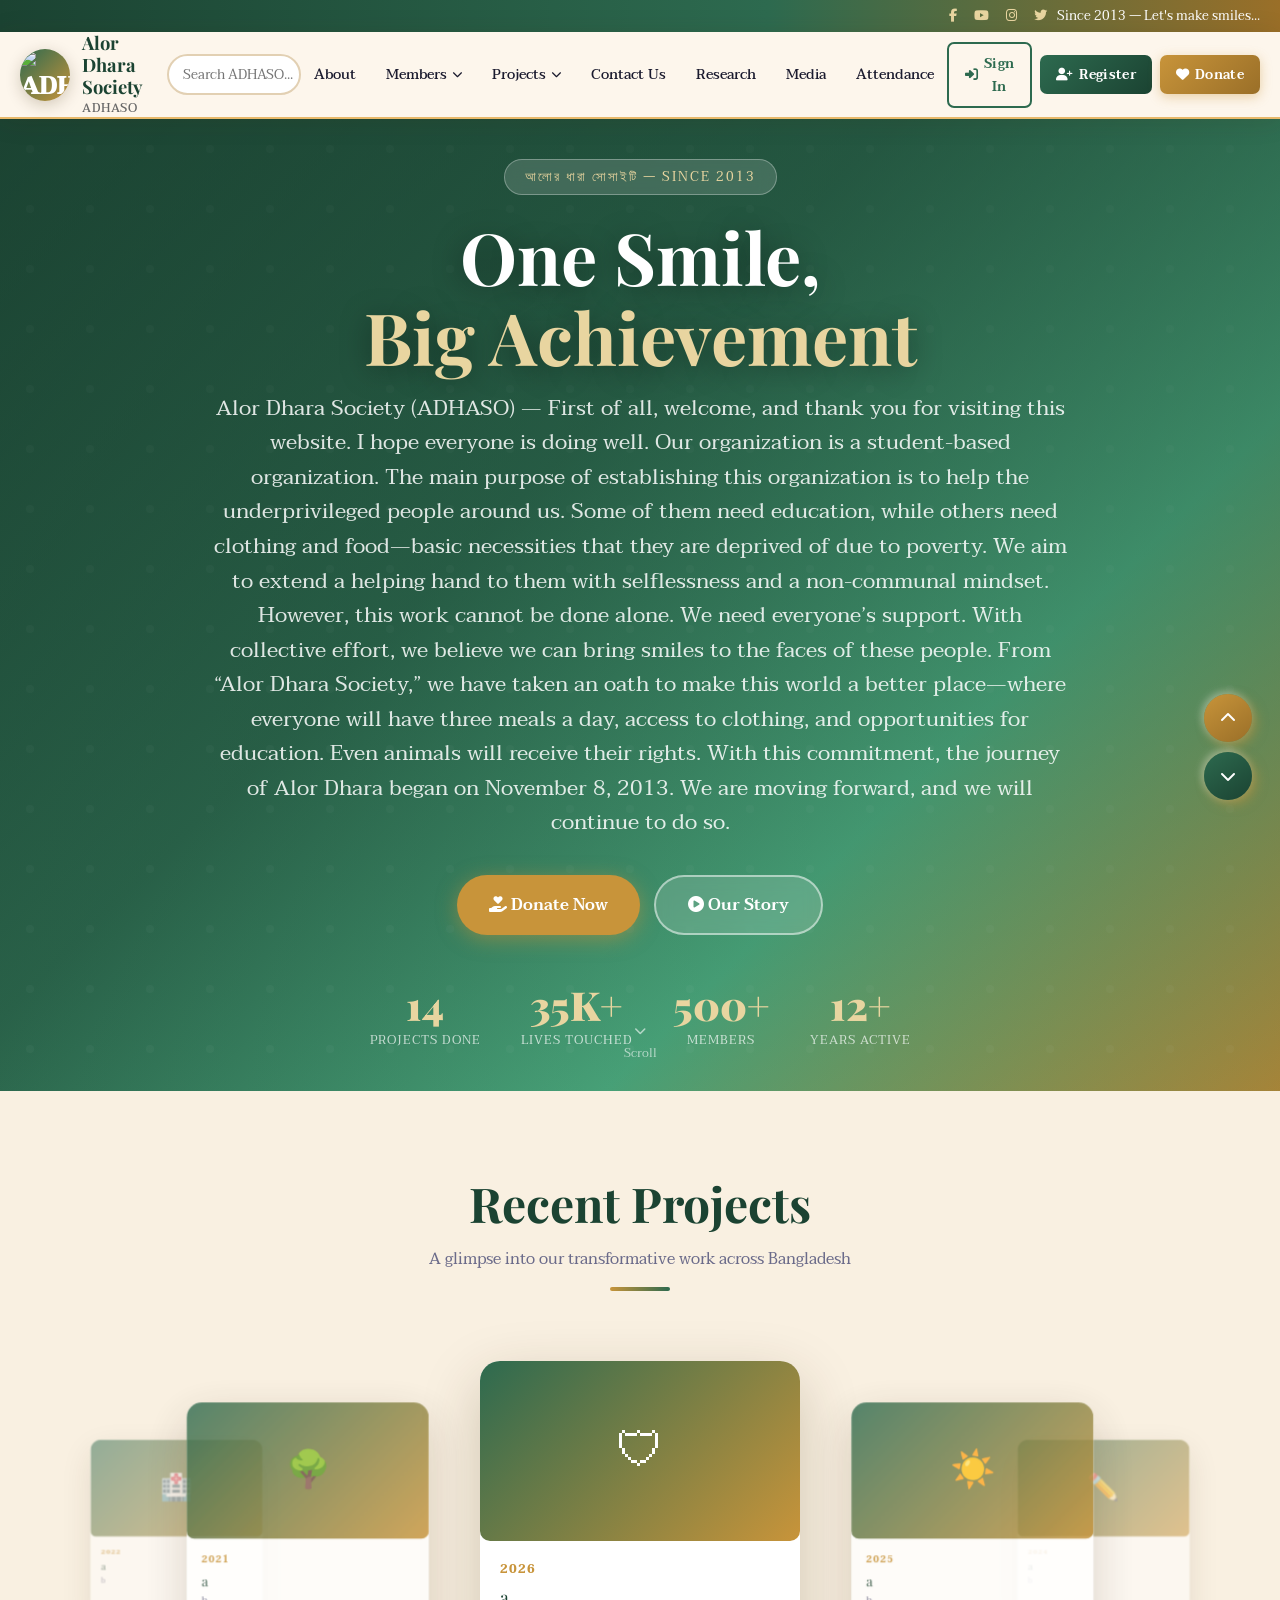
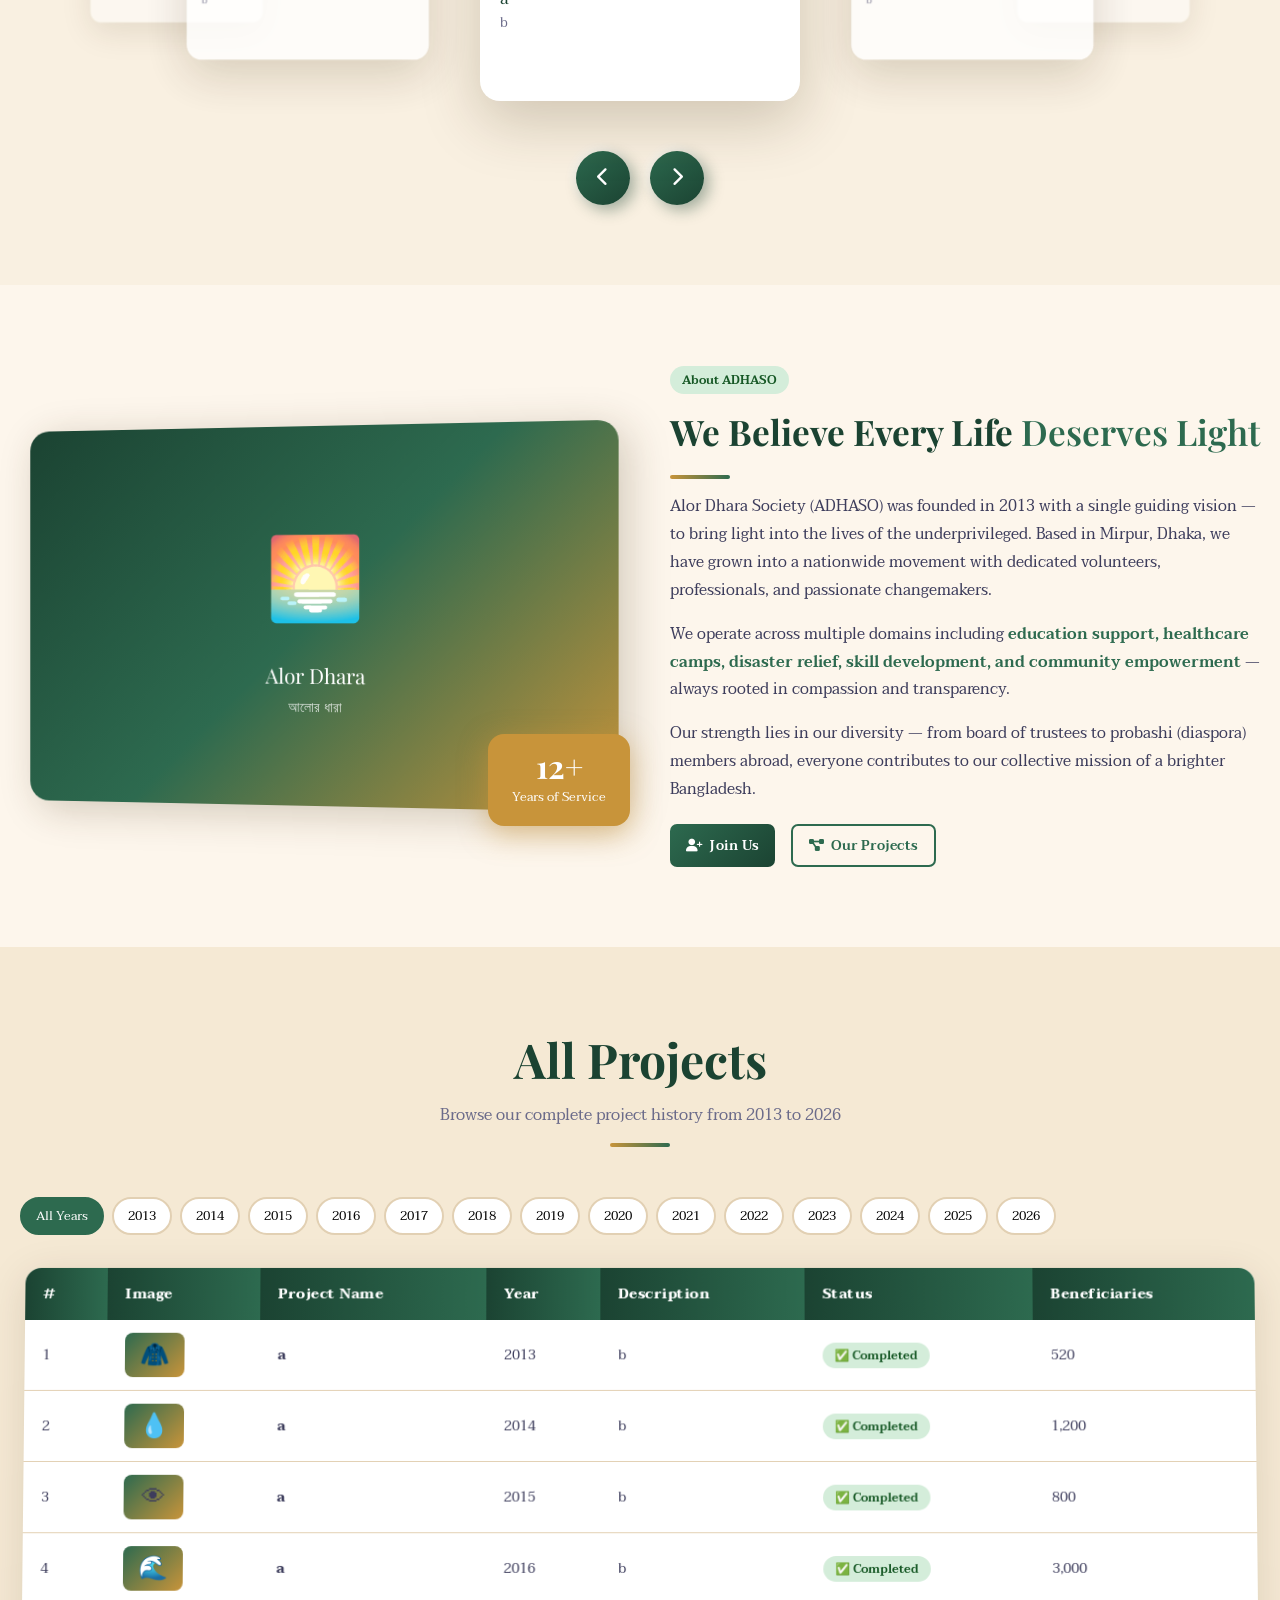
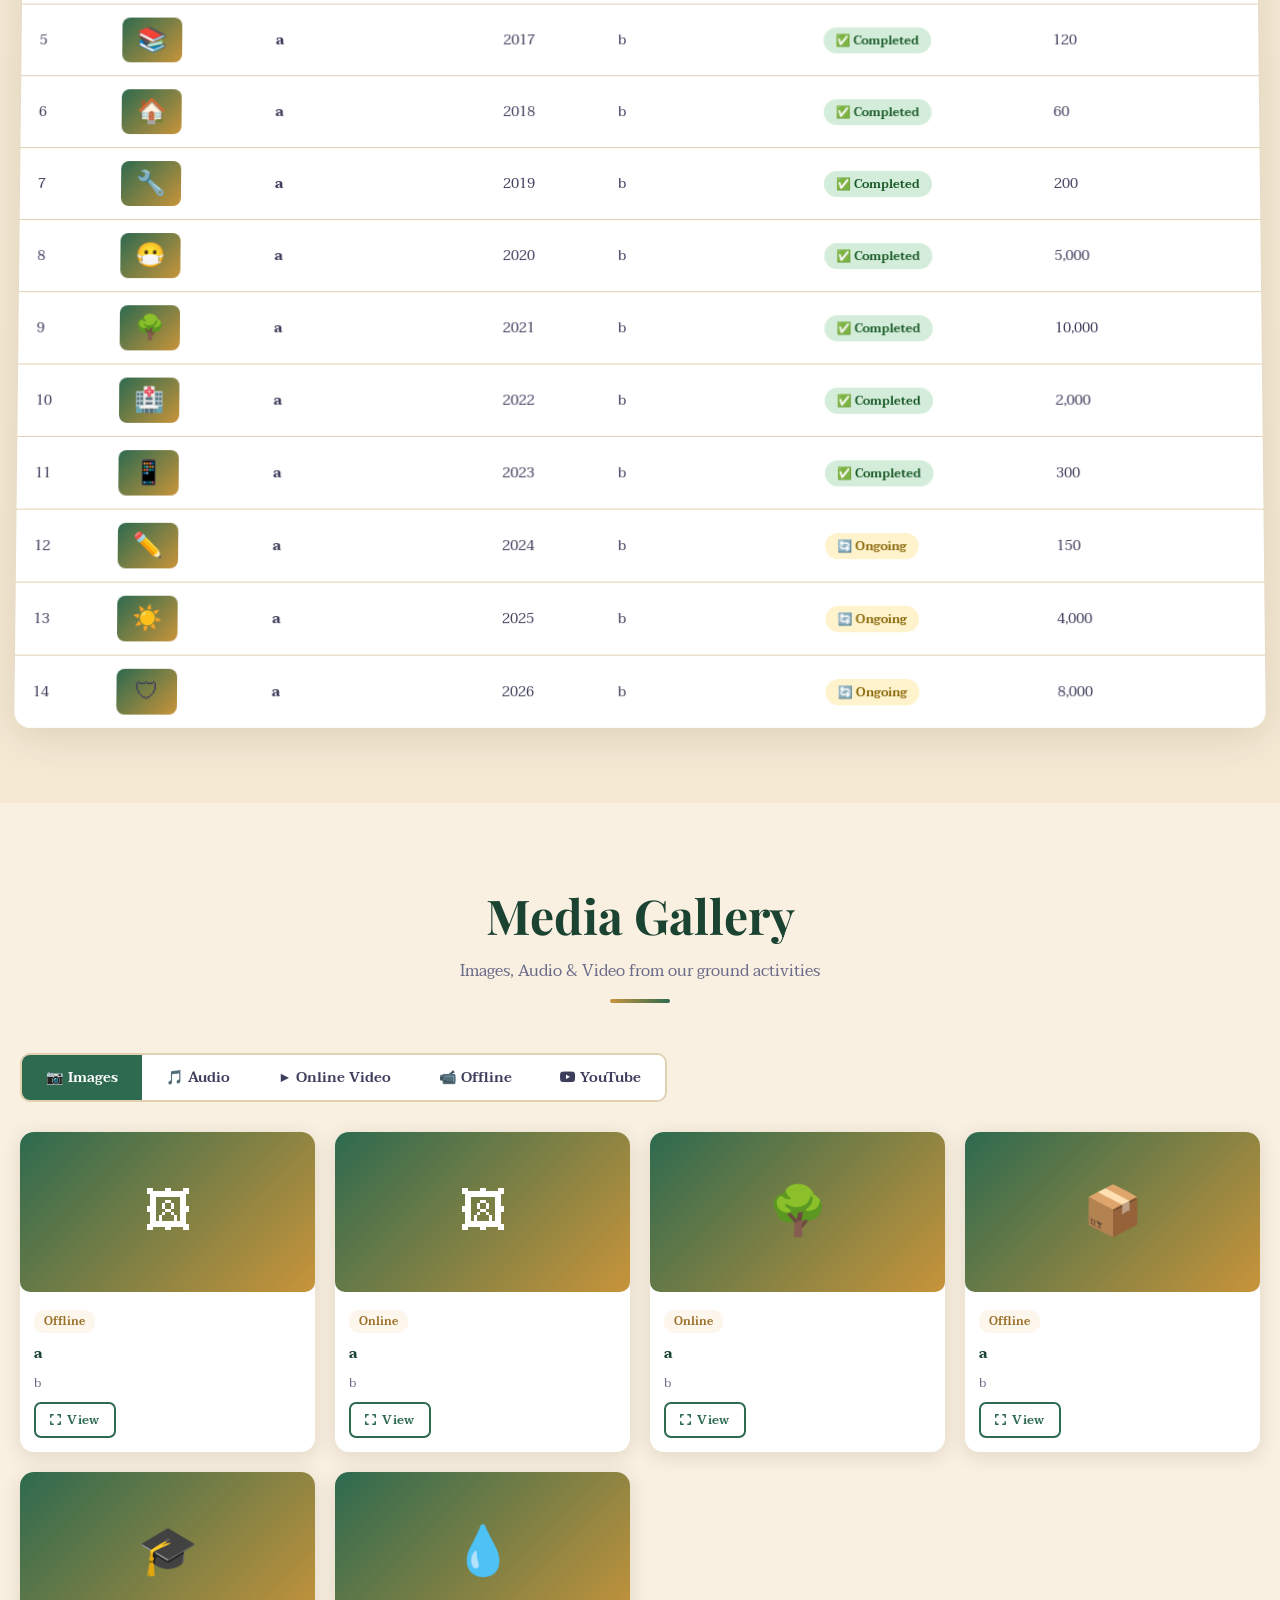
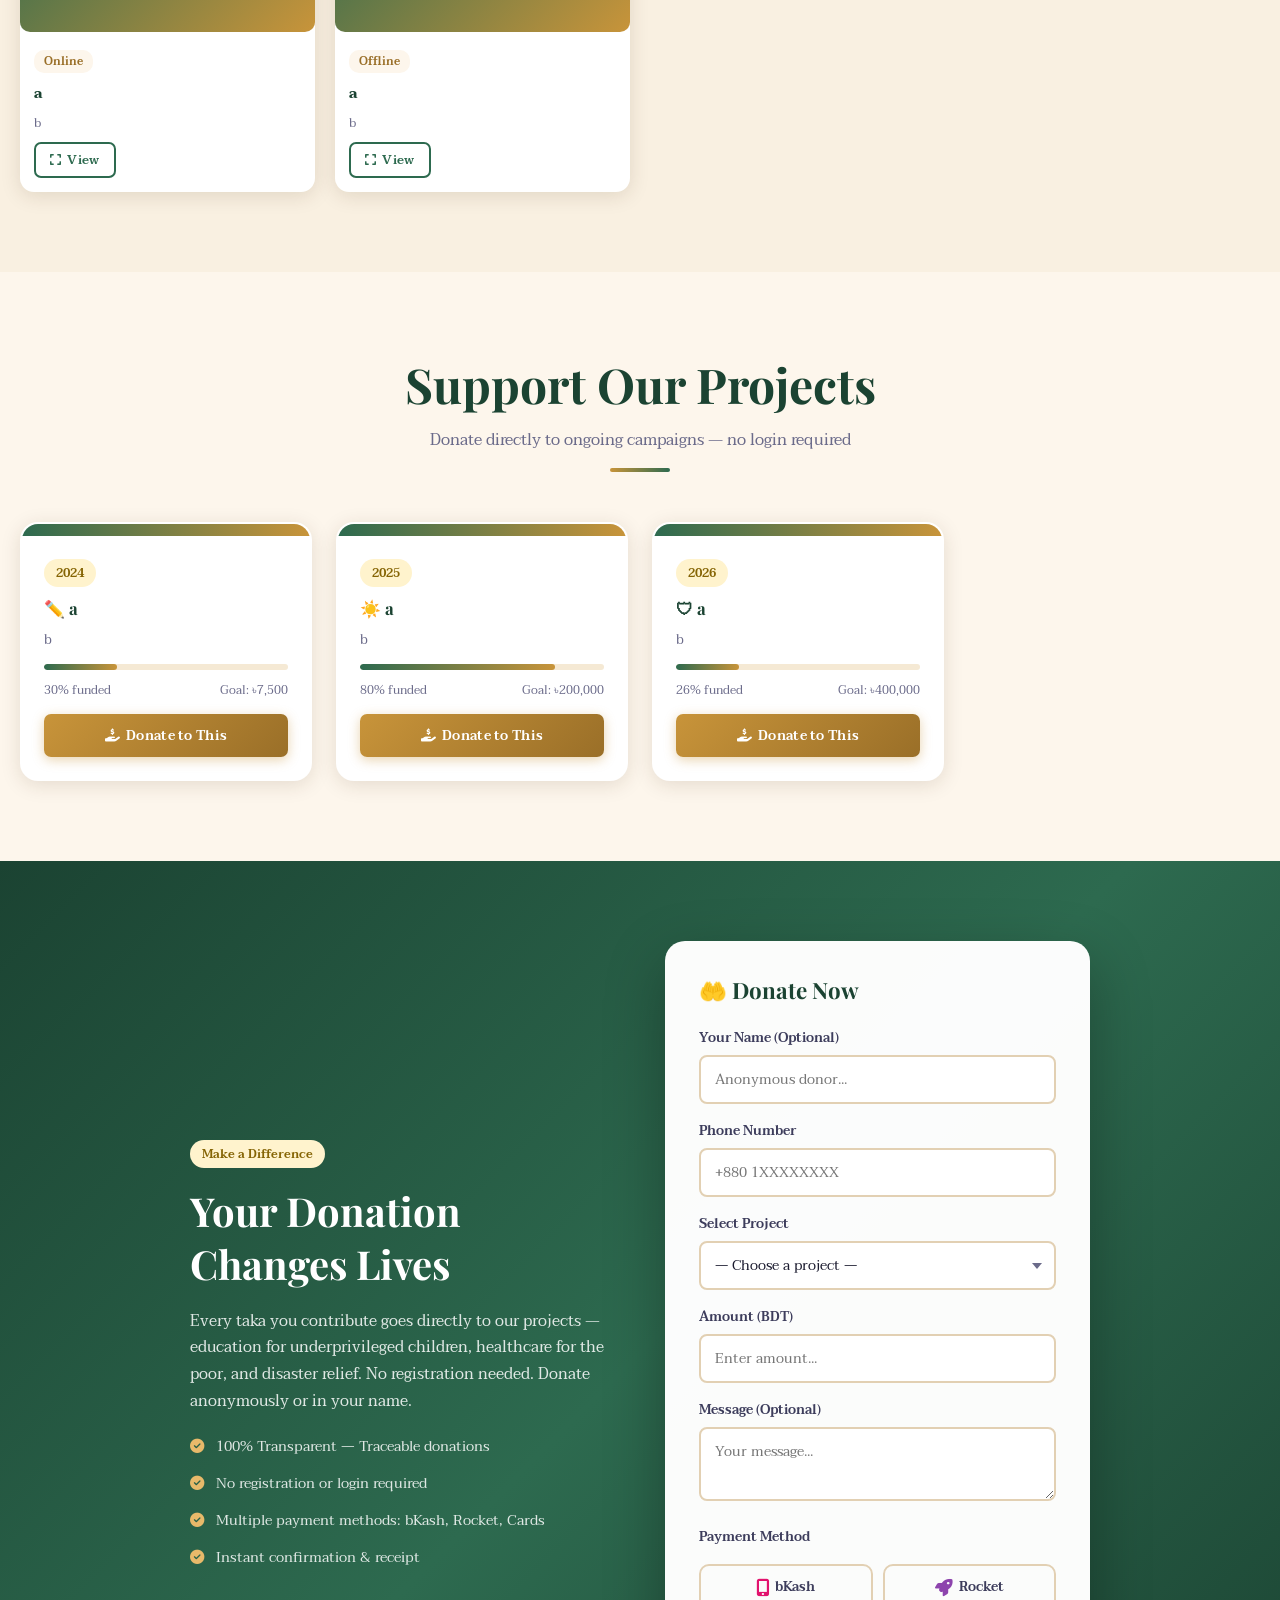
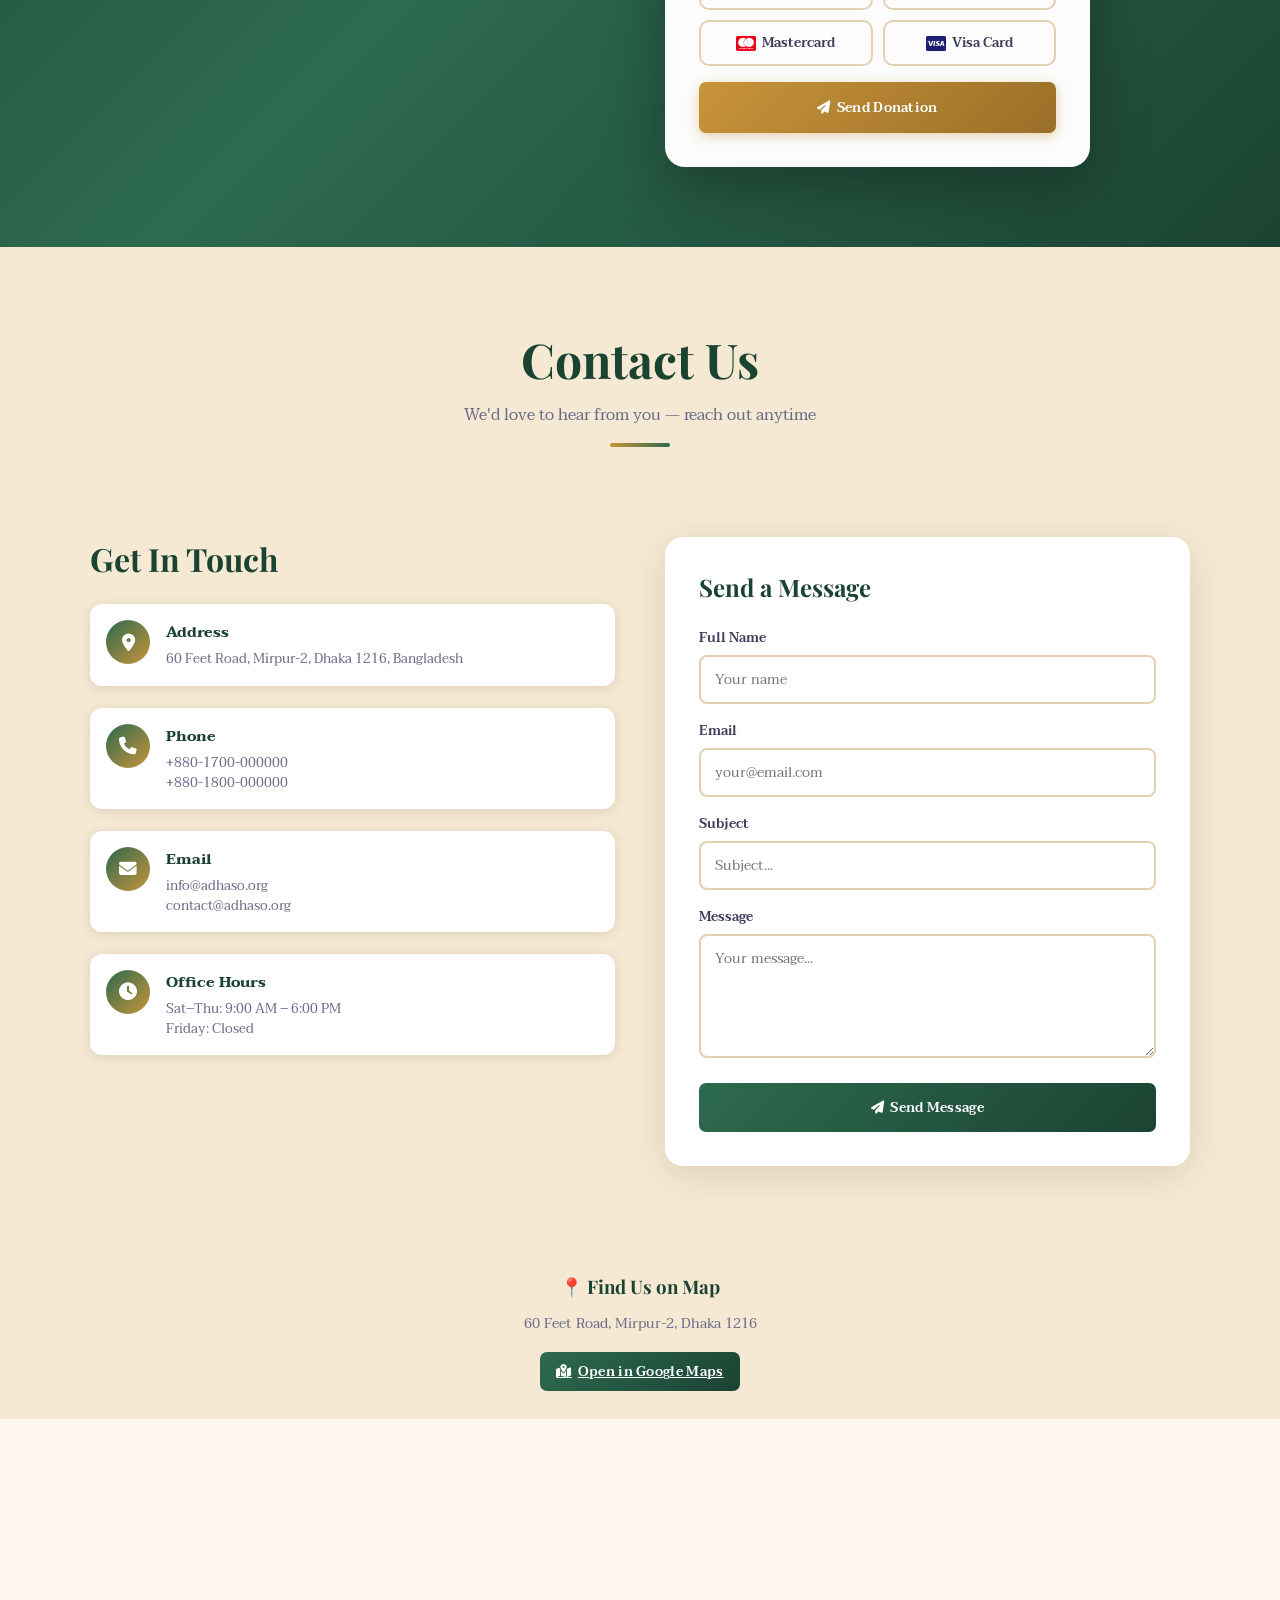
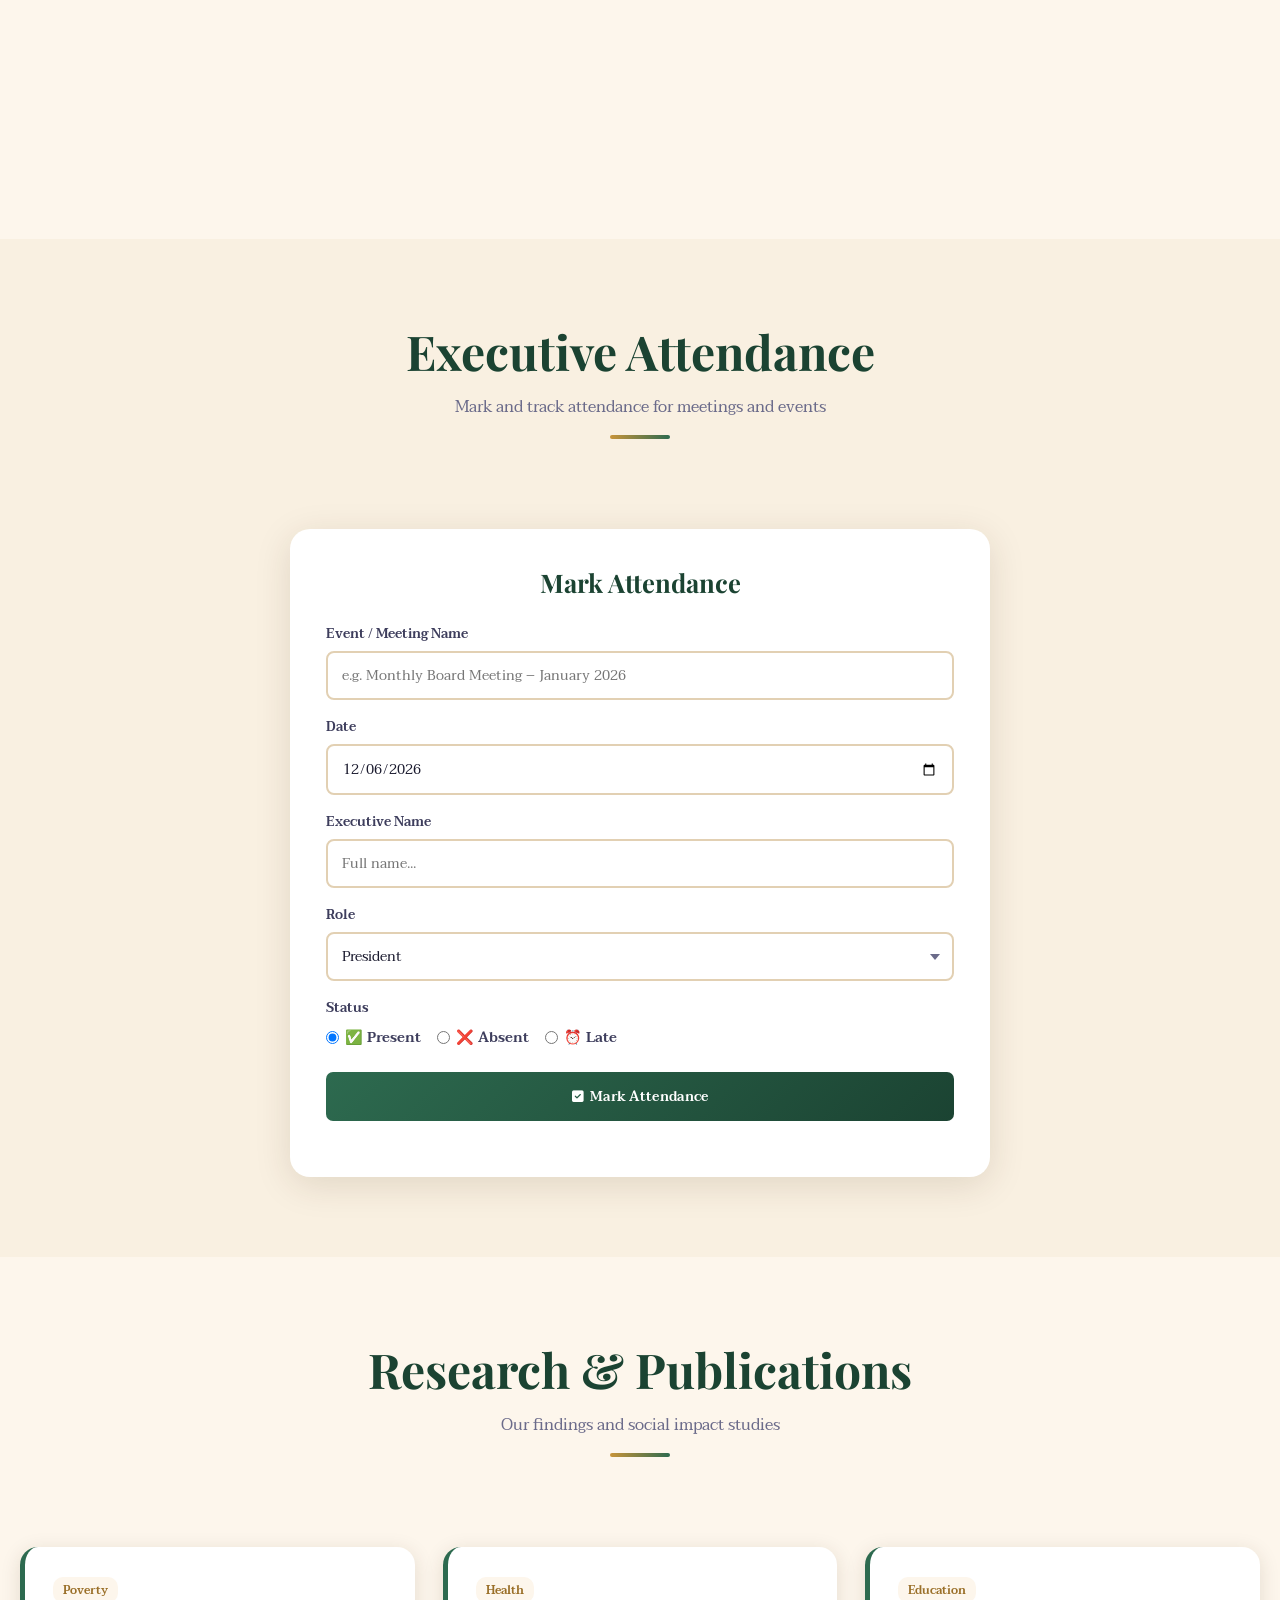
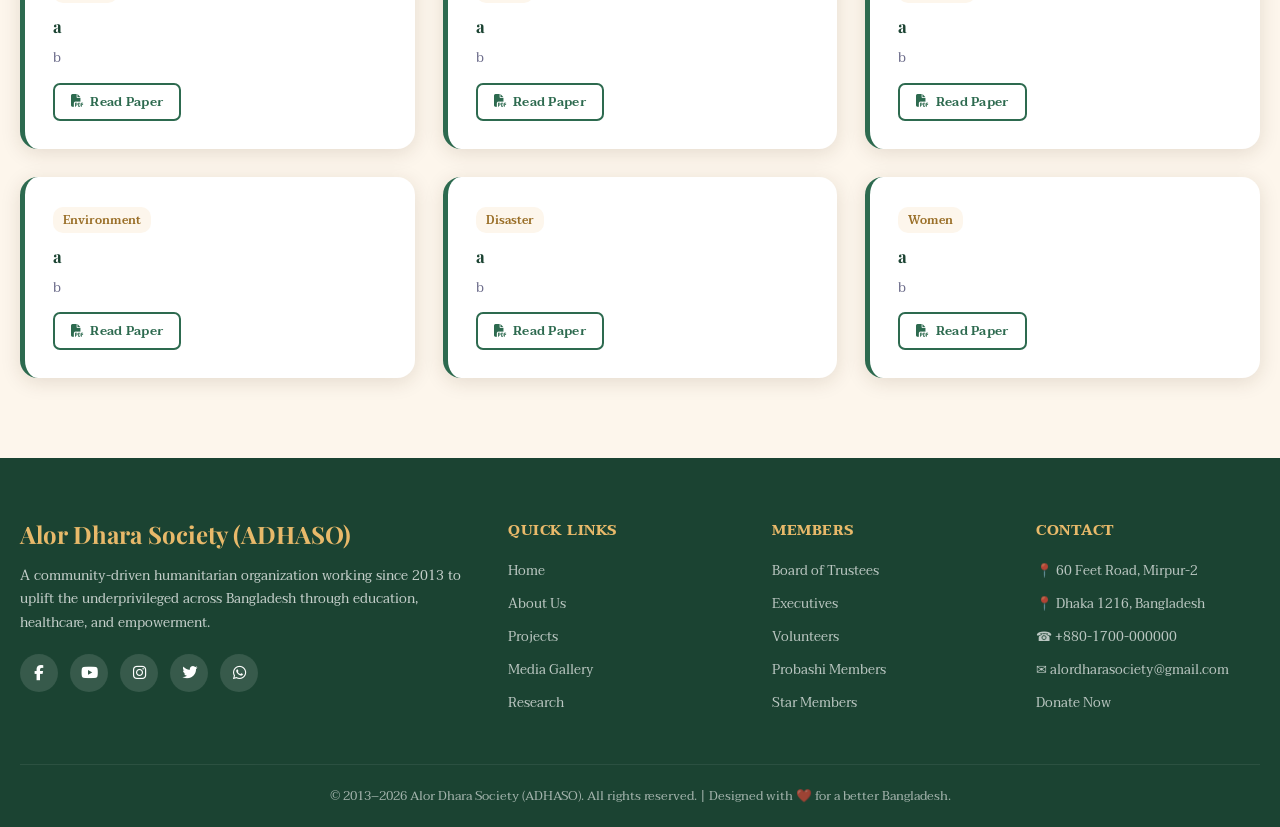
==== commit 1c1c5a5d: "Add files via upload" ====
--- a/index.html
+++ b/index.html
@@ -25,11 +25,13 @@
 <!-- HEADER -->
 <header>
   <div class="nav-container">
-    <a class="logo" href="#">
-      <div class="logo-icon">আলো</div>
+    <a class="logo" href="index.html">
+      <div class="logo-icon">
+        <img src="https://scontent.fdac207-1.fna.fbcdn.net/v/t39.30808-6/326355372_1414097906067882_1565115583635872948_n.jpg?_nc_cat=100&ccb=1-7&_nc_sid=1d70fc&_nc_ohc=98tveaGpGgkQ7kNvwHtE9z9&_nc_oc=AdrcC6KrSvXQ1-3ubcficaD_Eq3xyq7WSMI1M_G7lmfvmoK8I2eBKdWDMycU2EcLS8U&_nc_zt=23&_nc_ht=scontent.fdac207-1.fna&_nc_gid=gul6p4a3lOuae2pblCs-9Q&_nc_ss=7f2a8&oh=00_Af5Etle3BGUk5Wl3G7pwFwAtxeiAasfbRmqL5tf4zZOMhQ&oe=6A00D0E4" alt="ADHASO Logo">
+      </div>
       <div class="logo-text">
         <strong>Alor Dhara Society</strong>
-        <span>ADHASO — আলোর ধারা সোসাইটি</span>
+        <span>ADHASO</span>
       </div>
     </a>
 
@@ -41,51 +43,52 @@
 
     <!-- Nav -->
     <nav id="mainNav">
-      <a class="nav-link" href="#about" onclick="smoothScroll('about')">About</a>
+      <a class="nav-link" href="#about" onclick="location.href='about.html', '_blank'">About</a>
 
       <!-- Members dropdown -->
       <div class="dropdown">
-        <span class="nav-link">Members <i class="fas fa-chevron-down"></i></span>
+        <span class="nav-link" onclick="location.href='index.html'">Members <i class="fas fa-chevron-down"></i></span>
         <div class="dropdown-menu">
           <div class="sub-dropdown">
-            <div class="dropdown-item">Board of Trustees <i class="fas fa-chevron-right" style="font-size:.7rem"></i></div>
+            <div class="dropdown-item" onclick="location.href='index.html'">Board of Trustees <i class="fas fa-chevron-right" style="font-size:.7rem"></i></div>
             <div class="sub-menu">
-              <div class="dropdown-item" onclick="location.href='president.html'">President</div>
-              <div class="dropdown-item" onclick="openInfo('trustees')">Other Trustees</div>
+              <div class="dropdown-item" onclick="location.href='president.html', '_blank'">President</div>
+              <div class="dropdown-item" onclick="location.href='trustees.html', '_blank'">Other Trustees</div>
             </div>
           </div>
           <div class="sub-dropdown">
-            <div class="dropdown-item">Executives <i class="fas fa-chevron-right" style="font-size:.7rem"></i></div>
+            <div class="dropdown-item" onclick="location.href='index.html'">Executives <i class="fas fa-chevron-right" style="font-size:.7rem"></i></div>
             <div class="sub-menu">
-              <div class="dropdown-item" onclick="openInfo('executives')">Executives</div>
-              <div class="dropdown-item" onclick="openInfo('sub-executives')">Sub-Executives</div>
+              <div class="dropdown-item" onclick="location.href='exe.html', '_blank'">Executives</div>
+              <div class="dropdown-item" onclick="location.href='subexe.html', '_blank'">Sub-Executives</div>
             </div>
           </div>
           <div class="sub-dropdown">
-            <div class="dropdown-item">Volunteers <i class="fas fa-chevron-right" style="font-size:.7rem"></i></div>
+            <div class="dropdown-item" onclick="location.href='index.html', '_blank'">Volunteers <i class="fas fa-chevron-right" style="font-size:.7rem"></i></div>
             <div class="sub-menu">
-              <div class="dropdown-item" onclick="openInfo('gen-volunteers')">General Volunteers</div>
-              <div class="dropdown-item" onclick="openInfo('supportive-volunteers')">Supportive Volunteers</div>
+              <div class="dropdown-item" onclick="location.href='spv.html', '_blank'">Special Volunteers</div>
+              <div class="dropdown-item" onclick="location.href='gv.html'">General Volunteers</div>
+              <div class="dropdown-item" onclick="location.href='sv.html', '_blank'">Supportive Volunteers</div>
             </div>
           </div>
           <div class="sub-dropdown">
-            <div class="dropdown-item">Members <i class="fas fa-chevron-right" style="font-size:.7rem"></i></div>
+            <div class="dropdown-item" onclick="location.href='index.html'">Members <i class="fas fa-chevron-right" style="font-size:.7rem"></i></div>
             <div class="sub-menu">
-              <div class="dropdown-item" onclick="openInfo('special-members')">Special Members</div>
-              <div class="dropdown-item" onclick="openInfo('general-members')">General Members</div>
-              <div class="dropdown-item" onclick="openInfo('supportive-members')">Supportive Members</div>
+              <div class="dropdown-item" onclick="location.href='spm.html', '_blank'">Special Members</div>
+              <div class="dropdown-item" onclick="location.href='gm.html', '_blank'">General Members</div>
+              <div class="dropdown-item" onclick="location.href='sm.html', '_blank'">Supportive Members</div>
             </div>
           </div>
-          <div class="dropdown-item" onclick="openInfo('probashi')">Probashi Members</div>
           <div class="sub-dropdown">
-            <div class="dropdown-item">Star Members <i class="fas fa-chevron-right" style="font-size:.7rem"></i></div>
+            <div class="dropdown-item" onclick="location.href='index.html'">Star Members <i class="fas fa-chevron-right" style="font-size:.7rem"></i></div>
             <div class="sub-menu">
-              <div class="dropdown-item">⭐ Platinum Member</div>
-              <div class="dropdown-item">🥇 Gold Member</div>
-              <div class="dropdown-item">🥈 Silver Member</div>
-              <div class="dropdown-item">🥉 Bronze Member</div>
+              <div class="dropdown-item" onclick="location.href='ptm.html', '_blank'">Platinum Member</div>
+              <div class="dropdown-item" onclick="location.href='gm.html', '_blank'">Gold Member</div>
+              <div class="dropdown-item" onclick="location.href='slm.html', '_blank'">Silver Member</div>
+              <div class="dropdown-item" onclick="location.href='bz.html', '_blank'">Bronze Member</div>
             </div>
           </div>
+          <div class="dropdown-item" onclick="location.href='pro.html', '_blank'">Probashi Members</div>
         </div>
       </div>
 
@@ -100,7 +103,8 @@
       <a class="nav-link" href="#contact" onclick="smoothScroll('contact')">Contact Us</a>
       <a class="nav-link" href="#research" onclick="smoothScroll('research')">Research</a>
       <a class="nav-link" href="#media" onclick="smoothScroll('media')">Media</a>
-      <a class="nav-link" href="#attendance" onclick="smoothScroll('attendance')">Attendance</a>
+      <!-- <a class="nav-link" href="#attendance" onclick="smoothScroll('attendance')">Attendance</a> -->
+      <a class="nav-link" href="#attendence" onclick="openModal('attendanceModal')">Attendance</a>
     </nav>
 
     <!-- Action buttons -->
@@ -144,8 +148,9 @@
     <div class="hero-overlay"></div>
     <div class="hero-content">
       <div class="hero-badge">আলোর ধারা সোসাইটি — Since 2013</div>
-      <h1 class="hero-title">Lighting Lives,<br><span>Changing Destinies</span></h1>
-      <p class="hero-sub">Alor Dhara Society (ADHASO) — a community-driven humanitarian organization dedicated to uplifting the underprivileged through education, healthcare, and social empowerment since 2013.</p>
+      <h1 class="hero-title">One Smile,<br><span>Big Achievement</span></h1>
+      <p class="hero-sub">Alor Dhara Society (ADHASO) — First of all, welcome, and thank you for visiting this website. I hope everyone is doing well. Our organization is a student-based organization. The main purpose of establishing this organization is to help the underprivileged people around us. Some of them need education, while others need clothing and food—basic necessities that they are deprived of due to poverty. We aim to extend a helping hand to them with selflessness and a non-communal mindset. However, this work cannot be done alone. We need everyone’s support. With collective effort, we believe we can bring smiles to the faces of these people. From “Alor Dhara Society,” we have taken an oath to make this world a better place—where everyone will have three meals a day, access to clothing, and opportunities for education. Even animals will receive their rights. With this commitment, the journey of Alor Dhara began on November 8, 2013. We are moving forward, and we will continue to do so.
+</p>
       <div class="hero-btns">
         <button class="hero-btn hero-btn-primary" onclick="openModal('donateModal')"><i class="fas fa-hand-holding-heart"></i> Donate Now</button>
         <button class="hero-btn hero-btn-secondary" onclick="smoothScroll('about')"><i class="fas fa-play-circle"></i> Our Story</button>
@@ -368,7 +373,7 @@
     <div class="title-line"></div>
   </div>
   <div class="attendance-card">
-    <h3>📋 Mark Attendance</h3>
+    <h3>Mark Attendance</h3>
     <div class="form-group"><label>Event / Meeting Name</label><input class="form-input" type="text" placeholder="e.g. Monthly Board Meeting – January 2026" id="attEvent"></div>
     <div class="form-group"><label>Date</label><input class="form-input" type="date" id="attDate"></div>
     <div class="form-group"><label>Executive Name</label><input class="form-input" type="text" placeholder="Full name..." id="attName"></div>
@@ -394,6 +399,43 @@
   </div>
 </section>
 
+<!-- ===== ATTENDANCE MODAL ===== -->
+<div class="modal-overlay" id="attendanceModal">
+  <div class="modal-box" style="max-width:540px;">
+    <div class="modal-header">
+      <div class="modal-title"><i class="fas fa-clipboard-list"></i> Executive Attendance</div>
+      <button class="modal-close" onclick="closeModal('attendanceModal')">✕</button>
+    </div>
+    <div class="form-row">
+      <div class="form-group"><label class="form-label">Executive Name</label>
+        <select class="form-select">
+          <option>Select Executive...</option>
+          <option>Ahmed Khan — President</option>
+          <option>Fatema Begum — VP</option>
+          <option>Rashid Hossain — Secretary</option>
+          <option>Nusrat Jahan — Treasurer</option>
+          <option>Karim Ahmed — Director</option>
+        </select>
+      </div>
+      <div class="form-group"><label class="form-label">Month</label>
+        <select class="form-select" id="attMonth"></select>
+      </div>
+    </div>
+    <div class="attendance-wrap" style="padding:0;background:transparent;border:none;">
+      <p style="font-size:12px;color:var(--gray);margin-bottom:12px;">Click dates to toggle attendance (🟢 Present / 🔴 Absent)</p>
+      <div class="attendance-grid" id="attGrid"></div>
+    </div>
+    <div style="display:flex;gap:16px;margin-top:20px;align-items:center;">
+      <span style="font-size:12px;color:var(--gray);">
+        Present: <span id="presentCount" style="color:#0f4;font-weight:700;">0</span> |
+        Absent: <span id="absentCount" style="color:#f55;font-weight:700;">0</span>
+      </span>
+      <button class="btn-submit" style="flex:1;margin:0;" onclick="showToast('Attendance saved successfully!')">Save Attendance</button>
+    </div>
+  </div>
+</div>
+
+
 <!-- RESEARCH -->
 <section id="research" class="full-section" style="background:var(--cream);">
   <div class="section-title" style="padding:0 20px 40px;">
@@ -408,7 +450,7 @@
 <footer>
   <div class="footer-grid">
     <div class="footer-brand">
-      <h3>🌅 Alor Dhara Society</h3>
+      <h3>Alor Dhara Society (ADHASO)</h3>
       <p>A community-driven humanitarian organization working since 2013 to uplift the underprivileged across Bangladesh through education, healthcare, and empowerment.</p>
       <div class="footer-socials">
         <a class="social-btn" href="https://www.facebook.com/alordharasociety/" target="_blank"><i class="fab fa-facebook-f"></i></a>
@@ -439,8 +481,8 @@
       <a href="#">📍 60 Feet Road, Mirpur-2</a>
       <a href="#">📍 Dhaka 1216, Bangladesh</a>
       <a href="tel:+8801700000000">☎ +880-1700-000000</a>
-      <a href="mailto:info@adhaso.org">✉ info@adhaso.org</a>
-      <a href="#" onclick="openModal('donateModal')">💝 Donate Now</a>
+      <a href="mailto:info@adhaso.org">✉ alordharasociety@gmail.com</a>
+      <a href="#" onclick="openModal('donateModal')">Donate Now</a>
     </div>
   </div>
   <div class="footer-bottom">
--- a/style.css
+++ b/style.css
@@ -337,9 +337,21 @@
 .map-btn-wrap { text-align:center; padding:28px; background:var(--cream-dark); }
 
 /* ===== ATTENDANCE ===== */
-#attendance { background:var(--cream-mid); padding:80px 20px; }
-.attendance-card { max-width:700px; margin:0 auto; background:#fff; border-radius:20px; padding:36px; box-shadow:0 8px 36px var(--shadow); }
-.attendance-card h3 { font-family:'Playfair Display',serif; font-size:1.6rem; color:var(--green-dark); margin-bottom:24px; text-align:center; }
+.attendance-wrap{
+  background:var(--card-bg);border:var(--border);border-radius:18px;padding:28px;
+  max-width:600px;margin:0 auto;
+}
+.attendance-grid{display:grid;grid-template-columns:repeat(7,1fr);gap:6px;margin-top:20px;}
+.att-day{
+  aspect-ratio:1;border-radius:8px;
+  display:flex;align-items:center;justify-content:center;
+  font-size:11px;font-weight:700;font-family:'Rajdhani',sans-serif;
+  cursor:pointer;border:1px solid rgba(0,200,255,0.15);
+  background:rgba(0,30,80,0.3);color:var(--gray);transition:.2s;
+}
+.att-day.present{background:rgba(0,255,100,0.2);border-color:#0f4;color:#0f4;}
+.att-day.absent{background:rgba(255,50,50,0.15);border-color:#f44;color:#f55;}
+.att-day:hover{border-color:var(--neon);color:var(--neon);}
 
 /* ===== RESEARCH ===== */
 #research { background:var(--cream); padding:80px 20px; }
@@ -446,6 +458,8 @@
   .hero-stats { gap:24px; }
   .stat-num { font-size:2rem; }
   .footer-grid { grid-template-columns:1fr; }
+  .payment-methods{grid-template-columns:repeat(2,1fr);}
+  .attendance-grid{grid-template-columns:repeat(5,1fr);}
   .form-row { grid-template-columns:1fr; }
   .payment-methods { grid-template-columns:1fr 1fr; }
 }
@@ -454,4 +468,44 @@
   .logo-text strong { font-size:1rem; }
   .hero-title { font-size:1.9rem; }
   .swiper-card { width:280px; height:320px; }
-}+}
+
+/* logo ------------------------ */
+
+.logo {
+  display: flex;
+  align-items: center;
+  text-decoration: none;
+}
+
+.logo-icon img {
+  width: 50px;
+  height: 50px;
+  object-fit: cover;
+  border-radius: 50%; /* makes it round */
+  margin-right: 0px;
+}
+
+.logo-text h1 {
+  font-size: 20px;
+  margin: 0;
+}
+
+.logo-text span {
+  font-size: 12px;
+  color: #666;
+}
+
+
+/* ===== ATTENDANCE ===== */
+#attendance { background:var(--cream-mid); padding:80px 20px; }
+.attendance-card { max-width:700px; margin:0 auto; background:#fff; border-radius:20px; padding:36px; box-shadow:0 8px 36px var(--shadow); }
+.attendance-card h3 { font-family:'Playfair Display',serif; font-size:1.6rem; color:var(--green-dark); margin-bottom:24px; text-align:center; }
+
+
+.card-img {
+  width: 100%;
+  height: 150px;
+  object-fit: cover;
+  border-radius: 10px;
+}
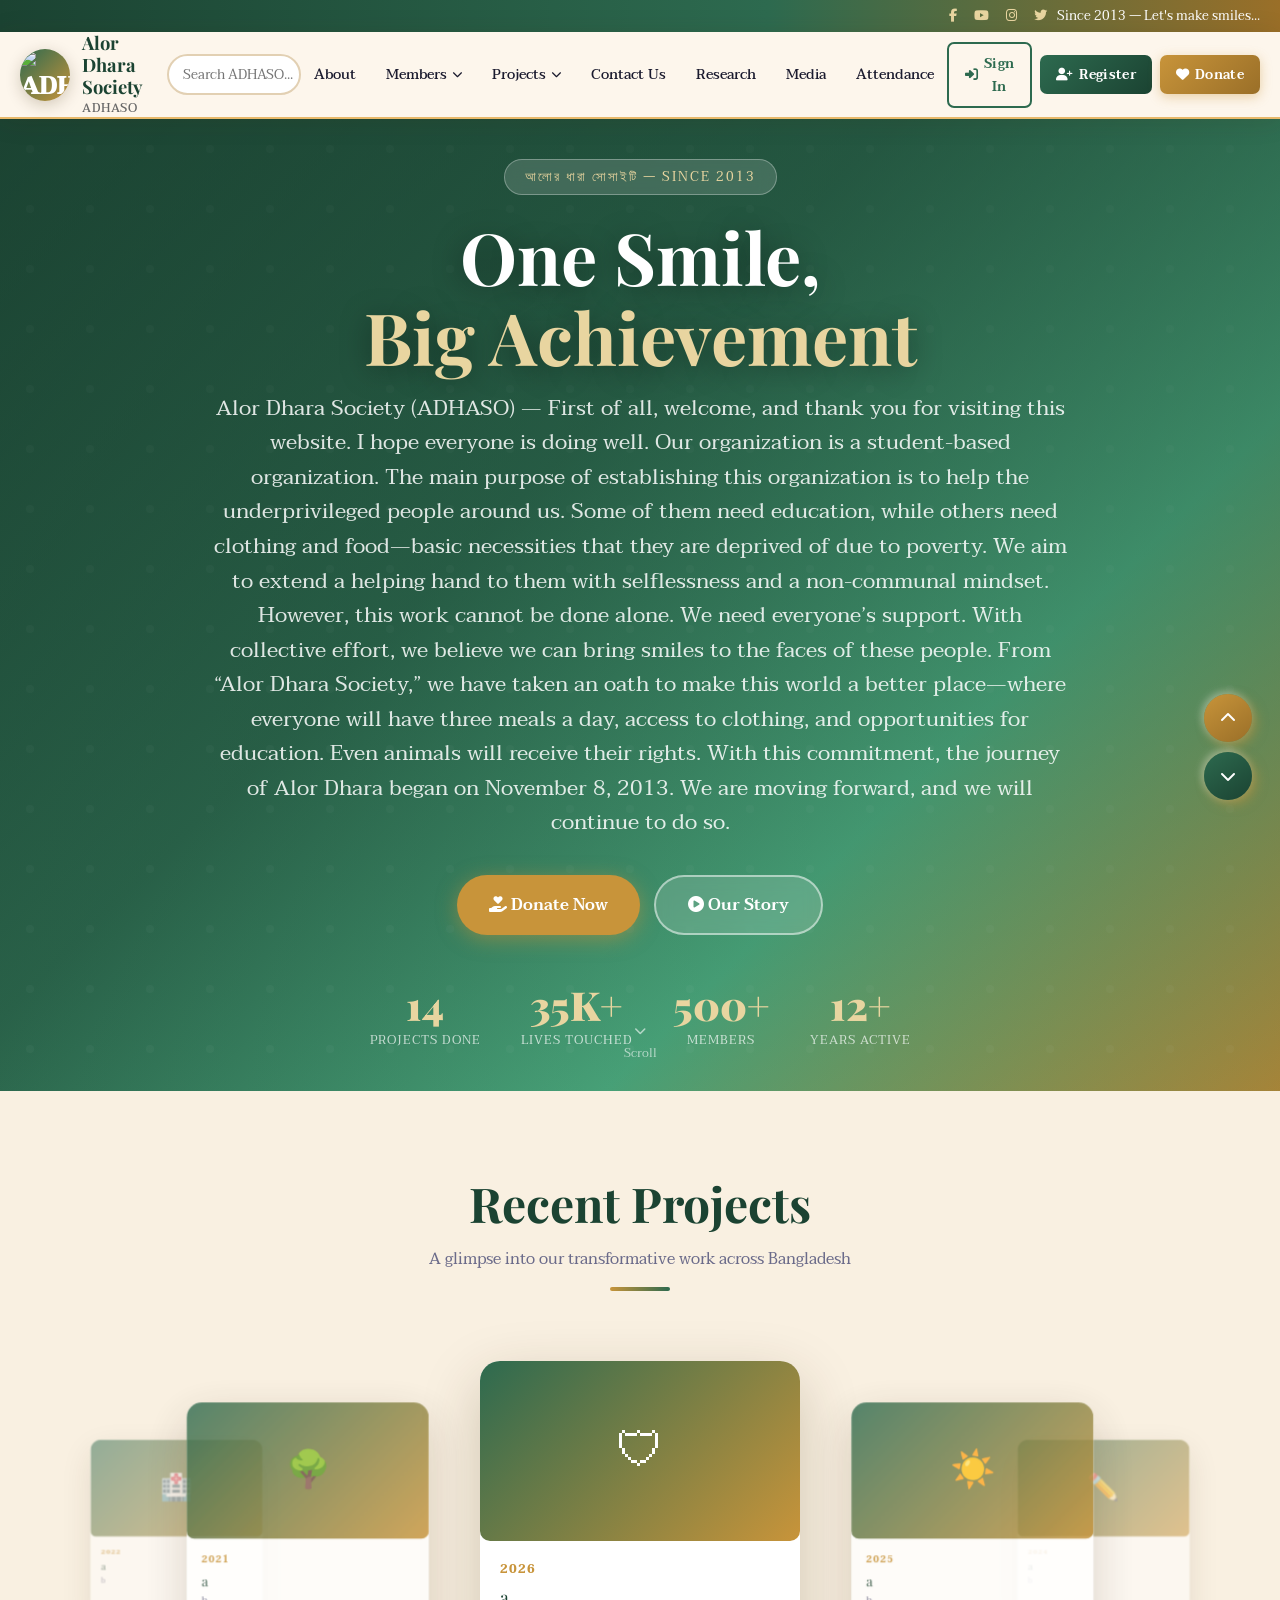
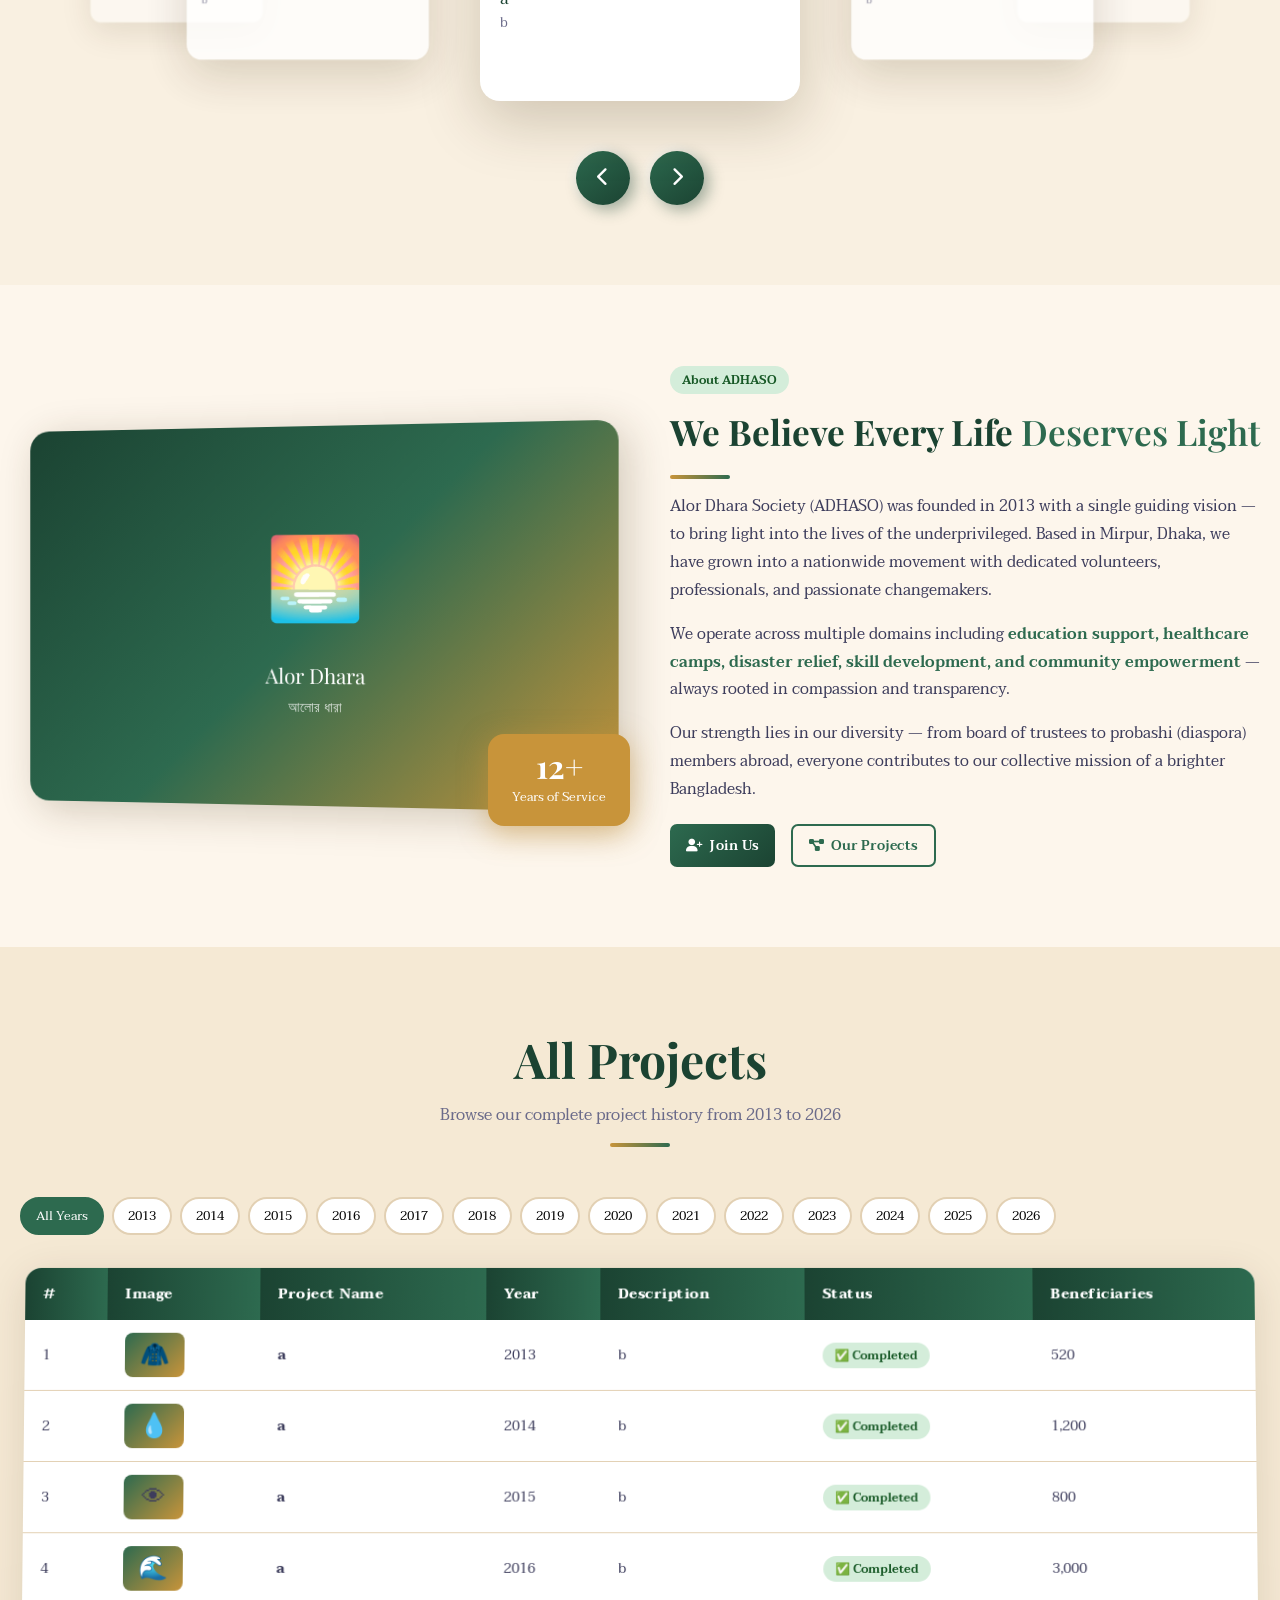
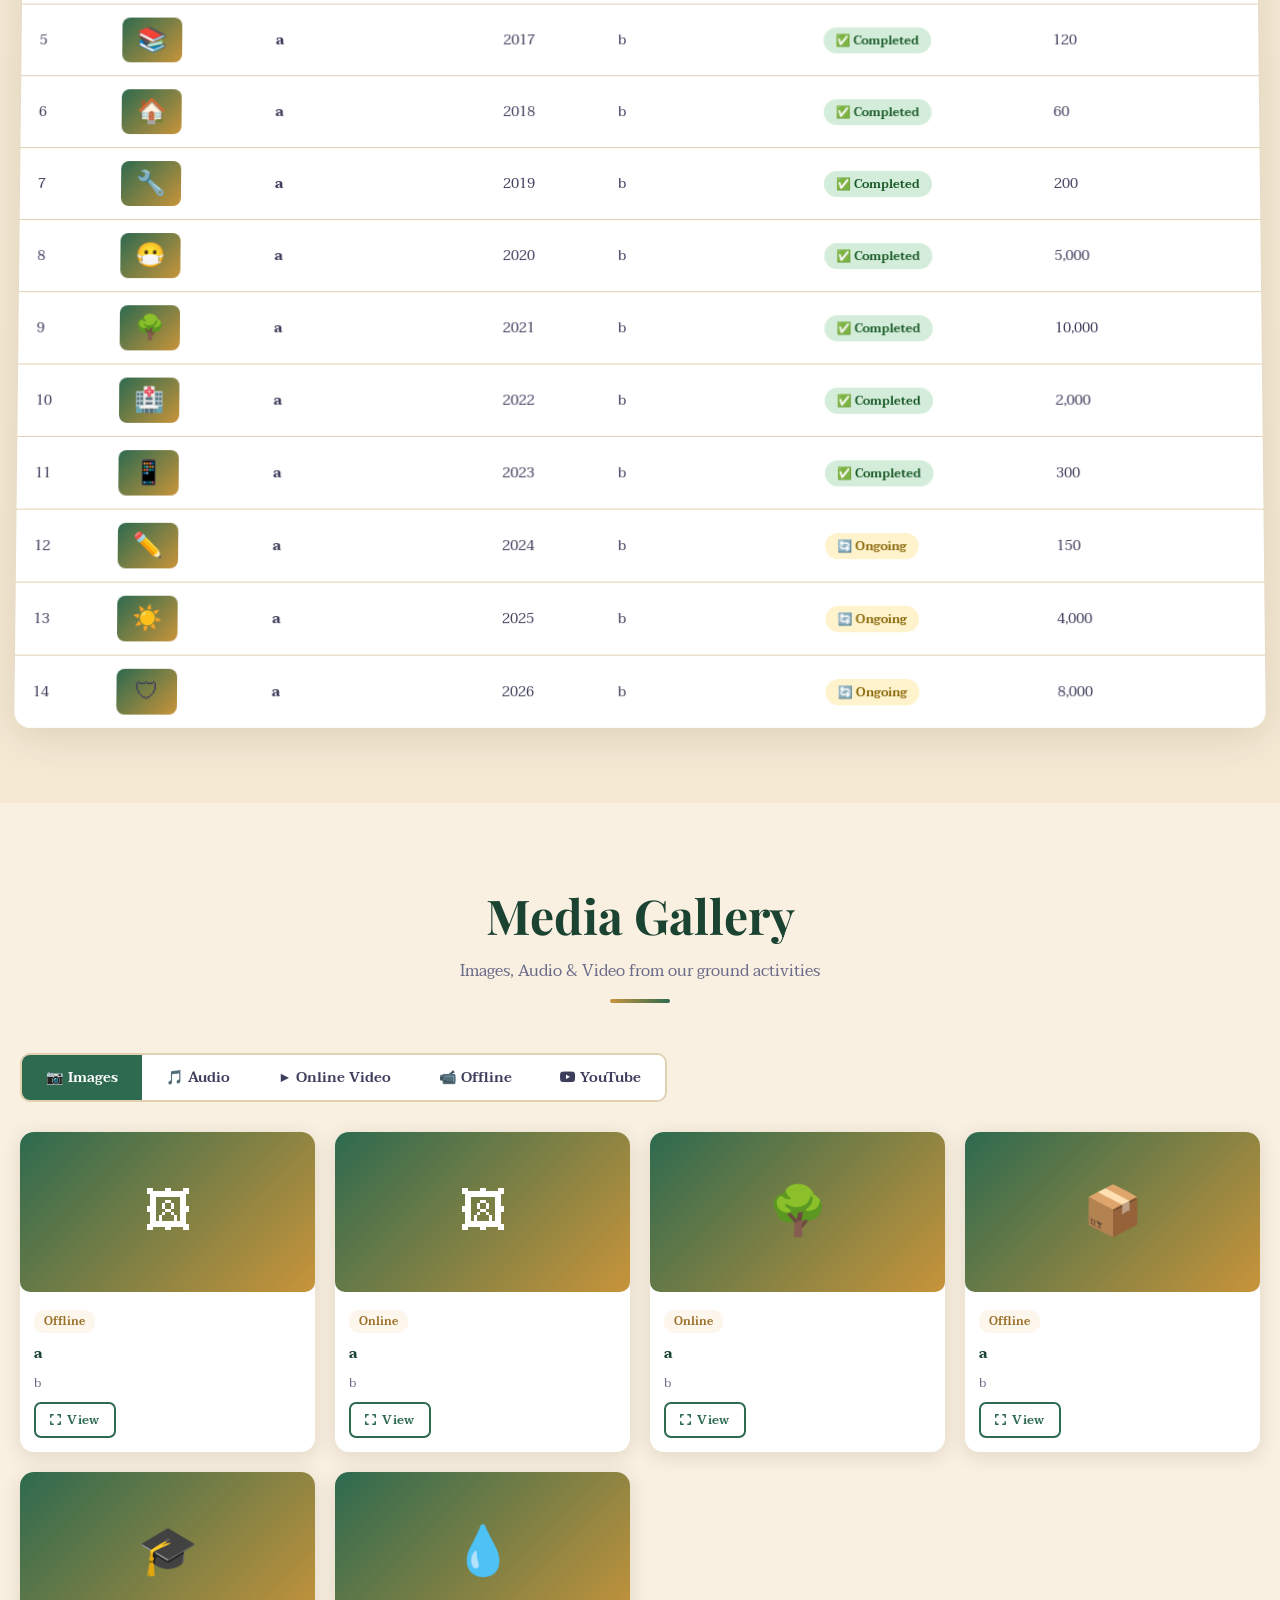
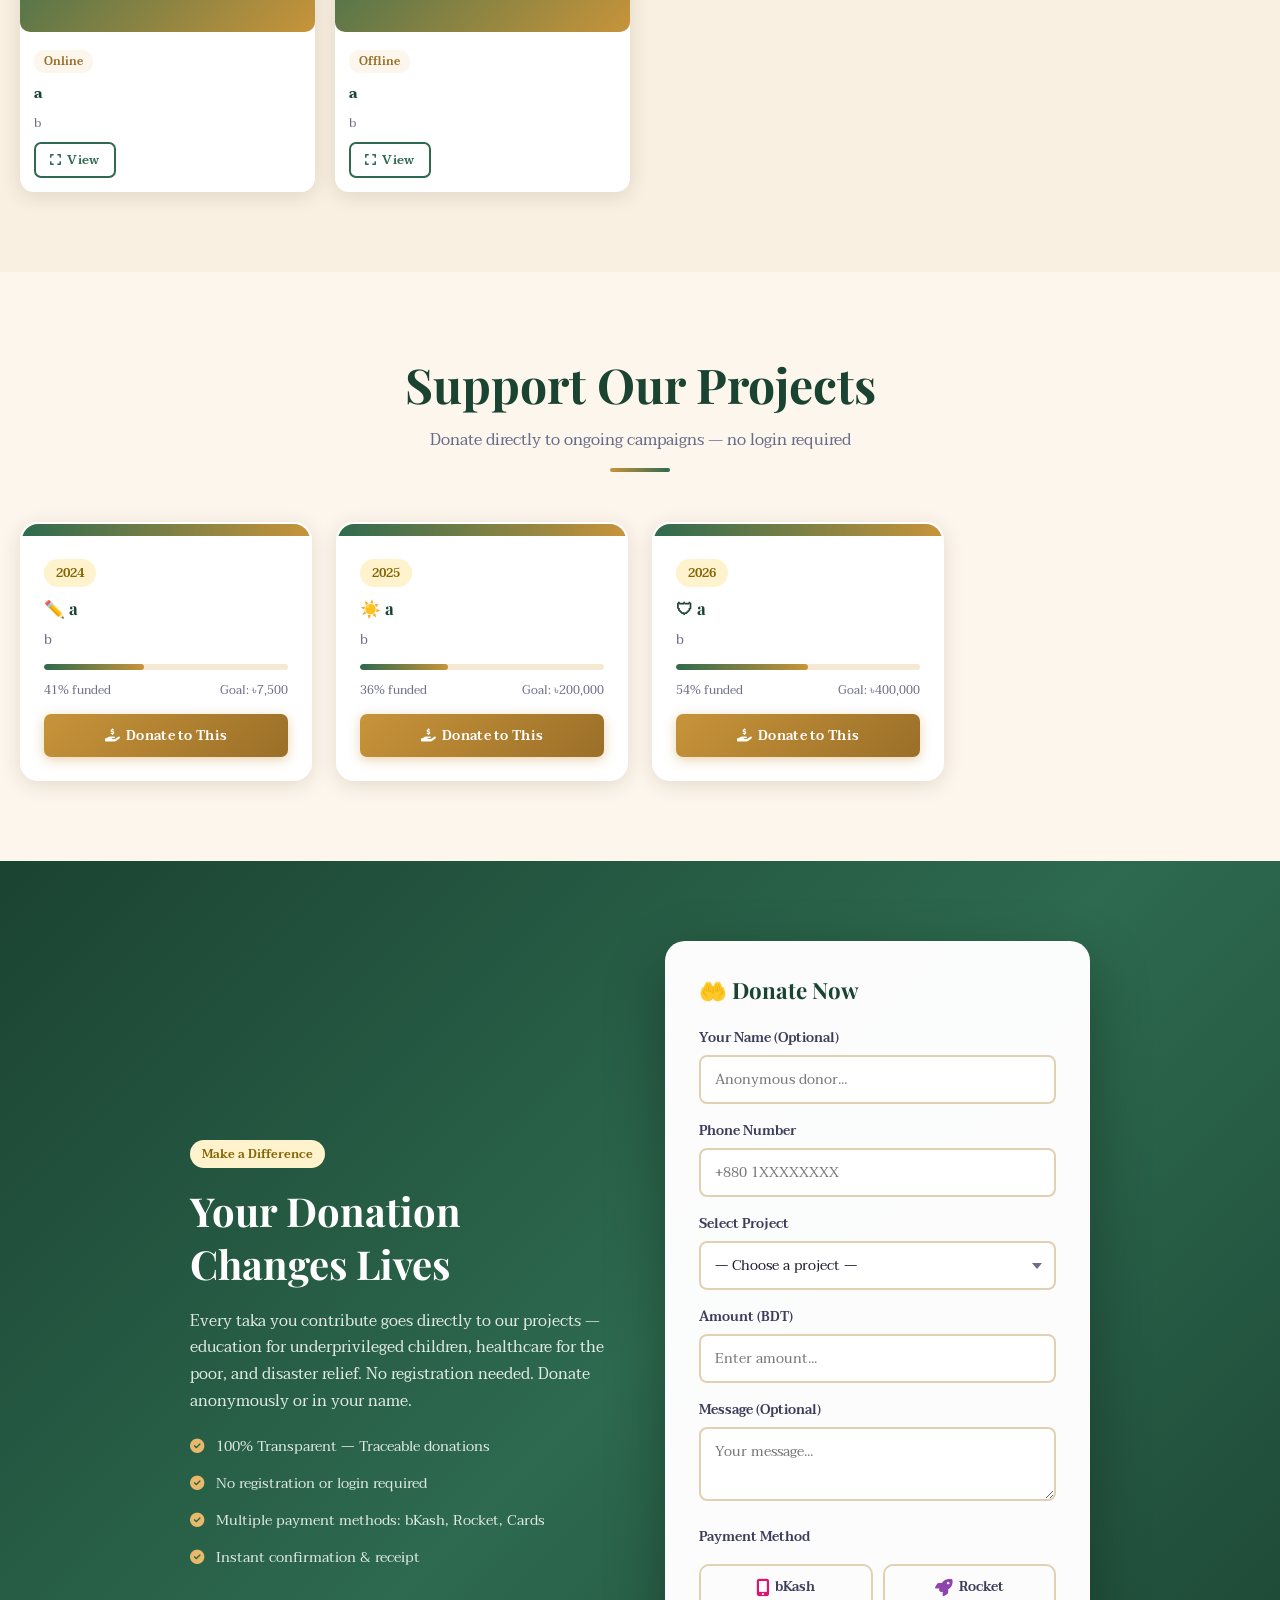
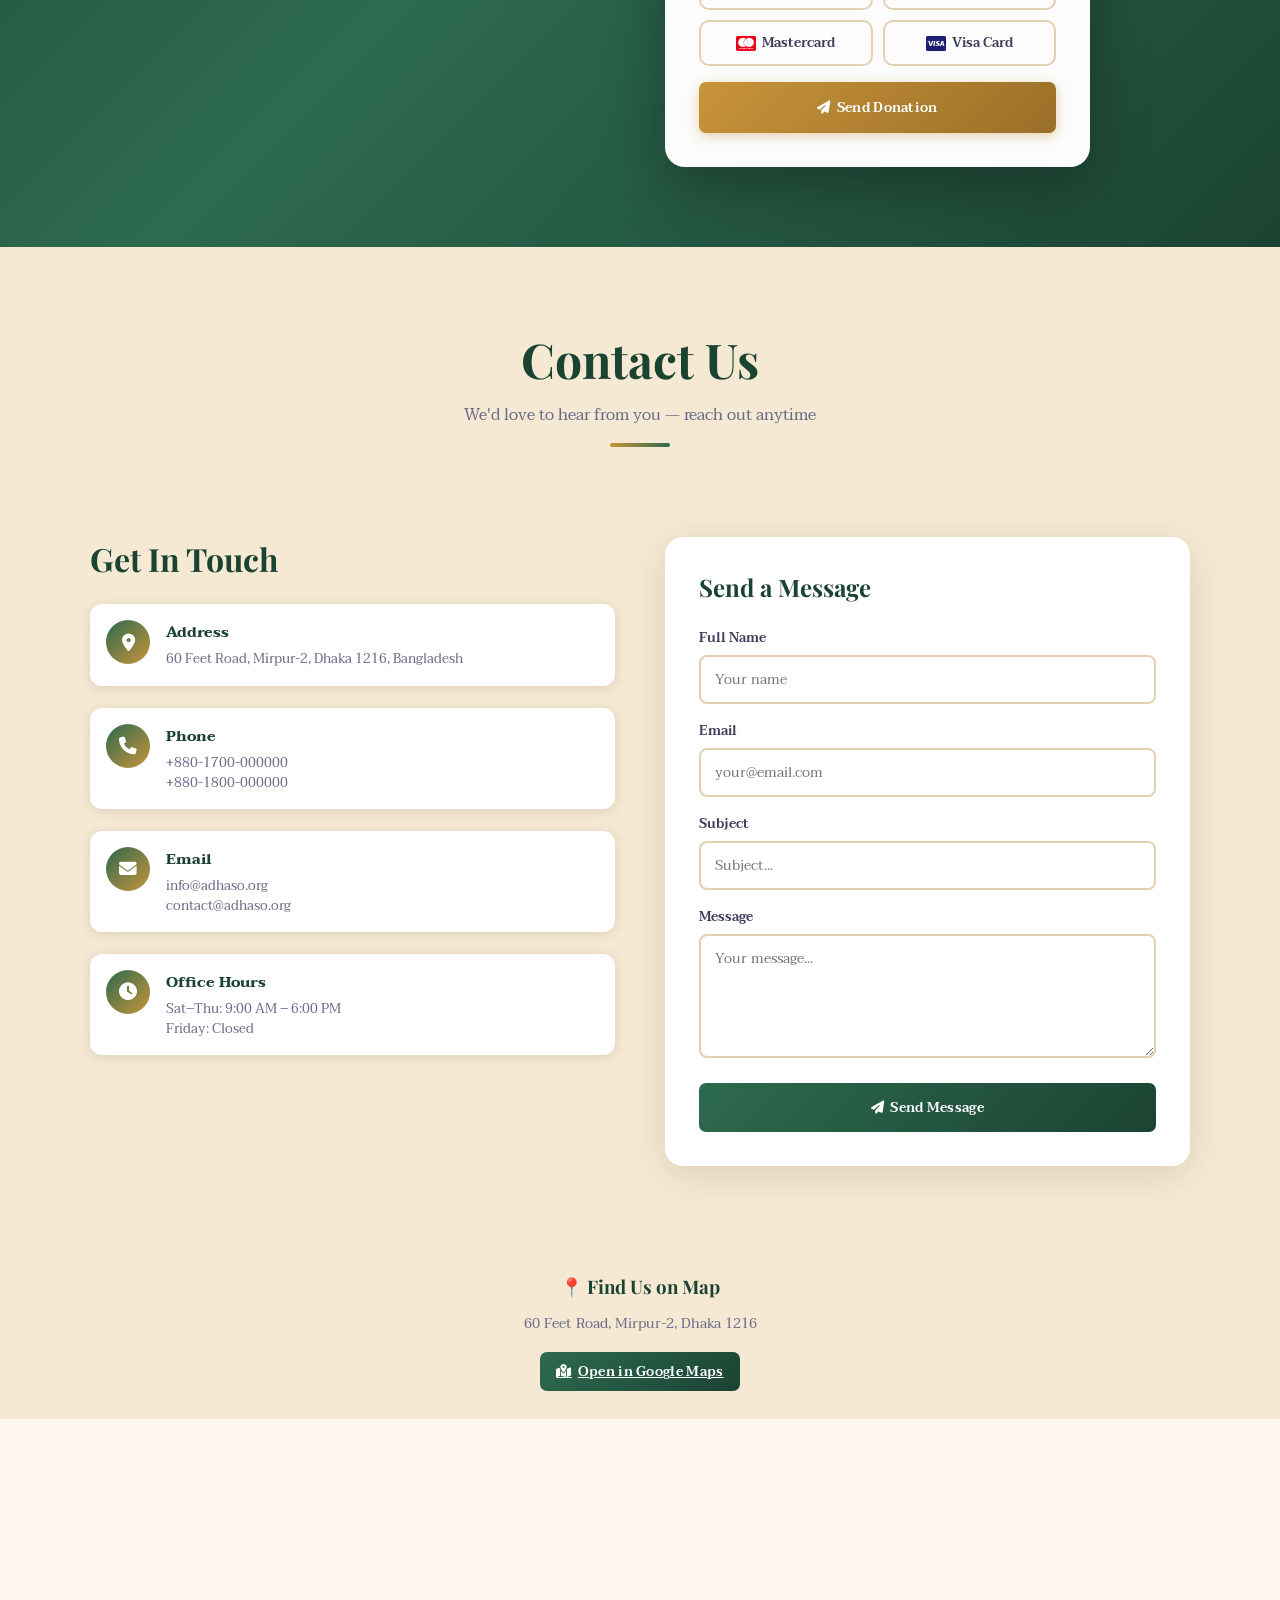
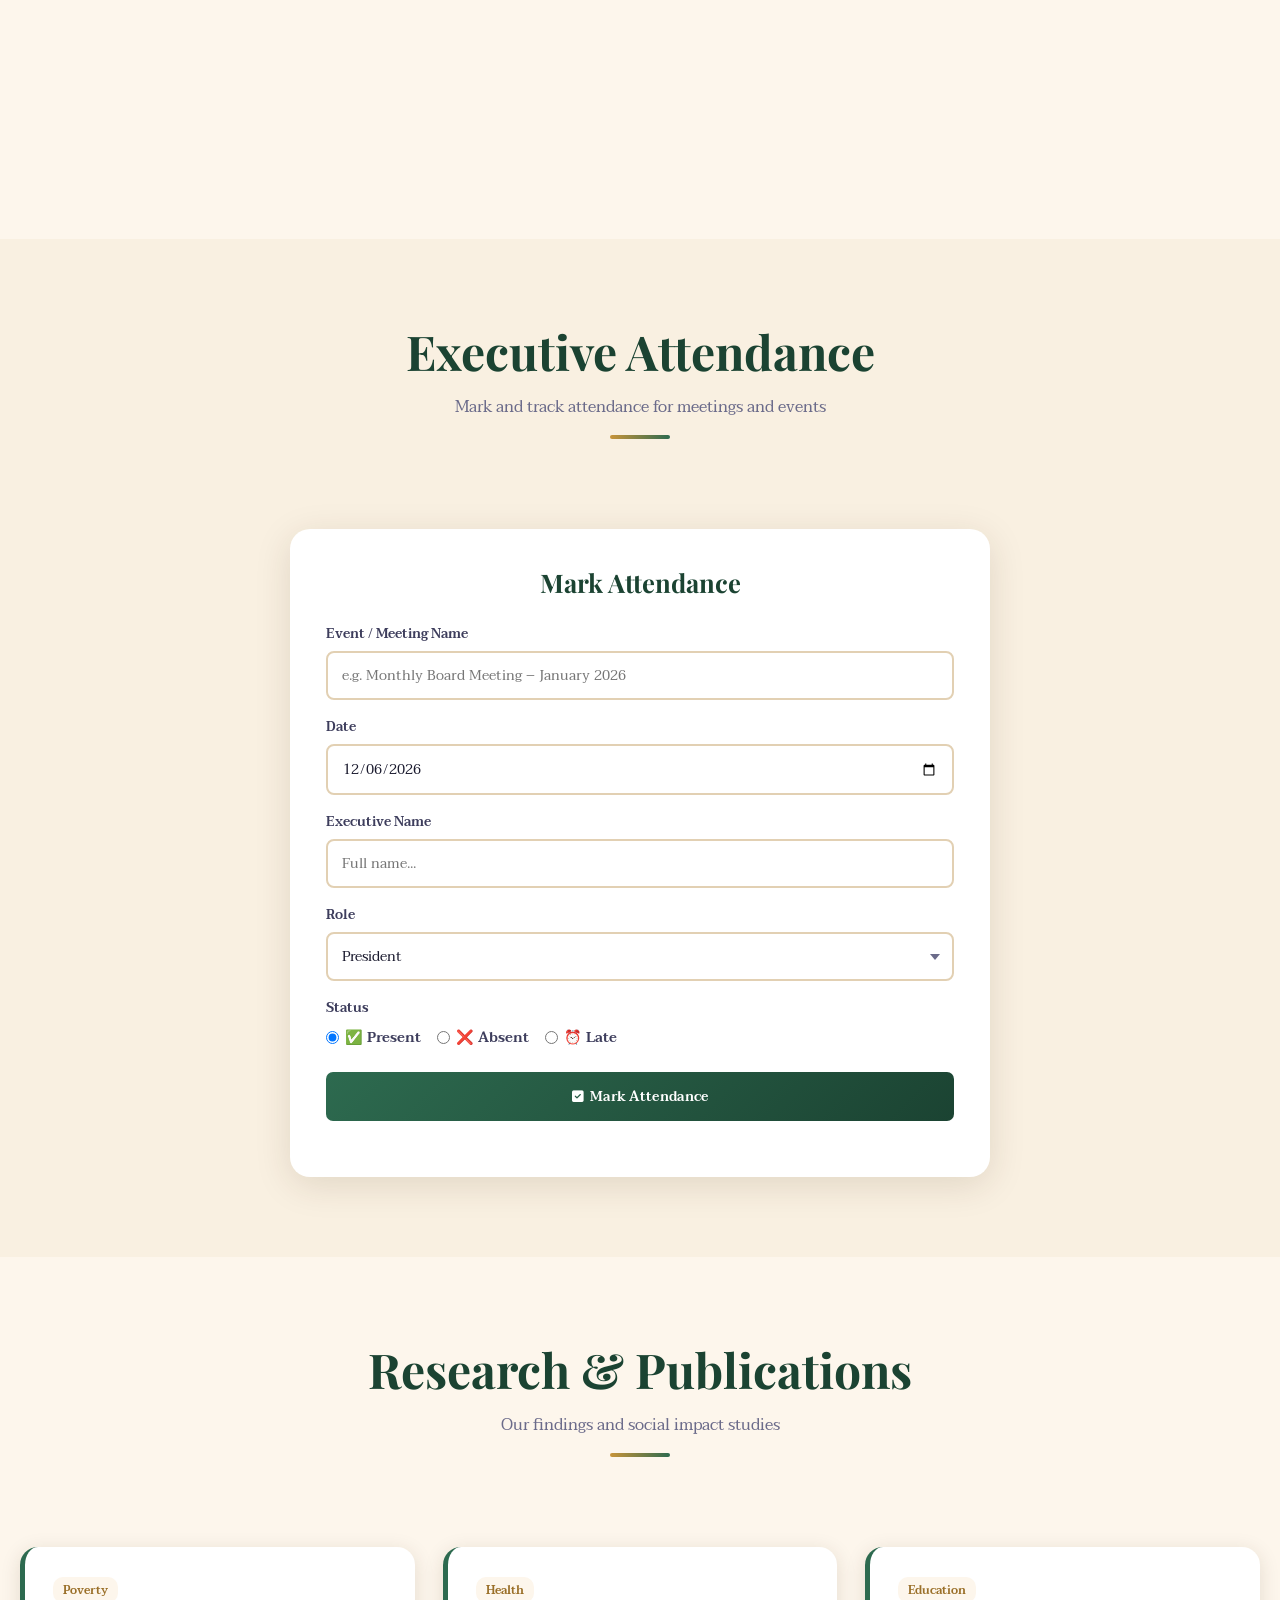
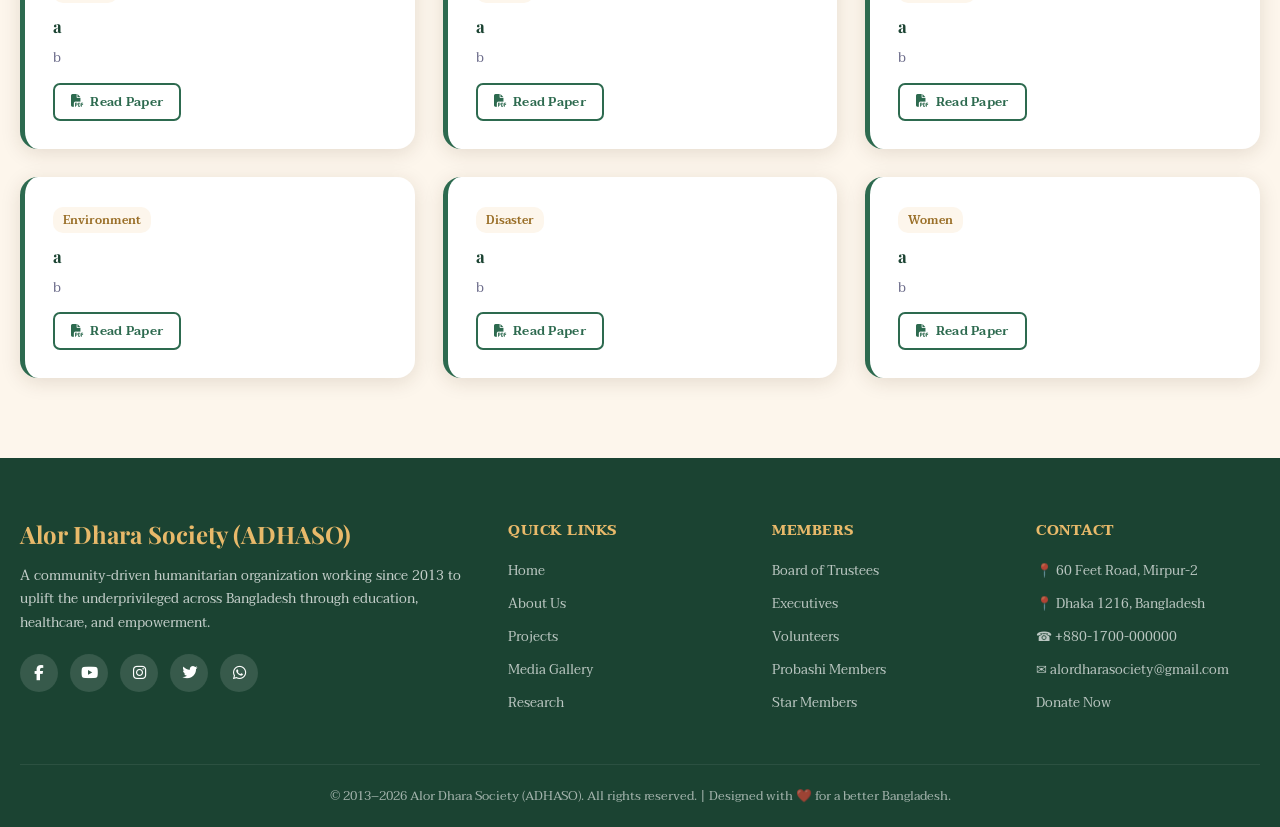
==== commit 1843d7bb: "Add files via upload" ====
--- a/index.html
+++ b/index.html
@@ -1,619 +1,646 @@
 <!DOCTYPE html>
 <html lang="en">
-<head>
-<meta charset="UTF-8">
-<meta name="viewport" content="width=device-width, initial-scale=1.0">
-<title>Alor Dhara Society (ADHASO) - Lighting Lives</title>
-<link href="https://fonts.googleapis.com/css2?family=Playfair+Display:wght@400;700;900&family=Taviraj:wght@300;400;500;600&family=Kalpurush&display=swap" rel="stylesheet">
-<link rel="stylesheet" href="https://cdnjs.cloudflare.com/ajax/libs/font-awesome/6.5.0/css/all.min.css">
-<link rel="stylesheet" href="style.css">
-</head>
-<body>
 
-<!-- TOPBAR -->
-<div id="topbar">
-  <span>  &nbsp; &nbsp; </span>
-  <span>
-    <a href="https://www.facebook.com/alordharasociety/" target="_blank"><i class="fab fa-facebook-f"></i></a>
-    <a href="https://www.youtube.com/@alordharasociety" target="_blank"><i class="fab fa-youtube"></i></a>
-    <a href="#" target="_blank"><i class="fab fa-instagram"></i></a>
-    <a href="https://twitter.com/adhaso_org" target="_blank"><i class="fab fa-twitter"></i></a>
-    Since 2013 — Let's make smiles...
-  </span>
-</div>
+  <head>
+  
+    <!-- Responsiveness -->
+    <meta charset="UTF-8">
+    <meta name="viewport" content="width=device-width, initial-scale=1.0">
+    
+    <title>Alor Dhara Society (ADHASO)</title>
+    
+    <!-- Fonts -->
+    <link href="https://fonts.googleapis.com/css2?family=Playfair+Display:wght@400;700;900&family=Taviraj:wght@300;400;500;600&family=Kalpurush&display=swap" rel="stylesheet">
+    <link rel="stylesheet" href="https://cdnjs.cloudflare.com/ajax/libs/font-awesome/6.5.0/css/all.min.css">
+    
+    <!-- CSS Linking -->
+    <link rel="stylesheet" href="style.css">
 
-<!-- HEADER -->
-<header>
-  <div class="nav-container">
-    <a class="logo" href="index.html">
-      <div class="logo-icon">
-        <img src="https://scontent.fdac207-1.fna.fbcdn.net/v/t39.30808-6/326355372_1414097906067882_1565115583635872948_n.jpg?_nc_cat=100&ccb=1-7&_nc_sid=1d70fc&_nc_ohc=98tveaGpGgkQ7kNvwHtE9z9&_nc_oc=AdrcC6KrSvXQ1-3ubcficaD_Eq3xyq7WSMI1M_G7lmfvmoK8I2eBKdWDMycU2EcLS8U&_nc_zt=23&_nc_ht=scontent.fdac207-1.fna&_nc_gid=gul6p4a3lOuae2pblCs-9Q&_nc_ss=7f2a8&oh=00_Af5Etle3BGUk5Wl3G7pwFwAtxeiAasfbRmqL5tf4zZOMhQ&oe=6A00D0E4" alt="ADHASO Logo">
-      </div>
-      <div class="logo-text">
-        <strong>Alor Dhara Society</strong>
-        <span>ADHASO</span>
-      </div>
-    </a>
+  </head>
 
-    <!-- Search -->
-    <div class="search-wrap">
-      <input type="text" id="searchInput" placeholder="Search ADHASO..." aria-label="Search">
-      <button id="searchBtn" aria-label="Search Button"><i class="fas fa-search"></i></button>
-    </div>
+  <body>
+    
+    <!----------------------- Header Start ----------------------------------->
+    <!-- TOPBAR -->
+    <div id="topbar">
+      <span>  &nbsp; &nbsp; </span>
+      <span>
+        <a href="https://www.facebook.com/alordharasociety/" target="_blank"><i class="fab fa-facebook-f"></i></a>
+        <a href="https://www.youtube.com/@alordharasociety" target="_blank"><i class="fab fa-youtube"></i></a>
+        <a href="#" target="_blank"><i class="fab fa-instagram"></i></a>
+        <a href="https://twitter.com/adhaso_org" target="_blank"><i class="fab fa-twitter"></i></a>
+        Since 2013 — Let's make smiles...
+      </span>
+    </div>
+  
+    <!-- HEADER -->
+    <header>
+      <div class="nav-container">
+        <a class="logo" href="index.html">
+          <div class="logo-icon">
+            <img src="https://scontent.fdac207-1.fna.fbcdn.net/v/t39.30808-6/326355372_1414097906067882_1565115583635872948_n.jpg?_nc_cat=100&ccb=1-7&_nc_sid=1d70fc&_nc_ohc=98tveaGpGgkQ7kNvwHtE9z9&_nc_oc=AdrcC6KrSvXQ1-3ubcficaD_Eq3xyq7WSMI1M_G7lmfvmoK8I2eBKdWDMycU2EcLS8U&_nc_zt=23&_nc_ht=scontent.fdac207-1.fna&_nc_gid=gul6p4a3lOuae2pblCs-9Q&_nc_ss=7f2a8&oh=00_Af5Etle3BGUk5Wl3G7pwFwAtxeiAasfbRmqL5tf4zZOMhQ&oe=6A00D0E4" alt="ADHASO Logo">
+          </div>
+          <div class="logo-text">
+            <strong>Alor Dhara Society</strong>
+          <span>ADHASO</span>
+          </div>
+        </a>
+  
+      <!-- Search -->
+      <div class="search-wrap">
+        <input type="text" id="searchInput" placeholder="Search ADHASO..." aria-label="Search">
+        <button id="searchBtn" aria-label="Search Button"><i class="fas fa-search"></i></button>
+      </div>
+  
+      <!-- Nav -->
+      <nav id="mainNav">
+        <a class="nav-link" href="#about" onclick="location.href='about.html', '_blank'">About</a>
+  
+        <!-- Members dropdown -->
+        <div class="dropdown">
+          <span class="nav-link" onclick="location.href='index.html'">Members <i class="fas fa-chevron-down"></i></span>
+          <div class="dropdown-menu">
+            <div class="sub-dropdown">
+              <div class="dropdown-item" onclick="location.href='index.html'">Board of Trustees <i class="fas fa-chevron-right" style="font-size:.7rem"></i></div>
+              <div class="sub-menu">
+                <div class="dropdown-item" onclick="location.href='founder.html', '_blank'">Founder</div>
+                <div class="dropdown-item" onclick="location.href='president.html', '_blank'">President</div>
+                <div class="dropdown-item" onclick="location.href='vp.html', '_blank'">Vice President</div>
+                <div class="dropdown-item" onclick="location.href='trustees.html', '_blank'">Other Trustees</div>
+              </div>
+            </div>
+            <div class="sub-dropdown">
+              <div class="dropdown-item" onclick="location.href='index.html'">Executives <i class="fas fa-chevron-right" style="font-size:.7rem"></i></div>
+              <div class="sub-menu">
+                <div class="dropdown-item" onclick="location.href='exe.html', '_blank'">Executives</div>
+                <div class="dropdown-item" onclick="location.href='subexe.html', '_blank'">Sub-Executives</div>
+              </div>
+            </div>
+            <div class="sub-dropdown">
+              <div class="dropdown-item" onclick="location.href='index.html', '_blank'">Volunteers <i class="fas fa-chevron-right" style="font-size:.7rem"></i></div>
+              <div class="sub-menu">
+                <div class="dropdown-item" onclick="location.href='spv.html', '_blank'">Special Volunteers</div>
+                <div class="dropdown-item" onclick="location.href='gv.html'">General Volunteers</div>
+                <div class="dropdown-item" onclick="location.href='sv.html', '_blank'">Supportive Volunteers</div>
+              </div>
+            </div>
+            <div class="sub-dropdown">
+              <div class="dropdown-item" onclick="location.href='index.html'">Members <i class="fas fa-chevron-right" style="font-size:.7rem"></i></div>
+              <div class="sub-menu">
+                <div class="dropdown-item" onclick="location.href='spm.html', '_blank'">Special Members</div>
+                <div class="dropdown-item" onclick="location.href='gm.html', '_blank'">General Members</div>
+                <div class="dropdown-item" onclick="location.href='sm.html', '_blank'">Supportive Members</div>
+              </div>
+            </div>
+            <div class="sub-dropdown">
+              <div class="dropdown-item" onclick="location.href='index.html'">Star Members <i class="fas fa-chevron-right" style="font-size:.7rem"></i></div>
+              <div class="sub-menu">
+                <div class="dropdown-item" onclick="location.href='ptm.html', '_blank'">Platinum Member</div>
+                <div class="dropdown-item" onclick="location.href='gm.html', '_blank'">Gold Member</div>
+                <div class="dropdown-item" onclick="location.href='slm.html', '_blank'">Silver Member</div>
+                <div class="dropdown-item" onclick="location.href='bz.html', '_blank'">Bronze Member</div>
+              </div>
+            </div>
+            <div class="dropdown-item" onclick="location.href='pro.html', '_blank'">Probashi Members</div>
+          </div>
+        </div>
+  
+        <!-- Projects dropdown -->
+        <div class="dropdown">
+          <span class="nav-link">Projects <i class="fas fa-chevron-down"></i></span>
+          <div class="dropdown-menu" style="max-height:320px;overflow-y:auto;">
+            <div id="yearDropdown"></div>
+          </div>
+        </div>
+  
+        <a class="nav-link" href="#contact" onclick="smoothScroll('contact')">Contact Us</a>
+        <a class="nav-link" href="#research" onclick="smoothScroll('research')">Research</a>
+        <a class="nav-link" href="#media" onclick="smoothScroll('media')">Media</a>
+        <!-- <a class="nav-link" href="#attendance" onclick="smoothScroll('attendance')">Attendance</a> -->
+        <a class="nav-link" href="#attendence" onclick="openModal('attendanceModal')">Attendance</a>
+      </nav>
+  
+      <!-- Action buttons -->
+      <div class="nav-actions">
+        <button class="btn btn-outline" onclick="openModal('loginModal')"><i class="fas fa-sign-in-alt"></i> Sign In</button>
+        <button class="btn btn-green" onclick="openModal('regModal')"><i class="fas fa-user-plus"></i> Register</button>
+        <button class="btn btn-gold" onclick="smoothScroll('donate-section')"><i class="fas fa-heart"></i> Donate</button>
+        <div class="hamburger" onclick="toggleMobileNav()" id="hamburger">
+          <span></span><span></span><span></span>
+        </div>
+      </div>
+    </div>
+  
+    <!-- Mobile nav panel -->
+    <div id="mobileNav" class="mobile-nav" style="background:#fff;padding:14px 20px;border-top:1px solid var(--border);display:none;">
+      <a class="nav-link" href="#about" style="display:block;margin-bottom:8px;" onclick="toggleMobileNav()">About</a>
+      <a class="nav-link" href="#projects" style="display:block;margin-bottom:8px;" onclick="toggleMobileNav()">Projects</a>
+      <a class="nav-link" href="#contact" style="display:block;margin-bottom:8px;" onclick="toggleMobileNav()">Contact</a>
+      <a class="nav-link" href="#research" style="display:block;margin-bottom:8px;" onclick="toggleMobileNav()">Research</a>
+      <a class="nav-link" href="#media" style="display:block;margin-bottom:8px;" onclick="toggleMobileNav()">Media</a>
+      <a class="nav-link" href="#attendance" style="display:block;margin-bottom:8px;" onclick="toggleMobileNav()">Attendance</a>
+      <div style="display:flex;gap:8px;margin-top:10px;flex-wrap:wrap;">
+        <button class="btn btn-outline btn-sm" onclick="openModal('loginModal');toggleMobileNav()">Sign In</button>
+        <button class="btn btn-green btn-sm" onclick="openModal('regModal');toggleMobileNav()">Register</button>
+        <button class="btn btn-gold btn-sm" onclick="smoothScroll('donate-section');toggleMobileNav()">Donate</button>
+      </div>
+      <div class="search-wrap" style="margin-top:12px;width:100%;">
+        <input type="text" id="searchInputMobile" placeholder="Search..." style="flex:1;padding:7px 14px;border:none;outline:none;font-size:.84rem;font-family:'Taviraj',serif;">
+        <button onclick="doSearch(document.getElementById('searchInputMobile').value)" style="background:var(--green);border:none;padding:7px 13px;cursor:pointer;color:#fff;border-radius:0 22px 22px 0;"><i class="fas fa-search"></i></button>
+      </div>
+    </div>
+  </header>
+  
+  <!-- Search Results -->
+  <div id="searchResults"></div>
+  
+  <!----------------------- Header End ----------------------------------->
+  
+    <!-- HERO -->
+    <section id="home">
+      <div id="hero">
+        <div class="hero-bg"></div>
+        <div class="hero-overlay"></div>
+        <div class="hero-content">
+          <div class="hero-badge">আলোর ধারা সোসাইটি — Since 2013</div>
+          <h1 class="hero-title">One Smile,<br><span>Big Achievement</span></h1>
+          <p class="hero-sub">Alor Dhara Society (ADHASO) — First of all, welcome, and thank you for visiting this website. I hope everyone is doing well. Our organization is a student-based organization. The main purpose of establishing this organization is to help the underprivileged people around us. Some of them need education, while others need clothing and food—basic necessities that they are deprived of due to poverty. We aim to extend a helping hand to them with selflessness and a non-communal mindset. However, this work cannot be done alone. We need everyone’s support. With collective effort, we believe we can bring smiles to the faces of these people. From “Alor Dhara Society,” we have taken an oath to make this world a better place—where everyone will have three meals a day, access to clothing, and opportunities for education. Even animals will receive their rights. With this commitment, the journey of Alor Dhara began on November 8, 2013. We are moving forward, and we will continue to do so.
+    </p>
+          <div class="hero-btns">
+            <button class="hero-btn hero-btn-primary" onclick="openModal('donateModal')"><i class="fas fa-hand-holding-heart"></i> Donate Now</button>
+            <button class="hero-btn hero-btn-secondary" onclick="smoothScroll('about')"><i class="fas fa-play-circle"></i> Our Story</button>
+          </div>
+          <div class="hero-stats">
+            <div class="stat-item"><div class="stat-num" id="statProjects">0</div><div class="stat-lbl">Projects Done</div></div>
+            <div class="stat-item"><div class="stat-num" id="statBenef">0</div><div class="stat-lbl">Lives Touched</div></div>
+            <div class="stat-item"><div class="stat-num" id="statMembers">0</div><div class="stat-lbl">Members</div></div>
+            <div class="stat-item"><div class="stat-num" id="statYears">0</div><div class="stat-lbl">Years Active</div></div>
+          </div>
+        </div>
+        <div class="scroll-indicator"><i class="fas fa-chevron-down"></i><span>Scroll</span></div>
+      </div>
+    </section>
+    
+    <!-- 3D SWIPER: RECENT PROJECTS -->
+    <section class="swiper-section">
+      <div class="section-title">
+        <h2>Recent Projects</h2>
+        <p>A glimpse into our transformative work across Bangladesh</p>
+        <div class="title-line"></div>
+      </div>
+      <div class="swiper-3d-container">
+        <div class="swiper-3d-track" id="swiperTrack"></div>
+      </div>
+      <div class="swiper-nav">
+        <button class="swiper-btn-3d" onclick="swiperMove(-1)" title="Previous"><i class="fas fa-chevron-left"></i></button>
+        <button class="swiper-btn-3d" onclick="swiperMove(1)" title="Next"><i class="fas fa-chevron-right"></i></button>
+      </div>
+    </section>
+    
+    <!-- ABOUT -->
+    <section id="about" class="full-section" style="background:var(--cream);">
+      <div class="section">
+        <div class="about-grid">
+          <div class="about-img-wrap">
+            <div class="about-img-box">
+              <div style="text-align:center;">
+                <div style="font-size:5rem;">🌅</div>
+                <div style="font-family:'Playfair Display',serif;font-size:1.3rem;margin-top:12px;">Alor Dhara</div>
+                <div style="font-size:.9rem;opacity:.8;margin-top:6px;">আলোর ধারা</div>
+              </div>
+            </div>
+            <div class="about-badge">
+              <strong>12+</strong>
+              <span>Years of Service</span>
+            </div>
+          </div>
+          <div class="about-text">
+            <div class="tag tag-green" style="margin-bottom:14px;">About ADHASO</div>
+            <h2>We Believe Every Life <span class="highlight">Deserves Light</span></h2>
+            <div class="divider"></div>
+            <p>Alor Dhara Society (ADHASO) was founded in 2013 with a single guiding vision — to bring light into the lives of the underprivileged. Based in Mirpur, Dhaka, we have grown into a nationwide movement with dedicated volunteers, professionals, and passionate changemakers.</p>
+            <p>We operate across multiple domains including <span class="highlight">education support, healthcare camps, disaster relief, skill development, and community empowerment</span> — always rooted in compassion and transparency.</p>
+            <p>Our strength lies in our diversity — from board of trustees to probashi (diaspora) members abroad, everyone contributes to our collective mission of a brighter Bangladesh.</p>
+            <div style="display:flex;gap:16px;flex-wrap:wrap;margin-top:20px;">
+              <button class="btn btn-green" onclick="openModal('regModal')"><i class="fas fa-user-plus"></i> Join Us</button>
+              <button class="btn btn-outline" onclick="smoothScroll('projects')"><i class="fas fa-project-diagram"></i> Our Projects</button>
+            </div>
+          </div>
+        </div>
+      </div>
+    </section>
+    
+    <!-- PROJECTS TABLE -->
+    <section id="projects" class="full-section" style="background:var(--cream-dark);">
+      <div class="section">
+        <div class="section-title">
+          <h2>All Projects</h2>
+          <p>Browse our complete project history from 2013 to 2026</p>
+          <div class="title-line"></div>
+        </div>
+        <div class="year-filter" id="yearFilter"></div>
+        <div class="project-table-wrap">
+          <table class="project-table" id="projectTable">
+            <thead>
+              <tr>
+                <th>#</th>
+                <th>Image</th>
+                <th>Project Name</th>
+                <th>Year</th>
+                <th>Description</th>
+                <th>Status</th>
+                <th>Beneficiaries</th>
+              </tr>
+            </thead>
+            <tbody id="projectTableBody"></tbody>
+          </table>
+        </div>
+      </div>
+    </section>
+    
+    <!----------------------- Midder Start ----------------------------------->
+    
+    <!-- MEDIA -->
+    <section id="media" class="full-section" style="background:var(--cream-mid);">
+      <div class="section">
+        <div class="section-title">
+          <h2>Media Gallery</h2>
+          <p>Images, Audio & Video from our ground activities</p>
+          <div class="title-line"></div>
+        </div>
+        <div class="media-tabs">
+          <button class="media-tab active" onclick="switchTab(this,'images')">📷 Images</button>
+          <button class="media-tab" onclick="switchTab(this,'audio')">🎵 Audio</button>
+          <button class="media-tab" onclick="switchTab(this,'video-online')">▶ Online Video</button>
+          <button class="media-tab" onclick="switchTab(this,'video-offline')">📹 Offline</button>
+          <button class="media-tab" onclick="switchTab(this,'youtube')"><i class="fab fa-youtube"></i> YouTube</button>
+        </div>
+        <div class="media-grid" id="mediaGrid"></div>
+      </div>
+    </section>
+    
+    <!-- SUGGESTION / DONATE TO PROJECT -->
+    <section id="suggestions" class="full-section" style="background:var(--cream);">
+      <div class="section-title" style="padding:0 20px;">
+        <h2>Support Our Projects</h2>
+        <p>Donate directly to ongoing campaigns — no login required</p>
+        <div class="title-line"></div>
+      </div>
+      <div class="suggest-grid" style="margin-top:30px;" id="suggestGrid"></div>
+    </section>
+    
+    <!-- DONATE -->
+    <section id="donate-section">
+      <div class="donate-inner">
+        <div class="donate-text">
+          <div class="tag tag-gold" style="margin-bottom:16px;">Make a Difference</div>
+          <h2>Your Donation Changes Lives</h2>
+          <p>Every taka you contribute goes directly to our projects — education for underprivileged children, healthcare for the poor, and disaster relief. No registration needed. Donate anonymously or in your name.</p>
+          <div style="display:flex;flex-direction:column;gap:12px;margin-top:20px;">
+            <div style="display:flex;align-items:center;gap:12px;color:rgba(255,255,255,.85);font-size:.9rem;"><i class="fas fa-check-circle" style="color:var(--gold-light)"></i> 100% Transparent — Traceable donations</div>
+            <div style="display:flex;align-items:center;gap:12px;color:rgba(255,255,255,.85);font-size:.9rem;"><i class="fas fa-check-circle" style="color:var(--gold-light)"></i> No registration or login required</div>
+            <div style="display:flex;align-items:center;gap:12px;color:rgba(255,255,255,.85);font-size:.9rem;"><i class="fas fa-check-circle" style="color:var(--gold-light)"></i> Multiple payment methods: bKash, Rocket, Cards</div>
+            <div style="display:flex;align-items:center;gap:12px;color:rgba(255,255,255,.85);font-size:.9rem;"><i class="fas fa-check-circle" style="color:var(--gold-light)"></i> Instant confirmation & receipt</div>
+          </div>
+        </div>
+        <div class="donate-form-card" id="donateFormCard">
+          <h3>🤲 Donate Now</h3>
+          <div class="form-group">
+            <label>Your Name (Optional)</label>
+            <input class="form-input" type="text" placeholder="Anonymous donor..." id="dName">
+          </div>
+          <div class="form-group">
+            <label>Phone Number</label>
+            <input class="form-input" type="tel" placeholder="+880 1XXXXXXXX" id="dPhone">
+          </div>
+          <div class="form-group">
+            <label>Select Project</label>
+            <select class="form-input form-select" id="dProject">
+              <option value="">— Choose a project —</option>
+            </select>
+          </div>
+          <div class="form-group">
+            <label>Amount (BDT)</label>
+            <input class="form-input" type="number" placeholder="Enter amount..." id="dAmount" min="10">
+          </div>
+          <div class="form-group">
+            <label>Message (Optional)</label>
+            <textarea class="form-input" rows="2" placeholder="Your message..." id="dMessage" style="resize:vertical;"></textarea>
+          </div>
+          <div class="form-group">
+            <label>Payment Method</label>
+            <div class="payment-methods">
+              <div class="pay-method" onclick="selectPay(this,'bkash')"><i class="fas fa-mobile-alt" style="color:#e2136e"></i> bKash</div>
+              <div class="pay-method" onclick="selectPay(this,'rocket')"><i class="fas fa-rocket" style="color:#8d44ad"></i> Rocket</div>
+              <div class="pay-method" onclick="selectPay(this,'mastercard')"><i class="fab fa-cc-mastercard" style="color:#eb001b"></i> Mastercard</div>
+              <div class="pay-method" onclick="selectPay(this,'visa')"><i class="fab fa-cc-visa" style="color:#1a1f71"></i> Visa Card</div>
+            </div>
+          </div>
+          <button class="btn btn-gold" style="width:100%;justify-content:center;padding:14px;" onclick="submitDonate()"><i class="fas fa-paper-plane"></i> Send Donation</button>
+        </div>
+      </div>
+    </section>
+    
+    <!-- CONTACT -->
+    <section id="contact" class="full-section" style="background:var(--cream-dark);">
+      <div class="section-title" style="padding:0 20px 40px;">
+        <h2>Contact Us</h2>
+        <p>We'd love to hear from you — reach out anytime</p>
+        <div class="title-line"></div>
+      </div>
+      <div class="contact-grid">
+        <div class="contact-info">
+          <h2>Get In Touch</h2>
+          <div class="contact-item"><div class="contact-icon"><i class="fas fa-map-marker-alt"></i></div><div class="contact-item-text"><h4>Address</h4><p>60 Feet Road, Mirpur-2, Dhaka 1216, Bangladesh</p></div></div>
+          <div class="contact-item"><div class="contact-icon"><i class="fas fa-phone"></i></div><div class="contact-item-text"><h4>Phone</h4><p>+880-1700-000000<br>+880-1800-000000</p></div></div>
+          <div class="contact-item"><div class="contact-icon"><i class="fas fa-envelope"></i></div><div class="contact-item-text"><h4>Email</h4><p>info@adhaso.org<br>contact@adhaso.org</p></div></div>
+          <div class="contact-item"><div class="contact-icon"><i class="fas fa-clock"></i></div><div class="contact-item-text"><h4>Office Hours</h4><p>Sat–Thu: 9:00 AM – 6:00 PM<br>Friday: Closed</p></div></div>
+        </div>
+        <div class="contact-form-card">
+          <h3>Send a Message</h3>
+          <div class="form-group"><label>Full Name</label><input class="form-input" type="text" placeholder="Your name"></div>
+          <div class="form-group"><label>Email</label><input class="form-input" type="email" placeholder="your@email.com"></div>
+          <div class="form-group"><label>Subject</label><input class="form-input" type="text" placeholder="Subject..."></div>
+          <div class="form-group"><label>Message</label><textarea class="form-input" rows="4" placeholder="Your message..." style="resize:vertical;"></textarea></div>
+          <button class="btn btn-green" style="width:100%;justify-content:center;padding:13px;" onclick="alert('Message sent! We will get back to you soon.')"><i class="fas fa-paper-plane"></i> Send Message</button>
+        </div>
+      </div>
+    </section>
+    
+    <!-- MAP -->
+    <section id="map-section">
+      <div class="map-btn-wrap">
+        <h3 style="font-family:'Playfair Display',serif;color:var(--green-dark);margin-bottom:12px;">📍 Find Us on Map</h3>
+        <p style="color:var(--text-soft);font-size:.88rem;margin-bottom:16px;">60 Feet Road, Mirpur-2, Dhaka 1216</p>
+        <a href="https://www.google.com/maps/search/60+feet+road+mirpur+2+dhaka+1216" target="_blank" class="btn btn-green"><i class="fas fa-map-marked-alt"></i> Open in Google Maps</a>
+      </div>
+      <iframe
+        class="map-container"
+        src="https://www.google.com/maps/embed?pb=!1m18!1m12!1m3!1d3651.2!2d90.3742!3d23.7935!2m3!1f0!2f0!3f0!3m2!1i1024!2i768!4f13.1!3m3!1m2!1s0x3755c7c9b6a10a5b%3A0x0!2sMirpur%202%2C%20Dhaka%201216!5e0!3m2!1sen!2sbd!4v1"
+        allowfullscreen="" loading="lazy" title="ADHASO Location Map"
+        style="border:0;">
+      </iframe>
+    </section>
+    
+    <!----------------------- Midder End ----------------------------------->
+    
+    <!-- EXECUTIVE ATTENDANCE -->
+    <section id="attendance" class="full-section" style="background:var(--cream-mid);">
+      <div class="section-title" style="padding:0 20px 40px;">
+        <h2>Executive Attendance</h2>
+        <p>Mark and track attendance for meetings and events</p>
+        <div class="title-line"></div>
+      </div>
+      <div class="attendance-card">
+        <h3>Mark Attendance</h3>
+        <div class="form-group"><label>Event / Meeting Name</label><input class="form-input" type="text" placeholder="e.g. Monthly Board Meeting – January 2026" id="attEvent"></div>
+        <div class="form-group"><label>Date</label><input class="form-input" type="date" id="attDate"></div>
+        <div class="form-group"><label>Executive Name</label><input class="form-input" type="text" placeholder="Full name..." id="attName"></div>
+        <div class="form-group"><label>Role</label>
+          <select class="form-input form-select" id="attRole">
+            <option>President</option>
+            <option>Vice President</option>
+            <option>Secretary</option>
+            <option>Treasurer</option>
+            <option>Executive Member</option>
+            <option>Sub-Executive</option>
+          </select>
+        </div>
+        <div class="form-group"><label>Status</label>
+          <div class="spouse-toggle">
+            <label><input type="radio" name="attStatus" value="Present" checked> ✅ Present</label>
+            <label><input type="radio" name="attStatus" value="Absent"> ❌ Absent</label>
+            <label><input type="radio" name="attStatus" value="Late"> ⏰ Late</label>
+          </div>
+        </div>
+        <button class="btn btn-green" style="width:100%;justify-content:center;padding:13px;" onclick="markAttendance()"><i class="fas fa-check-square"></i> Mark Attendance</button>
+        <div id="attLog" style="margin-top:20px;"></div>
+      </div>
+    </section>
+    
+    <!-- ===== ATTENDANCE MODAL ===== -->
+    <div class="modal-overlay" id="attendanceModal">
+      <div class="modal-box" style="max-width:540px;">
+        <div class="modal-header">
+          <div class="modal-title"><i class="fas fa-clipboard-list"></i> Executive Attendance</div>
+          <button class="modal-close" onclick="closeModal('attendanceModal')">✕</button>
+        </div>
+        <div class="form-row">
+          <div class="form-group"><label class="form-label">Executive Name</label>
+            <select class="form-select">
+              <option>Select Trustees</option>
+              <option>President</option>
+              <option>Vice-President</option>
+              <option>Secretary</option>
+              <option>Joint Secretary</option>
+              <option>General Secretary</option>
+              <option>Treasurer</option>
+              <option>Director</option>
+            </select>
+          </div>
+          <div class="form-group"><label class="form-label">Month</label>
+            <select class="form-select" id="attMonth"></select>
+          </div>
+        </div>
+        <div class="attendance-wrap" style="padding:0;background:transparent;border:none;">
+          <p style="font-size:12px;color:var(--gray);margin-bottom:12px;">Click dates to toggle attendance (🟢 Present / 🔴 Absent)</p>
+          <div class="attendance-grid" id="attGrid"></div>
+        </div>
+        <div style="display:flex;gap:16px;margin-top:20px;align-items:center;">
+          <span style="font-size:12px;color:var(--gray);">
+            Present: <span id="presentCount" style="color:#0f4;font-weight:700;">0</span> |
+            Absent: <span id="absentCount" style="color:#f55;font-weight:700;">0</span>
+          </span>
+          <button class="btn-submit" style="flex:1;margin:0;" onclick="showToast('Attendance saved successfully!')">Save Attendance</button>
+        </div>
+      </div>
+    </div>
+    
+    <!----------------------- Footer Start ----------------------------------->
+    
+    <!-- RESEARCH -->
+    <section id="research" class="full-section" style="background:var(--cream);">
+      <div class="section-title" style="padding:0 20px 40px;">
+        <h2>Research & Publications</h2>
+        <p>Our findings and social impact studies</p>
+        <div class="title-line"></div>
+      </div>
+      <div class="research-grid" id="researchGrid"></div>
+    </section>
+    
+    <!-- FOOTER -->
+    <footer>
+      <div class="footer-grid">
+        <div class="footer-brand">
+          <h3>Alor Dhara Society (ADHASO)</h3>
+          <p>A community-driven humanitarian organization working since 2013 to uplift the underprivileged across Bangladesh through education, healthcare, and empowerment.</p>
+          <div class="footer-socials">
+            <a class="social-btn" href="https://www.facebook.com/alordharasociety/" target="_blank"><i class="fab fa-facebook-f"></i></a>
+            <a class="social-btn" href="https://www.youtube.com/@alordharasociety" target="_blank"><i class="fab fa-youtube"></i></a>
+            <a class="social-btn" href="#" target="_blank"><i class="fab fa-instagram"></i></a>
+            <a class="social-btn" href="https://twitter.com/adhaso_org" target="_blank"><i class="fab fa-twitter"></i></a>
+            <a class="social-btn" href="#"><i class="fab fa-whatsapp" target="_blank"></i></a>
+          </div>
+        </div>
+        <div class="footer-col">
+          <h4>Quick Links</h4>
+          <a href="index.html">Home</a>
+          <a href="#about">About Us</a>
+          <a href="projects.html">Projects</a>
+          <a href="#media">Media Gallery</a>
+          <a href="#research">Research</a>
+        </div>
+        <div class="footer-col">
+          <h4>Members</h4>
+          <a href="trustees.html">Board of Trustees</a>
+          <a href="exe.html">Executives</a>
+          <a href="gv.html">Volunteers</a>
+          <a href="pro.html">Probashi Members</a>
+          <a href="stm.html">Star Members</a>
+        </div>
+        <div class="footer-col">
+          <h4>Contact</h4>
+          <a href="#">📍 60 Feet Road, Mirpur-2</a>
+          <a href="#">📍 Dhaka 1216, Bangladesh</a>
+          <a href="tel:+8801700000000">☎ +880-1700-000000</a>
+          <a href="mailto:info@adhaso.org">✉ alordharasociety@gmail.com</a>
+          <a href="#" onclick="openModal('donateModal')">Donate Now</a>
+        </div>
+      </div>
+      <div class="footer-bottom">
+        <p>© 2013–2026 Alor Dhara Society (ADHASO). All rights reserved. | Designed with ❤️ for a better Bangladesh.</p>
+      </div>
+    </footer>
+    
+    <!-- FLOATING 3D BUTTONS -->
+    <div class="float-btn-3d">
+      <button class="float-3d" onclick="window.scrollTo({top:0,behavior:'smooth'})" title="Scroll to Top"><i class="fas fa-chevron-up"></i></button>
+      <button class="float-3d" style="background:linear-gradient(145deg,var(--green),var(--green-dark));" onclick="window.scrollTo({top:document.body.scrollHeight,behavior:'smooth'})" title="Scroll to Bottom"><i class="fas fa-chevron-down"></i></button>
+    </div>
+    
+    <!-- REGISTRATION MODAL -->
+    <div class="modal-overlay" id="regModal">
+      <div class="modal-box" style="max-width:700px;">
+        <div class="modal-header">
+          <h3><i class="fas fa-user-plus"></i> Register with ADHASO</h3>
+          <button class="modal-close" onclick="closeModal('regModal')"><i class="fas fa-times"></i></button>
+        </div>
+        <div class="modal-body">
+          <div class="form-row">
+            <div class="form-group"><label>Full Name *</label><input class="form-input" type="text" id="rName" placeholder="Your full name" required></div>
+            <div class="form-group"><label>Email *</label><input class="form-input" type="email" id="rEmail" placeholder="email@example.com" required></div>
+          </div>
+          <div class="form-row">
+            <div class="form-group"><label>Phone 1 *</label>
+              <div class="phone-group">
+                <select class="form-input form-select phone-cc" id="rCC1"><option value="+880">🇧🇩 +880</option><option value="+1">🇺🇸 +1</option><option value="+44">🇬🇧 +44</option><option value="+966">🇸🇦 +966</option><option value="+971">🇦🇪 +971</option><option value="+60">🇲🇾 +60</option><option value="+65">🇸🇬 +65</option><option value="+61">🇦🇺 +61</option></select>
+                <input class="form-input" type="tel" id="rPhone1" placeholder="Phone number" style="flex:1">
+              </div>
+            </div>
+            <div class="form-group"><label>Phone 2</label>
+              <div class="phone-group">
+                <select class="form-input form-select phone-cc" id="rCC2"><option value="+880">🇧🇩 +880</option><option value="+1">🇺🇸 +1</option><option value="+44">🇬🇧 +44</option><option value="+966">🇸🇦 +966</option><option value="+971">🇦🇪 +971</option><option value="+60">🇲🇾 +60</option><option value="+65">🇸🇬 +65</option><option value="+61">🇦🇺 +61</option></select>
+                <input class="form-input" type="tel" id="rPhone2" placeholder="Optional" style="flex:1">
+              </div>
+            </div>
+          </div>
+          <div class="form-row">
+            <div class="form-group"><label>Nationality</label><select class="form-input form-select" id="rNationality"><option>Bangladeshi</option><option>British-Bangladeshi</option><option>American</option><option>Canadian</option><option>Australian</option><option>Other</option></select></div>
+            <div class="form-group"><label>Gender</label><select class="form-input form-select" id="rGender"><option>Male</option><option>Female</option><option>Other</option></select></div>
+          </div>
+          <div class="form-row">
+            <div class="form-group"><label>Father's Name</label><input class="form-input" type="text" id="rFather" placeholder="Father's name"></div>
+            <div class="form-group"><label>Mother's Name</label><input class="form-input" type="text" id="rMother" placeholder="Mother's name"></div>
+          </div>
+          <div class="form-group">
+            <label>Do you have a spouse?</label>
+            <div class="spouse-toggle">
+              <label><input type="radio" name="spouse" value="yes" onchange="toggleSpouse(true)"> Yes</label>
+              <label><input type="radio" name="spouse" value="no" checked onchange="toggleSpouse(false)"> No</label>
+            </div>
+          </div>
+          <div class="form-group" id="spouseNameGroup" style="display:none;">
+            <label>Spouse Name</label><input class="form-input" type="text" id="rSpouse" placeholder="Spouse's full name">
+          </div>
+          <div class="form-row">
+            <div class="form-group"><label>School Name</label><input class="form-input" type="text" id="rSchool" placeholder="School name"></div>
+            <div class="form-group"><label>College Name</label><input class="form-input" type="text" id="rCollege" placeholder="College name"></div>
+          </div>
+          <div class="form-row">
+            <div class="form-group"><label>University Name</label><input class="form-input" type="text" id="rUniversity" placeholder="University name"></div>
+            <div class="form-group"><label>Profession</label><input class="form-input" type="text" id="rProfession" placeholder="Your profession"></div>
+          </div>
+          <div class="form-group"><label>Address</label><textarea class="form-input" rows="2" id="rAddress" placeholder="Full address..." style="resize:vertical;"></textarea></div>
+          <div class="form-row">
+            <div class="form-group"><label>Membership Type</label><select class="form-input form-select" id="rMType"><option>General Member</option><option>Special Member</option><option>Volunteer</option><option>Supportive Member</option><option>Probashi Member</option></select></div>
+            <div class="form-group"><label>Password *</label><input class="form-input" type="password" id="rPass" placeholder="Create password"></div>
+          </div>
+          <button class="btn btn-green" style="width:100%;justify-content:center;padding:14px;margin-top:10px;" onclick="submitRegistration()"><i class="fas fa-user-check"></i> Complete Registration</button>
+          <p style="text-align:center;font-size:.8rem;color:var(--text-soft);margin-top:12px;">Already have an account? <a href="#" onclick="closeModal('regModal');openModal('loginModal');" style="color:var(--green);">Sign In</a></p>
+        </div>
+      </div>
+    </div>
+    
+    <!-- LOGIN MODAL -->
+    <div class="modal-overlay" id="loginModal">
+      <div class="modal-box" style="max-width:420px;">
+        <div class="modal-header">
+          <h3><i class="fas fa-sign-in-alt"></i> Sign In</h3>
+          <button class="modal-close" onclick="closeModal('loginModal')"><i class="fas fa-times"></i></button>
+        </div>
+        <div class="modal-body">
+          <div class="form-group"><label>Email or Phone</label><input class="form-input" type="text" id="lEmail" placeholder="Email or phone number"></div>
+          <div class="form-group"><label>Password</label><input class="form-input" type="password" id="lPass" placeholder="Your password"></div>
+          <div style="text-align:right;margin-bottom:14px;"><a href="#" style="font-size:.82rem;color:var(--green);">Forgot Password?</a></div>
+          <button class="btn btn-green" style="width:100%;justify-content:center;padding:14px;" onclick="submitLogin()"><i class="fas fa-sign-in-alt"></i> Sign In</button>
+          <div style="text-align:center;margin:16px 0;color:var(--text-soft);font-size:.85rem;">— or —</div>
+          <button class="btn btn-outline" style="width:100%;justify-content:center;padding:13px;" onclick="closeModal('loginModal');openModal('regModal')"><i class="fas fa-user-plus"></i> Create New Account</button>
+        </div>
+      </div>
+    </div>
+    
+    <!-- DONATE MODAL (from button) -->
+    <div class="modal-overlay" id="donateModal">
+      <div class="modal-box" style="max-width:500px;">
+        <div class="modal-header">
+          <h3><i class="fas fa-hand-holding-heart"></i> Donate to ADHASO</h3>
+          <button class="modal-close" onclick="closeModal('donateModal')"><i class="fas fa-times"></i></button>
+        </div>
+        <div class="modal-body">
+          <div class="form-group"><label>Your Name (Optional)</label><input class="form-input" type="text" placeholder="Anonymous..."></div>
+          <div class="form-group"><label>Phone</label><input class="form-input" type="tel" placeholder="+880..."></div>
+          <div class="form-group"><label>Select Project</label><select class="form-input form-select" id="dProjectModal"></select></div>
+          <div class="form-group"><label>Amount (BDT)</label><input class="form-input" type="number" placeholder="500" min="10"></div>
+          <div class="form-group"><label>Message</label><textarea class="form-input" rows="2" placeholder="..." style="resize:vertical;"></textarea></div>
+          <div class="form-group"><label>Payment Method</label>
+            <div class="payment-methods">
+              <div class="pay-method" onclick="selectPay(this,'bkash2')"><i class="fas fa-mobile-alt" style="color:#e2136e"></i> bKash</div>
+              <div class="pay-method" onclick="selectPay(this,'rocket2')"><i class="fas fa-rocket" style="color:#8d44ad"></i> Rocket</div>
+              <div class="pay-method" onclick="selectPay(this,'mastercard2')"><i class="fab fa-cc-mastercard" style="color:#eb001b"></i> Mastercard</div>
+              <div class="pay-method" onclick="selectPay(this,'visa2')"><i class="fab fa-cc-visa" style="color:#1a1f71"></i> Visa Card</div>
+            </div>
+          </div>
+          <button class="btn btn-gold" style="width:100%;justify-content:center;padding:14px;" onclick="alert('Thank you! Your donation is received. May Allah bless you. 🤲');closeModal('donateModal');"><i class="fas fa-paper-plane"></i> Send Donation</button>
+        </div>
+      </div>
+    </div>
+    
+    <!-- INFO MODAL -->
+    <div class="modal-overlay" id="infoModal">
+      <div class="modal-box" style="max-width:500px;">
+        <div class="modal-header">
+          <h3 id="infoModalTitle">Info</h3>
+          <button class="modal-close" onclick="closeModal('infoModal')"><i class="fas fa-times"></i></button>
+        </div>
+        <div class="modal-body" id="infoModalBody"></div>
+      </div>
+    </div>
+    
+    <!----------------------- Footer End ----------------------------------->
+    
+    <!-- Connecting JavaScript -->
+    <script src="script.js"></script>
+    
+  </body>
 
-    <!-- Nav -->
-    <nav id="mainNav">
-      <a class="nav-link" href="#about" onclick="location.href='about.html', '_blank'">About</a>
-
-      <!-- Members dropdown -->
-      <div class="dropdown">
-        <span class="nav-link" onclick="location.href='index.html'">Members <i class="fas fa-chevron-down"></i></span>
-        <div class="dropdown-menu">
-          <div class="sub-dropdown">
-            <div class="dropdown-item" onclick="location.href='index.html'">Board of Trustees <i class="fas fa-chevron-right" style="font-size:.7rem"></i></div>
-            <div class="sub-menu">
-              <div class="dropdown-item" onclick="location.href='president.html', '_blank'">President</div>
-              <div class="dropdown-item" onclick="location.href='trustees.html', '_blank'">Other Trustees</div>
-            </div>
-          </div>
-          <div class="sub-dropdown">
-            <div class="dropdown-item" onclick="location.href='index.html'">Executives <i class="fas fa-chevron-right" style="font-size:.7rem"></i></div>
-            <div class="sub-menu">
-              <div class="dropdown-item" onclick="location.href='exe.html', '_blank'">Executives</div>
-              <div class="dropdown-item" onclick="location.href='subexe.html', '_blank'">Sub-Executives</div>
-            </div>
-          </div>
-          <div class="sub-dropdown">
-            <div class="dropdown-item" onclick="location.href='index.html', '_blank'">Volunteers <i class="fas fa-chevron-right" style="font-size:.7rem"></i></div>
-            <div class="sub-menu">
-              <div class="dropdown-item" onclick="location.href='spv.html', '_blank'">Special Volunteers</div>
-              <div class="dropdown-item" onclick="location.href='gv.html'">General Volunteers</div>
-              <div class="dropdown-item" onclick="location.href='sv.html', '_blank'">Supportive Volunteers</div>
-            </div>
-          </div>
-          <div class="sub-dropdown">
-            <div class="dropdown-item" onclick="location.href='index.html'">Members <i class="fas fa-chevron-right" style="font-size:.7rem"></i></div>
-            <div class="sub-menu">
-              <div class="dropdown-item" onclick="location.href='spm.html', '_blank'">Special Members</div>
-              <div class="dropdown-item" onclick="location.href='gm.html', '_blank'">General Members</div>
-              <div class="dropdown-item" onclick="location.href='sm.html', '_blank'">Supportive Members</div>
-            </div>
-          </div>
-          <div class="sub-dropdown">
-            <div class="dropdown-item" onclick="location.href='index.html'">Star Members <i class="fas fa-chevron-right" style="font-size:.7rem"></i></div>
-            <div class="sub-menu">
-              <div class="dropdown-item" onclick="location.href='ptm.html', '_blank'">Platinum Member</div>
-              <div class="dropdown-item" onclick="location.href='gm.html', '_blank'">Gold Member</div>
-              <div class="dropdown-item" onclick="location.href='slm.html', '_blank'">Silver Member</div>
-              <div class="dropdown-item" onclick="location.href='bz.html', '_blank'">Bronze Member</div>
-            </div>
-          </div>
-          <div class="dropdown-item" onclick="location.href='pro.html', '_blank'">Probashi Members</div>
-        </div>
-      </div>
-
-      <!-- Projects dropdown -->
-      <div class="dropdown">
-        <span class="nav-link">Projects <i class="fas fa-chevron-down"></i></span>
-        <div class="dropdown-menu" style="max-height:320px;overflow-y:auto;">
-          <div id="yearDropdown"></div>
-        </div>
-      </div>
-
-      <a class="nav-link" href="#contact" onclick="smoothScroll('contact')">Contact Us</a>
-      <a class="nav-link" href="#research" onclick="smoothScroll('research')">Research</a>
-      <a class="nav-link" href="#media" onclick="smoothScroll('media')">Media</a>
-      <!-- <a class="nav-link" href="#attendance" onclick="smoothScroll('attendance')">Attendance</a> -->
-      <a class="nav-link" href="#attendence" onclick="openModal('attendanceModal')">Attendance</a>
-    </nav>
-
-    <!-- Action buttons -->
-    <div class="nav-actions">
-      <button class="btn btn-outline" onclick="openModal('loginModal')"><i class="fas fa-sign-in-alt"></i> Sign In</button>
-      <button class="btn btn-green" onclick="openModal('regModal')"><i class="fas fa-user-plus"></i> Register</button>
-      <button class="btn btn-gold" onclick="smoothScroll('donate-section')"><i class="fas fa-heart"></i> Donate</button>
-      <div class="hamburger" onclick="toggleMobileNav()" id="hamburger">
-        <span></span><span></span><span></span>
-      </div>
-    </div>
-  </div>
-
-  <!-- Mobile nav panel -->
-  <div id="mobileNav" class="mobile-nav" style="background:#fff;padding:14px 20px;border-top:1px solid var(--border);display:none;">
-    <a class="nav-link" href="#about" style="display:block;margin-bottom:8px;" onclick="toggleMobileNav()">About</a>
-    <a class="nav-link" href="#projects" style="display:block;margin-bottom:8px;" onclick="toggleMobileNav()">Projects</a>
-    <a class="nav-link" href="#contact" style="display:block;margin-bottom:8px;" onclick="toggleMobileNav()">Contact</a>
-    <a class="nav-link" href="#research" style="display:block;margin-bottom:8px;" onclick="toggleMobileNav()">Research</a>
-    <a class="nav-link" href="#media" style="display:block;margin-bottom:8px;" onclick="toggleMobileNav()">Media</a>
-    <a class="nav-link" href="#attendance" style="display:block;margin-bottom:8px;" onclick="toggleMobileNav()">Attendance</a>
-    <div style="display:flex;gap:8px;margin-top:10px;flex-wrap:wrap;">
-      <button class="btn btn-outline btn-sm" onclick="openModal('loginModal');toggleMobileNav()">Sign In</button>
-      <button class="btn btn-green btn-sm" onclick="openModal('regModal');toggleMobileNav()">Register</button>
-      <button class="btn btn-gold btn-sm" onclick="smoothScroll('donate-section');toggleMobileNav()">Donate</button>
-    </div>
-    <div class="search-wrap" style="margin-top:12px;width:100%;">
-      <input type="text" id="searchInputMobile" placeholder="Search..." style="flex:1;padding:7px 14px;border:none;outline:none;font-size:.84rem;font-family:'Taviraj',serif;">
-      <button onclick="doSearch(document.getElementById('searchInputMobile').value)" style="background:var(--green);border:none;padding:7px 13px;cursor:pointer;color:#fff;border-radius:0 22px 22px 0;"><i class="fas fa-search"></i></button>
-    </div>
-  </div>
-</header>
-
-<!-- Search Results -->
-<div id="searchResults"></div>
-
-<!-- HERO -->
-<section id="home">
-  <div id="hero">
-    <div class="hero-bg"></div>
-    <div class="hero-overlay"></div>
-    <div class="hero-content">
-      <div class="hero-badge">আলোর ধারা সোসাইটি — Since 2013</div>
-      <h1 class="hero-title">One Smile,<br><span>Big Achievement</span></h1>
-      <p class="hero-sub">Alor Dhara Society (ADHASO) — First of all, welcome, and thank you for visiting this website. I hope everyone is doing well. Our organization is a student-based organization. The main purpose of establishing this organization is to help the underprivileged people around us. Some of them need education, while others need clothing and food—basic necessities that they are deprived of due to poverty. We aim to extend a helping hand to them with selflessness and a non-communal mindset. However, this work cannot be done alone. We need everyone’s support. With collective effort, we believe we can bring smiles to the faces of these people. From “Alor Dhara Society,” we have taken an oath to make this world a better place—where everyone will have three meals a day, access to clothing, and opportunities for education. Even animals will receive their rights. With this commitment, the journey of Alor Dhara began on November 8, 2013. We are moving forward, and we will continue to do so.
-</p>
-      <div class="hero-btns">
-        <button class="hero-btn hero-btn-primary" onclick="openModal('donateModal')"><i class="fas fa-hand-holding-heart"></i> Donate Now</button>
-        <button class="hero-btn hero-btn-secondary" onclick="smoothScroll('about')"><i class="fas fa-play-circle"></i> Our Story</button>
-      </div>
-      <div class="hero-stats">
-        <div class="stat-item"><div class="stat-num" id="statProjects">0</div><div class="stat-lbl">Projects Done</div></div>
-        <div class="stat-item"><div class="stat-num" id="statBenef">0</div><div class="stat-lbl">Lives Touched</div></div>
-        <div class="stat-item"><div class="stat-num" id="statMembers">0</div><div class="stat-lbl">Members</div></div>
-        <div class="stat-item"><div class="stat-num" id="statYears">0</div><div class="stat-lbl">Years Active</div></div>
-      </div>
-    </div>
-    <div class="scroll-indicator"><i class="fas fa-chevron-down"></i><span>Scroll</span></div>
-  </div>
-</section>
-
-<!-- 3D SWIPER: RECENT PROJECTS -->
-<section class="swiper-section">
-  <div class="section-title">
-    <h2>Recent Projects</h2>
-    <p>A glimpse into our transformative work across Bangladesh</p>
-    <div class="title-line"></div>
-  </div>
-  <div class="swiper-3d-container">
-    <div class="swiper-3d-track" id="swiperTrack"></div>
-  </div>
-  <div class="swiper-nav">
-    <button class="swiper-btn-3d" onclick="swiperMove(-1)" title="Previous"><i class="fas fa-chevron-left"></i></button>
-    <button class="swiper-btn-3d" onclick="swiperMove(1)" title="Next"><i class="fas fa-chevron-right"></i></button>
-  </div>
-</section>
-
-<!-- ABOUT -->
-<section id="about" class="full-section" style="background:var(--cream);">
-  <div class="section">
-    <div class="about-grid">
-      <div class="about-img-wrap">
-        <div class="about-img-box">
-          <div style="text-align:center;">
-            <div style="font-size:5rem;">🌅</div>
-            <div style="font-family:'Playfair Display',serif;font-size:1.3rem;margin-top:12px;">Alor Dhara</div>
-            <div style="font-size:.9rem;opacity:.8;margin-top:6px;">আলোর ধারা</div>
-          </div>
-        </div>
-        <div class="about-badge">
-          <strong>12+</strong>
-          <span>Years of Service</span>
-        </div>
-      </div>
-      <div class="about-text">
-        <div class="tag tag-green" style="margin-bottom:14px;">About ADHASO</div>
-        <h2>We Believe Every Life <span class="highlight">Deserves Light</span></h2>
-        <div class="divider"></div>
-        <p>Alor Dhara Society (ADHASO) was founded in 2013 with a single guiding vision — to bring light into the lives of the underprivileged. Based in Mirpur, Dhaka, we have grown into a nationwide movement with dedicated volunteers, professionals, and passionate changemakers.</p>
-        <p>We operate across multiple domains including <span class="highlight">education support, healthcare camps, disaster relief, skill development, and community empowerment</span> — always rooted in compassion and transparency.</p>
-        <p>Our strength lies in our diversity — from board of trustees to probashi (diaspora) members abroad, everyone contributes to our collective mission of a brighter Bangladesh.</p>
-        <div style="display:flex;gap:16px;flex-wrap:wrap;margin-top:20px;">
-          <button class="btn btn-green" onclick="openModal('regModal')"><i class="fas fa-user-plus"></i> Join Us</button>
-          <button class="btn btn-outline" onclick="smoothScroll('projects')"><i class="fas fa-project-diagram"></i> Our Projects</button>
-        </div>
-      </div>
-    </div>
-  </div>
-</section>
-
-<!-- PROJECTS TABLE -->
-<section id="projects" class="full-section" style="background:var(--cream-dark);">
-  <div class="section">
-    <div class="section-title">
-      <h2>All Projects</h2>
-      <p>Browse our complete project history from 2013 to 2026</p>
-      <div class="title-line"></div>
-    </div>
-    <div class="year-filter" id="yearFilter"></div>
-    <div class="project-table-wrap">
-      <table class="project-table" id="projectTable">
-        <thead>
-          <tr>
-            <th>#</th>
-            <th>Image</th>
-            <th>Project Name</th>
-            <th>Year</th>
-            <th>Description</th>
-            <th>Status</th>
-            <th>Beneficiaries</th>
-          </tr>
-        </thead>
-        <tbody id="projectTableBody"></tbody>
-      </table>
-    </div>
-  </div>
-</section>
-
-<!-- MEDIA -->
-<section id="media" class="full-section" style="background:var(--cream-mid);">
-  <div class="section">
-    <div class="section-title">
-      <h2>Media Gallery</h2>
-      <p>Images, Audio & Video from our ground activities</p>
-      <div class="title-line"></div>
-    </div>
-    <div class="media-tabs">
-      <button class="media-tab active" onclick="switchTab(this,'images')">📷 Images</button>
-      <button class="media-tab" onclick="switchTab(this,'audio')">🎵 Audio</button>
-      <button class="media-tab" onclick="switchTab(this,'video-online')">▶ Online Video</button>
-      <button class="media-tab" onclick="switchTab(this,'video-offline')">📹 Offline</button>
-      <button class="media-tab" onclick="switchTab(this,'youtube')"><i class="fab fa-youtube"></i> YouTube</button>
-    </div>
-    <div class="media-grid" id="mediaGrid"></div>
-  </div>
-</section>
-
-<!-- SUGGESTION / DONATE TO PROJECT -->
-<section id="suggestions" class="full-section" style="background:var(--cream);">
-  <div class="section-title" style="padding:0 20px;">
-    <h2>Support Our Projects</h2>
-    <p>Donate directly to ongoing campaigns — no login required</p>
-    <div class="title-line"></div>
-  </div>
-  <div class="suggest-grid" style="margin-top:30px;" id="suggestGrid"></div>
-</section>
-
-<!-- DONATE -->
-<section id="donate-section">
-  <div class="donate-inner">
-    <div class="donate-text">
-      <div class="tag tag-gold" style="margin-bottom:16px;">Make a Difference</div>
-      <h2>Your Donation Changes Lives</h2>
-      <p>Every taka you contribute goes directly to our projects — education for underprivileged children, healthcare for the poor, and disaster relief. No registration needed. Donate anonymously or in your name.</p>
-      <div style="display:flex;flex-direction:column;gap:12px;margin-top:20px;">
-        <div style="display:flex;align-items:center;gap:12px;color:rgba(255,255,255,.85);font-size:.9rem;"><i class="fas fa-check-circle" style="color:var(--gold-light)"></i> 100% Transparent — Traceable donations</div>
-        <div style="display:flex;align-items:center;gap:12px;color:rgba(255,255,255,.85);font-size:.9rem;"><i class="fas fa-check-circle" style="color:var(--gold-light)"></i> No registration or login required</div>
-        <div style="display:flex;align-items:center;gap:12px;color:rgba(255,255,255,.85);font-size:.9rem;"><i class="fas fa-check-circle" style="color:var(--gold-light)"></i> Multiple payment methods: bKash, Rocket, Cards</div>
-        <div style="display:flex;align-items:center;gap:12px;color:rgba(255,255,255,.85);font-size:.9rem;"><i class="fas fa-check-circle" style="color:var(--gold-light)"></i> Instant confirmation & receipt</div>
-      </div>
-    </div>
-    <div class="donate-form-card" id="donateFormCard">
-      <h3>🤲 Donate Now</h3>
-      <div class="form-group">
-        <label>Your Name (Optional)</label>
-        <input class="form-input" type="text" placeholder="Anonymous donor..." id="dName">
-      </div>
-      <div class="form-group">
-        <label>Phone Number</label>
-        <input class="form-input" type="tel" placeholder="+880 1XXXXXXXX" id="dPhone">
-      </div>
-      <div class="form-group">
-        <label>Select Project</label>
-        <select class="form-input form-select" id="dProject">
-          <option value="">— Choose a project —</option>
-        </select>
-      </div>
-      <div class="form-group">
-        <label>Amount (BDT)</label>
-        <input class="form-input" type="number" placeholder="Enter amount..." id="dAmount" min="10">
-      </div>
-      <div class="form-group">
-        <label>Message (Optional)</label>
-        <textarea class="form-input" rows="2" placeholder="Your message..." id="dMessage" style="resize:vertical;"></textarea>
-      </div>
-      <div class="form-group">
-        <label>Payment Method</label>
-        <div class="payment-methods">
-          <div class="pay-method" onclick="selectPay(this,'bkash')"><i class="fas fa-mobile-alt" style="color:#e2136e"></i> bKash</div>
-          <div class="pay-method" onclick="selectPay(this,'rocket')"><i class="fas fa-rocket" style="color:#8d44ad"></i> Rocket</div>
-          <div class="pay-method" onclick="selectPay(this,'mastercard')"><i class="fab fa-cc-mastercard" style="color:#eb001b"></i> Mastercard</div>
-          <div class="pay-method" onclick="selectPay(this,'visa')"><i class="fab fa-cc-visa" style="color:#1a1f71"></i> Visa Card</div>
-        </div>
-      </div>
-      <button class="btn btn-gold" style="width:100%;justify-content:center;padding:14px;" onclick="submitDonate()"><i class="fas fa-paper-plane"></i> Send Donation</button>
-    </div>
-  </div>
-</section>
-
-<!-- CONTACT -->
-<section id="contact" class="full-section" style="background:var(--cream-dark);">
-  <div class="section-title" style="padding:0 20px 40px;">
-    <h2>Contact Us</h2>
-    <p>We'd love to hear from you — reach out anytime</p>
-    <div class="title-line"></div>
-  </div>
-  <div class="contact-grid">
-    <div class="contact-info">
-      <h2>Get In Touch</h2>
-      <div class="contact-item"><div class="contact-icon"><i class="fas fa-map-marker-alt"></i></div><div class="contact-item-text"><h4>Address</h4><p>60 Feet Road, Mirpur-2, Dhaka 1216, Bangladesh</p></div></div>
-      <div class="contact-item"><div class="contact-icon"><i class="fas fa-phone"></i></div><div class="contact-item-text"><h4>Phone</h4><p>+880-1700-000000<br>+880-1800-000000</p></div></div>
-      <div class="contact-item"><div class="contact-icon"><i class="fas fa-envelope"></i></div><div class="contact-item-text"><h4>Email</h4><p>info@adhaso.org<br>contact@adhaso.org</p></div></div>
-      <div class="contact-item"><div class="contact-icon"><i class="fas fa-clock"></i></div><div class="contact-item-text"><h4>Office Hours</h4><p>Sat–Thu: 9:00 AM – 6:00 PM<br>Friday: Closed</p></div></div>
-    </div>
-    <div class="contact-form-card">
-      <h3>Send a Message</h3>
-      <div class="form-group"><label>Full Name</label><input class="form-input" type="text" placeholder="Your name"></div>
-      <div class="form-group"><label>Email</label><input class="form-input" type="email" placeholder="your@email.com"></div>
-      <div class="form-group"><label>Subject</label><input class="form-input" type="text" placeholder="Subject..."></div>
-      <div class="form-group"><label>Message</label><textarea class="form-input" rows="4" placeholder="Your message..." style="resize:vertical;"></textarea></div>
-      <button class="btn btn-green" style="width:100%;justify-content:center;padding:13px;" onclick="alert('Message sent! We will get back to you soon.')"><i class="fas fa-paper-plane"></i> Send Message</button>
-    </div>
-  </div>
-</section>
-
-<!-- MAP -->
-<section id="map-section">
-  <div class="map-btn-wrap">
-    <h3 style="font-family:'Playfair Display',serif;color:var(--green-dark);margin-bottom:12px;">📍 Find Us on Map</h3>
-    <p style="color:var(--text-soft);font-size:.88rem;margin-bottom:16px;">60 Feet Road, Mirpur-2, Dhaka 1216</p>
-    <a href="https://www.google.com/maps/search/60+feet+road+mirpur+2+dhaka+1216" target="_blank" class="btn btn-green"><i class="fas fa-map-marked-alt"></i> Open in Google Maps</a>
-  </div>
-  <iframe
-    class="map-container"
-    src="https://www.google.com/maps/embed?pb=!1m18!1m12!1m3!1d3651.2!2d90.3742!3d23.7935!2m3!1f0!2f0!3f0!3m2!1i1024!2i768!4f13.1!3m3!1m2!1s0x3755c7c9b6a10a5b%3A0x0!2sMirpur%202%2C%20Dhaka%201216!5e0!3m2!1sen!2sbd!4v1"
-    allowfullscreen="" loading="lazy" title="ADHASO Location Map"
-    style="border:0;">
-  </iframe>
-</section>
-
-<!-- EXECUTIVE ATTENDANCE -->
-<section id="attendance" class="full-section" style="background:var(--cream-mid);">
-  <div class="section-title" style="padding:0 20px 40px;">
-    <h2>Executive Attendance</h2>
-    <p>Mark and track attendance for meetings and events</p>
-    <div class="title-line"></div>
-  </div>
-  <div class="attendance-card">
-    <h3>Mark Attendance</h3>
-    <div class="form-group"><label>Event / Meeting Name</label><input class="form-input" type="text" placeholder="e.g. Monthly Board Meeting – January 2026" id="attEvent"></div>
-    <div class="form-group"><label>Date</label><input class="form-input" type="date" id="attDate"></div>
-    <div class="form-group"><label>Executive Name</label><input class="form-input" type="text" placeholder="Full name..." id="attName"></div>
-    <div class="form-group"><label>Role</label>
-      <select class="form-input form-select" id="attRole">
-        <option>President</option>
-        <option>Vice President</option>
-        <option>Secretary</option>
-        <option>Treasurer</option>
-        <option>Executive Member</option>
-        <option>Sub-Executive</option>
-      </select>
-    </div>
-    <div class="form-group"><label>Status</label>
-      <div class="spouse-toggle">
-        <label><input type="radio" name="attStatus" value="Present" checked> ✅ Present</label>
-        <label><input type="radio" name="attStatus" value="Absent"> ❌ Absent</label>
-        <label><input type="radio" name="attStatus" value="Late"> ⏰ Late</label>
-      </div>
-    </div>
-    <button class="btn btn-green" style="width:100%;justify-content:center;padding:13px;" onclick="markAttendance()"><i class="fas fa-check-square"></i> Mark Attendance</button>
-    <div id="attLog" style="margin-top:20px;"></div>
-  </div>
-</section>
-
-<!-- ===== ATTENDANCE MODAL ===== -->
-<div class="modal-overlay" id="attendanceModal">
-  <div class="modal-box" style="max-width:540px;">
-    <div class="modal-header">
-      <div class="modal-title"><i class="fas fa-clipboard-list"></i> Executive Attendance</div>
-      <button class="modal-close" onclick="closeModal('attendanceModal')">✕</button>
-    </div>
-    <div class="form-row">
-      <div class="form-group"><label class="form-label">Executive Name</label>
-        <select class="form-select">
-          <option>Select Executive...</option>
-          <option>Ahmed Khan — President</option>
-          <option>Fatema Begum — VP</option>
-          <option>Rashid Hossain — Secretary</option>
-          <option>Nusrat Jahan — Treasurer</option>
-          <option>Karim Ahmed — Director</option>
-        </select>
-      </div>
-      <div class="form-group"><label class="form-label">Month</label>
-        <select class="form-select" id="attMonth"></select>
-      </div>
-    </div>
-    <div class="attendance-wrap" style="padding:0;background:transparent;border:none;">
-      <p style="font-size:12px;color:var(--gray);margin-bottom:12px;">Click dates to toggle attendance (🟢 Present / 🔴 Absent)</p>
-      <div class="attendance-grid" id="attGrid"></div>
-    </div>
-    <div style="display:flex;gap:16px;margin-top:20px;align-items:center;">
-      <span style="font-size:12px;color:var(--gray);">
-        Present: <span id="presentCount" style="color:#0f4;font-weight:700;">0</span> |
-        Absent: <span id="absentCount" style="color:#f55;font-weight:700;">0</span>
-      </span>
-      <button class="btn-submit" style="flex:1;margin:0;" onclick="showToast('Attendance saved successfully!')">Save Attendance</button>
-    </div>
-  </div>
-</div>
-
-
-<!-- RESEARCH -->
-<section id="research" class="full-section" style="background:var(--cream);">
-  <div class="section-title" style="padding:0 20px 40px;">
-    <h2>Research & Publications</h2>
-    <p>Our findings and social impact studies</p>
-    <div class="title-line"></div>
-  </div>
-  <div class="research-grid" id="researchGrid"></div>
-</section>
-
-<!-- FOOTER -->
-<footer>
-  <div class="footer-grid">
-    <div class="footer-brand">
-      <h3>Alor Dhara Society (ADHASO)</h3>
-      <p>A community-driven humanitarian organization working since 2013 to uplift the underprivileged across Bangladesh through education, healthcare, and empowerment.</p>
-      <div class="footer-socials">
-        <a class="social-btn" href="https://www.facebook.com/alordharasociety/" target="_blank"><i class="fab fa-facebook-f"></i></a>
-        <a class="social-btn" href="https://www.youtube.com/@alordharasociety" target="_blank"><i class="fab fa-youtube"></i></a>
-        <a class="social-btn" href="#" target="_blank"><i class="fab fa-instagram"></i></a>
-        <a class="social-btn" href="https://twitter.com/adhaso_org" target="_blank"><i class="fab fa-twitter"></i></a>
-        <a class="social-btn" href="#"><i class="fab fa-whatsapp" target="_blank"></i></a>
-      </div>
-    </div>
-    <div class="footer-col">
-      <h4>Quick Links</h4>
-      <a href="#home">Home</a>
-      <a href="#about">About Us</a>
-      <a href="#projects">Projects</a>
-      <a href="#media">Media Gallery</a>
-      <a href="#research">Research</a>
-    </div>
-    <div class="footer-col">
-      <h4>Members</h4>
-      <a href="#">Board of Trustees</a>
-      <a href="#">Executives</a>
-      <a href="#">Volunteers</a>
-      <a href="#">Probashi Members</a>
-      <a href="#">Star Members</a>
-    </div>
-    <div class="footer-col">
-      <h4>Contact</h4>
-      <a href="#">📍 60 Feet Road, Mirpur-2</a>
-      <a href="#">📍 Dhaka 1216, Bangladesh</a>
-      <a href="tel:+8801700000000">☎ +880-1700-000000</a>
-      <a href="mailto:info@adhaso.org">✉ alordharasociety@gmail.com</a>
-      <a href="#" onclick="openModal('donateModal')">Donate Now</a>
-    </div>
-  </div>
-  <div class="footer-bottom">
-    <p>© 2013–2026 Alor Dhara Society (ADHASO). All rights reserved. | Designed with ❤️ for a better Bangladesh.</p>
-  </div>
-</footer>
-
-<!-- FLOATING 3D BUTTONS -->
-<div class="float-btn-3d">
-  <button class="float-3d" onclick="window.scrollTo({top:0,behavior:'smooth'})" title="Scroll to Top"><i class="fas fa-chevron-up"></i></button>
-  <button class="float-3d" style="background:linear-gradient(145deg,var(--green),var(--green-dark));" onclick="window.scrollTo({top:document.body.scrollHeight,behavior:'smooth'})" title="Scroll to Bottom"><i class="fas fa-chevron-down"></i></button>
-</div>
-
-<!-- REGISTRATION MODAL -->
-<div class="modal-overlay" id="regModal">
-  <div class="modal-box" style="max-width:700px;">
-    <div class="modal-header">
-      <h3><i class="fas fa-user-plus"></i> Register with ADHASO</h3>
-      <button class="modal-close" onclick="closeModal('regModal')"><i class="fas fa-times"></i></button>
-    </div>
-    <div class="modal-body">
-      <div class="form-row">
-        <div class="form-group"><label>Full Name *</label><input class="form-input" type="text" id="rName" placeholder="Your full name" required></div>
-        <div class="form-group"><label>Email *</label><input class="form-input" type="email" id="rEmail" placeholder="email@example.com" required></div>
-      </div>
-      <div class="form-row">
-        <div class="form-group"><label>Phone 1 *</label>
-          <div class="phone-group">
-            <select class="form-input form-select phone-cc" id="rCC1"><option value="+880">🇧🇩 +880</option><option value="+1">🇺🇸 +1</option><option value="+44">🇬🇧 +44</option><option value="+966">🇸🇦 +966</option><option value="+971">🇦🇪 +971</option><option value="+60">🇲🇾 +60</option><option value="+65">🇸🇬 +65</option><option value="+61">🇦🇺 +61</option></select>
-            <input class="form-input" type="tel" id="rPhone1" placeholder="Phone number" style="flex:1">
-          </div>
-        </div>
-        <div class="form-group"><label>Phone 2</label>
-          <div class="phone-group">
-            <select class="form-input form-select phone-cc" id="rCC2"><option value="+880">🇧🇩 +880</option><option value="+1">🇺🇸 +1</option><option value="+44">🇬🇧 +44</option><option value="+966">🇸🇦 +966</option><option value="+971">🇦🇪 +971</option><option value="+60">🇲🇾 +60</option><option value="+65">🇸🇬 +65</option><option value="+61">🇦🇺 +61</option></select>
-            <input class="form-input" type="tel" id="rPhone2" placeholder="Optional" style="flex:1">
-          </div>
-        </div>
-      </div>
-      <div class="form-row">
-        <div class="form-group"><label>Nationality</label><select class="form-input form-select" id="rNationality"><option>Bangladeshi</option><option>British-Bangladeshi</option><option>American</option><option>Canadian</option><option>Australian</option><option>Other</option></select></div>
-        <div class="form-group"><label>Gender</label><select class="form-input form-select" id="rGender"><option>Male</option><option>Female</option><option>Other</option></select></div>
-      </div>
-      <div class="form-row">
-        <div class="form-group"><label>Father's Name</label><input class="form-input" type="text" id="rFather" placeholder="Father's name"></div>
-        <div class="form-group"><label>Mother's Name</label><input class="form-input" type="text" id="rMother" placeholder="Mother's name"></div>
-      </div>
-      <div class="form-group">
-        <label>Do you have a spouse?</label>
-        <div class="spouse-toggle">
-          <label><input type="radio" name="spouse" value="yes" onchange="toggleSpouse(true)"> Yes</label>
-          <label><input type="radio" name="spouse" value="no" checked onchange="toggleSpouse(false)"> No</label>
-        </div>
-      </div>
-      <div class="form-group" id="spouseNameGroup" style="display:none;">
-        <label>Spouse Name</label><input class="form-input" type="text" id="rSpouse" placeholder="Spouse's full name">
-      </div>
-      <div class="form-row">
-        <div class="form-group"><label>School Name</label><input class="form-input" type="text" id="rSchool" placeholder="School name"></div>
-        <div class="form-group"><label>College Name</label><input class="form-input" type="text" id="rCollege" placeholder="College name"></div>
-      </div>
-      <div class="form-row">
-        <div class="form-group"><label>University Name</label><input class="form-input" type="text" id="rUniversity" placeholder="University name"></div>
-        <div class="form-group"><label>Profession</label><input class="form-input" type="text" id="rProfession" placeholder="Your profession"></div>
-      </div>
-      <div class="form-group"><label>Address</label><textarea class="form-input" rows="2" id="rAddress" placeholder="Full address..." style="resize:vertical;"></textarea></div>
-      <div class="form-row">
-        <div class="form-group"><label>Membership Type</label><select class="form-input form-select" id="rMType"><option>General Member</option><option>Special Member</option><option>Volunteer</option><option>Supportive Member</option><option>Probashi Member</option></select></div>
-        <div class="form-group"><label>Password *</label><input class="form-input" type="password" id="rPass" placeholder="Create password"></div>
-      </div>
-      <button class="btn btn-green" style="width:100%;justify-content:center;padding:14px;margin-top:10px;" onclick="submitRegistration()"><i class="fas fa-user-check"></i> Complete Registration</button>
-      <p style="text-align:center;font-size:.8rem;color:var(--text-soft);margin-top:12px;">Already have an account? <a href="#" onclick="closeModal('regModal');openModal('loginModal');" style="color:var(--green);">Sign In</a></p>
-    </div>
-  </div>
-</div>
-
-<!-- LOGIN MODAL -->
-<div class="modal-overlay" id="loginModal">
-  <div class="modal-box" style="max-width:420px;">
-    <div class="modal-header">
-      <h3><i class="fas fa-sign-in-alt"></i> Sign In</h3>
-      <button class="modal-close" onclick="closeModal('loginModal')"><i class="fas fa-times"></i></button>
-    </div>
-    <div class="modal-body">
-      <div class="form-group"><label>Email or Phone</label><input class="form-input" type="text" id="lEmail" placeholder="Email or phone number"></div>
-      <div class="form-group"><label>Password</label><input class="form-input" type="password" id="lPass" placeholder="Your password"></div>
-      <div style="text-align:right;margin-bottom:14px;"><a href="#" style="font-size:.82rem;color:var(--green);">Forgot Password?</a></div>
-      <button class="btn btn-green" style="width:100%;justify-content:center;padding:14px;" onclick="submitLogin()"><i class="fas fa-sign-in-alt"></i> Sign In</button>
-      <div style="text-align:center;margin:16px 0;color:var(--text-soft);font-size:.85rem;">— or —</div>
-      <button class="btn btn-outline" style="width:100%;justify-content:center;padding:13px;" onclick="closeModal('loginModal');openModal('regModal')"><i class="fas fa-user-plus"></i> Create New Account</button>
-    </div>
-  </div>
-</div>
-
-<!-- DONATE MODAL (from button) -->
-<div class="modal-overlay" id="donateModal">
-  <div class="modal-box" style="max-width:500px;">
-    <div class="modal-header">
-      <h3><i class="fas fa-hand-holding-heart"></i> Donate to ADHASO</h3>
-      <button class="modal-close" onclick="closeModal('donateModal')"><i class="fas fa-times"></i></button>
-    </div>
-    <div class="modal-body">
-      <div class="form-group"><label>Your Name (Optional)</label><input class="form-input" type="text" placeholder="Anonymous..."></div>
-      <div class="form-group"><label>Phone</label><input class="form-input" type="tel" placeholder="+880..."></div>
-      <div class="form-group"><label>Select Project</label><select class="form-input form-select" id="dProjectModal"></select></div>
-      <div class="form-group"><label>Amount (BDT)</label><input class="form-input" type="number" placeholder="500" min="10"></div>
-      <div class="form-group"><label>Message</label><textarea class="form-input" rows="2" placeholder="..." style="resize:vertical;"></textarea></div>
-      <div class="form-group"><label>Payment Method</label>
-        <div class="payment-methods">
-          <div class="pay-method" onclick="selectPay(this,'bkash2')"><i class="fas fa-mobile-alt" style="color:#e2136e"></i> bKash</div>
-          <div class="pay-method" onclick="selectPay(this,'rocket2')"><i class="fas fa-rocket" style="color:#8d44ad"></i> Rocket</div>
-          <div class="pay-method" onclick="selectPay(this,'mastercard2')"><i class="fab fa-cc-mastercard" style="color:#eb001b"></i> Mastercard</div>
-          <div class="pay-method" onclick="selectPay(this,'visa2')"><i class="fab fa-cc-visa" style="color:#1a1f71"></i> Visa Card</div>
-        </div>
-      </div>
-      <button class="btn btn-gold" style="width:100%;justify-content:center;padding:14px;" onclick="alert('Thank you! Your donation is received. May Allah bless you. 🤲');closeModal('donateModal');"><i class="fas fa-paper-plane"></i> Send Donation</button>
-    </div>
-  </div>
-</div>
-
-<!-- INFO MODAL -->
-<div class="modal-overlay" id="infoModal">
-  <div class="modal-box" style="max-width:500px;">
-    <div class="modal-header">
-      <h3 id="infoModalTitle">Info</h3>
-      <button class="modal-close" onclick="closeModal('infoModal')"><i class="fas fa-times"></i></button>
-    </div>
-    <div class="modal-body" id="infoModalBody"></div>
-  </div>
-</div>
-
-<script src="script.js"></script>
-</body>
 </html>
--- a/style.css
+++ b/style.css
@@ -508,4 +508,4 @@
   height: 150px;
   object-fit: cover;
   border-radius: 10px;
-}
+}
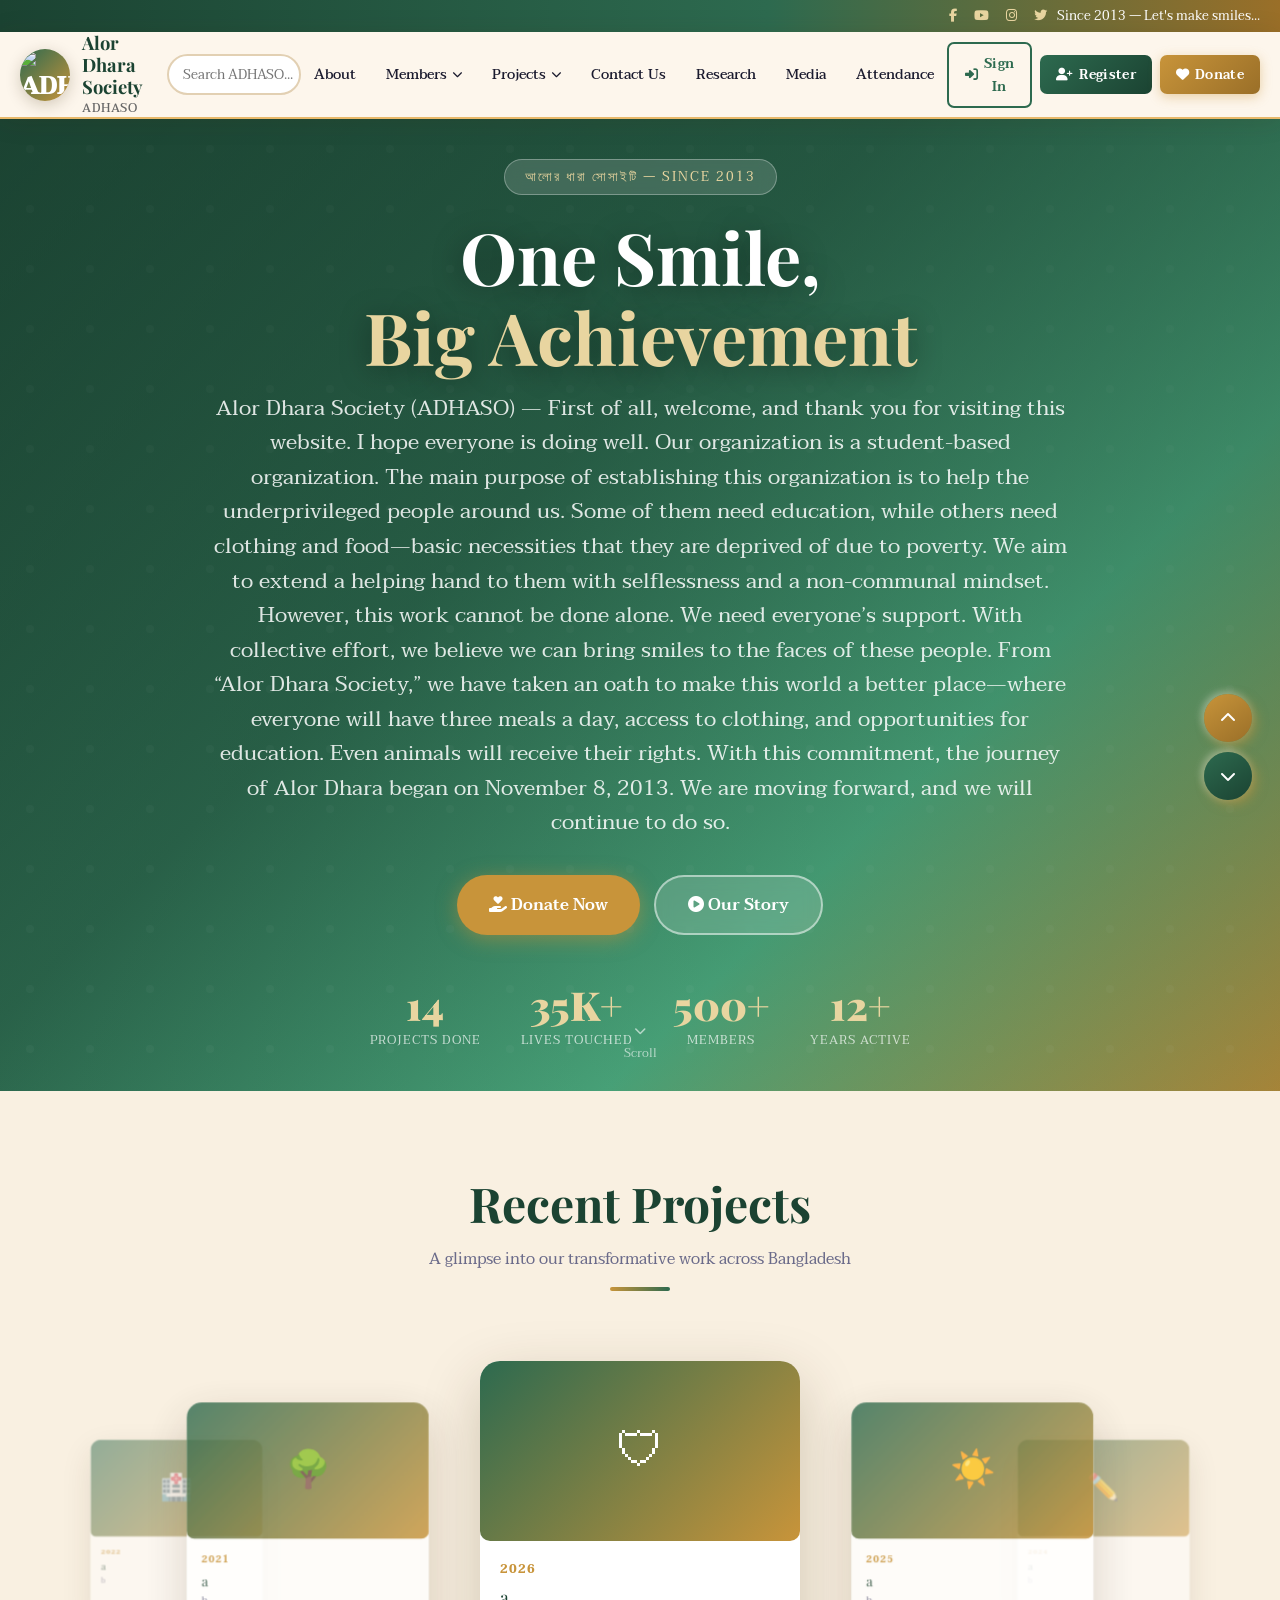
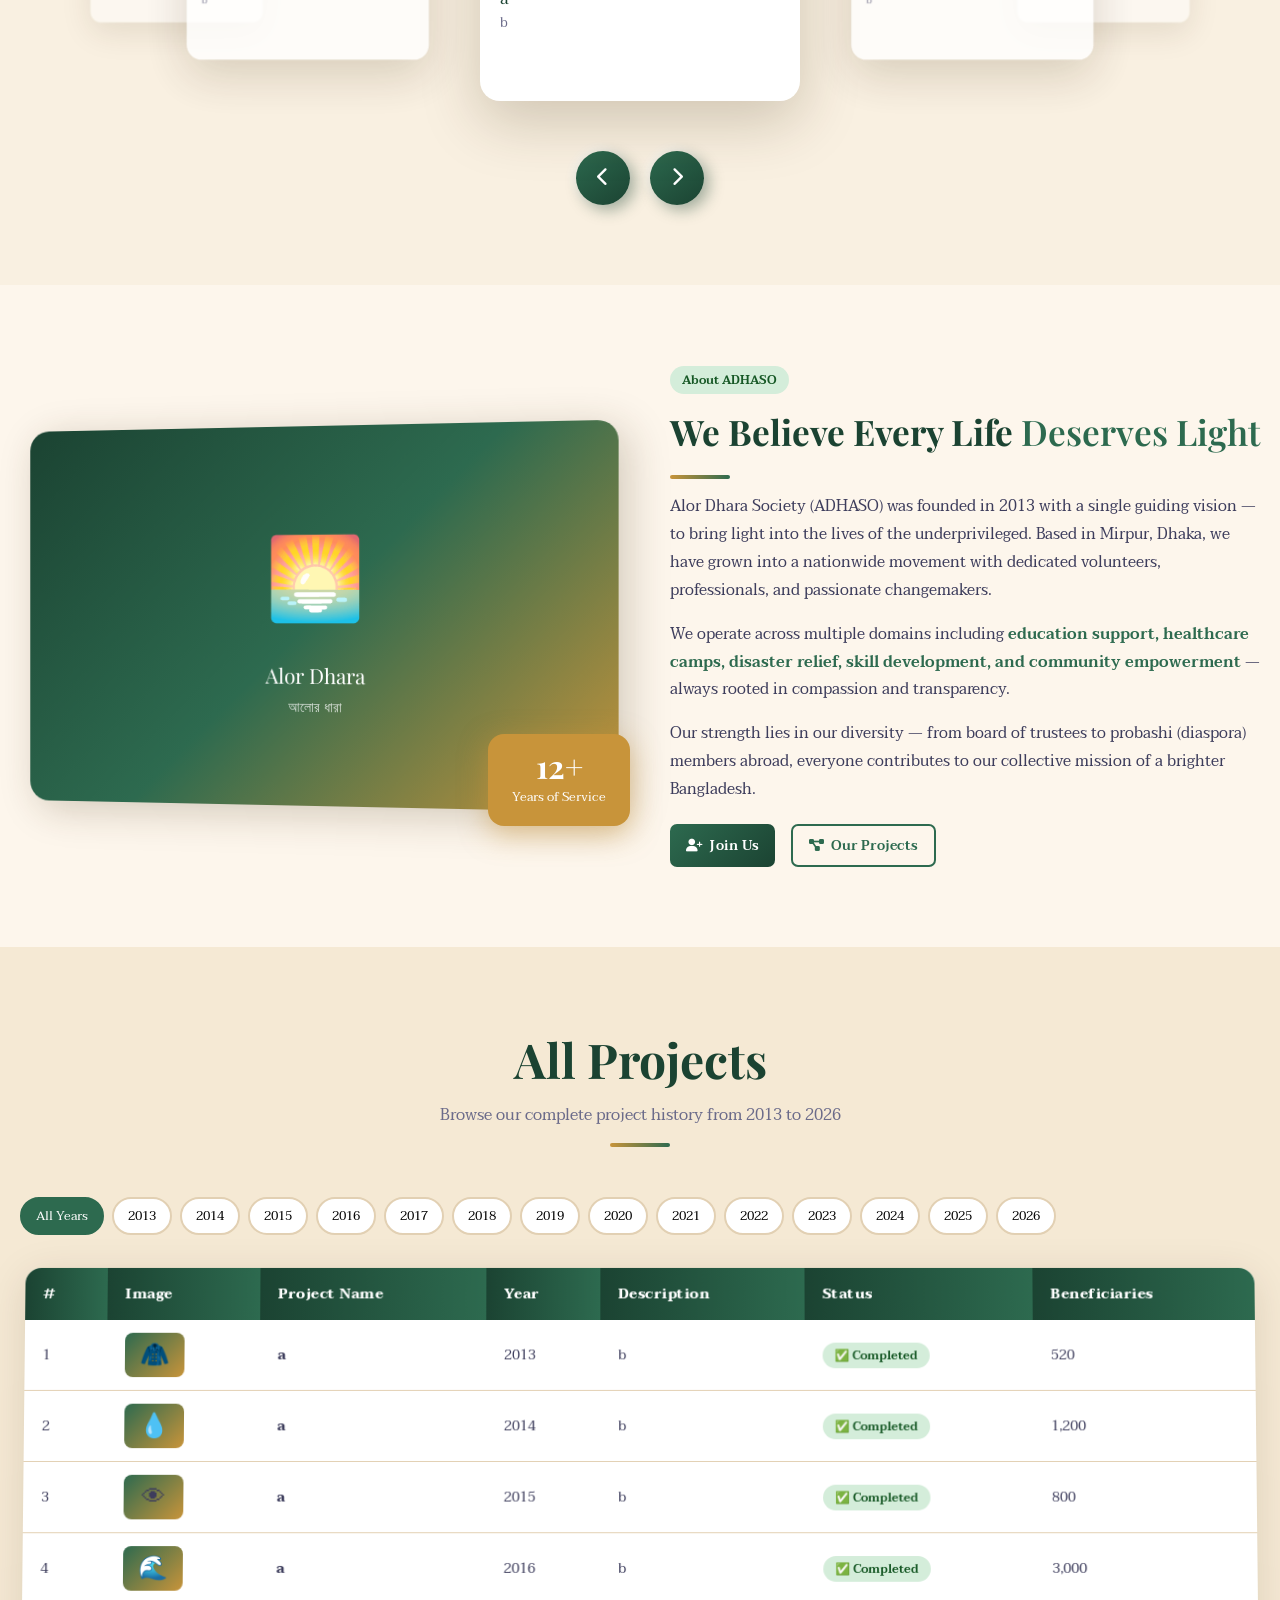
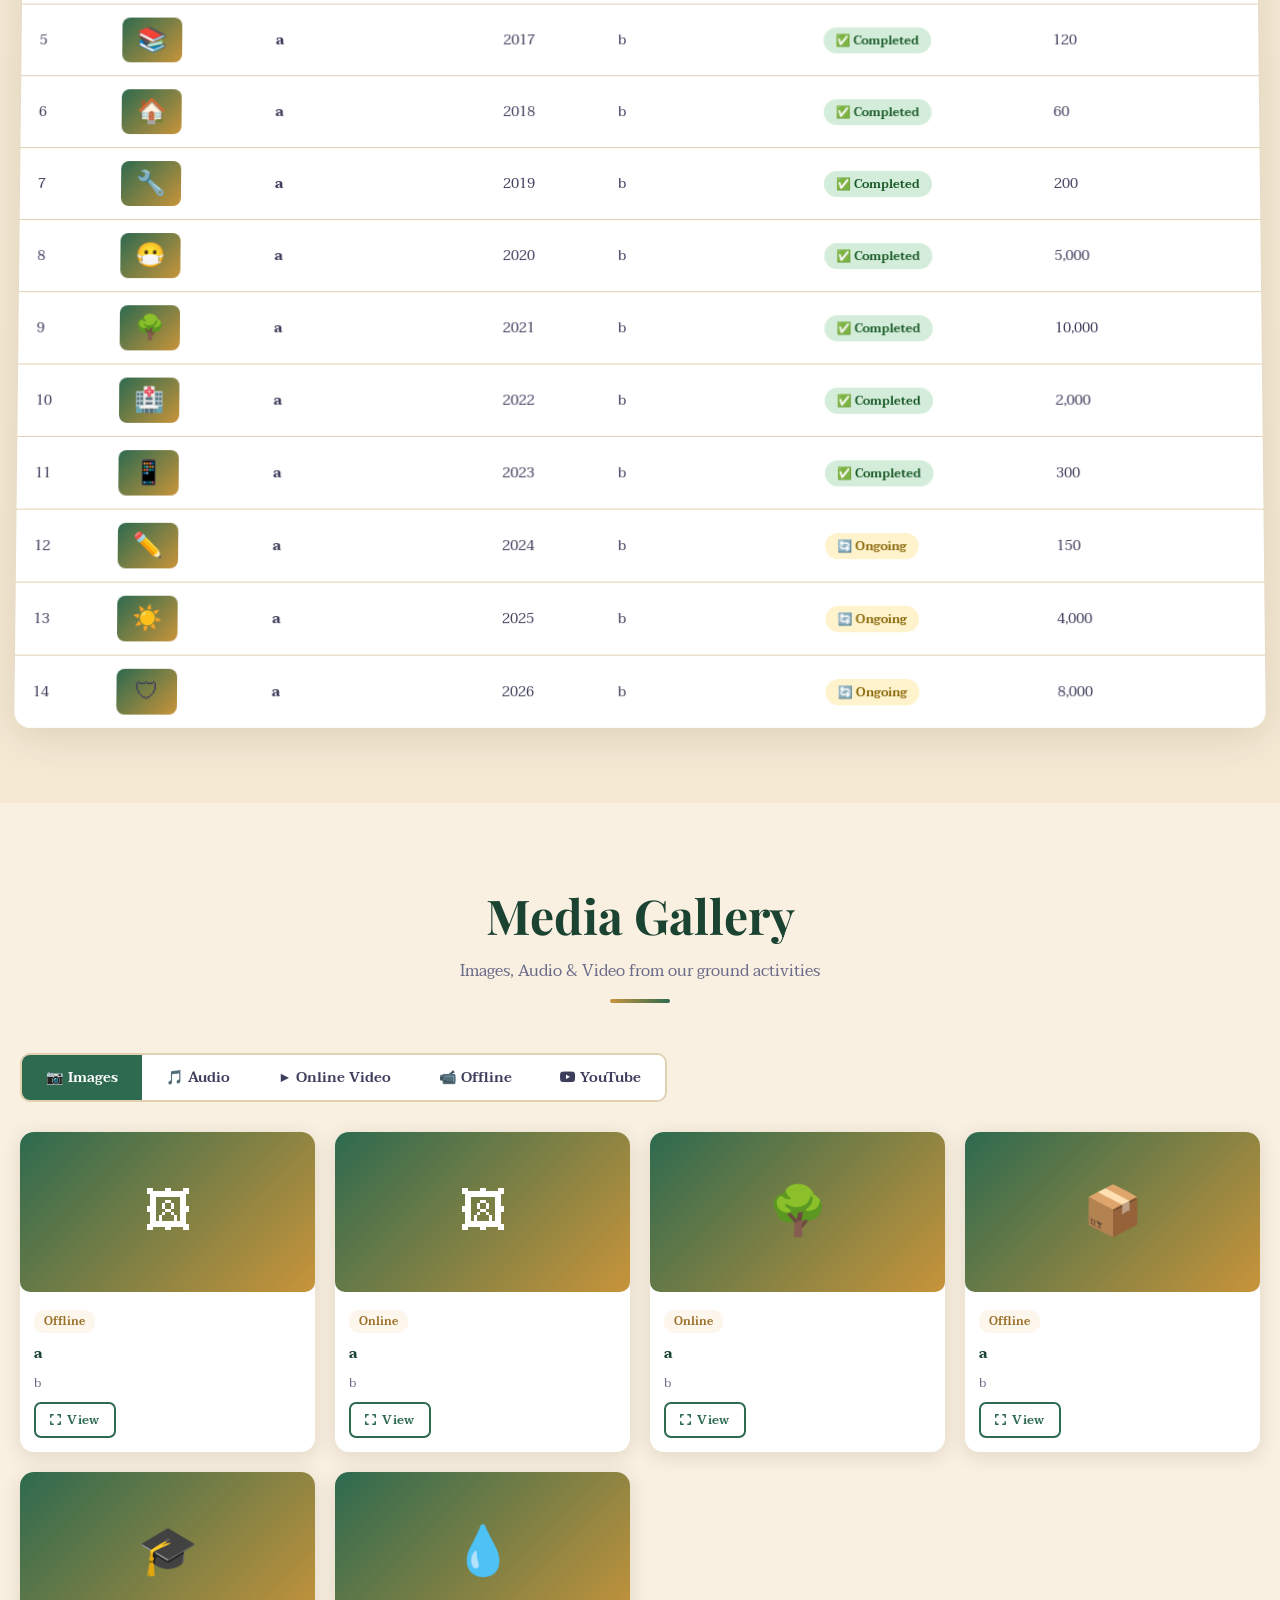
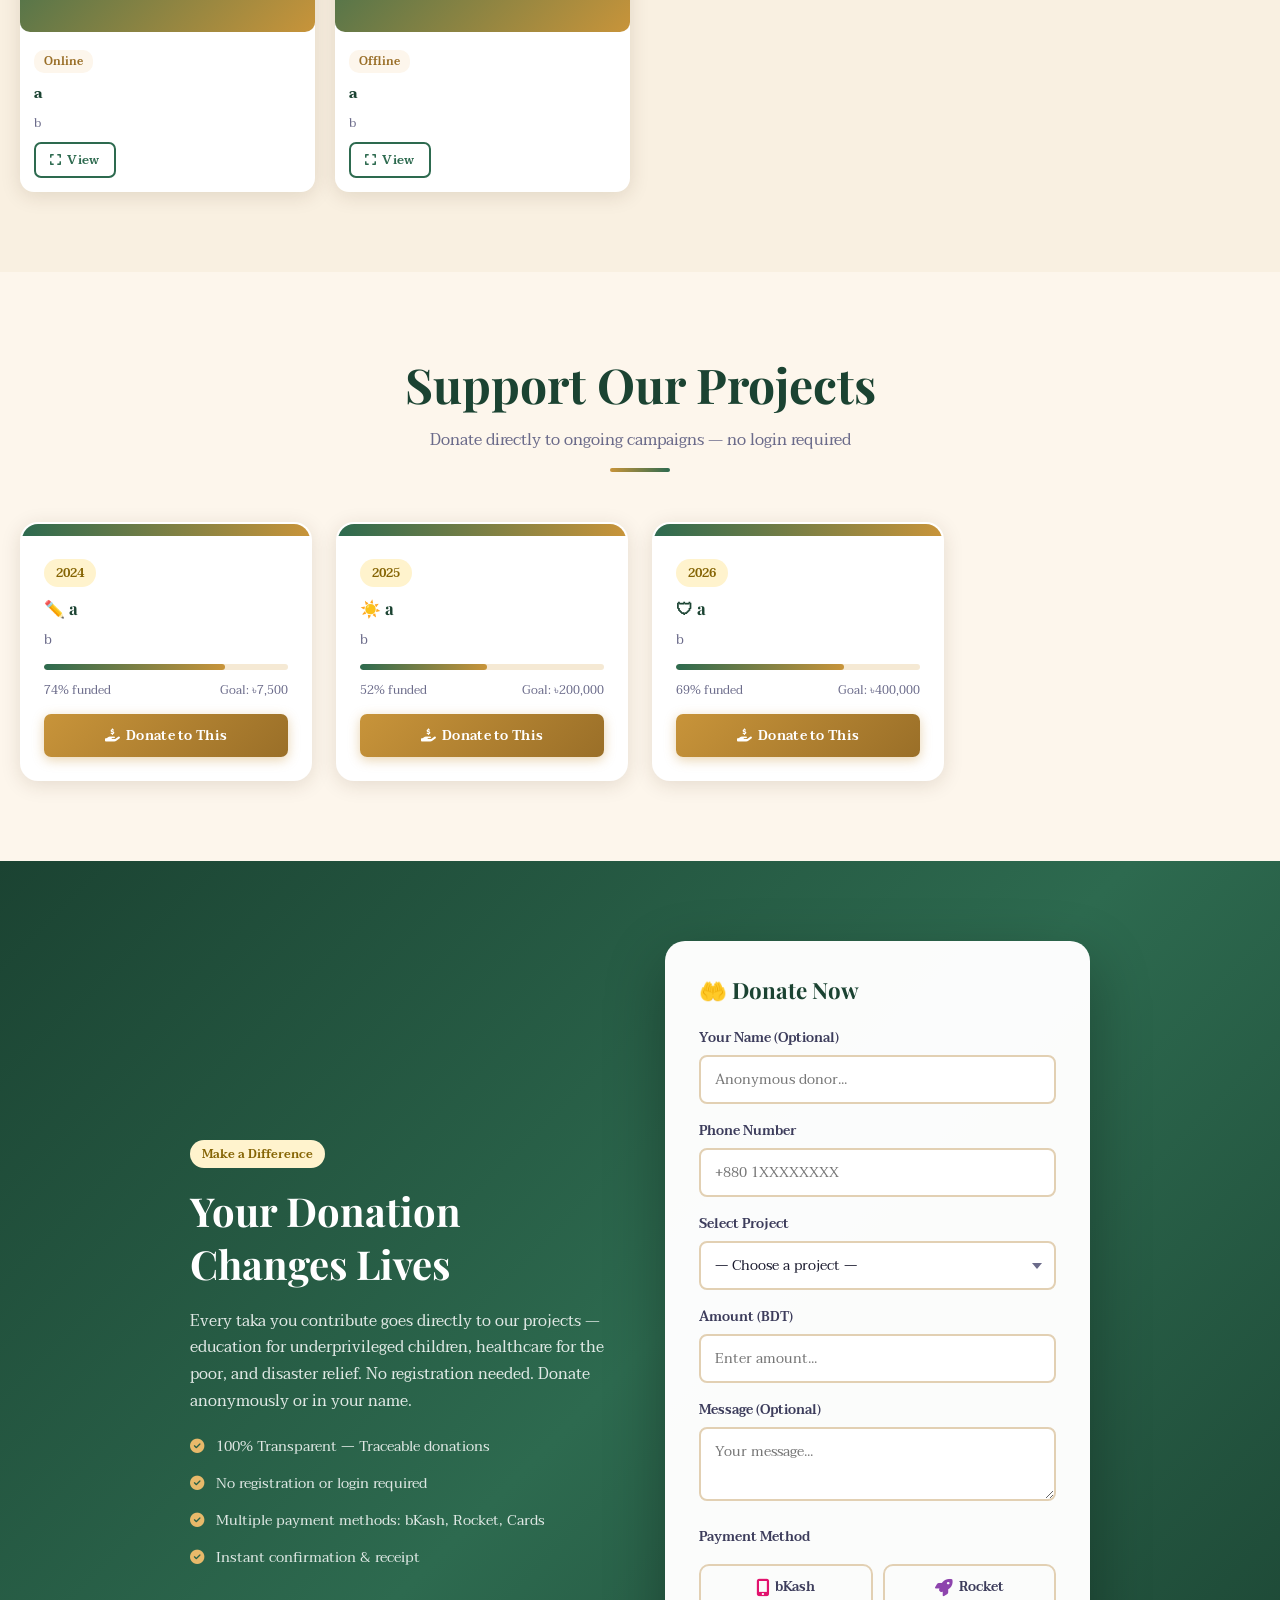
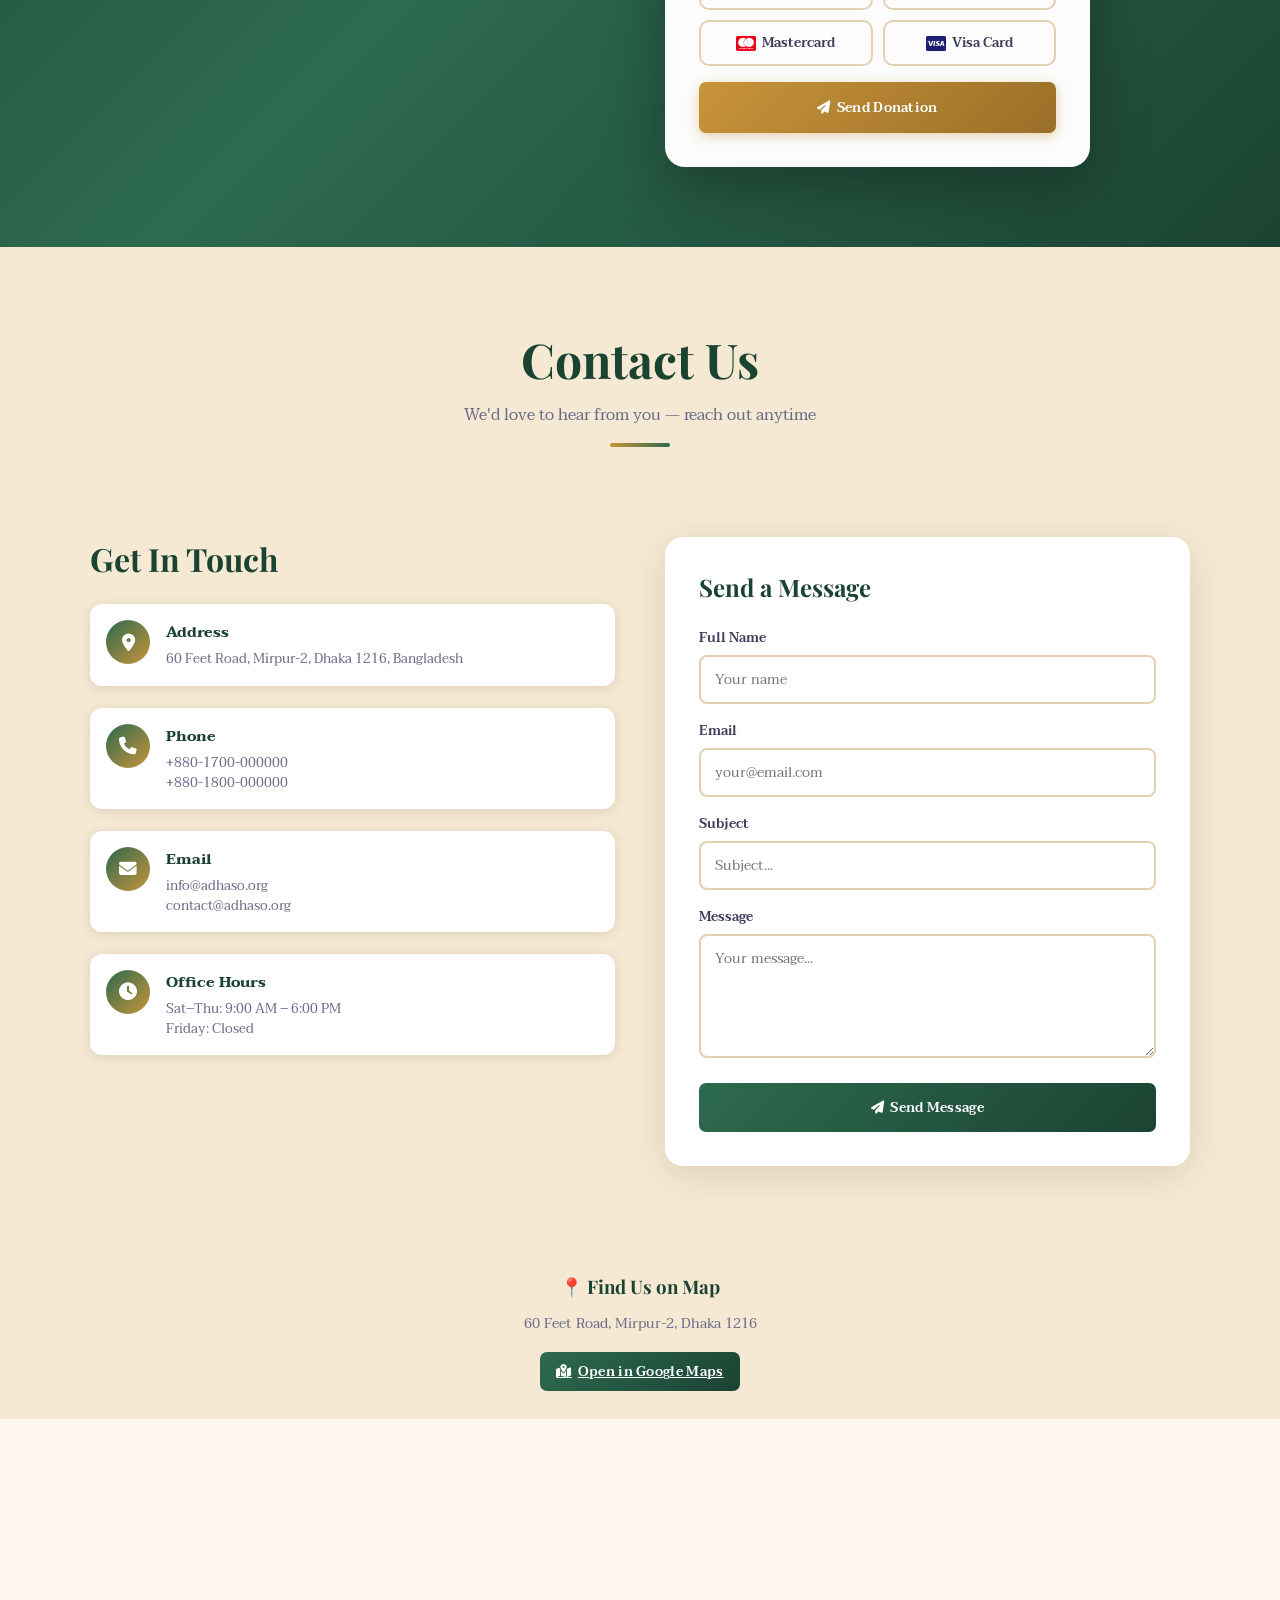
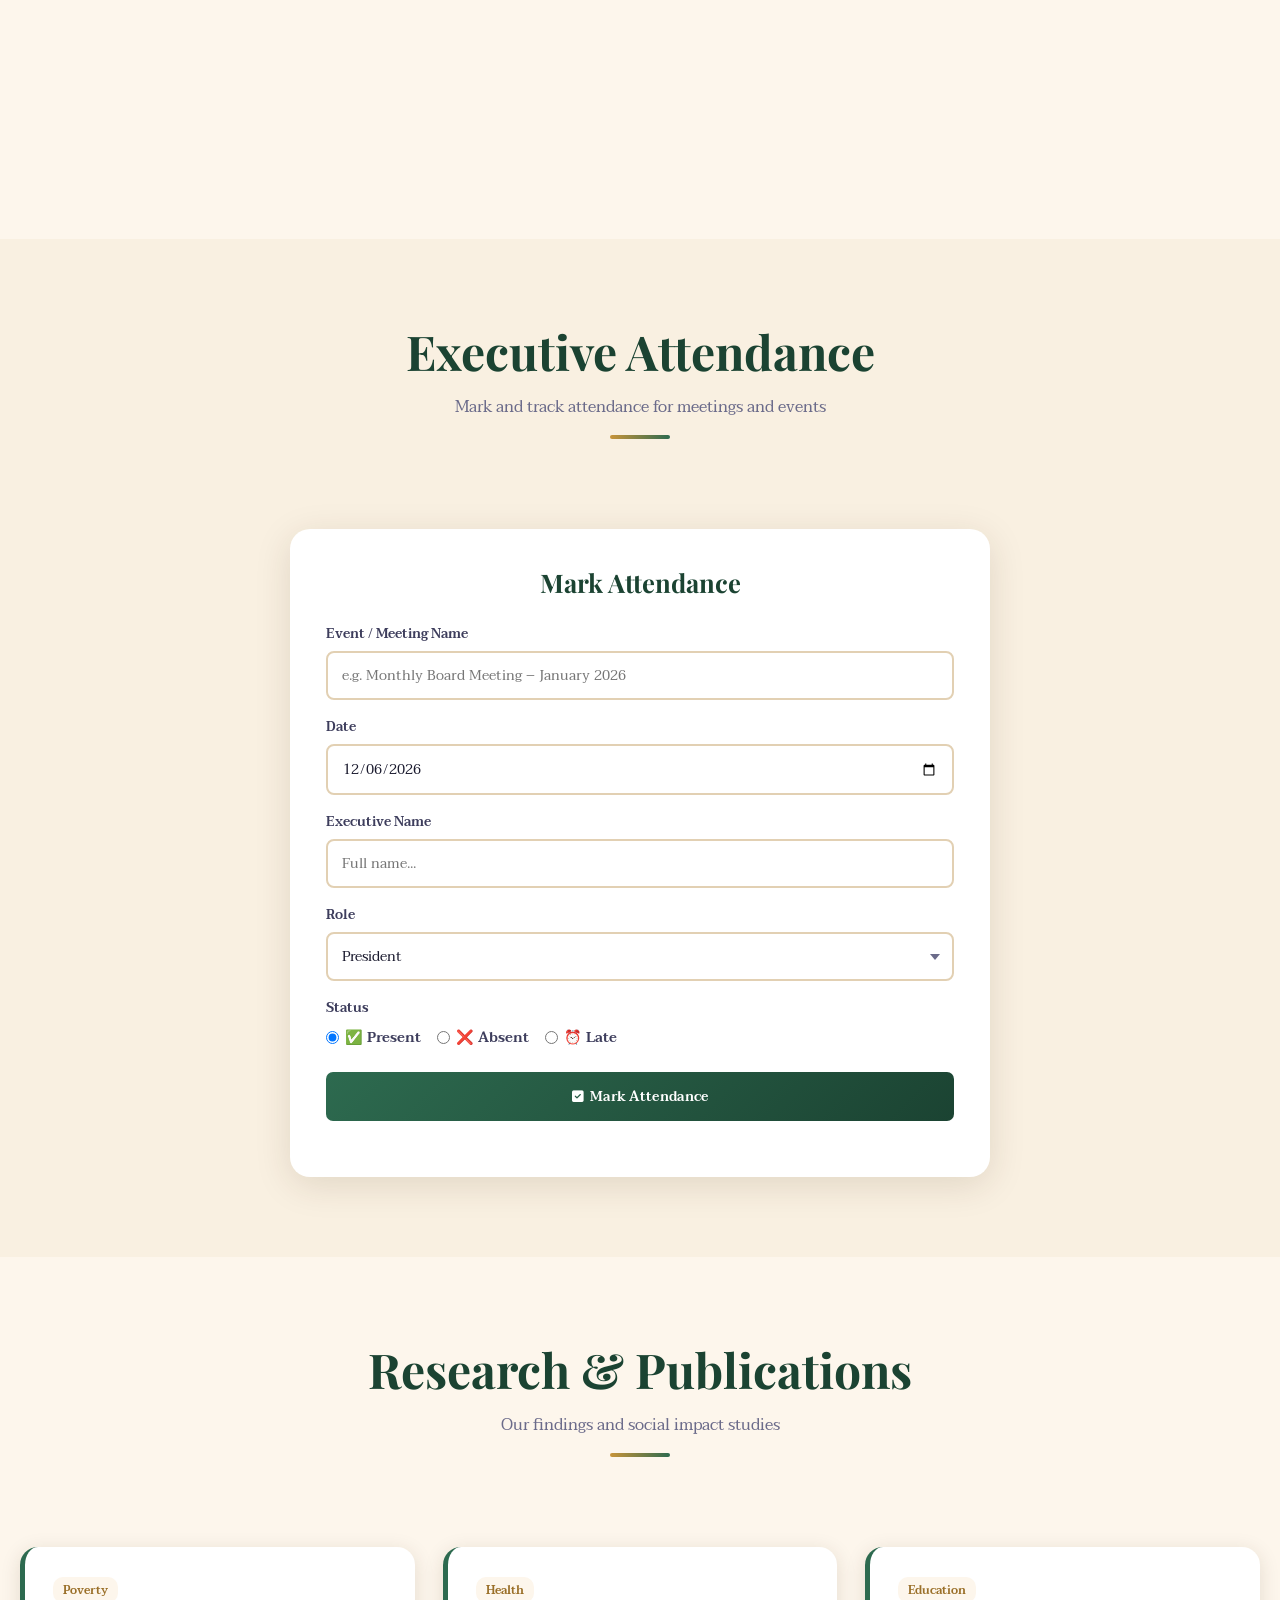
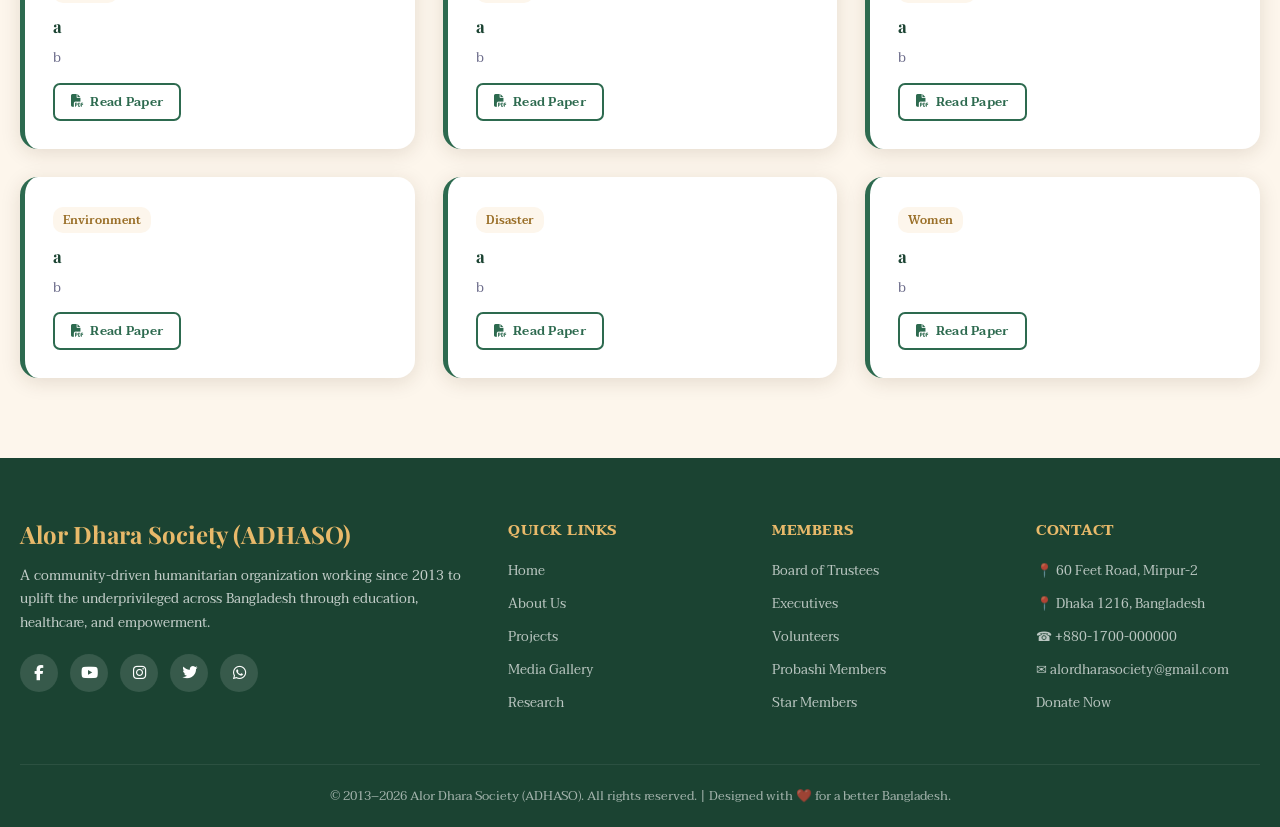
==== commit c0069651: "Add files via upload" ====
--- a/index.html
+++ b/index.html
@@ -54,7 +54,7 @@
   
       <!-- Nav -->
       <nav id="mainNav">
-        <a class="nav-link" href="#about" onclick="location.href='about.html', '_blank'">About</a>
+        <a class="nav-link" href="index.html" onclick="location.href='about.html', '_blank'">About</a>
   
         <!-- Members dropdown -->
         <div class="dropdown">
@@ -133,12 +133,74 @@
   
     <!-- Mobile nav panel -->
     <div id="mobileNav" class="mobile-nav" style="background:#fff;padding:14px 20px;border-top:1px solid var(--border);display:none;">
-      <a class="nav-link" href="#about" style="display:block;margin-bottom:8px;" onclick="toggleMobileNav()">About</a>
-      <a class="nav-link" href="#projects" style="display:block;margin-bottom:8px;" onclick="toggleMobileNav()">Projects</a>
-      <a class="nav-link" href="#contact" style="display:block;margin-bottom:8px;" onclick="toggleMobileNav()">Contact</a>
-      <a class="nav-link" href="#research" style="display:block;margin-bottom:8px;" onclick="toggleMobileNav()">Research</a>
-      <a class="nav-link" href="#media" style="display:block;margin-bottom:8px;" onclick="toggleMobileNav()">Media</a>
-      <a class="nav-link" href="#attendance" style="display:block;margin-bottom:8px;" onclick="toggleMobileNav()">Attendance</a>
+      
+      <a class="nav-link" href="index.html" onclick="location.href='about.html', '_blank'">About</a>
+  
+        <!-- Members dropdown -->
+        <div class="dropdown">
+          
+          <span class="nav-link" onclick="location.href='index.html'">Members <i class="fas fa-chevron-down"></i></span>
+          
+          <div class="dropdown-menu">
+            <div class="sub-dropdown">
+              <div class="dropdown-item" onclick="location.href='index.html'">Board of Trustees <i class="fas fa-chevron-right" style="font-size:.7rem"></i></div>
+              <div class="sub-menu">
+                <div class="dropdown-item" onclick="location.href='founder.html', '_blank'">Founder</div>
+                <div class="dropdown-item" onclick="location.href='president.html', '_blank'">President</div>
+                <div class="dropdown-item" onclick="location.href='vp.html', '_blank'">Vice President</div>
+                <div class="dropdown-item" onclick="location.href='trustees.html', '_blank'">Other Trustees</div>
+              </div>
+            </div>
+            <div class="sub-dropdown">
+              <div class="dropdown-item" onclick="location.href='index.html'">Executives <i class="fas fa-chevron-right" style="font-size:.7rem"></i></div>
+              <div class="sub-menu">
+                <div class="dropdown-item" onclick="location.href='exe.html', '_blank'">Executives</div>
+                <div class="dropdown-item" onclick="location.href='subexe.html', '_blank'">Sub-Executives</div>
+              </div>
+            </div>
+            <div class="sub-dropdown">
+              <div class="dropdown-item" onclick="location.href='index.html', '_blank'">Volunteers <i class="fas fa-chevron-right" style="font-size:.7rem"></i></div>
+              <div class="sub-menu">
+                <div class="dropdown-item" onclick="location.href='spv.html', '_blank'">Special Volunteers</div>
+                <div class="dropdown-item" onclick="location.href='gv.html'">General Volunteers</div>
+                <div class="dropdown-item" onclick="location.href='sv.html', '_blank'">Supportive Volunteers</div>
+              </div>
+            </div>
+            <div class="sub-dropdown">
+              <div class="dropdown-item" onclick="location.href='index.html'">Members <i class="fas fa-chevron-right" style="font-size:.7rem"></i></div>
+              <div class="sub-menu">
+                <div class="dropdown-item" onclick="location.href='spm.html', '_blank'">Special Members</div>
+                <div class="dropdown-item" onclick="location.href='gm.html', '_blank'">General Members</div>
+                <div class="dropdown-item" onclick="location.href='sm.html', '_blank'">Supportive Members</div>
+              </div>
+            </div>
+            <div class="sub-dropdown">
+              <div class="dropdown-item" onclick="location.href='index.html'">Star Members <i class="fas fa-chevron-right" style="font-size:.7rem"></i></div>
+              <div class="sub-menu">
+                <div class="dropdown-item" onclick="location.href='ptm.html', '_blank'">Platinum Member</div>
+                <div class="dropdown-item" onclick="location.href='gm.html', '_blank'">Gold Member</div>
+                <div class="dropdown-item" onclick="location.href='slm.html', '_blank'">Silver Member</div>
+                <div class="dropdown-item" onclick="location.href='bz.html', '_blank'">Bronze Member</div>
+              </div>
+            </div>
+            <div class="dropdown-item" onclick="location.href='pro.html', '_blank'">Probashi Members</div>
+          </div>
+        </div>
+      
+      <!-- Projects dropdown -->
+        <div class="dropdown">
+          <span class="nav-link">Projects <i class="fas fa-chevron-down"></i></span>
+          <div class="dropdown-menu" style="max-height:320px;overflow-y:auto;">
+            <div id="yearDropdown"></div>
+          </div>
+        </div>
+  
+        <a class="nav-link" href="#contact" onclick="smoothScroll('contact')">Contact Us</a>
+        <a class="nav-link" href="#research" onclick="smoothScroll('research')">Research</a>
+        <a class="nav-link" href="#media" onclick="smoothScroll('media')">Media</a>
+        <!-- <a class="nav-link" href="#attendance" onclick="smoothScroll('attendance')">Attendance</a> -->
+        <a class="nav-link" href="#attendence" onclick="openModal('attendanceModal')">Attendance</a>    
+  
       <div style="display:flex;gap:8px;margin-top:10px;flex-wrap:wrap;">
         <button class="btn btn-outline btn-sm" onclick="openModal('loginModal');toggleMobileNav()">Sign In</button>
         <button class="btn btn-green btn-sm" onclick="openModal('regModal');toggleMobileNav()">Register</button>
@@ -149,6 +211,7 @@
         <button onclick="doSearch(document.getElementById('searchInputMobile').value)" style="background:var(--green);border:none;padding:7px 13px;cursor:pointer;color:#fff;border-radius:0 22px 22px 0;"><i class="fas fa-search"></i></button>
       </div>
     </div>
+
   </header>
   
   <!-- Search Results -->
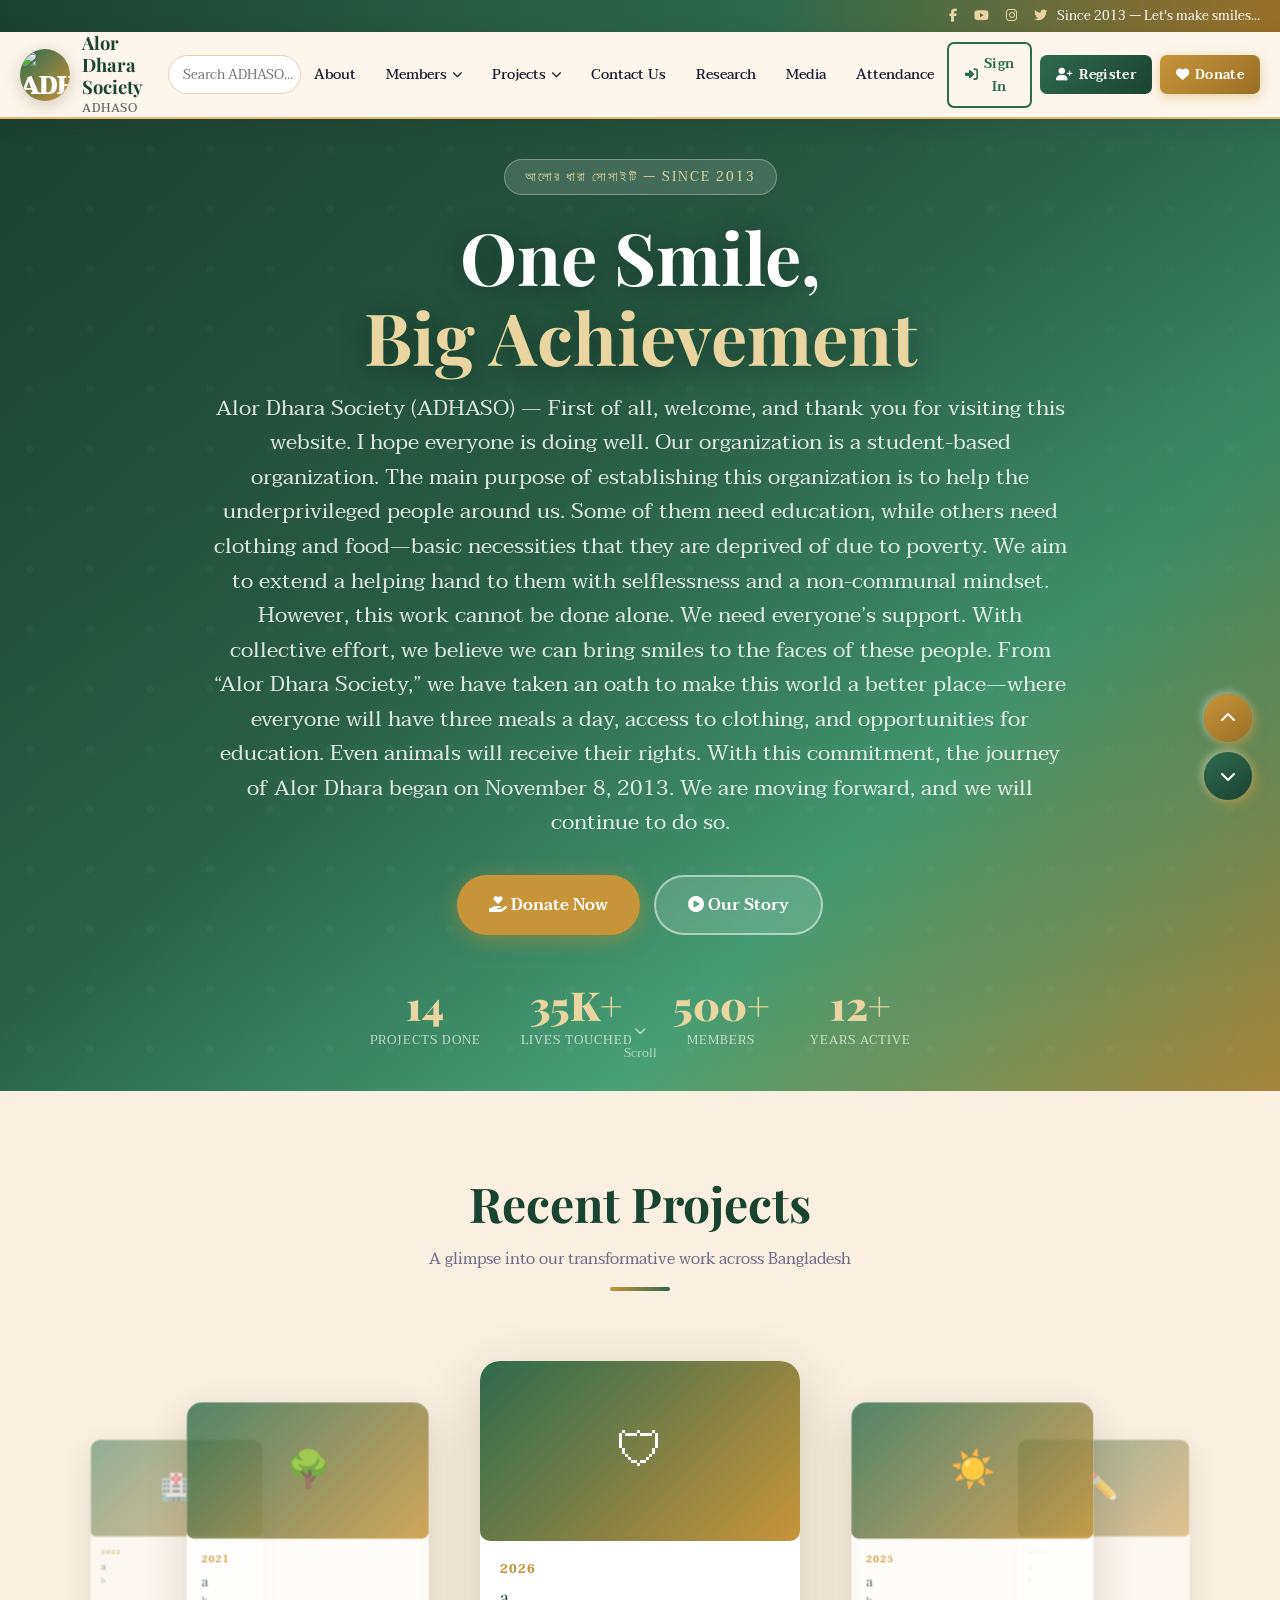
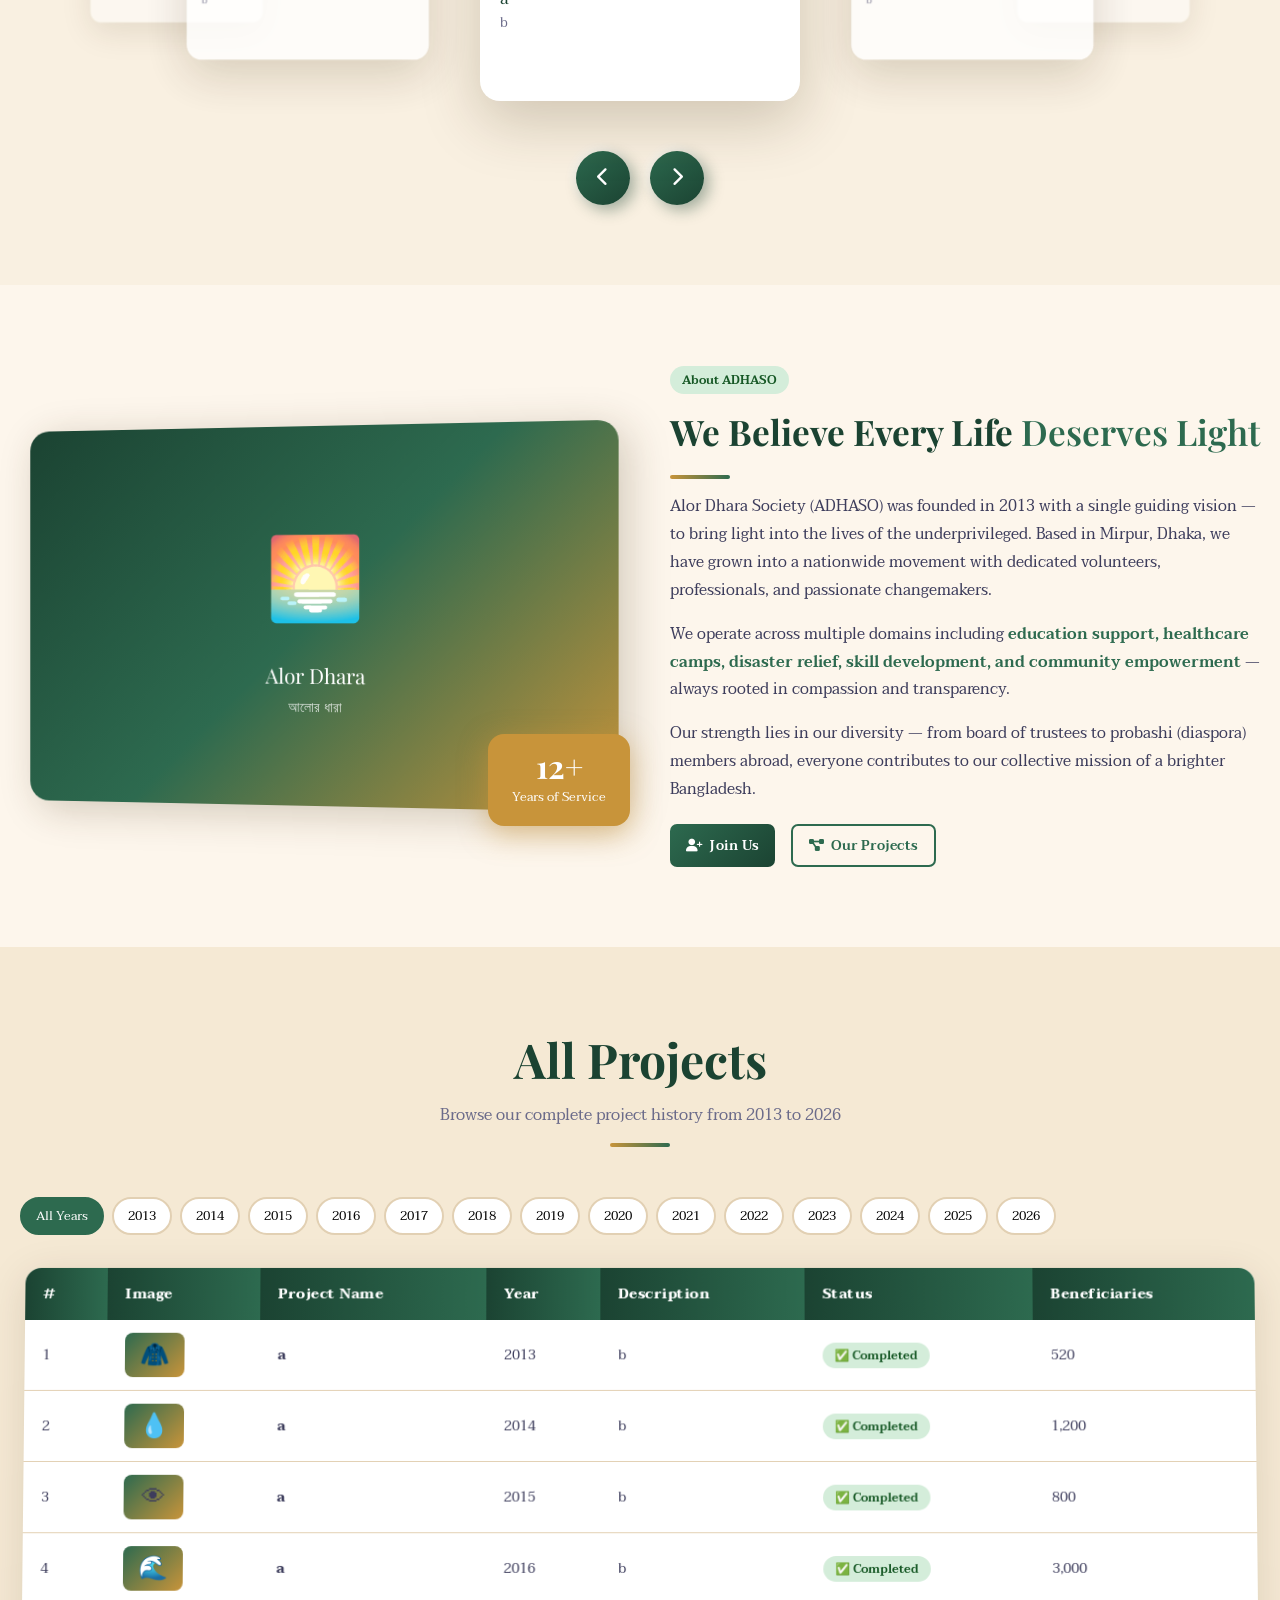
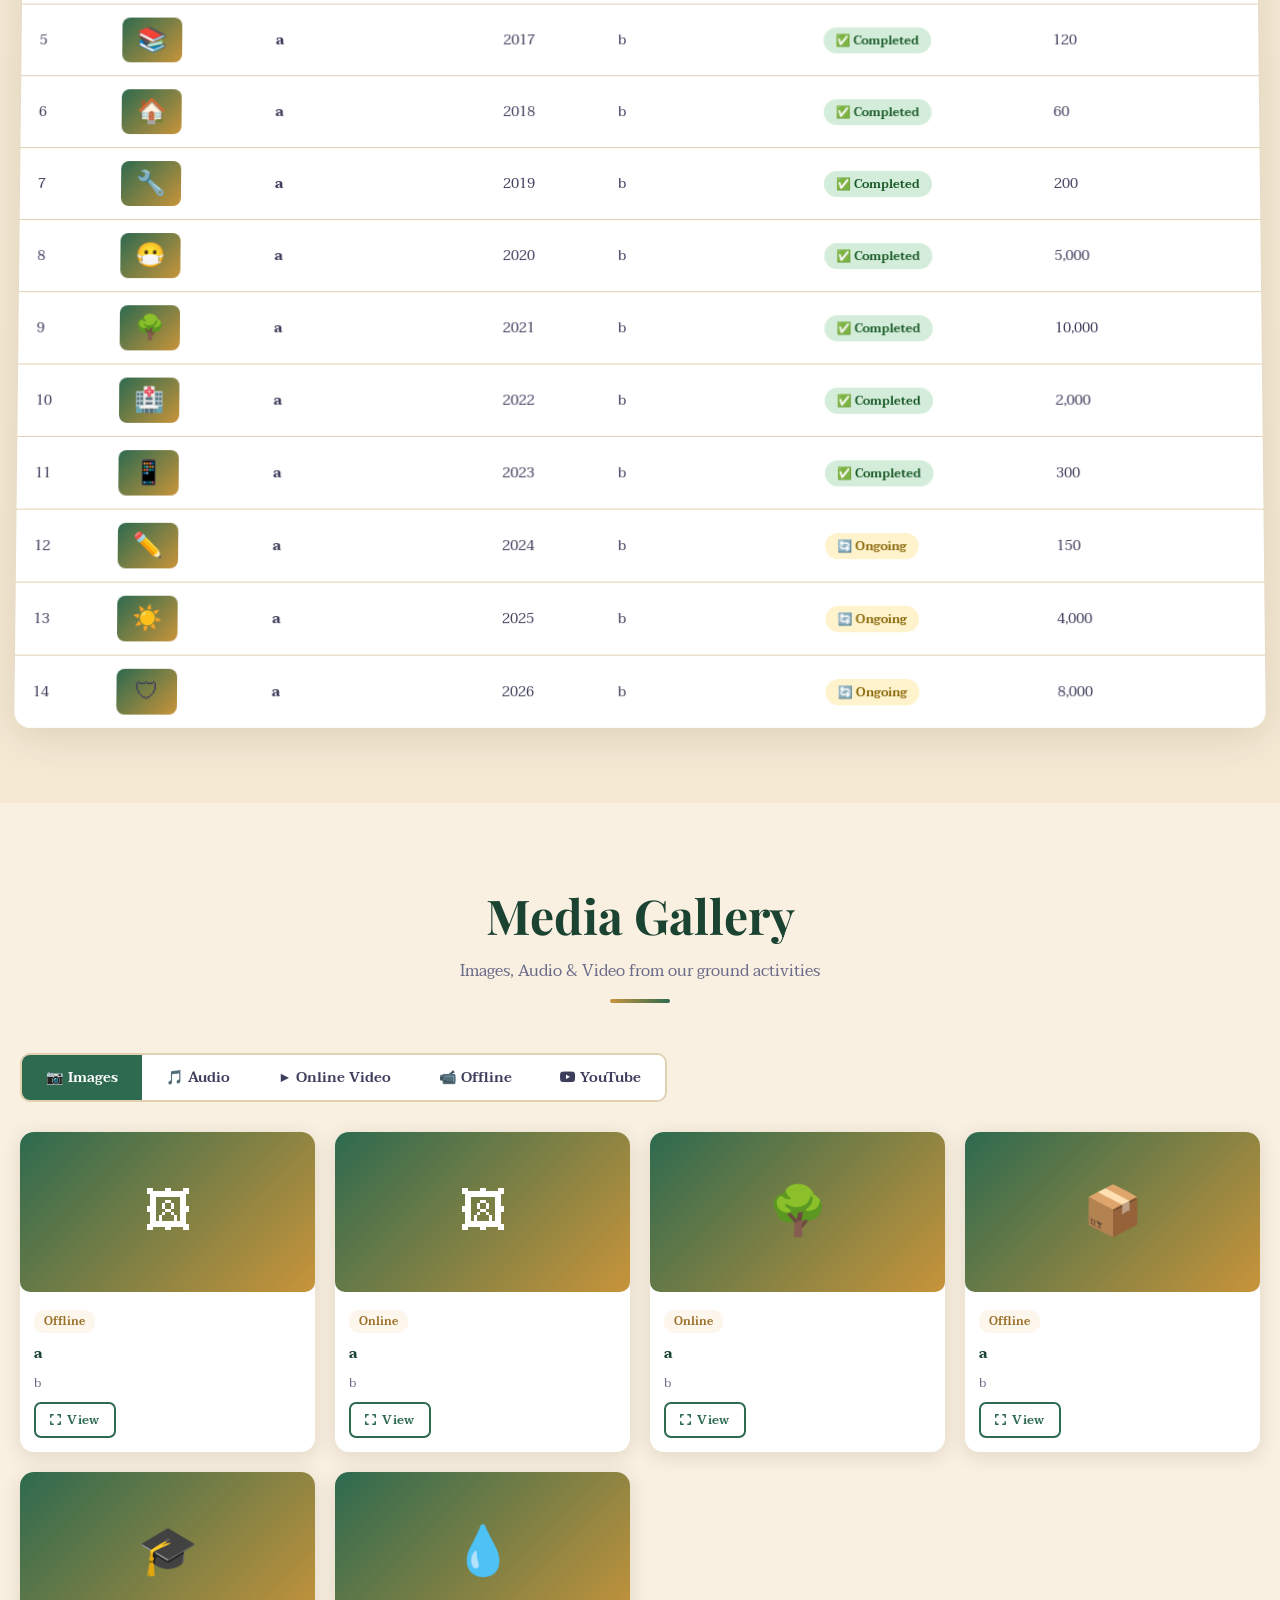
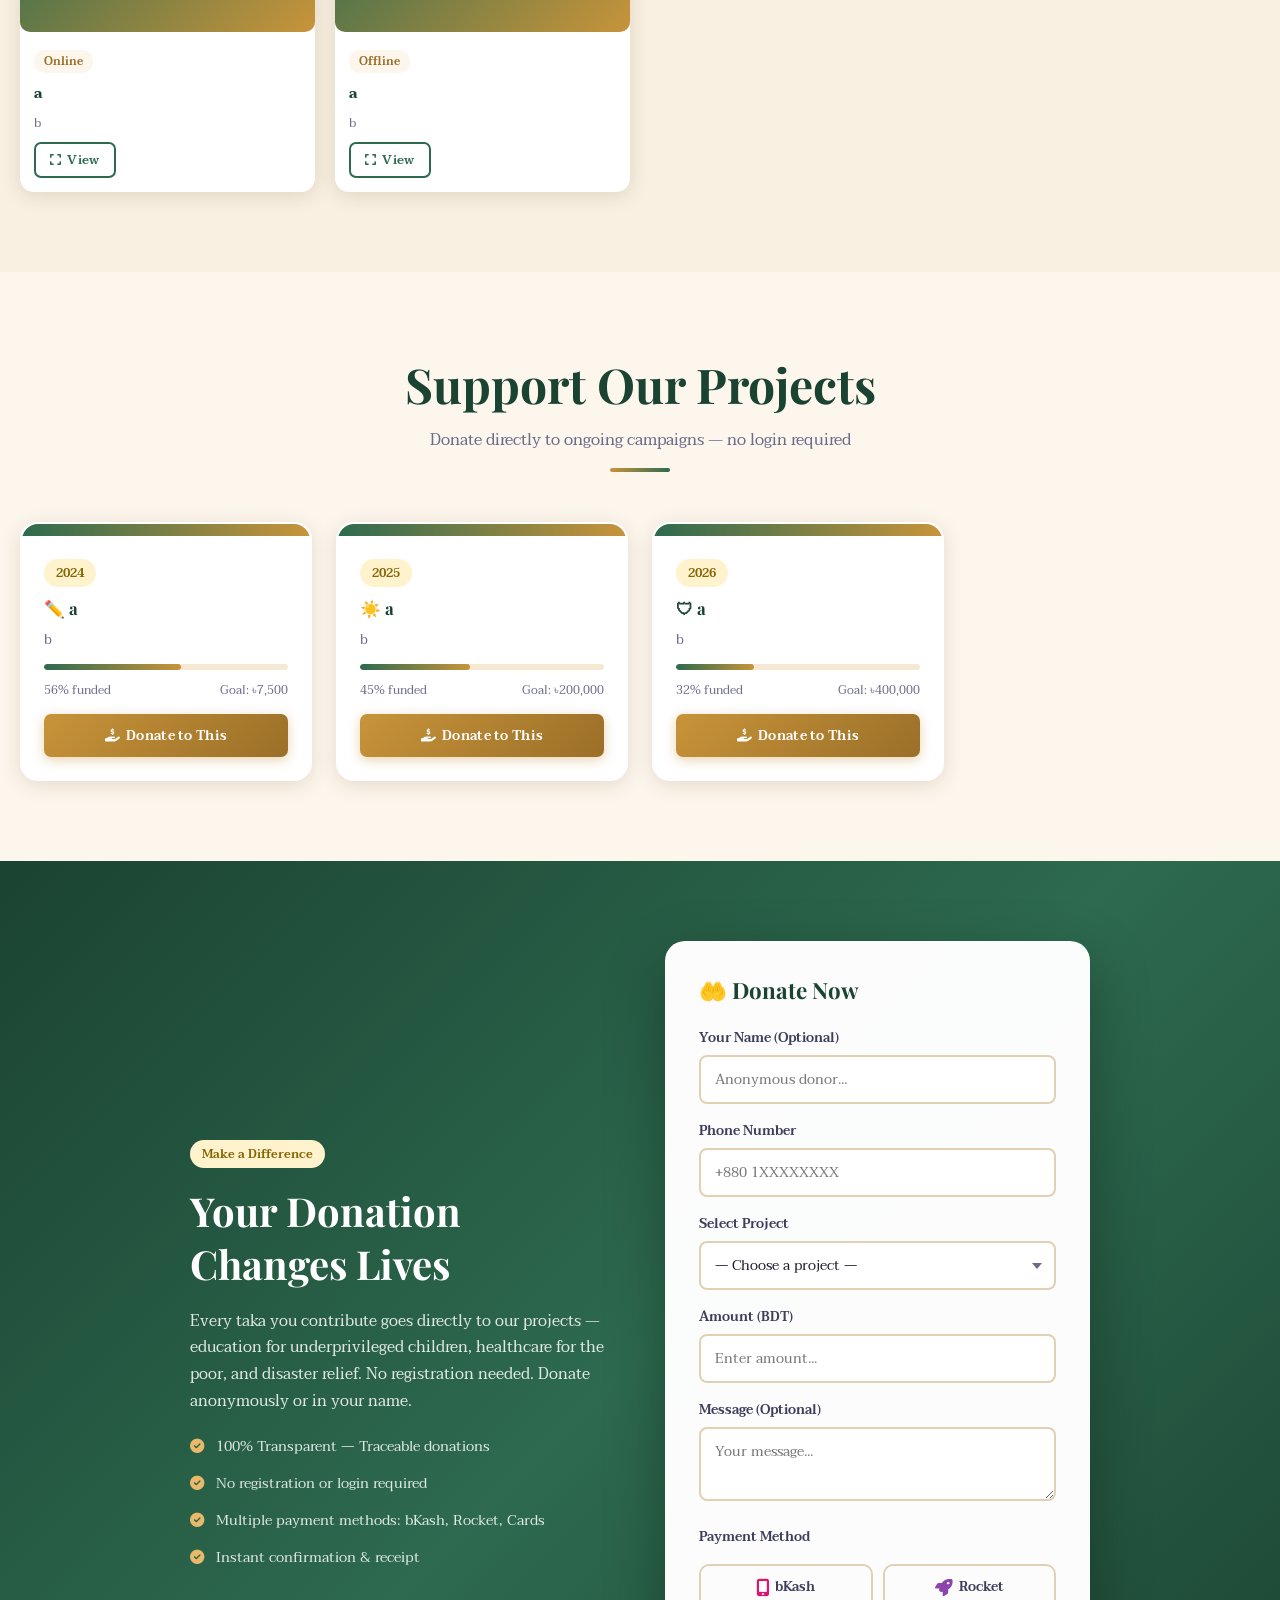
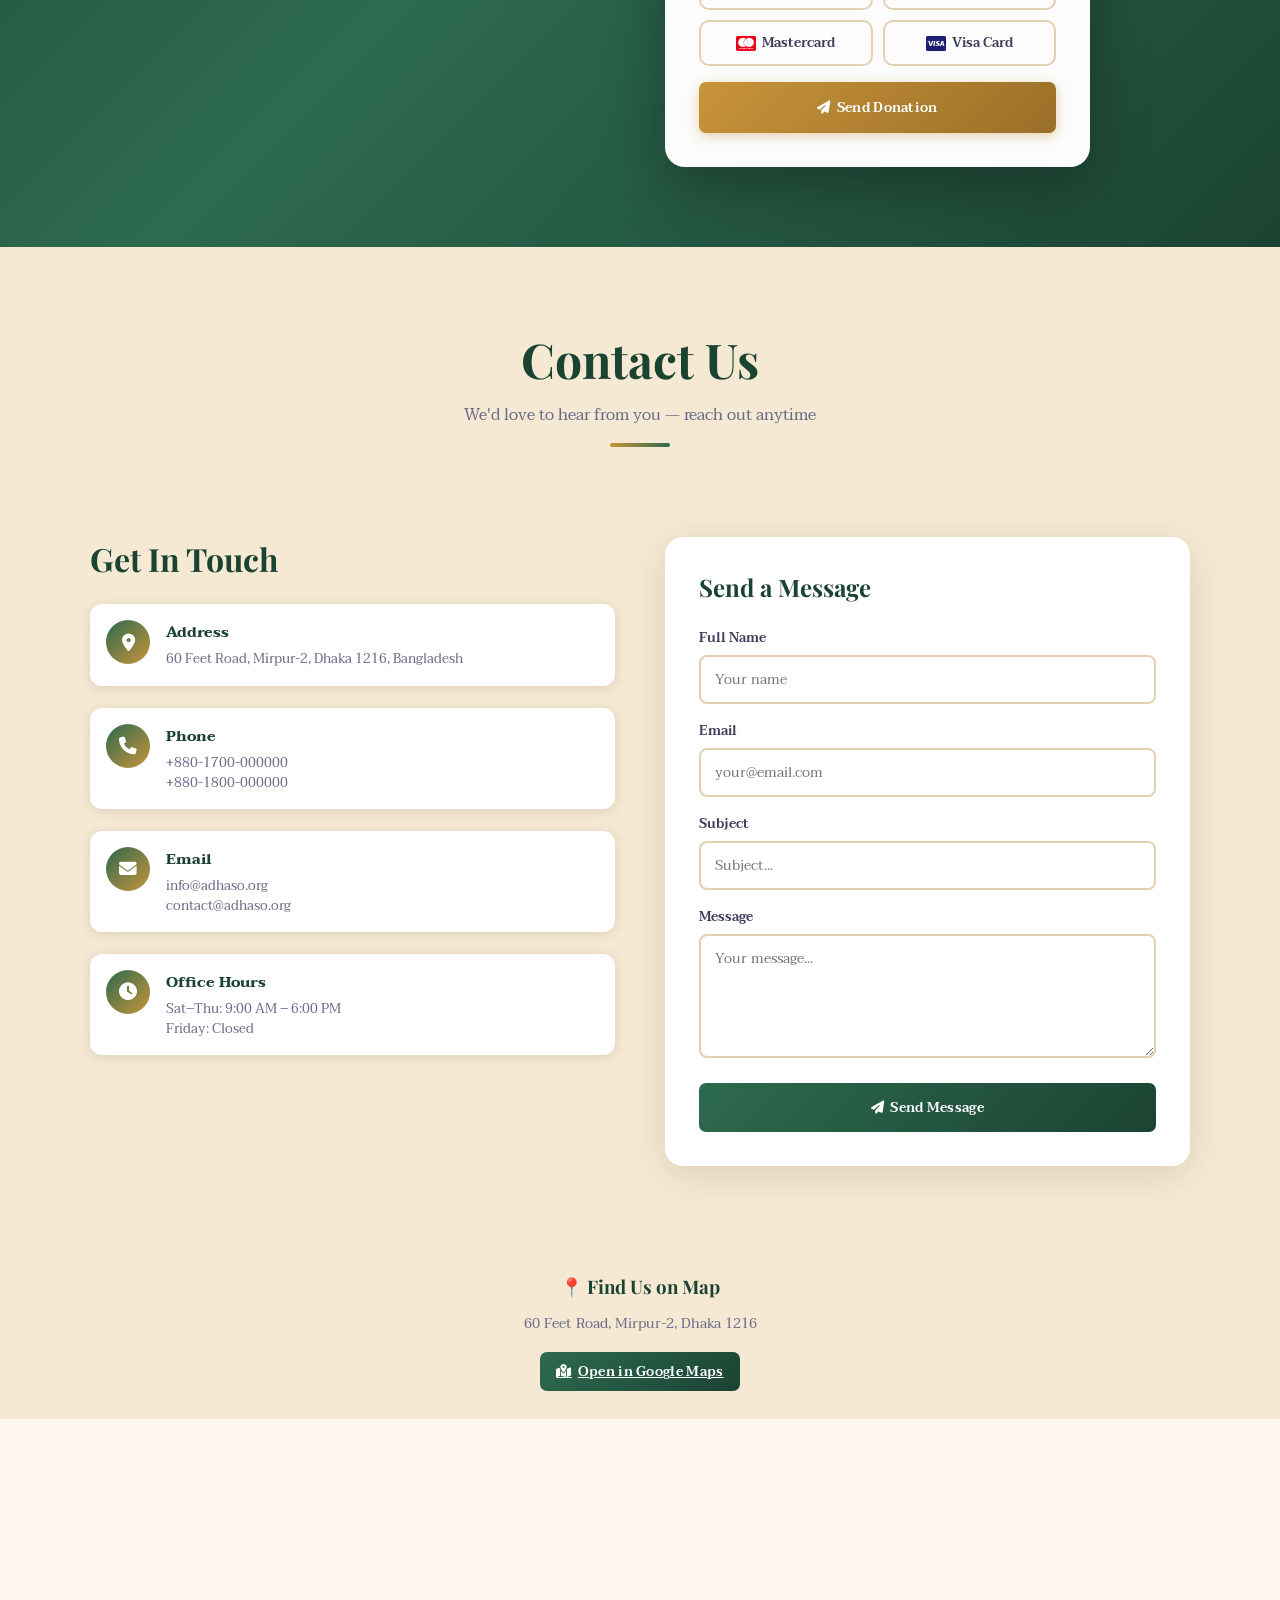
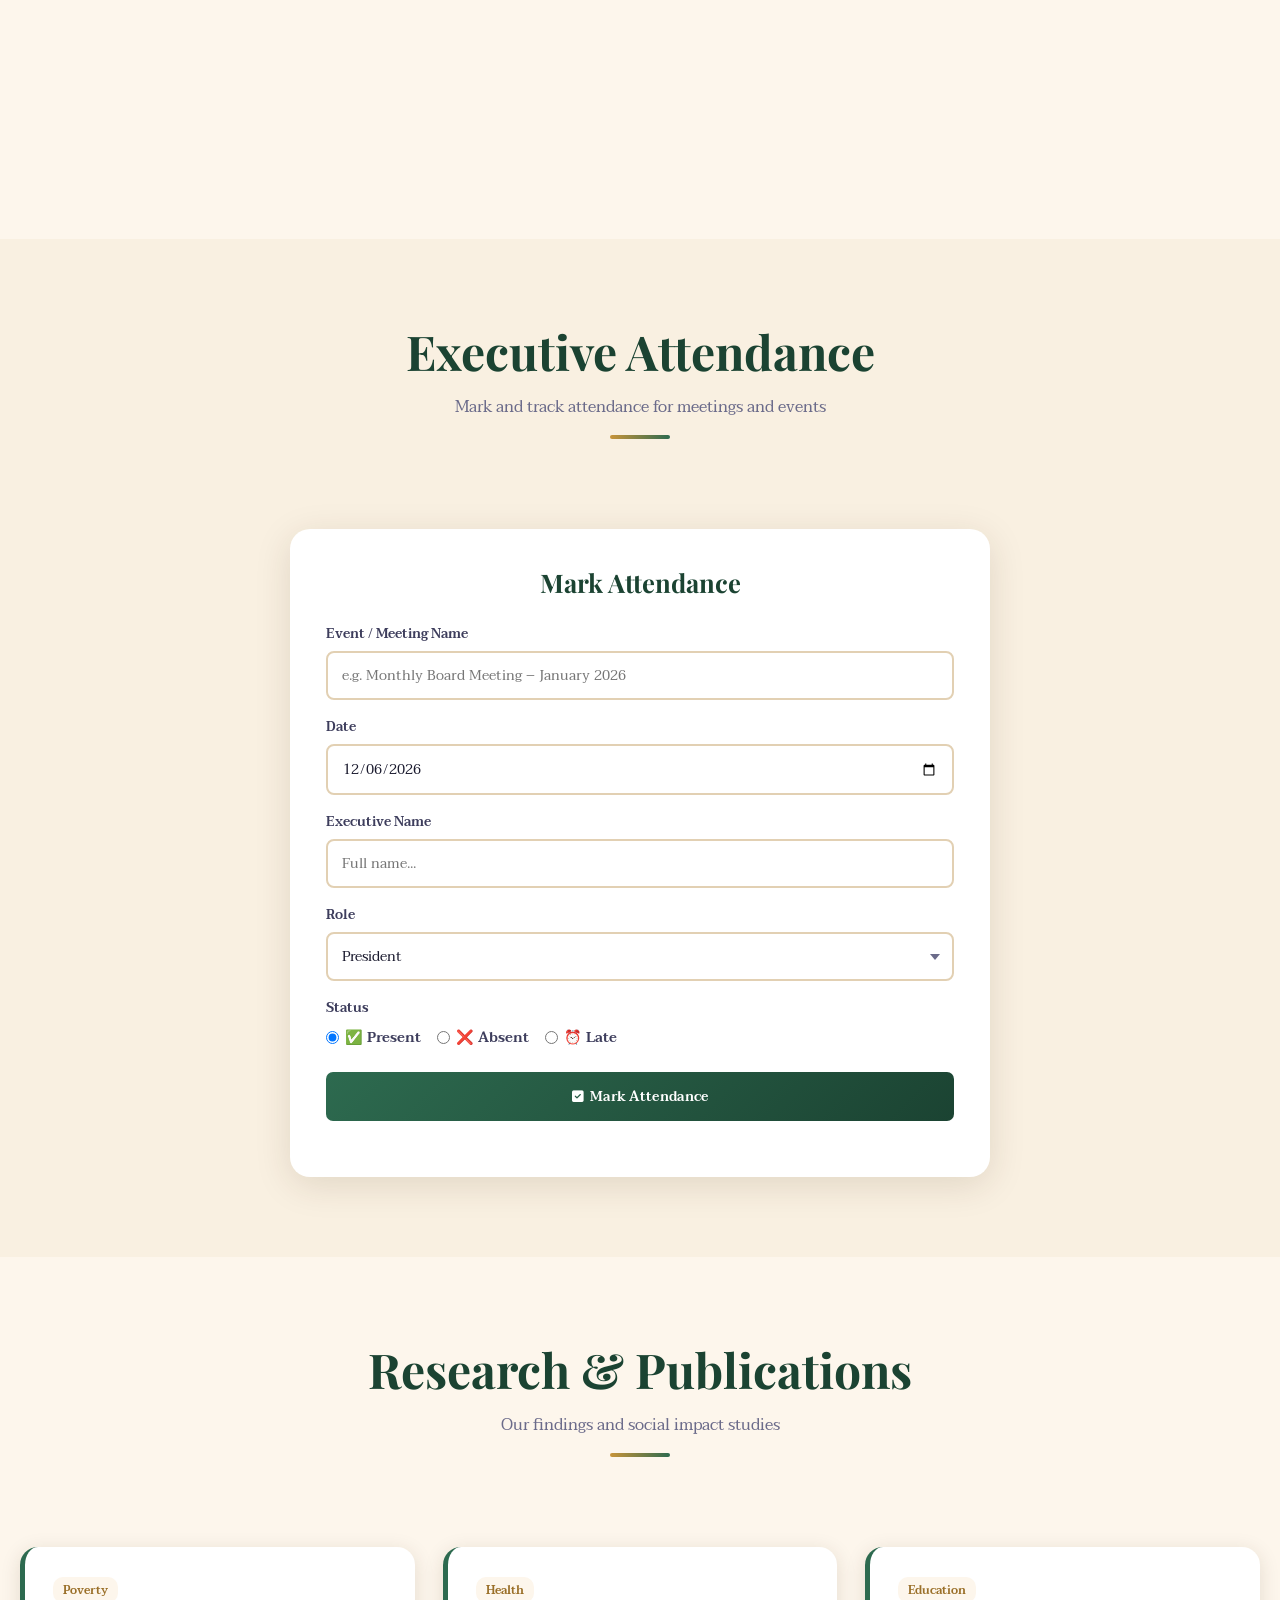
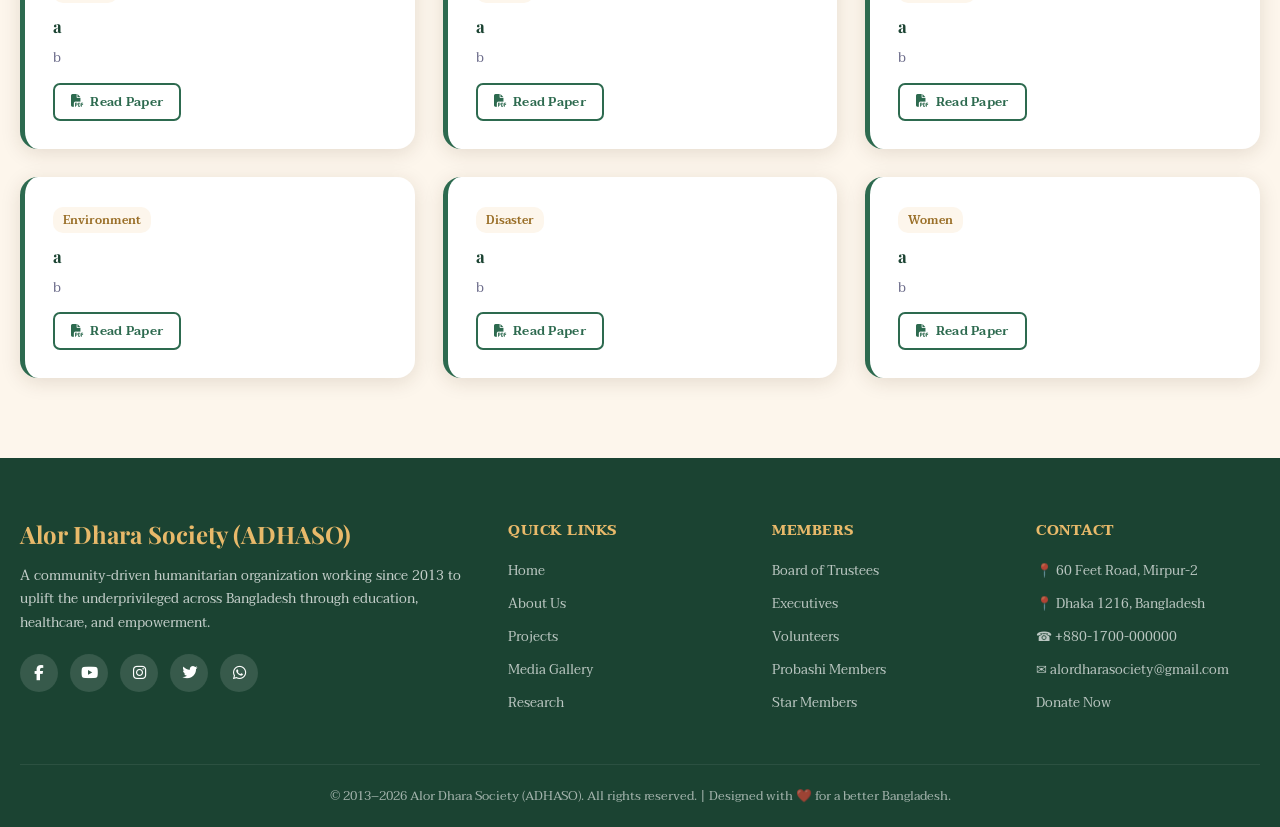
==== commit 0adf059c: "Add files via upload" ====
--- a/index.html
+++ b/index.html
@@ -58,10 +58,10 @@
   
         <!-- Members dropdown -->
         <div class="dropdown">
-          <span class="nav-link" onclick="location.href='index.html'">Members <i class="fas fa-chevron-down"></i></span>
+          <span class="nav-link" onclick="location.href=''">Members <i class="fas fa-chevron-down"></i></span>
           <div class="dropdown-menu">
             <div class="sub-dropdown">
-              <div class="dropdown-item" onclick="location.href='index.html'">Board of Trustees <i class="fas fa-chevron-right" style="font-size:.7rem"></i></div>
+              <div class="dropdown-item" onclick="location.href=''">Board of Trustees <i class="fas fa-chevron-right" style="font-size:.7rem"></i></div>
               <div class="sub-menu">
                 <div class="dropdown-item" onclick="location.href='founder.html', '_blank'">Founder</div>
                 <div class="dropdown-item" onclick="location.href='president.html', '_blank'">President</div>
@@ -70,14 +70,14 @@
               </div>
             </div>
             <div class="sub-dropdown">
-              <div class="dropdown-item" onclick="location.href='index.html'">Executives <i class="fas fa-chevron-right" style="font-size:.7rem"></i></div>
+              <div class="dropdown-item" onclick="location.href=''">Executives <i class="fas fa-chevron-right" style="font-size:.7rem"></i></div>
               <div class="sub-menu">
                 <div class="dropdown-item" onclick="location.href='exe.html', '_blank'">Executives</div>
                 <div class="dropdown-item" onclick="location.href='subexe.html', '_blank'">Sub-Executives</div>
               </div>
             </div>
             <div class="sub-dropdown">
-              <div class="dropdown-item" onclick="location.href='index.html', '_blank'">Volunteers <i class="fas fa-chevron-right" style="font-size:.7rem"></i></div>
+              <div class="dropdown-item" onclick="location.href='', '_blank'">Volunteers <i class="fas fa-chevron-right" style="font-size:.7rem"></i></div>
               <div class="sub-menu">
                 <div class="dropdown-item" onclick="location.href='spv.html', '_blank'">Special Volunteers</div>
                 <div class="dropdown-item" onclick="location.href='gv.html'">General Volunteers</div>
@@ -85,7 +85,7 @@
               </div>
             </div>
             <div class="sub-dropdown">
-              <div class="dropdown-item" onclick="location.href='index.html'">Members <i class="fas fa-chevron-right" style="font-size:.7rem"></i></div>
+              <div class="dropdown-item" onclick="location.href=''">Members <i class="fas fa-chevron-right" style="font-size:.7rem"></i></div>
               <div class="sub-menu">
                 <div class="dropdown-item" onclick="location.href='spm.html', '_blank'">Special Members</div>
                 <div class="dropdown-item" onclick="location.href='gm.html', '_blank'">General Members</div>
@@ -93,7 +93,7 @@
               </div>
             </div>
             <div class="sub-dropdown">
-              <div class="dropdown-item" onclick="location.href='index.html'">Star Members <i class="fas fa-chevron-right" style="font-size:.7rem"></i></div>
+              <div class="dropdown-item" onclick="location.href=''">Star Members <i class="fas fa-chevron-right" style="font-size:.7rem"></i></div>
               <div class="sub-menu">
                 <div class="dropdown-item" onclick="location.href='ptm.html', '_blank'">Platinum Member</div>
                 <div class="dropdown-item" onclick="location.href='gm.html', '_blank'">Gold Member</div>
@@ -139,11 +139,11 @@
         <!-- Members dropdown -->
         <div class="dropdown">
           
-          <span class="nav-link" onclick="location.href='index.html'">Members <i class="fas fa-chevron-down"></i></span>
+          <span class="nav-link" onclick="location.href=''">Members <i class="fas fa-chevron-down"></i></span>
           
           <div class="dropdown-menu">
             <div class="sub-dropdown">
-              <div class="dropdown-item" onclick="location.href='index.html'">Board of Trustees <i class="fas fa-chevron-right" style="font-size:.7rem"></i></div>
+              <div class="dropdown-item" onclick="location.href=''">Board of Trustees <i class="fas fa-chevron-right" style="font-size:.7rem"></i></div>
               <div class="sub-menu">
                 <div class="dropdown-item" onclick="location.href='founder.html', '_blank'">Founder</div>
                 <div class="dropdown-item" onclick="location.href='president.html', '_blank'">President</div>
@@ -152,14 +152,14 @@
               </div>
             </div>
             <div class="sub-dropdown">
-              <div class="dropdown-item" onclick="location.href='index.html'">Executives <i class="fas fa-chevron-right" style="font-size:.7rem"></i></div>
+              <div class="dropdown-item" onclick="location.href=''">Executives <i class="fas fa-chevron-right" style="font-size:.7rem"></i></div>
               <div class="sub-menu">
                 <div class="dropdown-item" onclick="location.href='exe.html', '_blank'">Executives</div>
                 <div class="dropdown-item" onclick="location.href='subexe.html', '_blank'">Sub-Executives</div>
               </div>
             </div>
             <div class="sub-dropdown">
-              <div class="dropdown-item" onclick="location.href='index.html', '_blank'">Volunteers <i class="fas fa-chevron-right" style="font-size:.7rem"></i></div>
+              <div class="dropdown-item" onclick="location.href='', '_blank'">Volunteers <i class="fas fa-chevron-right" style="font-size:.7rem"></i></div>
               <div class="sub-menu">
                 <div class="dropdown-item" onclick="location.href='spv.html', '_blank'">Special Volunteers</div>
                 <div class="dropdown-item" onclick="location.href='gv.html'">General Volunteers</div>
@@ -167,7 +167,7 @@
               </div>
             </div>
             <div class="sub-dropdown">
-              <div class="dropdown-item" onclick="location.href='index.html'">Members <i class="fas fa-chevron-right" style="font-size:.7rem"></i></div>
+              <div class="dropdown-item" onclick="location.href=''">Members <i class="fas fa-chevron-right" style="font-size:.7rem"></i></div>
               <div class="sub-menu">
                 <div class="dropdown-item" onclick="location.href='spm.html', '_blank'">Special Members</div>
                 <div class="dropdown-item" onclick="location.href='gm.html', '_blank'">General Members</div>
@@ -175,7 +175,7 @@
               </div>
             </div>
             <div class="sub-dropdown">
-              <div class="dropdown-item" onclick="location.href='index.html'">Star Members <i class="fas fa-chevron-right" style="font-size:.7rem"></i></div>
+              <div class="dropdown-item" onclick="location.href=''">Star Members <i class="fas fa-chevron-right" style="font-size:.7rem"></i></div>
               <div class="sub-menu">
                 <div class="dropdown-item" onclick="location.href='ptm.html', '_blank'">Platinum Member</div>
                 <div class="dropdown-item" onclick="location.href='gm.html', '_blank'">Gold Member</div>
--- a/style.css
+++ b/style.css
@@ -38,10 +38,12 @@
 
 /* ===== NAVBAR ===== */
 header {
+  border-bottom: none;
   position: sticky; top:0; z-index:1000;
   background: rgba(253,246,236,0.97);
   backdrop-filter: blur(12px);
-  box-shadow: 0 2px 24px var(--shadow);
+  box-shadow: 0 4px 20px var(--shadow);
+  /*box-shadow: 0 2px 24px var(--shadow);*/
   border-bottom: 2px solid var(--gold-light);
 }
 .nav-container {
@@ -78,8 +80,8 @@
   background:#fff; border-radius:10px;
   box-shadow: 0 8px 32px var(--shadow-deep);
   border:1px solid var(--border); padding:6px 0;
-  opacity:0; visibility:hidden; transform:translateY(-8px);
-  transition:all .22s; z-index:2000;
+  opacity:0; visibility:hidden; transform:translateY(-12px);
+  transition: all 0.4s cubic-bezier(0.165, 0.84, 0.44, 1); z-index:2000;
 }
 .dropdown:hover .dropdown-menu { opacity:1; visibility:visible; transform:translateY(0); }
 .dropdown-item {
@@ -96,8 +98,8 @@
   background:#fff; border-radius:10px;
   box-shadow: 0 8px 32px var(--shadow-deep);
   border:1px solid var(--border); padding:6px 0;
-  opacity:0; visibility:hidden; transform:translateX(-8px);
-  transition:all .22s; z-index:2001;
+  opacity:0; visibility:hidden; transform:translateX(-12px);
+  transition: all 0.4s cubic-bezier(0.165, 0.84, 0.44, 1); z-index:2001;
 }
 .sub-dropdown:hover .sub-menu { opacity:1; visibility:visible; transform:translateX(0); }
 
@@ -117,9 +119,9 @@
 .btn-red { background:linear-gradient(135deg,#e53935,#b71c1c); color:#fff; }
 
 /* Search bar */
-.search-wrap { display:flex; align-items:center; background:#fff; border:2px solid var(--border); border-radius:24px; overflow:hidden; transition:border .2s; }
+.search-wrap { display:flex; align-items:center; background:#fff; border: 1px solid var(--border); border-radius:24px; overflow:hidden; transition:border .2s; }
 .search-wrap:focus-within { border-color:var(--green); }
-#searchInput { border:none; outline:none; padding:7px 14px; font-size:.84rem; width:160px; background:transparent; font-family:'Taviraj',serif; }
+#searchInput { border: none; outline: none; padding:7px 14px; font-size:.84rem; width:160px; background:transparent; font-family:'Taviraj',serif; }
 #searchBtn { background:var(--green); border:none; padding:7px 13px; cursor:pointer; color:#fff; border-radius:0 22px 22px 0; transition:background .2s; }
 #searchBtn:hover { background:var(--green-dark); }
 
@@ -451,6 +453,25 @@
   .footer-grid { grid-template-columns:1fr 1fr; }
   .about-grid, .donate-inner, .contact-grid { grid-template-columns:1fr; gap:36px; }
 }
+
+
+
+
+@media (max-width: 991px) {
+  /* Remove borders from the mobile nav links to clean up the look */
+  .mobile-nav .nav-link {
+    border: none !important; 
+    padding: 12px 0;
+  }
+  
+  /* Ensure the mobile nav container doesn't have an extra top border */
+  #mobileNav {
+    border-top: none !important;
+  }
+}
+
+
+
 @media(max-width:800px) {
   nav, .nav-actions .btn:not(.btn-gold) { display:none; }
   .hamburger { display:flex; }
